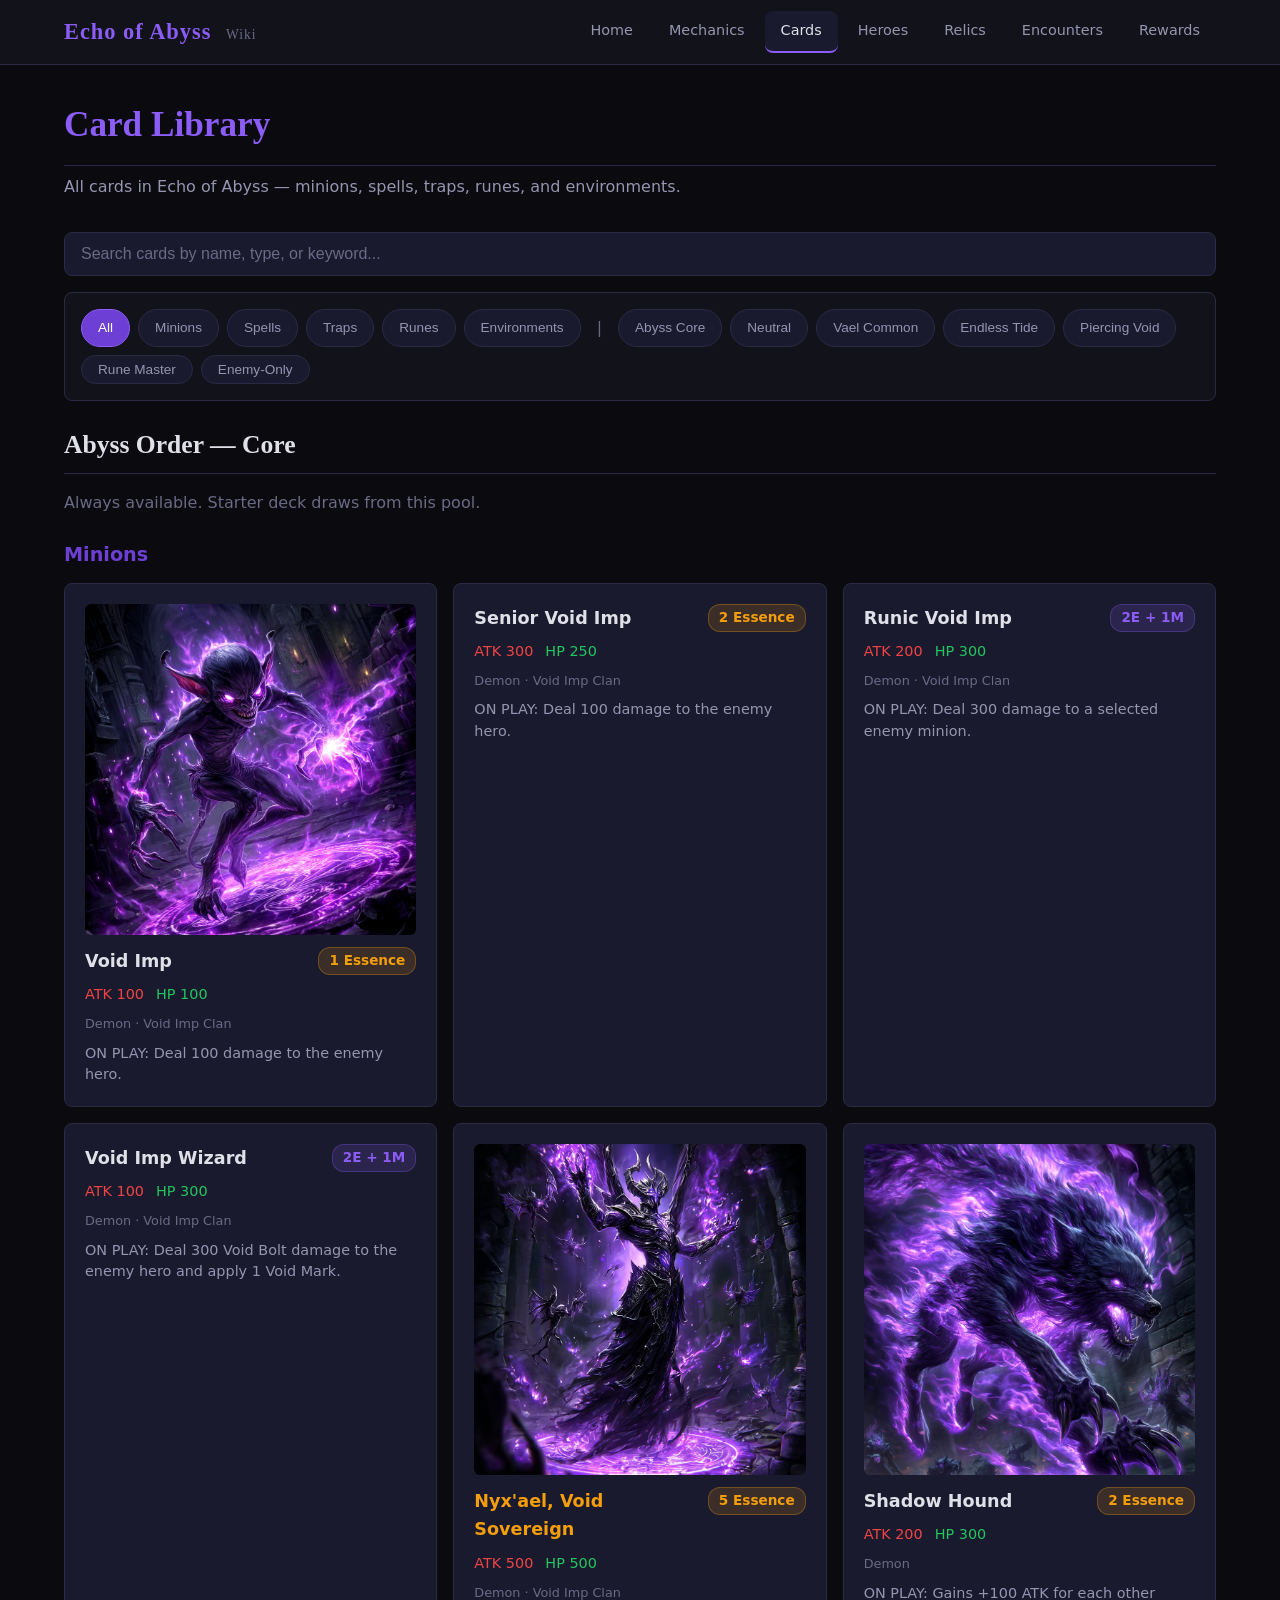
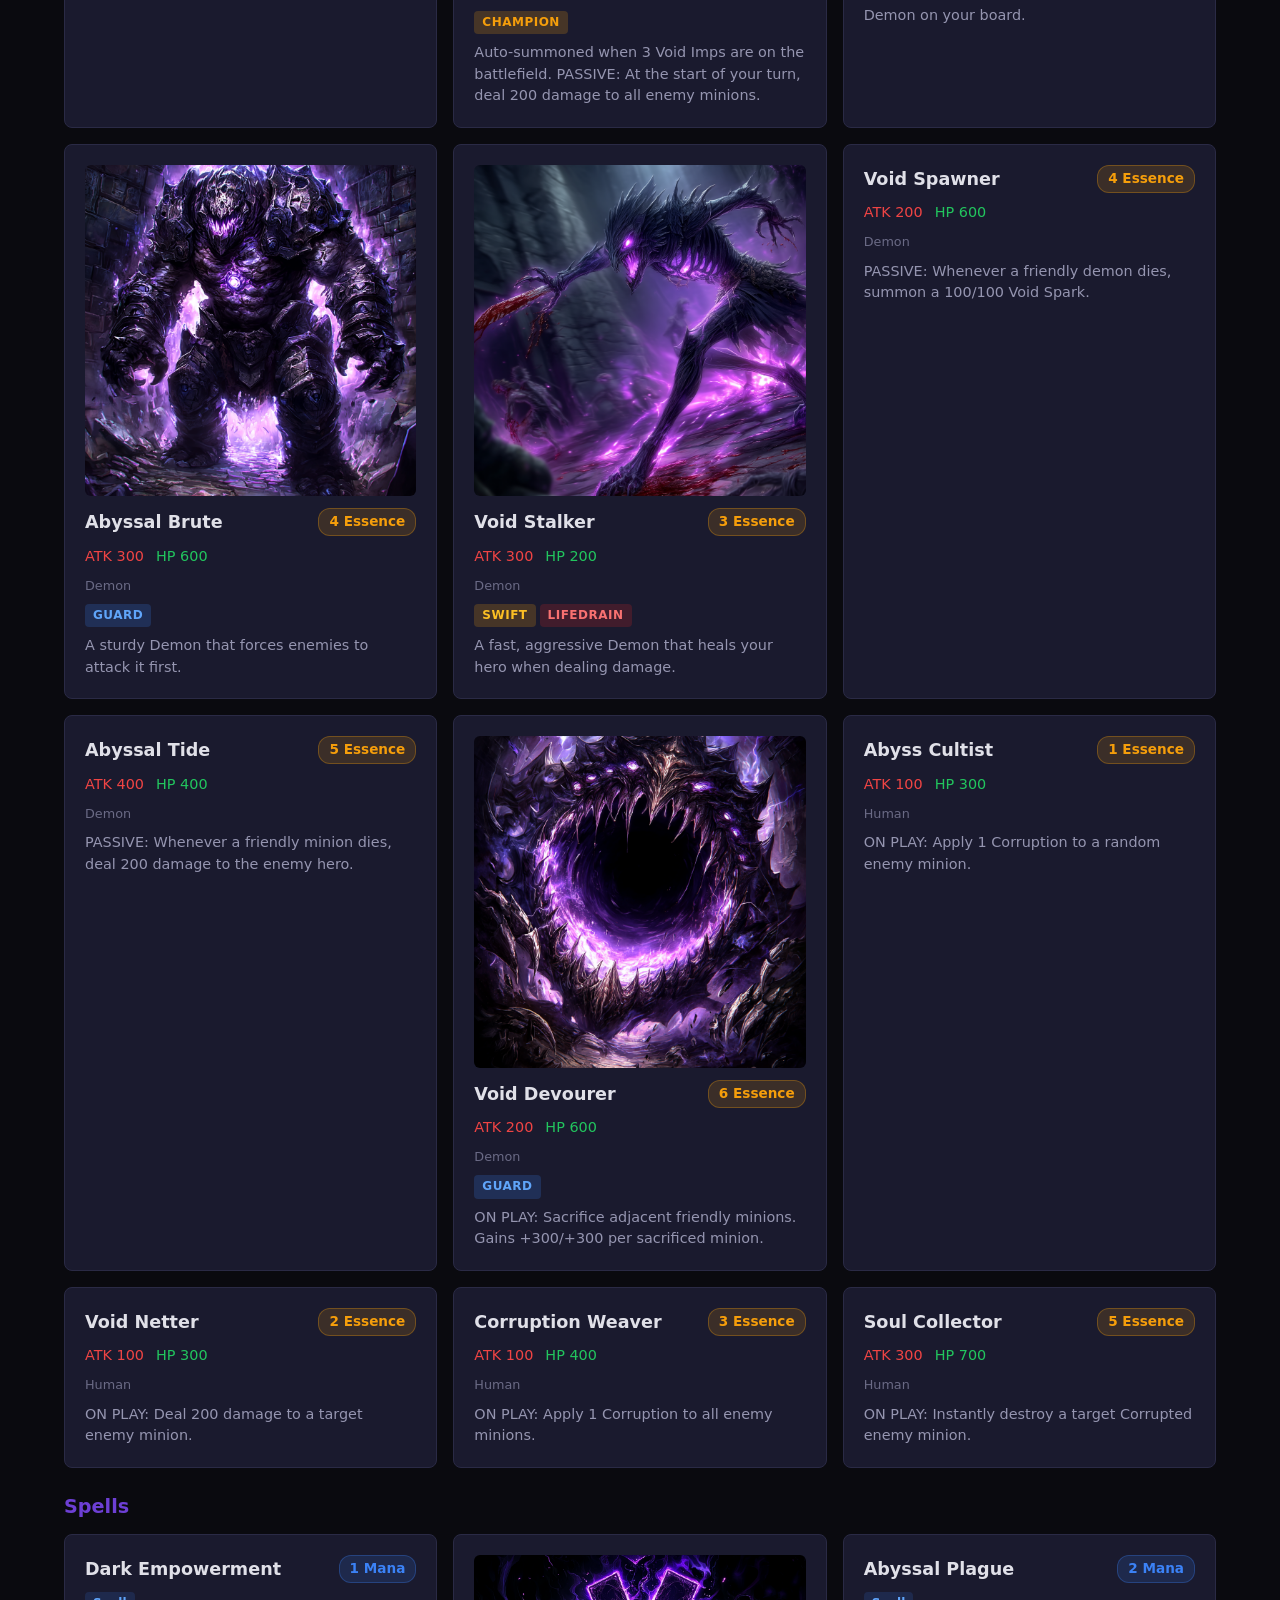
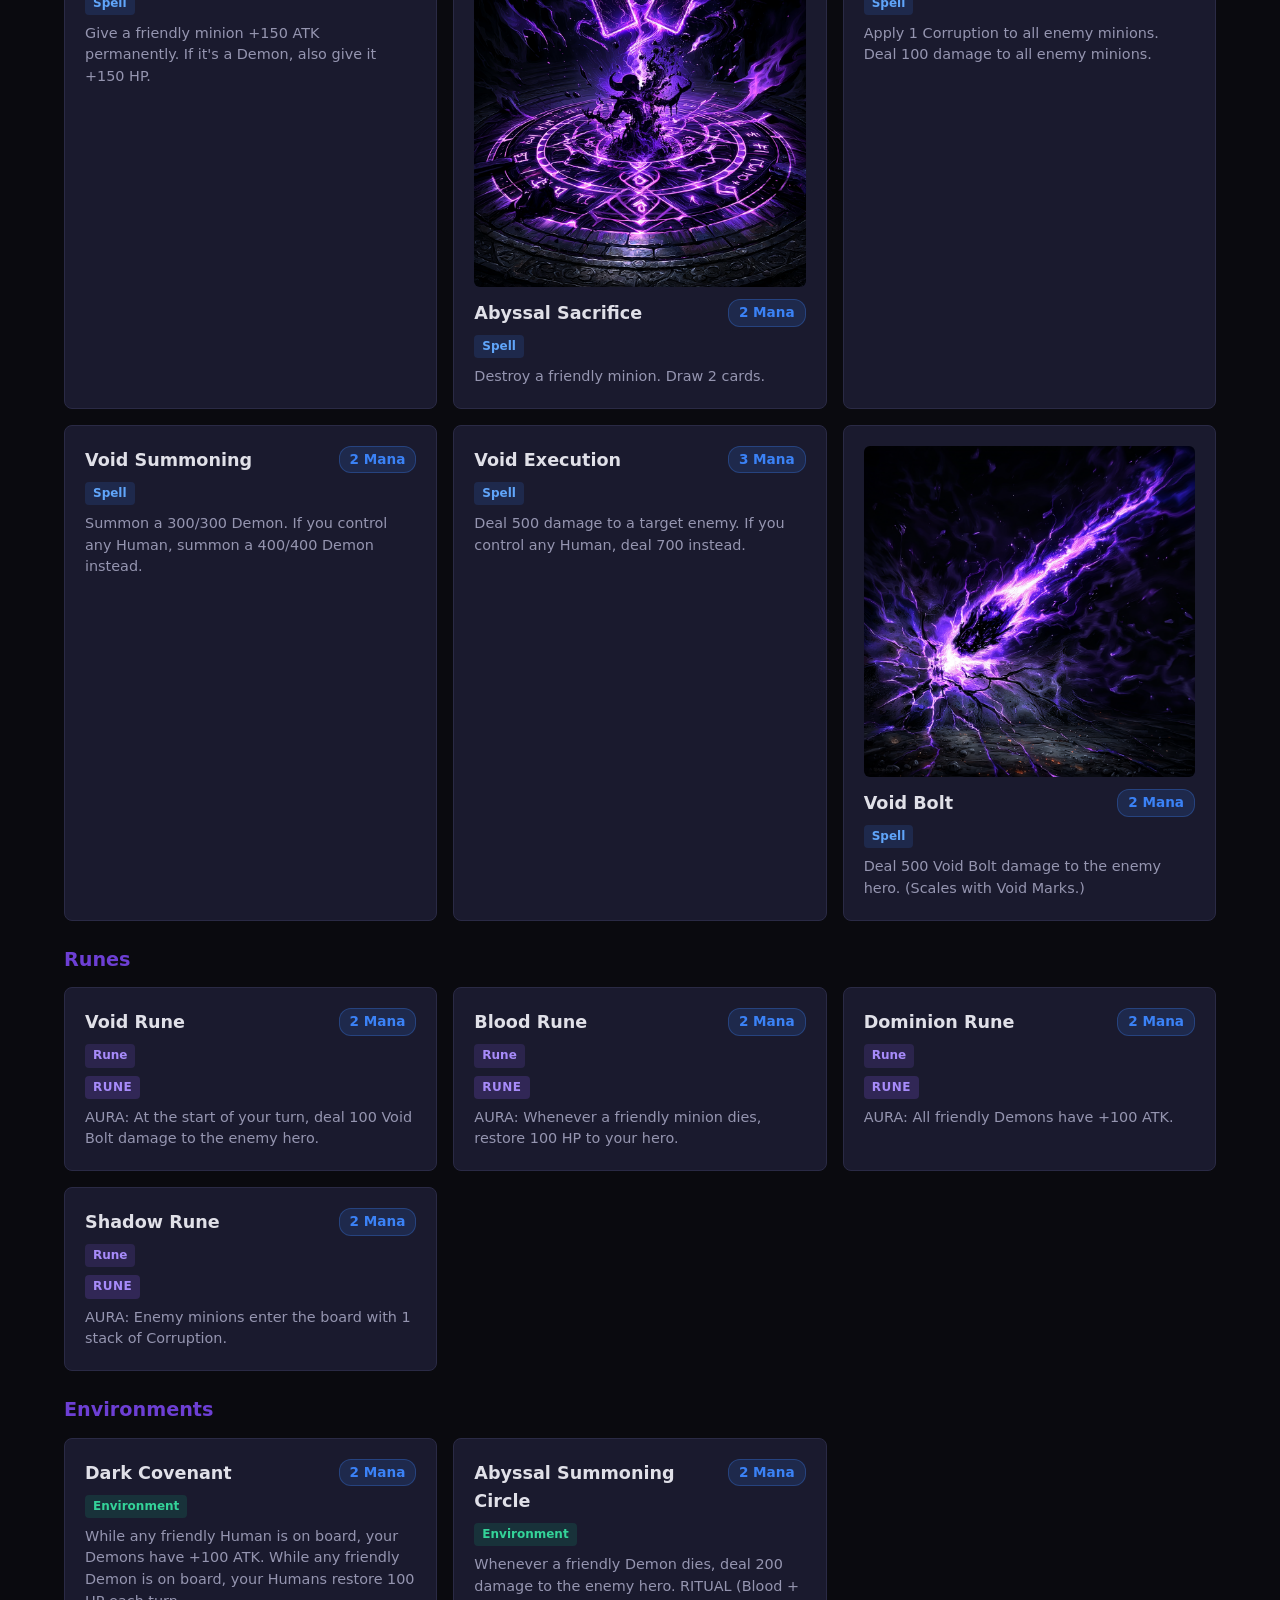
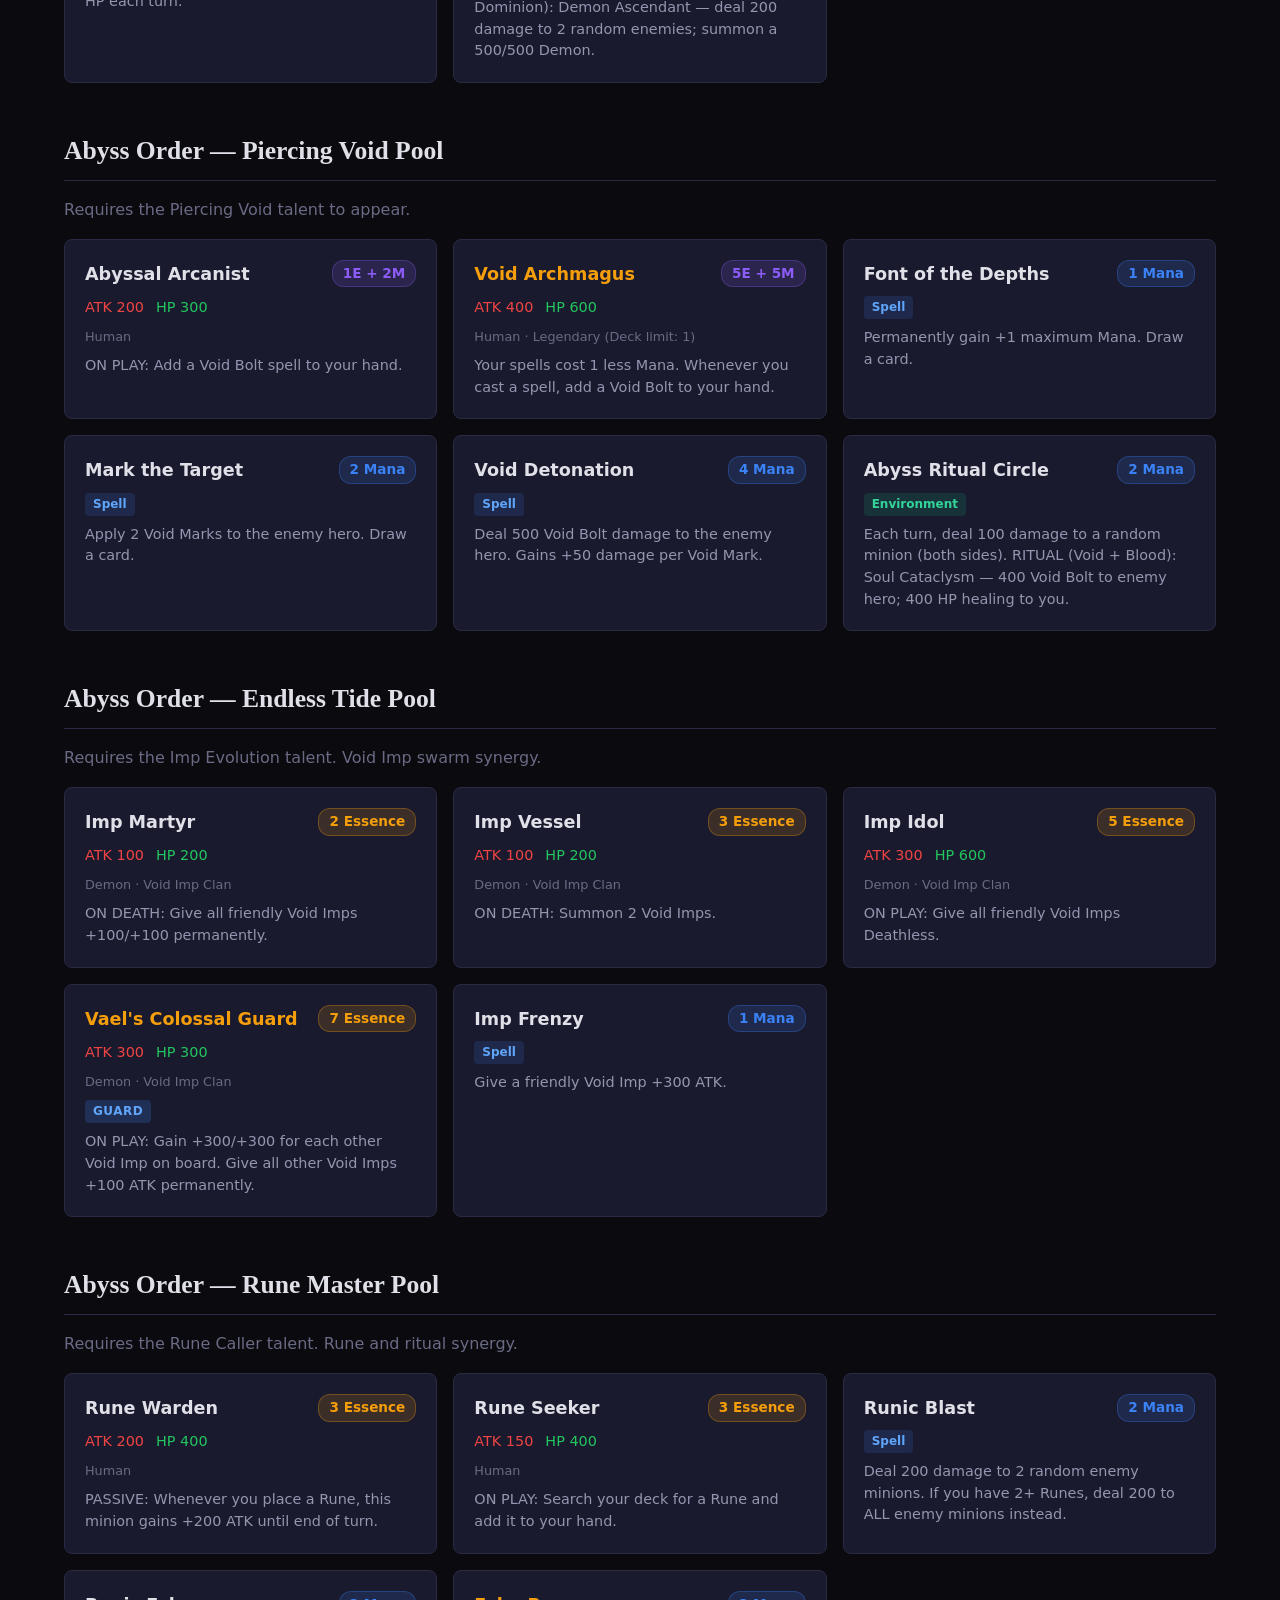
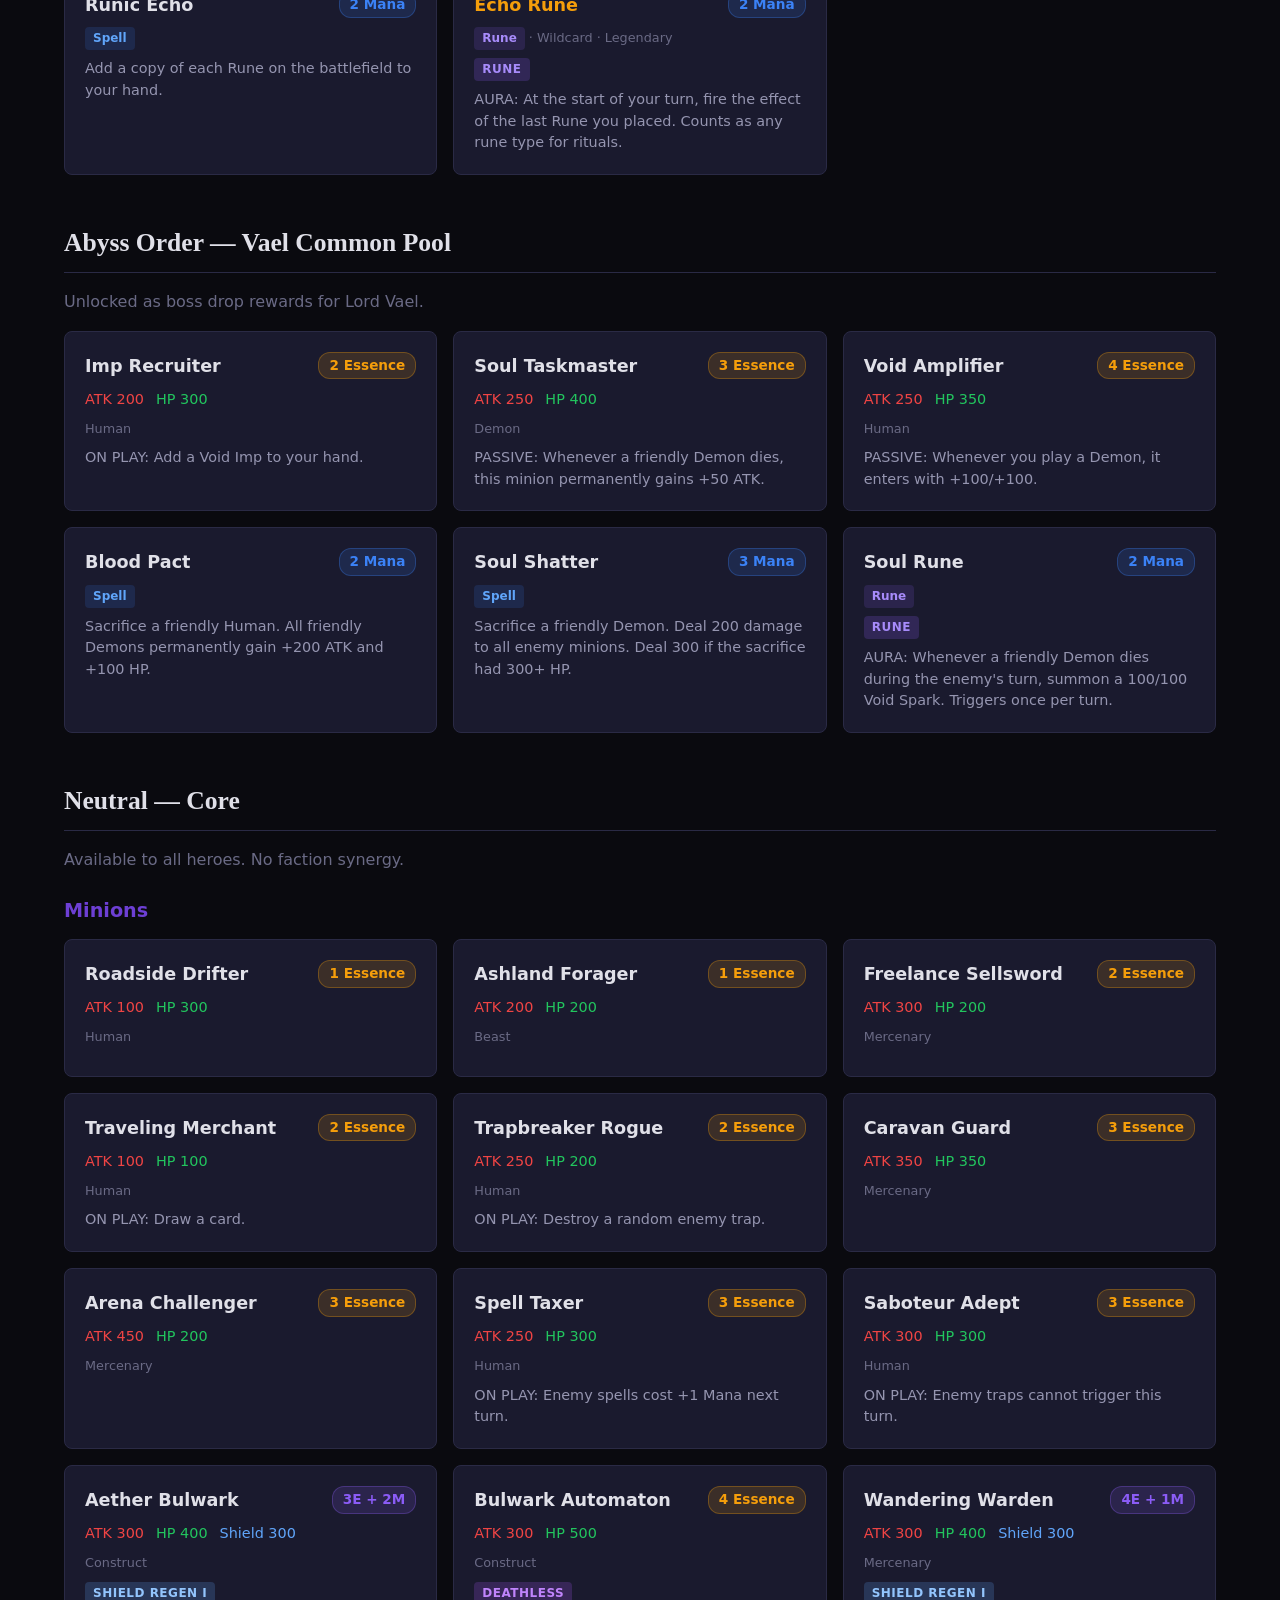
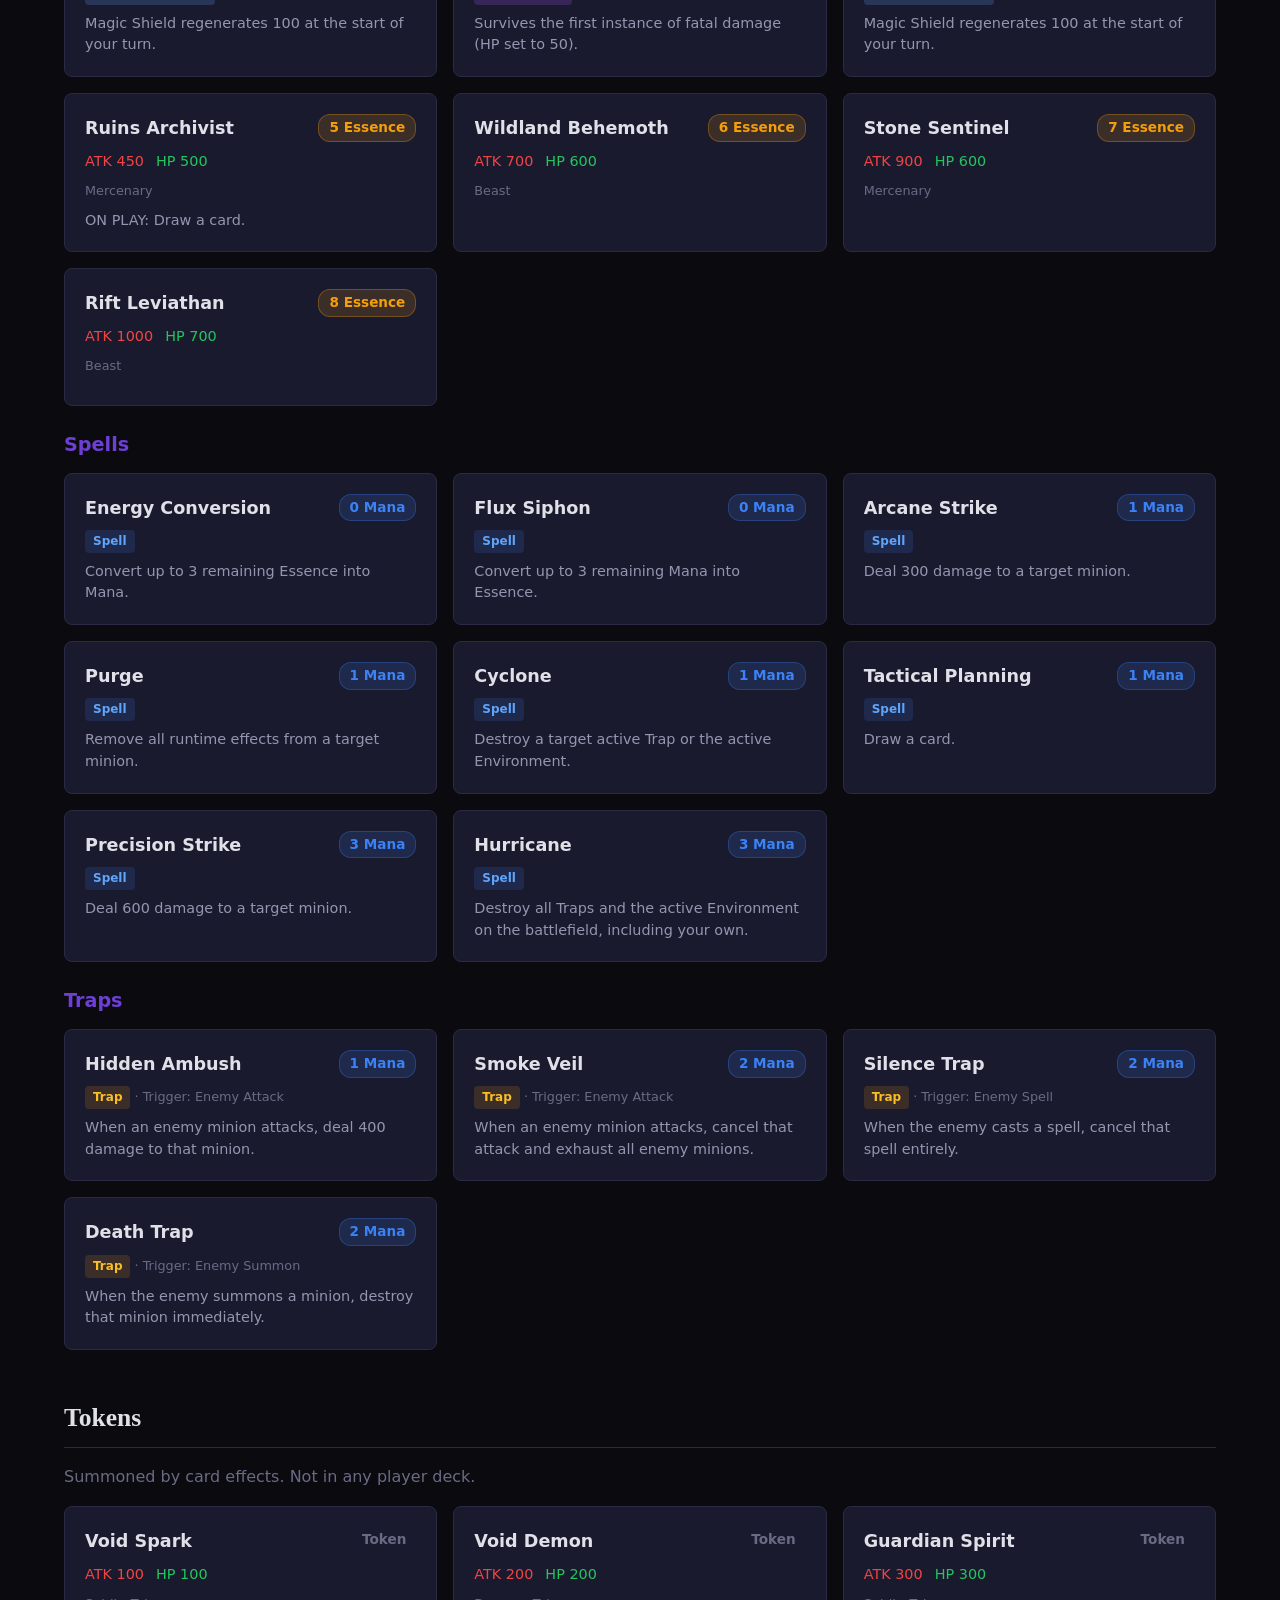
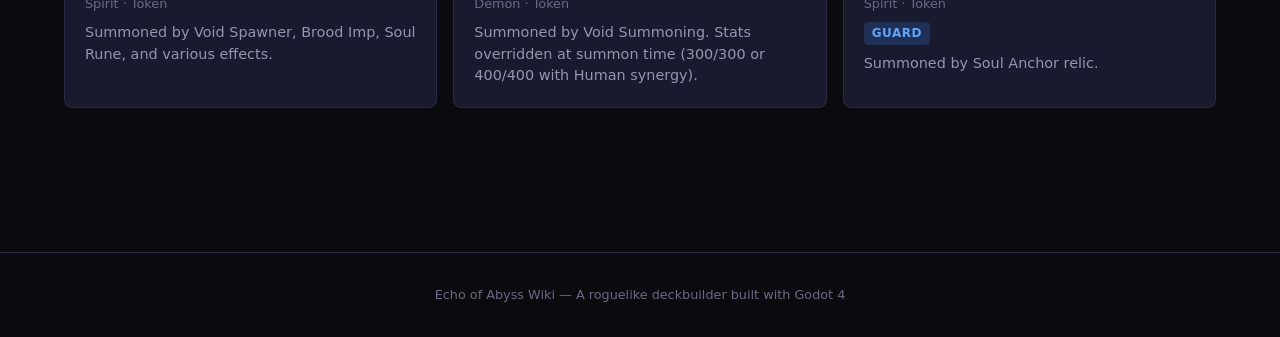
==== cards.html @ c1b44957 "Add Rewards & Shop page with card pools, act gating, void shards, shop services - Card pool system: " ====
<!DOCTYPE html>
<html lang="en">
<head>
  <meta charset="UTF-8">
  <meta name="viewport" content="width=device-width, initial-scale=1.0">
  <title>Card Library - Echo of Abyss Wiki</title>
  <link rel="stylesheet" href="style.css">
</head>
<body>

<header class="site-header">
  <div class="header-inner">
    <a href="index.html" class="site-logo">Echo of Abyss <span>Wiki</span></a>
    <button class="nav-toggle" onclick="document.querySelector('nav').classList.toggle('open')">&#9776;</button>
    <nav>
      <a href="index.html">Home</a>
      <a href="mechanics.html">Mechanics</a>
      <a href="cards.html" class="active">Cards</a>
      <a href="heroes.html">Heroes</a>
      <a href="relics.html">Relics</a>
      <a href="encounters.html">Encounters</a>
      <a href="rewards.html">Rewards</a>
    </nav>
  </div>
</header>

<div class="container">
  <h1 class="page-title">Card Library</h1>
  <p class="page-subtitle">All cards in Echo of Abyss &mdash; minions, spells, traps, runes, and environments.</p>

  <input type="text" class="search-box" id="cardSearch" placeholder="Search cards by name, type, or keyword...">

  <div class="filter-bar">
    <button class="filter-btn active" data-filter="all">All</button>
    <button class="filter-btn" data-filter="minion">Minions</button>
    <button class="filter-btn" data-filter="spell">Spells</button>
    <button class="filter-btn" data-filter="trap">Traps</button>
    <button class="filter-btn" data-filter="rune">Runes</button>
    <button class="filter-btn" data-filter="environment">Environments</button>
    <span style="color:var(--text-muted);padding:6px 8px">|</span>
    <button class="filter-btn" data-pool="abyss_core">Abyss Core</button>
    <button class="filter-btn" data-pool="neutral_core">Neutral</button>
    <button class="filter-btn" data-pool="vael_common">Vael Common</button>
    <button class="filter-btn" data-pool="vael_endless_tide">Endless Tide</button>
    <button class="filter-btn" data-pool="vael_piercing_void">Piercing Void</button>
    <button class="filter-btn" data-pool="vael_rune_master">Rune Master</button>
    <button class="filter-btn" data-pool="enemy">Enemy-Only</button>
  </div>

  <!-- ======================= ABYSS ORDER CORE ======================= -->
  <div class="section">
    <h2 class="section-title">Abyss Order &mdash; Core</h2>
    <p style="color:var(--text-muted);margin-bottom:16px">Always available. Starter deck draws from this pool.</p>

    <h3 class="section-subtitle">Minions</h3>
    <div class="card-grid">

      <div class="card" data-type="minion" data-pool="abyss_core" data-search="void imp demon 1">
        <div class="card-art"><img src="assets/art/minions/void_imp.png" alt="Void Imp" loading="lazy"></div>
        <div class="card-header">
          <span class="card-name">Void Imp</span>
          <span class="card-cost cost-essence">1 Essence</span>
        </div>
        <div class="card-stats">
          <span class="stat stat-atk">ATK 100</span>
          <span class="stat stat-hp">HP 100</span>
        </div>
        <div class="card-type">Demon &middot; Void Imp Clan</div>
        <div class="card-desc">ON PLAY: Deal 100 damage to the enemy hero.</div>
      </div>

      <div class="card" data-type="minion" data-pool="abyss_core" data-search="senior void imp demon 2">
        <div class="card-header">
          <span class="card-name">Senior Void Imp</span>
          <span class="card-cost cost-essence">2 Essence</span>
        </div>
        <div class="card-stats">
          <span class="stat stat-atk">ATK 300</span>
          <span class="stat stat-hp">HP 250</span>
        </div>
        <div class="card-type">Demon &middot; Void Imp Clan</div>
        <div class="card-desc">ON PLAY: Deal 100 damage to the enemy hero.</div>
      </div>

      <div class="card" data-type="minion" data-pool="abyss_core" data-search="runic void imp demon 2 1">
        <div class="card-header">
          <span class="card-name">Runic Void Imp</span>
          <span class="card-cost cost-dual">2E + 1M</span>
        </div>
        <div class="card-stats">
          <span class="stat stat-atk">ATK 200</span>
          <span class="stat stat-hp">HP 300</span>
        </div>
        <div class="card-type">Demon &middot; Void Imp Clan</div>
        <div class="card-desc">ON PLAY: Deal 300 damage to a selected enemy minion.</div>
      </div>

      <div class="card" data-type="minion" data-pool="abyss_core" data-search="void imp wizard demon 2 1">
        <div class="card-header">
          <span class="card-name">Void Imp Wizard</span>
          <span class="card-cost cost-dual">2E + 1M</span>
        </div>
        <div class="card-stats">
          <span class="stat stat-atk">ATK 100</span>
          <span class="stat stat-hp">HP 300</span>
        </div>
        <div class="card-type">Demon &middot; Void Imp Clan</div>
        <div class="card-desc">ON PLAY: Deal 300 Void Bolt damage to the enemy hero and apply 1 Void Mark.</div>
      </div>

      <div class="card" data-type="minion" data-pool="abyss_core" data-search="nyx'ael void sovereign champion demon 5">
        <div class="card-art"><img src="assets/art/minions/nyx_ael.png" alt="Nyx'ael, Void Sovereign" loading="lazy"></div>
        <div class="card-header">
          <span class="card-name champion">Nyx'ael, Void Sovereign</span>
          <span class="card-cost cost-essence">5 Essence</span>
        </div>
        <div class="card-stats">
          <span class="stat stat-atk">ATK 500</span>
          <span class="stat stat-hp">HP 500</span>
        </div>
        <div class="card-type">Demon &middot; Void Imp Clan</div>
        <div class="card-keywords">
          <span class="keyword-tag kw-champion">Champion</span>
        </div>
        <div class="card-desc">Auto-summoned when 3 Void Imps are on the battlefield. PASSIVE: At the start of your turn, deal 200 damage to all enemy minions.</div>
      </div>

      <div class="card" data-type="minion" data-pool="abyss_core" data-search="shadow hound demon 2">
        <div class="card-art"><img src="assets/art/minions/shadow_hound.png" alt="Shadow Hound" loading="lazy"></div>
        <div class="card-header">
          <span class="card-name">Shadow Hound</span>
          <span class="card-cost cost-essence">2 Essence</span>
        </div>
        <div class="card-stats">
          <span class="stat stat-atk">ATK 200</span>
          <span class="stat stat-hp">HP 300</span>
        </div>
        <div class="card-type">Demon</div>
        <div class="card-desc">ON PLAY: Gains +100 ATK for each other Demon on your board.</div>
      </div>

      <div class="card" data-type="minion" data-pool="abyss_core" data-search="abyssal brute demon guard 4">
        <div class="card-art"><img src="assets/art/minions/abyssal_brute.png" alt="Abyssal Brute" loading="lazy"></div>
        <div class="card-header">
          <span class="card-name">Abyssal Brute</span>
          <span class="card-cost cost-essence">4 Essence</span>
        </div>
        <div class="card-stats">
          <span class="stat stat-atk">ATK 300</span>
          <span class="stat stat-hp">HP 600</span>
        </div>
        <div class="card-type">Demon</div>
        <div class="card-keywords">
          <span class="keyword-tag kw-guard">Guard</span>
        </div>
        <div class="card-desc">A sturdy Demon that forces enemies to attack it first.</div>
      </div>

      <div class="card" data-type="minion" data-pool="abyss_core" data-search="void stalker demon swift lifedrain 3">
        <div class="card-art"><img src="assets/art/minions/void_stalker.png" alt="Void Stalker" loading="lazy"></div>
        <div class="card-header">
          <span class="card-name">Void Stalker</span>
          <span class="card-cost cost-essence">3 Essence</span>
        </div>
        <div class="card-stats">
          <span class="stat stat-atk">ATK 300</span>
          <span class="stat stat-hp">HP 200</span>
        </div>
        <div class="card-type">Demon</div>
        <div class="card-keywords">
          <span class="keyword-tag kw-swift">Swift</span>
          <span class="keyword-tag kw-lifedrain">Lifedrain</span>
        </div>
        <div class="card-desc">A fast, aggressive Demon that heals your hero when dealing damage.</div>
      </div>

      <div class="card" data-type="minion" data-pool="abyss_core" data-search="void spawner demon 4">
        <div class="card-header">
          <span class="card-name">Void Spawner</span>
          <span class="card-cost cost-essence">4 Essence</span>
        </div>
        <div class="card-stats">
          <span class="stat stat-atk">ATK 200</span>
          <span class="stat stat-hp">HP 600</span>
        </div>
        <div class="card-type">Demon</div>
        <div class="card-desc">PASSIVE: Whenever a friendly demon dies, summon a 100/100 Void Spark.</div>
      </div>

      <div class="card" data-type="minion" data-pool="abyss_core" data-search="abyssal tide demon 5">
        <div class="card-header">
          <span class="card-name">Abyssal Tide</span>
          <span class="card-cost cost-essence">5 Essence</span>
        </div>
        <div class="card-stats">
          <span class="stat stat-atk">ATK 400</span>
          <span class="stat stat-hp">HP 400</span>
        </div>
        <div class="card-type">Demon</div>
        <div class="card-desc">PASSIVE: Whenever a friendly minion dies, deal 200 damage to the enemy hero.</div>
      </div>

      <div class="card" data-type="minion" data-pool="abyss_core" data-search="void devourer demon guard 6">
        <div class="card-art"><img src="assets/art/minions/void_devourer.png" alt="Void Devourer" loading="lazy"></div>
        <div class="card-header">
          <span class="card-name">Void Devourer</span>
          <span class="card-cost cost-essence">6 Essence</span>
        </div>
        <div class="card-stats">
          <span class="stat stat-atk">ATK 200</span>
          <span class="stat stat-hp">HP 600</span>
        </div>
        <div class="card-type">Demon</div>
        <div class="card-keywords">
          <span class="keyword-tag kw-guard">Guard</span>
        </div>
        <div class="card-desc">ON PLAY: Sacrifice adjacent friendly minions. Gains +300/+300 per sacrificed minion.</div>
      </div>

      <div class="card" data-type="minion" data-pool="abyss_core" data-search="abyss cultist human corruption 1">
        <div class="card-header">
          <span class="card-name">Abyss Cultist</span>
          <span class="card-cost cost-essence">1 Essence</span>
        </div>
        <div class="card-stats">
          <span class="stat stat-atk">ATK 100</span>
          <span class="stat stat-hp">HP 300</span>
        </div>
        <div class="card-type">Human</div>
        <div class="card-desc">ON PLAY: Apply 1 Corruption to a random enemy minion.</div>
      </div>

      <div class="card" data-type="minion" data-pool="abyss_core" data-search="void netter human 2">
        <div class="card-header">
          <span class="card-name">Void Netter</span>
          <span class="card-cost cost-essence">2 Essence</span>
        </div>
        <div class="card-stats">
          <span class="stat stat-atk">ATK 100</span>
          <span class="stat stat-hp">HP 300</span>
        </div>
        <div class="card-type">Human</div>
        <div class="card-desc">ON PLAY: Deal 200 damage to a target enemy minion.</div>
      </div>

      <div class="card" data-type="minion" data-pool="abyss_core" data-search="corruption weaver human corruption 3">
        <div class="card-header">
          <span class="card-name">Corruption Weaver</span>
          <span class="card-cost cost-essence">3 Essence</span>
        </div>
        <div class="card-stats">
          <span class="stat stat-atk">ATK 100</span>
          <span class="stat stat-hp">HP 400</span>
        </div>
        <div class="card-type">Human</div>
        <div class="card-desc">ON PLAY: Apply 1 Corruption to all enemy minions.</div>
      </div>

      <div class="card" data-type="minion" data-pool="abyss_core" data-search="soul collector human 5">
        <div class="card-header">
          <span class="card-name">Soul Collector</span>
          <span class="card-cost cost-essence">5 Essence</span>
        </div>
        <div class="card-stats">
          <span class="stat stat-atk">ATK 300</span>
          <span class="stat stat-hp">HP 700</span>
        </div>
        <div class="card-type">Human</div>
        <div class="card-desc">ON PLAY: Instantly destroy a target Corrupted enemy minion.</div>
      </div>

    </div>

    <h3 class="section-subtitle">Spells</h3>
    <div class="card-grid">

      <div class="card" data-type="spell" data-pool="abyss_core" data-search="dark empowerment buff 1">
        <div class="card-header">
          <span class="card-name">Dark Empowerment</span>
          <span class="card-cost cost-mana">1 Mana</span>
        </div>
        <div class="card-type"><span class="badge badge-spell">Spell</span></div>
        <div class="card-desc">Give a friendly minion +150 ATK permanently. If it's a Demon, also give it +150 HP.</div>
      </div>

      <div class="card" data-type="spell" data-pool="abyss_core" data-search="abyssal sacrifice draw 2">
        <div class="card-art"><img src="assets/art/spells/abyssal_sacrifice.png" alt="Abyssal Sacrifice" loading="lazy"></div>
        <div class="card-header">
          <span class="card-name">Abyssal Sacrifice</span>
          <span class="card-cost cost-mana">2 Mana</span>
        </div>
        <div class="card-type"><span class="badge badge-spell">Spell</span></div>
        <div class="card-desc">Destroy a friendly minion. Draw 2 cards.</div>
      </div>

      <div class="card" data-type="spell" data-pool="abyss_core" data-search="abyssal plague corruption aoe 2">
        <div class="card-header">
          <span class="card-name">Abyssal Plague</span>
          <span class="card-cost cost-mana">2 Mana</span>
        </div>
        <div class="card-type"><span class="badge badge-spell">Spell</span></div>
        <div class="card-desc">Apply 1 Corruption to all enemy minions. Deal 100 damage to all enemy minions.</div>
      </div>

      <div class="card" data-type="spell" data-pool="abyss_core" data-search="void summoning summon demon 2">
        <div class="card-header">
          <span class="card-name">Void Summoning</span>
          <span class="card-cost cost-mana">2 Mana</span>
        </div>
        <div class="card-type"><span class="badge badge-spell">Spell</span></div>
        <div class="card-desc">Summon a 300/300 Demon. If you control any Human, summon a 400/400 Demon instead.</div>
      </div>

      <div class="card" data-type="spell" data-pool="abyss_core" data-search="void execution damage 3">
        <div class="card-header">
          <span class="card-name">Void Execution</span>
          <span class="card-cost cost-mana">3 Mana</span>
        </div>
        <div class="card-type"><span class="badge badge-spell">Spell</span></div>
        <div class="card-desc">Deal 500 damage to a target enemy. If you control any Human, deal 700 instead.</div>
      </div>

      <div class="card" data-type="spell" data-pool="abyss_core" data-search="void bolt damage hero 2">
        <div class="card-art"><img src="assets/art/spells/void_bolt.png" alt="Void Bolt" loading="lazy"></div>
        <div class="card-header">
          <span class="card-name">Void Bolt</span>
          <span class="card-cost cost-mana">2 Mana</span>
        </div>
        <div class="card-type"><span class="badge badge-spell">Spell</span></div>
        <div class="card-desc">Deal 500 Void Bolt damage to the enemy hero. (Scales with Void Marks.)</div>
      </div>

    </div>

    <h3 class="section-subtitle">Runes</h3>
    <div class="card-grid">

      <div class="card" data-type="rune" data-pool="abyss_core" data-search="void rune aura 2">
        <div class="card-header">
          <span class="card-name">Void Rune</span>
          <span class="card-cost cost-mana">2 Mana</span>
        </div>
        <div class="card-type"><span class="badge badge-rune">Rune</span></div>
        <div class="card-keywords"><span class="keyword-tag kw-rune">Rune</span></div>
        <div class="card-desc">AURA: At the start of your turn, deal 100 Void Bolt damage to the enemy hero.</div>
      </div>

      <div class="card" data-type="rune" data-pool="abyss_core" data-search="blood rune aura heal 2">
        <div class="card-header">
          <span class="card-name">Blood Rune</span>
          <span class="card-cost cost-mana">2 Mana</span>
        </div>
        <div class="card-type"><span class="badge badge-rune">Rune</span></div>
        <div class="card-keywords"><span class="keyword-tag kw-rune">Rune</span></div>
        <div class="card-desc">AURA: Whenever a friendly minion dies, restore 100 HP to your hero.</div>
      </div>

      <div class="card" data-type="rune" data-pool="abyss_core" data-search="dominion rune aura demon buff 2">
        <div class="card-header">
          <span class="card-name">Dominion Rune</span>
          <span class="card-cost cost-mana">2 Mana</span>
        </div>
        <div class="card-type"><span class="badge badge-rune">Rune</span></div>
        <div class="card-keywords"><span class="keyword-tag kw-rune">Rune</span></div>
        <div class="card-desc">AURA: All friendly Demons have +100 ATK.</div>
      </div>

      <div class="card" data-type="rune" data-pool="abyss_core" data-search="shadow rune aura corruption 2">
        <div class="card-header">
          <span class="card-name">Shadow Rune</span>
          <span class="card-cost cost-mana">2 Mana</span>
        </div>
        <div class="card-type"><span class="badge badge-rune">Rune</span></div>
        <div class="card-keywords"><span class="keyword-tag kw-rune">Rune</span></div>
        <div class="card-desc">AURA: Enemy minions enter the board with 1 stack of Corruption.</div>
      </div>

    </div>

    <h3 class="section-subtitle">Environments</h3>
    <div class="card-grid">

      <div class="card" data-type="environment" data-pool="abyss_core" data-search="dark covenant human demon synergy 2">
        <div class="card-header">
          <span class="card-name">Dark Covenant</span>
          <span class="card-cost cost-mana">2 Mana</span>
        </div>
        <div class="card-type"><span class="badge badge-environment">Environment</span></div>
        <div class="card-desc">While any friendly Human is on board, your Demons have +100 ATK. While any friendly Demon is on board, your Humans restore 100 HP each turn.</div>
      </div>

      <div class="card" data-type="environment" data-pool="abyss_core" data-search="abyssal summoning circle ritual 2">
        <div class="card-header">
          <span class="card-name">Abyssal Summoning Circle</span>
          <span class="card-cost cost-mana">2 Mana</span>
        </div>
        <div class="card-type"><span class="badge badge-environment">Environment</span></div>
        <div class="card-desc">Whenever a friendly Demon dies, deal 200 damage to the enemy hero. RITUAL (Blood + Dominion): Demon Ascendant &mdash; deal 200 damage to 2 random enemies; summon a 500/500 Demon.</div>
      </div>

    </div>
  </div>

  <!-- ======================= PIERCING VOID ======================= -->
  <div class="section">
    <h2 class="section-title">Abyss Order &mdash; Piercing Void Pool</h2>
    <p style="color:var(--text-muted);margin-bottom:16px">Requires the Piercing Void talent to appear.</p>

    <div class="card-grid">

      <div class="card" data-type="minion" data-pool="vael_piercing_void" data-search="abyssal arcanist human void bolt 1 2">
        <div class="card-header">
          <span class="card-name">Abyssal Arcanist</span>
          <span class="card-cost cost-dual">1E + 2M</span>
        </div>
        <div class="card-stats">
          <span class="stat stat-atk">ATK 200</span>
          <span class="stat stat-hp">HP 300</span>
        </div>
        <div class="card-type">Human</div>
        <div class="card-desc">ON PLAY: Add a Void Bolt spell to your hand.</div>
      </div>

      <div class="card" data-type="minion" data-pool="vael_piercing_void" data-search="void archmagus human legendary 5 5">
        <div class="card-header">
          <span class="card-name legendary">Void Archmagus</span>
          <span class="card-cost cost-dual">5E + 5M</span>
        </div>
        <div class="card-stats">
          <span class="stat stat-atk">ATK 400</span>
          <span class="stat stat-hp">HP 600</span>
        </div>
        <div class="card-type">Human &middot; Legendary (Deck limit: 1)</div>
        <div class="card-desc">Your spells cost 1 less Mana. Whenever you cast a spell, add a Void Bolt to your hand.</div>
      </div>

      <div class="card" data-type="spell" data-pool="vael_piercing_void" data-search="font of the depths mana grow draw 1">
        <div class="card-header">
          <span class="card-name">Font of the Depths</span>
          <span class="card-cost cost-mana">1 Mana</span>
        </div>
        <div class="card-type"><span class="badge badge-spell">Spell</span></div>
        <div class="card-desc">Permanently gain +1 maximum Mana. Draw a card.</div>
      </div>

      <div class="card" data-type="spell" data-pool="vael_piercing_void" data-search="mark the target void mark 2">
        <div class="card-header">
          <span class="card-name">Mark the Target</span>
          <span class="card-cost cost-mana">2 Mana</span>
        </div>
        <div class="card-type"><span class="badge badge-spell">Spell</span></div>
        <div class="card-desc">Apply 2 Void Marks to the enemy hero. Draw a card.</div>
      </div>

      <div class="card" data-type="spell" data-pool="vael_piercing_void" data-search="void detonation damage 4">
        <div class="card-header">
          <span class="card-name">Void Detonation</span>
          <span class="card-cost cost-mana">4 Mana</span>
        </div>
        <div class="card-type"><span class="badge badge-spell">Spell</span></div>
        <div class="card-desc">Deal 500 Void Bolt damage to the enemy hero. Gains +50 damage per Void Mark.</div>
      </div>

      <div class="card" data-type="environment" data-pool="vael_piercing_void" data-search="abyss ritual circle 2">
        <div class="card-header">
          <span class="card-name">Abyss Ritual Circle</span>
          <span class="card-cost cost-mana">2 Mana</span>
        </div>
        <div class="card-type"><span class="badge badge-environment">Environment</span></div>
        <div class="card-desc">Each turn, deal 100 damage to a random minion (both sides). RITUAL (Void + Blood): Soul Cataclysm &mdash; 400 Void Bolt to enemy hero; 400 HP healing to you.</div>
      </div>

    </div>
  </div>

  <!-- ======================= ENDLESS TIDE ======================= -->
  <div class="section">
    <h2 class="section-title">Abyss Order &mdash; Endless Tide Pool</h2>
    <p style="color:var(--text-muted);margin-bottom:16px">Requires the Imp Evolution talent. Void Imp swarm synergy.</p>

    <div class="card-grid">

      <div class="card" data-type="minion" data-pool="vael_endless_tide" data-search="imp martyr demon void imp death 2">
        <div class="card-header">
          <span class="card-name">Imp Martyr</span>
          <span class="card-cost cost-essence">2 Essence</span>
        </div>
        <div class="card-stats">
          <span class="stat stat-atk">ATK 100</span>
          <span class="stat stat-hp">HP 200</span>
        </div>
        <div class="card-type">Demon &middot; Void Imp Clan</div>
        <div class="card-desc">ON DEATH: Give all friendly Void Imps +100/+100 permanently.</div>
      </div>

      <div class="card" data-type="minion" data-pool="vael_endless_tide" data-search="imp vessel demon void imp summon 3">
        <div class="card-header">
          <span class="card-name">Imp Vessel</span>
          <span class="card-cost cost-essence">3 Essence</span>
        </div>
        <div class="card-stats">
          <span class="stat stat-atk">ATK 100</span>
          <span class="stat stat-hp">HP 200</span>
        </div>
        <div class="card-type">Demon &middot; Void Imp Clan</div>
        <div class="card-desc">ON DEATH: Summon 2 Void Imps.</div>
      </div>

      <div class="card" data-type="minion" data-pool="vael_endless_tide" data-search="imp idol demon deathless 5">
        <div class="card-header">
          <span class="card-name">Imp Idol</span>
          <span class="card-cost cost-essence">5 Essence</span>
        </div>
        <div class="card-stats">
          <span class="stat stat-atk">ATK 300</span>
          <span class="stat stat-hp">HP 600</span>
        </div>
        <div class="card-type">Demon &middot; Void Imp Clan</div>
        <div class="card-desc">ON PLAY: Give all friendly Void Imps Deathless.</div>
      </div>

      <div class="card" data-type="minion" data-pool="vael_endless_tide" data-search="vael's colossal guard demon guard 7">
        <div class="card-header">
          <span class="card-name champion">Vael's Colossal Guard</span>
          <span class="card-cost cost-essence">7 Essence</span>
        </div>
        <div class="card-stats">
          <span class="stat stat-atk">ATK 300</span>
          <span class="stat stat-hp">HP 300</span>
        </div>
        <div class="card-type">Demon &middot; Void Imp Clan</div>
        <div class="card-keywords">
          <span class="keyword-tag kw-guard">Guard</span>
        </div>
        <div class="card-desc">ON PLAY: Gain +300/+300 for each other Void Imp on board. Give all other Void Imps +100 ATK permanently.</div>
      </div>

      <div class="card" data-type="spell" data-pool="vael_endless_tide" data-search="imp frenzy buff 1">
        <div class="card-header">
          <span class="card-name">Imp Frenzy</span>
          <span class="card-cost cost-mana">1 Mana</span>
        </div>
        <div class="card-type"><span class="badge badge-spell">Spell</span></div>
        <div class="card-desc">Give a friendly Void Imp +300 ATK.</div>
      </div>

    </div>
  </div>

  <!-- ======================= RUNE MASTER ======================= -->
  <div class="section">
    <h2 class="section-title">Abyss Order &mdash; Rune Master Pool</h2>
    <p style="color:var(--text-muted);margin-bottom:16px">Requires the Rune Caller talent. Rune and ritual synergy.</p>

    <div class="card-grid">

      <div class="card" data-type="minion" data-pool="vael_rune_master" data-search="rune warden human 3">
        <div class="card-header">
          <span class="card-name">Rune Warden</span>
          <span class="card-cost cost-essence">3 Essence</span>
        </div>
        <div class="card-stats">
          <span class="stat stat-atk">ATK 200</span>
          <span class="stat stat-hp">HP 400</span>
        </div>
        <div class="card-type">Human</div>
        <div class="card-desc">PASSIVE: Whenever you place a Rune, this minion gains +200 ATK until end of turn.</div>
      </div>

      <div class="card" data-type="minion" data-pool="vael_rune_master" data-search="rune seeker human 3">
        <div class="card-header">
          <span class="card-name">Rune Seeker</span>
          <span class="card-cost cost-essence">3 Essence</span>
        </div>
        <div class="card-stats">
          <span class="stat stat-atk">ATK 150</span>
          <span class="stat stat-hp">HP 400</span>
        </div>
        <div class="card-type">Human</div>
        <div class="card-desc">ON PLAY: Search your deck for a Rune and add it to your hand.</div>
      </div>

      <div class="card" data-type="spell" data-pool="vael_rune_master" data-search="runic blast damage aoe 2">
        <div class="card-header">
          <span class="card-name">Runic Blast</span>
          <span class="card-cost cost-mana">2 Mana</span>
        </div>
        <div class="card-type"><span class="badge badge-spell">Spell</span></div>
        <div class="card-desc">Deal 200 damage to 2 random enemy minions. If you have 2+ Runes, deal 200 to ALL enemy minions instead.</div>
      </div>

      <div class="card" data-type="spell" data-pool="vael_rune_master" data-search="runic echo copy 2">
        <div class="card-header">
          <span class="card-name">Runic Echo</span>
          <span class="card-cost cost-mana">2 Mana</span>
        </div>
        <div class="card-type"><span class="badge badge-spell">Spell</span></div>
        <div class="card-desc">Add a copy of each Rune on the battlefield to your hand.</div>
      </div>

      <div class="card" data-type="rune" data-pool="vael_rune_master" data-search="echo rune wildcard legendary 2">
        <div class="card-header">
          <span class="card-name legendary">Echo Rune</span>
          <span class="card-cost cost-mana">2 Mana</span>
        </div>
        <div class="card-type"><span class="badge badge-rune">Rune</span> &middot; Wildcard &middot; Legendary</div>
        <div class="card-keywords"><span class="keyword-tag kw-rune">Rune</span></div>
        <div class="card-desc">AURA: At the start of your turn, fire the effect of the last Rune you placed. Counts as any rune type for rituals.</div>
      </div>

    </div>
  </div>

  <!-- ======================= VAEL COMMON ======================= -->
  <div class="section">
    <h2 class="section-title">Abyss Order &mdash; Vael Common Pool</h2>
    <p style="color:var(--text-muted);margin-bottom:16px">Unlocked as boss drop rewards for Lord Vael.</p>

    <div class="card-grid">

      <div class="card" data-type="minion" data-pool="vael_common" data-search="imp recruiter human void imp 2">
        <div class="card-header">
          <span class="card-name">Imp Recruiter</span>
          <span class="card-cost cost-essence">2 Essence</span>
        </div>
        <div class="card-stats">
          <span class="stat stat-atk">ATK 200</span>
          <span class="stat stat-hp">HP 300</span>
        </div>
        <div class="card-type">Human</div>
        <div class="card-desc">ON PLAY: Add a Void Imp to your hand.</div>
      </div>

      <div class="card" data-type="minion" data-pool="vael_common" data-search="soul taskmaster demon 3">
        <div class="card-header">
          <span class="card-name">Soul Taskmaster</span>
          <span class="card-cost cost-essence">3 Essence</span>
        </div>
        <div class="card-stats">
          <span class="stat stat-atk">ATK 250</span>
          <span class="stat stat-hp">HP 400</span>
        </div>
        <div class="card-type">Demon</div>
        <div class="card-desc">PASSIVE: Whenever a friendly Demon dies, this minion permanently gains +50 ATK.</div>
      </div>

      <div class="card" data-type="minion" data-pool="vael_common" data-search="void amplifier human demon buff 4">
        <div class="card-header">
          <span class="card-name">Void Amplifier</span>
          <span class="card-cost cost-essence">4 Essence</span>
        </div>
        <div class="card-stats">
          <span class="stat stat-atk">ATK 250</span>
          <span class="stat stat-hp">HP 350</span>
        </div>
        <div class="card-type">Human</div>
        <div class="card-desc">PASSIVE: Whenever you play a Demon, it enters with +100/+100.</div>
      </div>

      <div class="card" data-type="spell" data-pool="vael_common" data-search="blood pact sacrifice demon buff 2">
        <div class="card-header">
          <span class="card-name">Blood Pact</span>
          <span class="card-cost cost-mana">2 Mana</span>
        </div>
        <div class="card-type"><span class="badge badge-spell">Spell</span></div>
        <div class="card-desc">Sacrifice a friendly Human. All friendly Demons permanently gain +200 ATK and +100 HP.</div>
      </div>

      <div class="card" data-type="spell" data-pool="vael_common" data-search="soul shatter sacrifice aoe 3">
        <div class="card-header">
          <span class="card-name">Soul Shatter</span>
          <span class="card-cost cost-mana">3 Mana</span>
        </div>
        <div class="card-type"><span class="badge badge-spell">Spell</span></div>
        <div class="card-desc">Sacrifice a friendly Demon. Deal 200 damage to all enemy minions. Deal 300 if the sacrifice had 300+ HP.</div>
      </div>

      <div class="card" data-type="rune" data-pool="vael_common" data-search="soul rune demon death summon 2">
        <div class="card-header">
          <span class="card-name">Soul Rune</span>
          <span class="card-cost cost-mana">2 Mana</span>
        </div>
        <div class="card-type"><span class="badge badge-rune">Rune</span></div>
        <div class="card-keywords"><span class="keyword-tag kw-rune">Rune</span></div>
        <div class="card-desc">AURA: Whenever a friendly Demon dies during the enemy's turn, summon a 100/100 Void Spark. Triggers once per turn.</div>
      </div>

    </div>
  </div>

  <!-- ======================= NEUTRAL ======================= -->
  <div class="section">
    <h2 class="section-title">Neutral &mdash; Core</h2>
    <p style="color:var(--text-muted);margin-bottom:16px">Available to all heroes. No faction synergy.</p>

    <h3 class="section-subtitle">Minions</h3>
    <div class="card-grid">

      <div class="card" data-type="minion" data-pool="neutral_core" data-search="roadside drifter human 1">
        <div class="card-header">
          <span class="card-name">Roadside Drifter</span>
          <span class="card-cost cost-essence">1 Essence</span>
        </div>
        <div class="card-stats"><span class="stat stat-atk">ATK 100</span><span class="stat stat-hp">HP 300</span></div>
        <div class="card-type">Human</div>
      </div>

      <div class="card" data-type="minion" data-pool="neutral_core" data-search="ashland forager beast 1">
        <div class="card-header">
          <span class="card-name">Ashland Forager</span>
          <span class="card-cost cost-essence">1 Essence</span>
        </div>
        <div class="card-stats"><span class="stat stat-atk">ATK 200</span><span class="stat stat-hp">HP 200</span></div>
        <div class="card-type">Beast</div>
      </div>

      <div class="card" data-type="minion" data-pool="neutral_core" data-search="freelance sellsword mercenary 2">
        <div class="card-header">
          <span class="card-name">Freelance Sellsword</span>
          <span class="card-cost cost-essence">2 Essence</span>
        </div>
        <div class="card-stats"><span class="stat stat-atk">ATK 300</span><span class="stat stat-hp">HP 200</span></div>
        <div class="card-type">Mercenary</div>
      </div>

      <div class="card" data-type="minion" data-pool="neutral_core" data-search="traveling merchant human draw 2">
        <div class="card-header">
          <span class="card-name">Traveling Merchant</span>
          <span class="card-cost cost-essence">2 Essence</span>
        </div>
        <div class="card-stats"><span class="stat stat-atk">ATK 100</span><span class="stat stat-hp">HP 100</span></div>
        <div class="card-type">Human</div>
        <div class="card-desc">ON PLAY: Draw a card.</div>
      </div>

      <div class="card" data-type="minion" data-pool="neutral_core" data-search="trapbreaker rogue human 2">
        <div class="card-header">
          <span class="card-name">Trapbreaker Rogue</span>
          <span class="card-cost cost-essence">2 Essence</span>
        </div>
        <div class="card-stats"><span class="stat stat-atk">ATK 250</span><span class="stat stat-hp">HP 200</span></div>
        <div class="card-type">Human</div>
        <div class="card-desc">ON PLAY: Destroy a random enemy trap.</div>
      </div>

      <div class="card" data-type="minion" data-pool="neutral_core" data-search="caravan guard mercenary 3">
        <div class="card-header">
          <span class="card-name">Caravan Guard</span>
          <span class="card-cost cost-essence">3 Essence</span>
        </div>
        <div class="card-stats"><span class="stat stat-atk">ATK 350</span><span class="stat stat-hp">HP 350</span></div>
        <div class="card-type">Mercenary</div>
      </div>

      <div class="card" data-type="minion" data-pool="neutral_core" data-search="arena challenger mercenary 3">
        <div class="card-header">
          <span class="card-name">Arena Challenger</span>
          <span class="card-cost cost-essence">3 Essence</span>
        </div>
        <div class="card-stats"><span class="stat stat-atk">ATK 450</span><span class="stat stat-hp">HP 200</span></div>
        <div class="card-type">Mercenary</div>
      </div>

      <div class="card" data-type="minion" data-pool="neutral_core" data-search="spell taxer human 3">
        <div class="card-header">
          <span class="card-name">Spell Taxer</span>
          <span class="card-cost cost-essence">3 Essence</span>
        </div>
        <div class="card-stats"><span class="stat stat-atk">ATK 250</span><span class="stat stat-hp">HP 300</span></div>
        <div class="card-type">Human</div>
        <div class="card-desc">ON PLAY: Enemy spells cost +1 Mana next turn.</div>
      </div>

      <div class="card" data-type="minion" data-pool="neutral_core" data-search="saboteur adept human 3">
        <div class="card-header">
          <span class="card-name">Saboteur Adept</span>
          <span class="card-cost cost-essence">3 Essence</span>
        </div>
        <div class="card-stats"><span class="stat stat-atk">ATK 300</span><span class="stat stat-hp">HP 300</span></div>
        <div class="card-type">Human</div>
        <div class="card-desc">ON PLAY: Enemy traps cannot trigger this turn.</div>
      </div>

      <div class="card" data-type="minion" data-pool="neutral_core" data-search="aether bulwark construct shield 3 2">
        <div class="card-header">
          <span class="card-name">Aether Bulwark</span>
          <span class="card-cost cost-dual">3E + 2M</span>
        </div>
        <div class="card-stats"><span class="stat stat-atk">ATK 300</span><span class="stat stat-hp">HP 400</span><span class="stat stat-shield">Shield 300</span></div>
        <div class="card-type">Construct</div>
        <div class="card-keywords"><span class="keyword-tag kw-shield">Shield Regen I</span></div>
        <div class="card-desc">Magic Shield regenerates 100 at the start of your turn.</div>
      </div>

      <div class="card" data-type="minion" data-pool="neutral_core" data-search="bulwark automaton construct deathless 4">
        <div class="card-header">
          <span class="card-name">Bulwark Automaton</span>
          <span class="card-cost cost-essence">4 Essence</span>
        </div>
        <div class="card-stats"><span class="stat stat-atk">ATK 300</span><span class="stat stat-hp">HP 500</span></div>
        <div class="card-type">Construct</div>
        <div class="card-keywords"><span class="keyword-tag kw-deathless">Deathless</span></div>
        <div class="card-desc">Survives the first instance of fatal damage (HP set to 50).</div>
      </div>

      <div class="card" data-type="minion" data-pool="neutral_core" data-search="wandering warden mercenary shield 4 1">
        <div class="card-header">
          <span class="card-name">Wandering Warden</span>
          <span class="card-cost cost-dual">4E + 1M</span>
        </div>
        <div class="card-stats"><span class="stat stat-atk">ATK 300</span><span class="stat stat-hp">HP 400</span><span class="stat stat-shield">Shield 300</span></div>
        <div class="card-type">Mercenary</div>
        <div class="card-keywords"><span class="keyword-tag kw-shield">Shield Regen I</span></div>
        <div class="card-desc">Magic Shield regenerates 100 at the start of your turn.</div>
      </div>

      <div class="card" data-type="minion" data-pool="neutral_core" data-search="ruins archivist mercenary draw 5">
        <div class="card-header">
          <span class="card-name">Ruins Archivist</span>
          <span class="card-cost cost-essence">5 Essence</span>
        </div>
        <div class="card-stats"><span class="stat stat-atk">ATK 450</span><span class="stat stat-hp">HP 500</span></div>
        <div class="card-type">Mercenary</div>
        <div class="card-desc">ON PLAY: Draw a card.</div>
      </div>

      <div class="card" data-type="minion" data-pool="neutral_core" data-search="wildland behemoth beast 6">
        <div class="card-header">
          <span class="card-name">Wildland Behemoth</span>
          <span class="card-cost cost-essence">6 Essence</span>
        </div>
        <div class="card-stats"><span class="stat stat-atk">ATK 700</span><span class="stat stat-hp">HP 600</span></div>
        <div class="card-type">Beast</div>
      </div>

      <div class="card" data-type="minion" data-pool="neutral_core" data-search="stone sentinel mercenary 7">
        <div class="card-header">
          <span class="card-name">Stone Sentinel</span>
          <span class="card-cost cost-essence">7 Essence</span>
        </div>
        <div class="card-stats"><span class="stat stat-atk">ATK 900</span><span class="stat stat-hp">HP 600</span></div>
        <div class="card-type">Mercenary</div>
      </div>

      <div class="card" data-type="minion" data-pool="neutral_core" data-search="rift leviathan beast 8">
        <div class="card-header">
          <span class="card-name">Rift Leviathan</span>
          <span class="card-cost cost-essence">8 Essence</span>
        </div>
        <div class="card-stats"><span class="stat stat-atk">ATK 1000</span><span class="stat stat-hp">HP 700</span></div>
        <div class="card-type">Beast</div>
      </div>

    </div>

    <h3 class="section-subtitle">Spells</h3>
    <div class="card-grid">

      <div class="card" data-type="spell" data-pool="neutral_core" data-search="energy conversion resource 0">
        <div class="card-header">
          <span class="card-name">Energy Conversion</span>
          <span class="card-cost cost-mana">0 Mana</span>
        </div>
        <div class="card-type"><span class="badge badge-spell">Spell</span></div>
        <div class="card-desc">Convert up to 3 remaining Essence into Mana.</div>
      </div>

      <div class="card" data-type="spell" data-pool="neutral_core" data-search="flux siphon resource 0">
        <div class="card-header">
          <span class="card-name">Flux Siphon</span>
          <span class="card-cost cost-mana">0 Mana</span>
        </div>
        <div class="card-type"><span class="badge badge-spell">Spell</span></div>
        <div class="card-desc">Convert up to 3 remaining Mana into Essence.</div>
      </div>

      <div class="card" data-type="spell" data-pool="neutral_core" data-search="arcane strike damage 1">
        <div class="card-header">
          <span class="card-name">Arcane Strike</span>
          <span class="card-cost cost-mana">1 Mana</span>
        </div>
        <div class="card-type"><span class="badge badge-spell">Spell</span></div>
        <div class="card-desc">Deal 300 damage to a target minion.</div>
      </div>

      <div class="card" data-type="spell" data-pool="neutral_core" data-search="purge remove buffs debuffs 1">
        <div class="card-header">
          <span class="card-name">Purge</span>
          <span class="card-cost cost-mana">1 Mana</span>
        </div>
        <div class="card-type"><span class="badge badge-spell">Spell</span></div>
        <div class="card-desc">Remove all runtime effects from a target minion.</div>
      </div>

      <div class="card" data-type="spell" data-pool="neutral_core" data-search="cyclone destroy trap environment 1">
        <div class="card-header">
          <span class="card-name">Cyclone</span>
          <span class="card-cost cost-mana">1 Mana</span>
        </div>
        <div class="card-type"><span class="badge badge-spell">Spell</span></div>
        <div class="card-desc">Destroy a target active Trap or the active Environment.</div>
      </div>

      <div class="card" data-type="spell" data-pool="neutral_core" data-search="tactical planning draw 1">
        <div class="card-header">
          <span class="card-name">Tactical Planning</span>
          <span class="card-cost cost-mana">1 Mana</span>
        </div>
        <div class="card-type"><span class="badge badge-spell">Spell</span></div>
        <div class="card-desc">Draw a card.</div>
      </div>

      <div class="card" data-type="spell" data-pool="neutral_core" data-search="precision strike damage 3">
        <div class="card-header">
          <span class="card-name">Precision Strike</span>
          <span class="card-cost cost-mana">3 Mana</span>
        </div>
        <div class="card-type"><span class="badge badge-spell">Spell</span></div>
        <div class="card-desc">Deal 600 damage to a target minion.</div>
      </div>

      <div class="card" data-type="spell" data-pool="neutral_core" data-search="hurricane destroy all traps environment 3">
        <div class="card-header">
          <span class="card-name">Hurricane</span>
          <span class="card-cost cost-mana">3 Mana</span>
        </div>
        <div class="card-type"><span class="badge badge-spell">Spell</span></div>
        <div class="card-desc">Destroy all Traps and the active Environment on the battlefield, including your own.</div>
      </div>

    </div>

    <h3 class="section-subtitle">Traps</h3>
    <div class="card-grid">

      <div class="card" data-type="trap" data-pool="neutral_core" data-search="hidden ambush damage attack 1">
        <div class="card-header">
          <span class="card-name">Hidden Ambush</span>
          <span class="card-cost cost-mana">1 Mana</span>
        </div>
        <div class="card-type"><span class="badge badge-trap">Trap</span> &middot; Trigger: Enemy Attack</div>
        <div class="card-desc">When an enemy minion attacks, deal 400 damage to that minion.</div>
      </div>

      <div class="card" data-type="trap" data-pool="neutral_core" data-search="smoke veil cancel exhaust attack 2">
        <div class="card-header">
          <span class="card-name">Smoke Veil</span>
          <span class="card-cost cost-mana">2 Mana</span>
        </div>
        <div class="card-type"><span class="badge badge-trap">Trap</span> &middot; Trigger: Enemy Attack</div>
        <div class="card-desc">When an enemy minion attacks, cancel that attack and exhaust all enemy minions.</div>
      </div>

      <div class="card" data-type="trap" data-pool="neutral_core" data-search="silence trap cancel spell 2">
        <div class="card-header">
          <span class="card-name">Silence Trap</span>
          <span class="card-cost cost-mana">2 Mana</span>
        </div>
        <div class="card-type"><span class="badge badge-trap">Trap</span> &middot; Trigger: Enemy Spell</div>
        <div class="card-desc">When the enemy casts a spell, cancel that spell entirely.</div>
      </div>

      <div class="card" data-type="trap" data-pool="neutral_core" data-search="death trap destroy summon 2">
        <div class="card-header">
          <span class="card-name">Death Trap</span>
          <span class="card-cost cost-mana">2 Mana</span>
        </div>
        <div class="card-type"><span class="badge badge-trap">Trap</span> &middot; Trigger: Enemy Summon</div>
        <div class="card-desc">When the enemy summons a minion, destroy that minion immediately.</div>
      </div>

    </div>
  </div>

  <!-- ======================= TOKENS ======================= -->
  <div class="section">
    <h2 class="section-title">Tokens</h2>
    <p style="color:var(--text-muted);margin-bottom:16px">Summoned by card effects. Not in any player deck.</p>

    <div class="card-grid">
      <div class="card" data-type="minion" data-pool="token" data-search="void spark spirit token 0">
        <div class="card-header">
          <span class="card-name">Void Spark</span>
          <span class="card-cost" style="color:var(--text-muted)">Token</span>
        </div>
        <div class="card-stats"><span class="stat stat-atk">ATK 100</span><span class="stat stat-hp">HP 100</span></div>
        <div class="card-type">Spirit &middot; Token</div>
        <div class="card-desc">Summoned by Void Spawner, Brood Imp, Soul Rune, and various effects.</div>
      </div>

      <div class="card" data-type="minion" data-pool="token" data-search="void demon demon token 0">
        <div class="card-header">
          <span class="card-name">Void Demon</span>
          <span class="card-cost" style="color:var(--text-muted)">Token</span>
        </div>
        <div class="card-stats"><span class="stat stat-atk">ATK 200</span><span class="stat stat-hp">HP 200</span></div>
        <div class="card-type">Demon &middot; Token</div>
        <div class="card-desc">Summoned by Void Summoning. Stats overridden at summon time (300/300 or 400/400 with Human synergy).</div>
      </div>

      <div class="card" data-type="minion" data-pool="token" data-search="guardian spirit guard token 0">
        <div class="card-header">
          <span class="card-name">Guardian Spirit</span>
          <span class="card-cost" style="color:var(--text-muted)">Token</span>
        </div>
        <div class="card-stats"><span class="stat stat-atk">ATK 300</span><span class="stat stat-hp">HP 300</span></div>
        <div class="card-type">Spirit &middot; Token</div>
        <div class="card-keywords"><span class="keyword-tag kw-guard">Guard</span></div>
        <div class="card-desc">Summoned by Soul Anchor relic.</div>
      </div>
    </div>
  </div>

</div>

<footer class="site-footer">
  Echo of Abyss Wiki &mdash; A roguelike deckbuilder built with Godot 4
</footer>

<script>
// Search
document.getElementById('cardSearch').addEventListener('input', function() {
  const q = this.value.toLowerCase();
  document.querySelectorAll('.card').forEach(c => {
    const text = (c.textContent + ' ' + (c.dataset.search || '')).toLowerCase();
    c.style.display = text.includes(q) ? '' : 'none';
  });
});

// Type filter
document.querySelectorAll('.filter-btn[data-filter]').forEach(btn => {
  btn.addEventListener('click', function() {
    document.querySelectorAll('.filter-btn[data-filter]').forEach(b => b.classList.remove('active'));
    this.classList.add('active');
    const f = this.dataset.filter;
    document.querySelectorAll('.card').forEach(c => {
      c.style.display = (f === 'all' || c.dataset.type === f) ? '' : 'none';
    });
  });
});

// Pool filter
document.querySelectorAll('.filter-btn[data-pool]').forEach(btn => {
  btn.addEventListener('click', function() {
    const isActive = this.classList.contains('active');
    document.querySelectorAll('.filter-btn[data-pool]').forEach(b => b.classList.remove('active'));
    if (isActive) {
      document.querySelectorAll('.card').forEach(c => c.style.display = '');
      document.querySelectorAll('.filter-btn[data-filter]').forEach(b => b.classList.remove('active'));
      document.querySelector('.filter-btn[data-filter="all"]').classList.add('active');
    } else {
      this.classList.add('active');
      const p = this.dataset.pool;
      document.querySelectorAll('.card').forEach(c => {
        if (p === 'enemy') {
          c.style.display = ['feral_imp_clan','abyss_cultist_clan','void_rift'].includes(c.dataset.pool) ? '' : 'none';
        } else {
          c.style.display = c.dataset.pool === p ? '' : 'none';
        }
      });
    }
  });
});
</script>

</body>
</html>
---- style.css ----
/* ============================================
   Echo of Abyss Wiki — Dark Theme
   ============================================ */

:root {
  --bg-primary: #0a0a0f;
  --bg-secondary: #12121a;
  --bg-card: #1a1a2e;
  --bg-hover: #222240;
  --border: #2a2a45;
  --text-primary: #e0e0e8;
  --text-secondary: #9595b0;
  --text-muted: #6a6a85;
  --accent-void: #8b5cf6;
  --accent-void-dim: #6d3fd4;
  --accent-blood: #dc2626;
  --accent-gold: #f59e0b;
  --accent-blue: #3b82f6;
  --accent-green: #10b981;
  --accent-essence: #f59e0b;
  --accent-mana: #3b82f6;
  --accent-corruption: #a855f7;
  --font-body: 'Segoe UI', system-ui, -apple-system, sans-serif;
  --font-heading: 'Georgia', 'Times New Roman', serif;
  --max-width: 1200px;
  --radius: 8px;
}

* { margin: 0; padding: 0; box-sizing: border-box; }

body {
  background: var(--bg-primary);
  color: var(--text-primary);
  font-family: var(--font-body);
  font-size: 16px;
  line-height: 1.6;
  min-height: 100vh;
}

a { color: var(--accent-void); text-decoration: none; transition: color 0.2s; }
a:hover { color: #a78bfa; }

/* ---------- Header / Nav ---------- */
.site-header {
  background: var(--bg-secondary);
  border-bottom: 1px solid var(--border);
  position: sticky;
  top: 0;
  z-index: 100;
}
.header-inner {
  max-width: var(--max-width);
  margin: 0 auto;
  padding: 0 24px;
  display: flex;
  align-items: center;
  justify-content: space-between;
  height: 64px;
}
.site-logo {
  font-family: var(--font-heading);
  font-size: 1.4rem;
  color: var(--accent-void);
  font-weight: bold;
  letter-spacing: 1px;
}
.site-logo span { color: var(--text-muted); font-weight: normal; font-size: 0.85rem; margin-left: 8px; }
nav { display: flex; gap: 4px; }
nav a {
  padding: 8px 16px;
  border-radius: var(--radius);
  color: var(--text-secondary);
  font-size: 0.9rem;
  transition: all 0.2s;
}
nav a:hover, nav a.active {
  background: var(--bg-card);
  color: var(--text-primary);
}
nav a.active { border-bottom: 2px solid var(--accent-void); }

/* Mobile nav */
.nav-toggle { display: none; background: none; border: none; color: var(--text-primary); font-size: 1.5rem; cursor: pointer; }

@media (max-width: 768px) {
  .nav-toggle { display: block; }
  nav {
    display: none;
    position: absolute;
    top: 64px;
    left: 0;
    right: 0;
    background: var(--bg-secondary);
    border-bottom: 1px solid var(--border);
    flex-direction: column;
    padding: 8px;
  }
  nav.open { display: flex; }
  nav a { padding: 12px 16px; }
}

/* ---------- Layout ---------- */
.container {
  max-width: var(--max-width);
  margin: 0 auto;
  padding: 32px 24px;
}

/* ---------- Hero Banner ---------- */
.hero-banner {
  text-align: center;
  padding: 64px 24px;
  background: linear-gradient(180deg, var(--bg-secondary) 0%, var(--bg-primary) 100%);
  border-bottom: 1px solid var(--border);
}
.hero-banner h1 {
  font-family: var(--font-heading);
  font-size: 3rem;
  color: var(--accent-void);
  margin-bottom: 12px;
  text-shadow: 0 0 40px rgba(139, 92, 246, 0.3);
}
.hero-banner .subtitle {
  font-size: 1.2rem;
  color: var(--text-secondary);
  max-width: 600px;
  margin: 0 auto;
}

/* ---------- Page Title ---------- */
.page-title {
  font-family: var(--font-heading);
  font-size: 2.2rem;
  color: var(--accent-void);
  margin-bottom: 8px;
  padding-bottom: 12px;
  border-bottom: 1px solid var(--border);
}
.page-subtitle {
  color: var(--text-secondary);
  margin-bottom: 32px;
}

/* ---------- Section ---------- */
.section { margin-bottom: 48px; }
.section-title {
  font-family: var(--font-heading);
  font-size: 1.6rem;
  color: var(--text-primary);
  margin-bottom: 16px;
  padding-bottom: 8px;
  border-bottom: 1px solid var(--border);
}
.section-subtitle {
  font-size: 1.2rem;
  color: var(--accent-void-dim);
  margin-bottom: 12px;
  margin-top: 24px;
}

/* ---------- Card Grid ---------- */
.card-grid {
  display: grid;
  grid-template-columns: repeat(auto-fill, minmax(320px, 1fr));
  gap: 16px;
}

/* ---------- Card Component ---------- */
.card {
  background: var(--bg-card);
  border: 1px solid var(--border);
  border-radius: var(--radius);
  padding: 20px;
  transition: all 0.2s;
  display: flex;
  flex-direction: column;
}
.card-art {
  width: 100%;
  aspect-ratio: 1 / 1;
  border-radius: 6px;
  overflow: hidden;
  margin-bottom: 12px;
  background: var(--bg-primary);
}
.card-art img {
  width: 100%;
  height: 100%;
  object-fit: cover;
  display: block;
}
.card:hover {
  border-color: var(--accent-void-dim);
  background: var(--bg-hover);
  transform: translateY(-1px);
}
.card-header {
  display: flex;
  justify-content: space-between;
  align-items: flex-start;
  margin-bottom: 8px;
}
.card-name {
  font-size: 1.1rem;
  font-weight: 600;
  color: var(--text-primary);
}
.card-name.champion { color: var(--accent-gold); }
.card-name.legendary { color: var(--accent-gold); }
.card-cost {
  font-size: 0.85rem;
  font-weight: 600;
  padding: 2px 10px;
  border-radius: 12px;
  white-space: nowrap;
}
.cost-essence { background: rgba(245, 158, 11, 0.15); color: var(--accent-essence); border: 1px solid rgba(245, 158, 11, 0.3); }
.cost-mana { background: rgba(59, 130, 246, 0.15); color: var(--accent-mana); border: 1px solid rgba(59, 130, 246, 0.3); }
.cost-dual { background: rgba(139, 92, 246, 0.15); color: var(--accent-void); border: 1px solid rgba(139, 92, 246, 0.3); }

.card-stats {
  display: flex;
  gap: 12px;
  margin-bottom: 8px;
  font-size: 0.9rem;
}
.stat { display: flex; align-items: center; gap: 4px; }
.stat-atk { color: #ef4444; }
.stat-hp { color: #22c55e; }
.stat-shield { color: #60a5fa; }

.card-type {
  font-size: 0.8rem;
  color: var(--text-muted);
  margin-bottom: 8px;
}

.card-keywords {
  display: flex;
  flex-wrap: wrap;
  gap: 4px;
  margin-bottom: 8px;
}
.keyword-tag {
  font-size: 0.75rem;
  padding: 2px 8px;
  border-radius: 4px;
  font-weight: 600;
  text-transform: uppercase;
  letter-spacing: 0.5px;
}
.kw-guard { background: rgba(59, 130, 246, 0.2); color: #60a5fa; }
.kw-swift { background: rgba(245, 158, 11, 0.2); color: #fbbf24; }
.kw-lifedrain { background: rgba(220, 38, 38, 0.2); color: #f87171; }
.kw-champion { background: rgba(245, 158, 11, 0.2); color: #f59e0b; }
.kw-deathless { background: rgba(168, 85, 247, 0.2); color: #c084fc; }
.kw-shield { background: rgba(96, 165, 250, 0.2); color: #93c5fd; }
.kw-rune { background: rgba(139, 92, 246, 0.2); color: #a78bfa; }
.kw-corruption { background: rgba(168, 85, 247, 0.2); color: #c084fc; }

.card-desc {
  font-size: 0.9rem;
  color: var(--text-secondary);
  line-height: 1.5;
}

/* ---------- Tables ---------- */
.data-table {
  width: 100%;
  border-collapse: collapse;
  margin-bottom: 24px;
  font-size: 0.9rem;
}
.data-table th {
  text-align: left;
  padding: 12px 16px;
  background: var(--bg-card);
  color: var(--text-secondary);
  font-weight: 600;
  border-bottom: 2px solid var(--border);
  font-size: 0.8rem;
  text-transform: uppercase;
  letter-spacing: 0.5px;
}
.data-table td {
  padding: 12px 16px;
  border-bottom: 1px solid var(--border);
  vertical-align: top;
}
.data-table tr:hover td { background: var(--bg-card); }
.data-table .col-name { font-weight: 600; color: var(--text-primary); min-width: 150px; }

/* ---------- Info Boxes ---------- */
.info-box {
  background: var(--bg-card);
  border: 1px solid var(--border);
  border-radius: var(--radius);
  padding: 20px;
  margin-bottom: 16px;
}
.info-box h3 {
  font-size: 1.1rem;
  color: var(--text-primary);
  margin-bottom: 8px;
}
.info-box p, .info-box li {
  color: var(--text-secondary);
  font-size: 0.9rem;
}
.info-box ul { padding-left: 20px; }
.info-box li { margin-bottom: 4px; }

/* ---------- Tags / Badges ---------- */
.badge {
  display: inline-block;
  font-size: 0.75rem;
  padding: 2px 8px;
  border-radius: 4px;
  font-weight: 600;
}
.badge-minion { background: rgba(34, 197, 94, 0.15); color: #4ade80; }
.badge-spell { background: rgba(59, 130, 246, 0.15); color: #60a5fa; }
.badge-trap { background: rgba(245, 158, 11, 0.15); color: #fbbf24; }
.badge-rune { background: rgba(139, 92, 246, 0.15); color: #a78bfa; }
.badge-environment { background: rgba(16, 185, 129, 0.15); color: #34d399; }
.badge-token { background: rgba(107, 114, 128, 0.15); color: #9ca3af; }
.badge-act1 { background: rgba(34, 197, 94, 0.15); color: #4ade80; }
.badge-act2 { background: rgba(59, 130, 246, 0.15); color: #60a5fa; }
.badge-act3 { background: rgba(168, 85, 247, 0.15); color: #c084fc; }
.badge-boss { background: rgba(220, 38, 38, 0.2); color: #f87171; font-weight: 700; }

/* ---------- Encounter ---------- */
.encounter-card {
  background: var(--bg-card);
  border: 1px solid var(--border);
  border-radius: var(--radius);
  padding: 24px;
  margin-bottom: 16px;
}
.encounter-card.boss { border-color: var(--accent-blood); border-width: 2px; }
.encounter-header {
  display: flex;
  justify-content: space-between;
  align-items: flex-start;
  margin-bottom: 12px;
}
.encounter-name { font-size: 1.3rem; font-weight: 700; }
.encounter-hp { color: #22c55e; font-weight: 600; }
.encounter-story {
  font-style: italic;
  color: var(--text-muted);
  margin-bottom: 16px;
  border-left: 3px solid var(--accent-void-dim);
  padding-left: 16px;
}

/* ---------- Talent Tree ---------- */
.talent-branch {
  background: var(--bg-card);
  border: 1px solid var(--border);
  border-radius: var(--radius);
  padding: 24px;
  margin-bottom: 24px;
}
.talent-branch-name {
  font-family: var(--font-heading);
  font-size: 1.3rem;
  color: var(--accent-void);
  margin-bottom: 4px;
}
.talent-branch-desc {
  color: var(--text-muted);
  font-size: 0.9rem;
  margin-bottom: 16px;
}
.talent-node {
  background: var(--bg-primary);
  border: 1px solid var(--border);
  border-radius: var(--radius);
  padding: 16px;
  margin-bottom: 8px;
  position: relative;
  padding-left: 52px;
}
.talent-node::before {
  content: attr(data-tier);
  position: absolute;
  left: 16px;
  top: 16px;
  width: 24px;
  height: 24px;
  display: flex;
  align-items: center;
  justify-content: center;
  background: var(--accent-void-dim);
  color: white;
  border-radius: 50%;
  font-size: 0.75rem;
  font-weight: 700;
}
.talent-node.capstone { border-color: var(--accent-gold); }
.talent-node.capstone::before { background: var(--accent-gold); color: #000; }
.talent-name { font-weight: 600; color: var(--text-primary); }
.talent-desc { font-size: 0.9rem; color: var(--text-secondary); }

/* ---------- Relic List ---------- */
.relic-card {
  background: var(--bg-card);
  border: 1px solid var(--border);
  border-radius: var(--radius);
  padding: 20px;
  margin-bottom: 12px;
  display: flex;
  gap: 16px;
  align-items: flex-start;
}
.relic-info { flex: 1; }
.relic-name { font-weight: 600; font-size: 1.05rem; color: var(--text-primary); }
.relic-meta { font-size: 0.8rem; color: var(--text-muted); margin-bottom: 6px; }
.relic-desc { font-size: 0.9rem; color: var(--text-secondary); }

/* ---------- Filter Bar ---------- */
.filter-bar {
  display: flex;
  flex-wrap: wrap;
  gap: 8px;
  margin-bottom: 24px;
  padding: 16px;
  background: var(--bg-secondary);
  border-radius: var(--radius);
  border: 1px solid var(--border);
}
.filter-btn {
  padding: 6px 16px;
  border: 1px solid var(--border);
  border-radius: 20px;
  background: var(--bg-card);
  color: var(--text-secondary);
  font-size: 0.85rem;
  cursor: pointer;
  transition: all 0.2s;
}
.filter-btn:hover { border-color: var(--accent-void-dim); color: var(--text-primary); }
.filter-btn.active { background: var(--accent-void-dim); color: white; border-color: var(--accent-void); }

/* ---------- Search ---------- */
.search-box {
  width: 100%;
  padding: 12px 16px;
  background: var(--bg-card);
  border: 1px solid var(--border);
  border-radius: var(--radius);
  color: var(--text-primary);
  font-size: 1rem;
  margin-bottom: 16px;
  outline: none;
  transition: border-color 0.2s;
}
.search-box::placeholder { color: var(--text-muted); }
.search-box:focus { border-color: var(--accent-void); }

/* ---------- Homepage Grid ---------- */
.home-grid {
  display: grid;
  grid-template-columns: repeat(auto-fill, minmax(280px, 1fr));
  gap: 16px;
  margin-top: 32px;
}
.home-link {
  background: var(--bg-card);
  border: 1px solid var(--border);
  border-radius: var(--radius);
  padding: 24px;
  text-align: center;
  transition: all 0.2s;
}
.home-link:hover {
  border-color: var(--accent-void);
  transform: translateY(-2px);
  box-shadow: 0 4px 24px rgba(139, 92, 246, 0.15);
}
.home-link h3 { font-size: 1.2rem; margin-bottom: 8px; color: var(--accent-void); }
.home-link p { font-size: 0.9rem; color: var(--text-secondary); }

/* ---------- Footer ---------- */
.site-footer {
  text-align: center;
  padding: 32px;
  color: var(--text-muted);
  font-size: 0.8rem;
  border-top: 1px solid var(--border);
  margin-top: 64px;
}

/* ---------- Scrollbar ---------- */
::-webkit-scrollbar { width: 8px; }
::-webkit-scrollbar-track { background: var(--bg-primary); }
::-webkit-scrollbar-thumb { background: var(--border); border-radius: 4px; }
::-webkit-scrollbar-thumb:hover { background: var(--accent-void-dim); }

/* ---------- Responsive ---------- */
@media (max-width: 768px) {
  .hero-banner h1 { font-size: 2rem; }
  .card-grid { grid-template-columns: 1fr; }
  .container { padding: 16px; }
  .data-table { font-size: 0.8rem; }
  .data-table th, .data-table td { padding: 8px; }
}
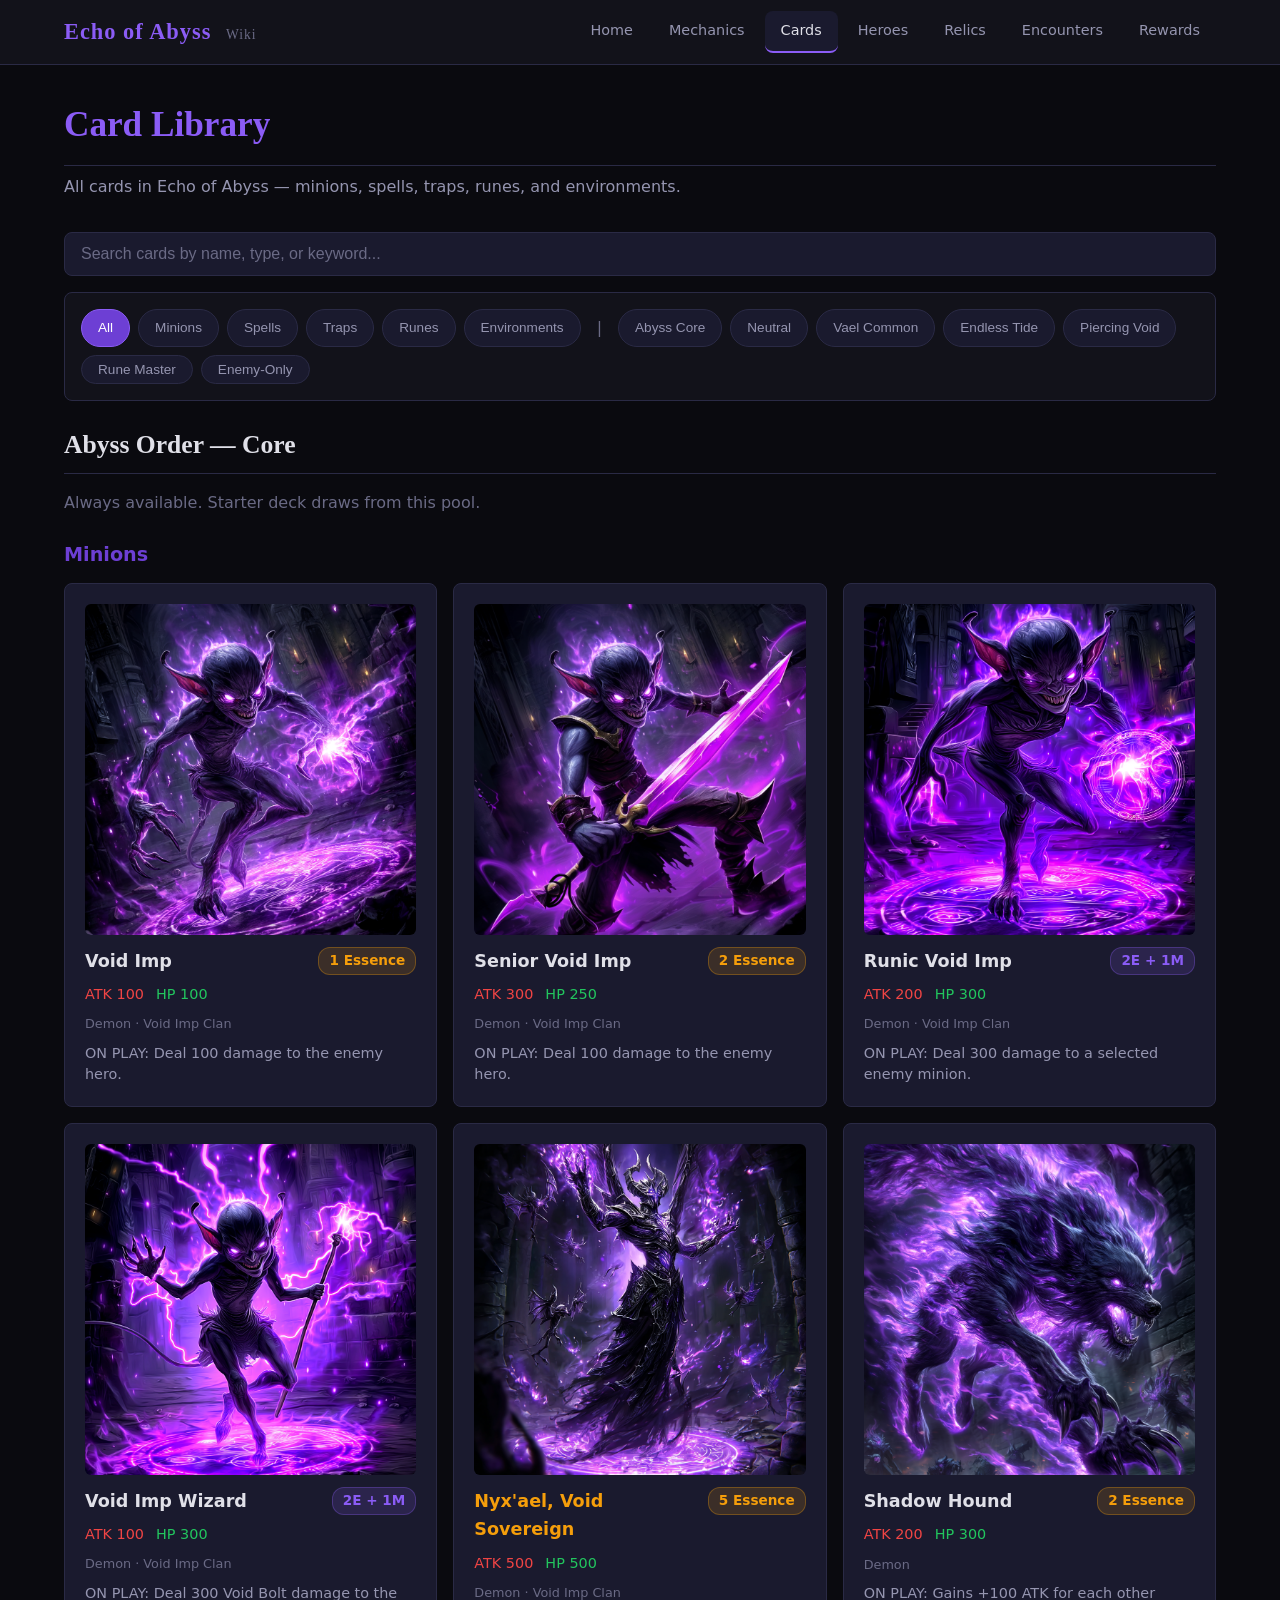
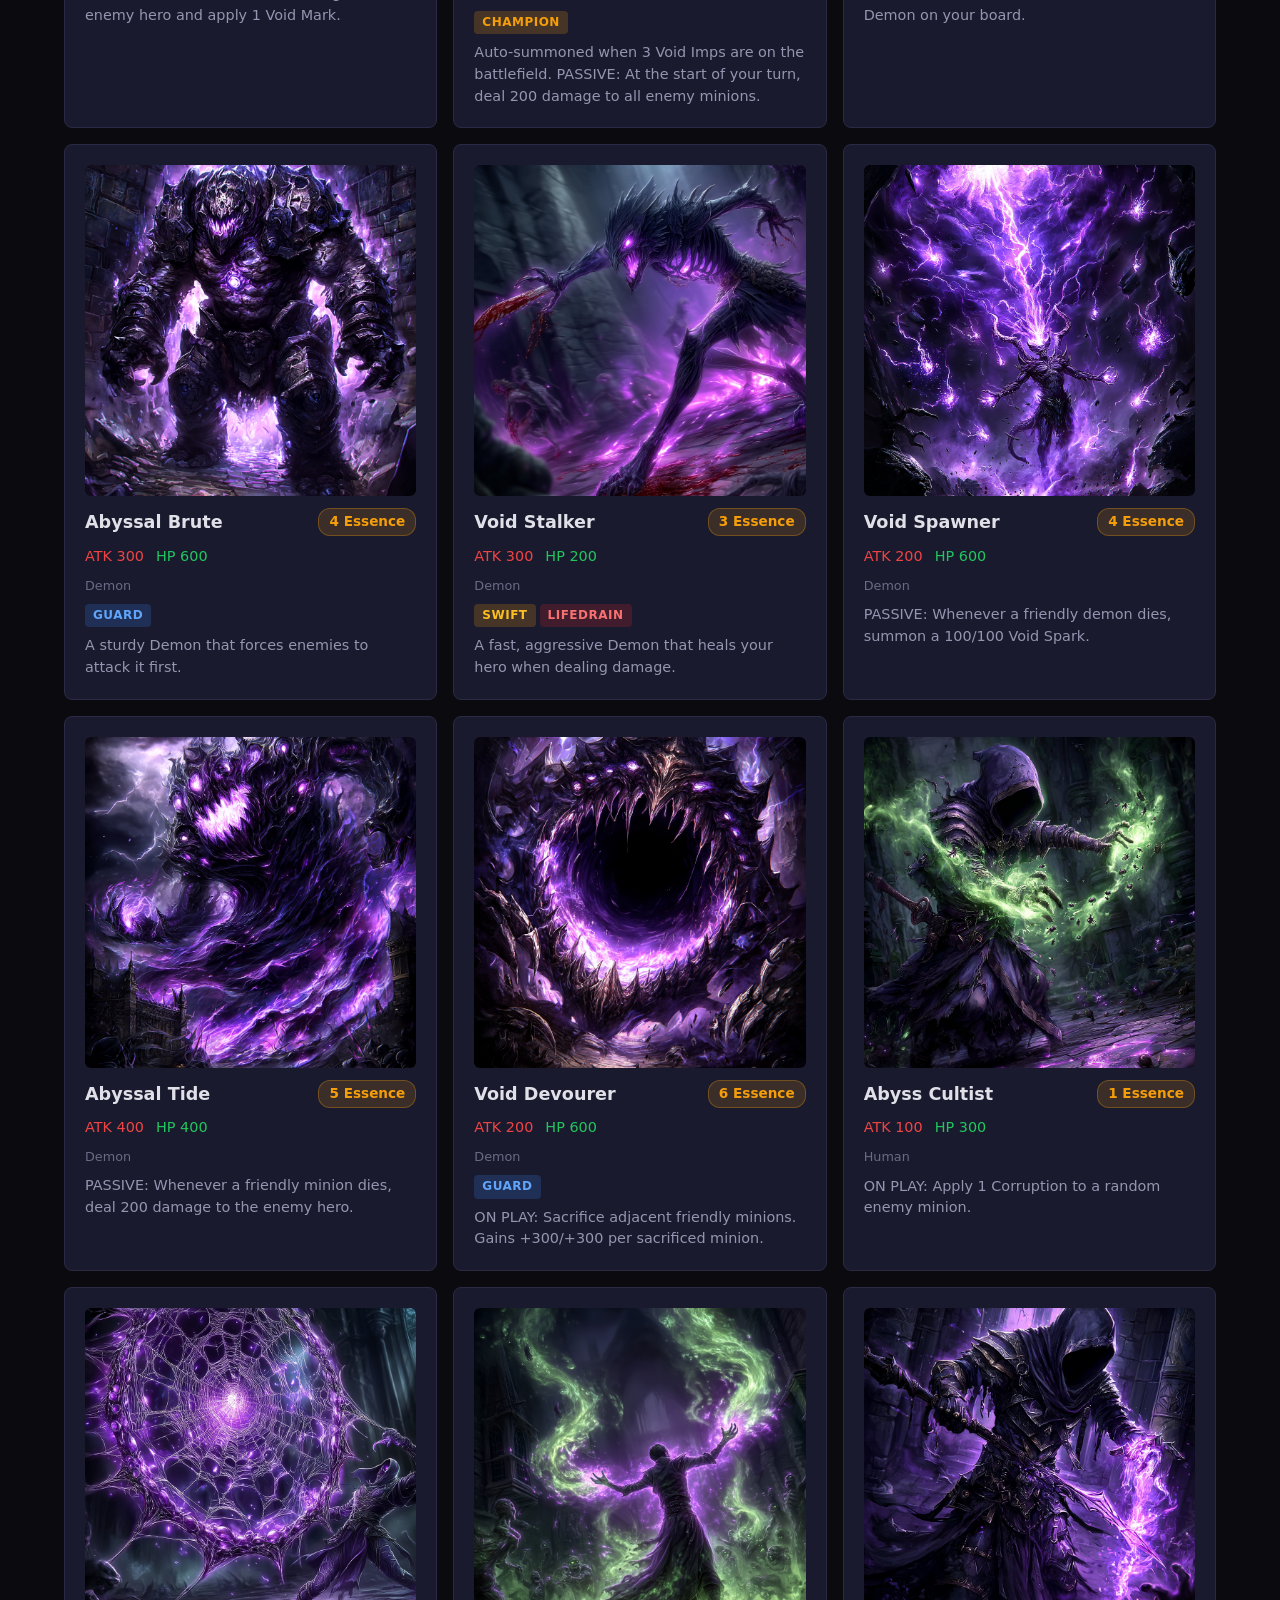
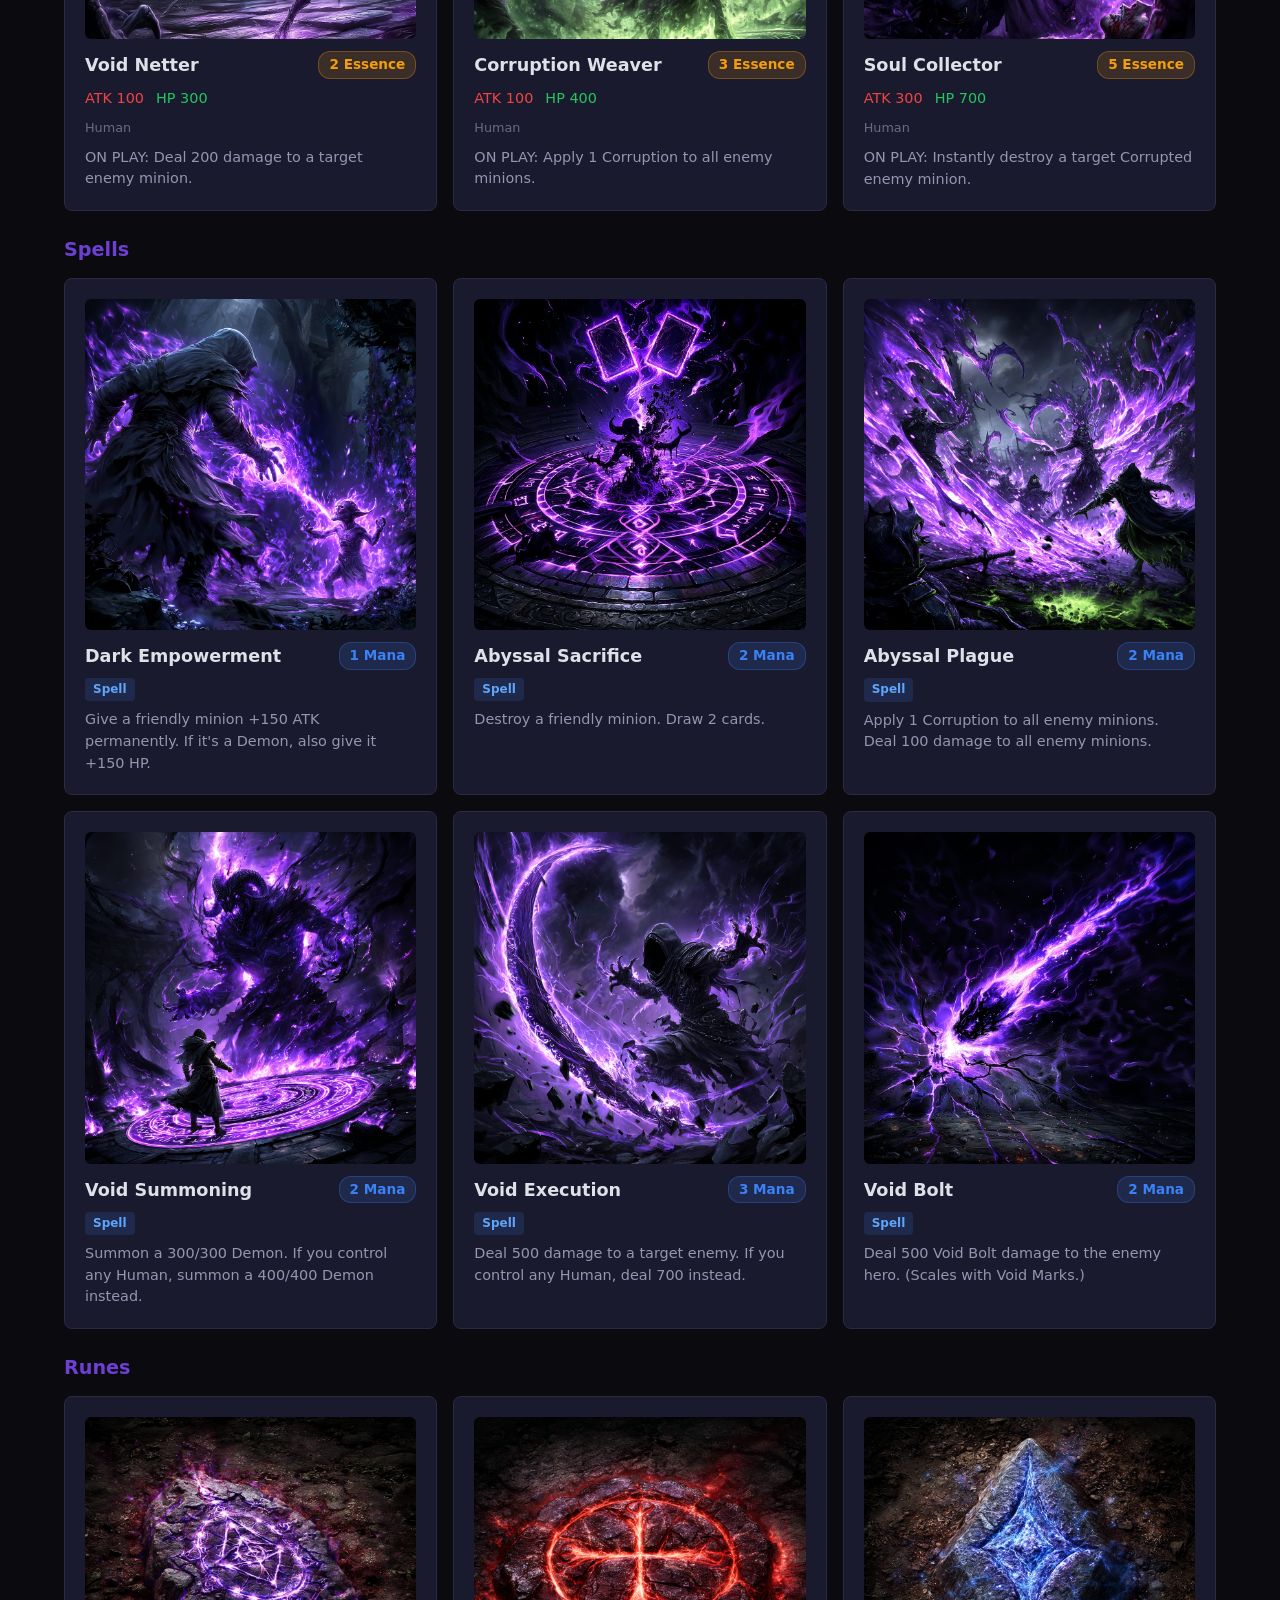
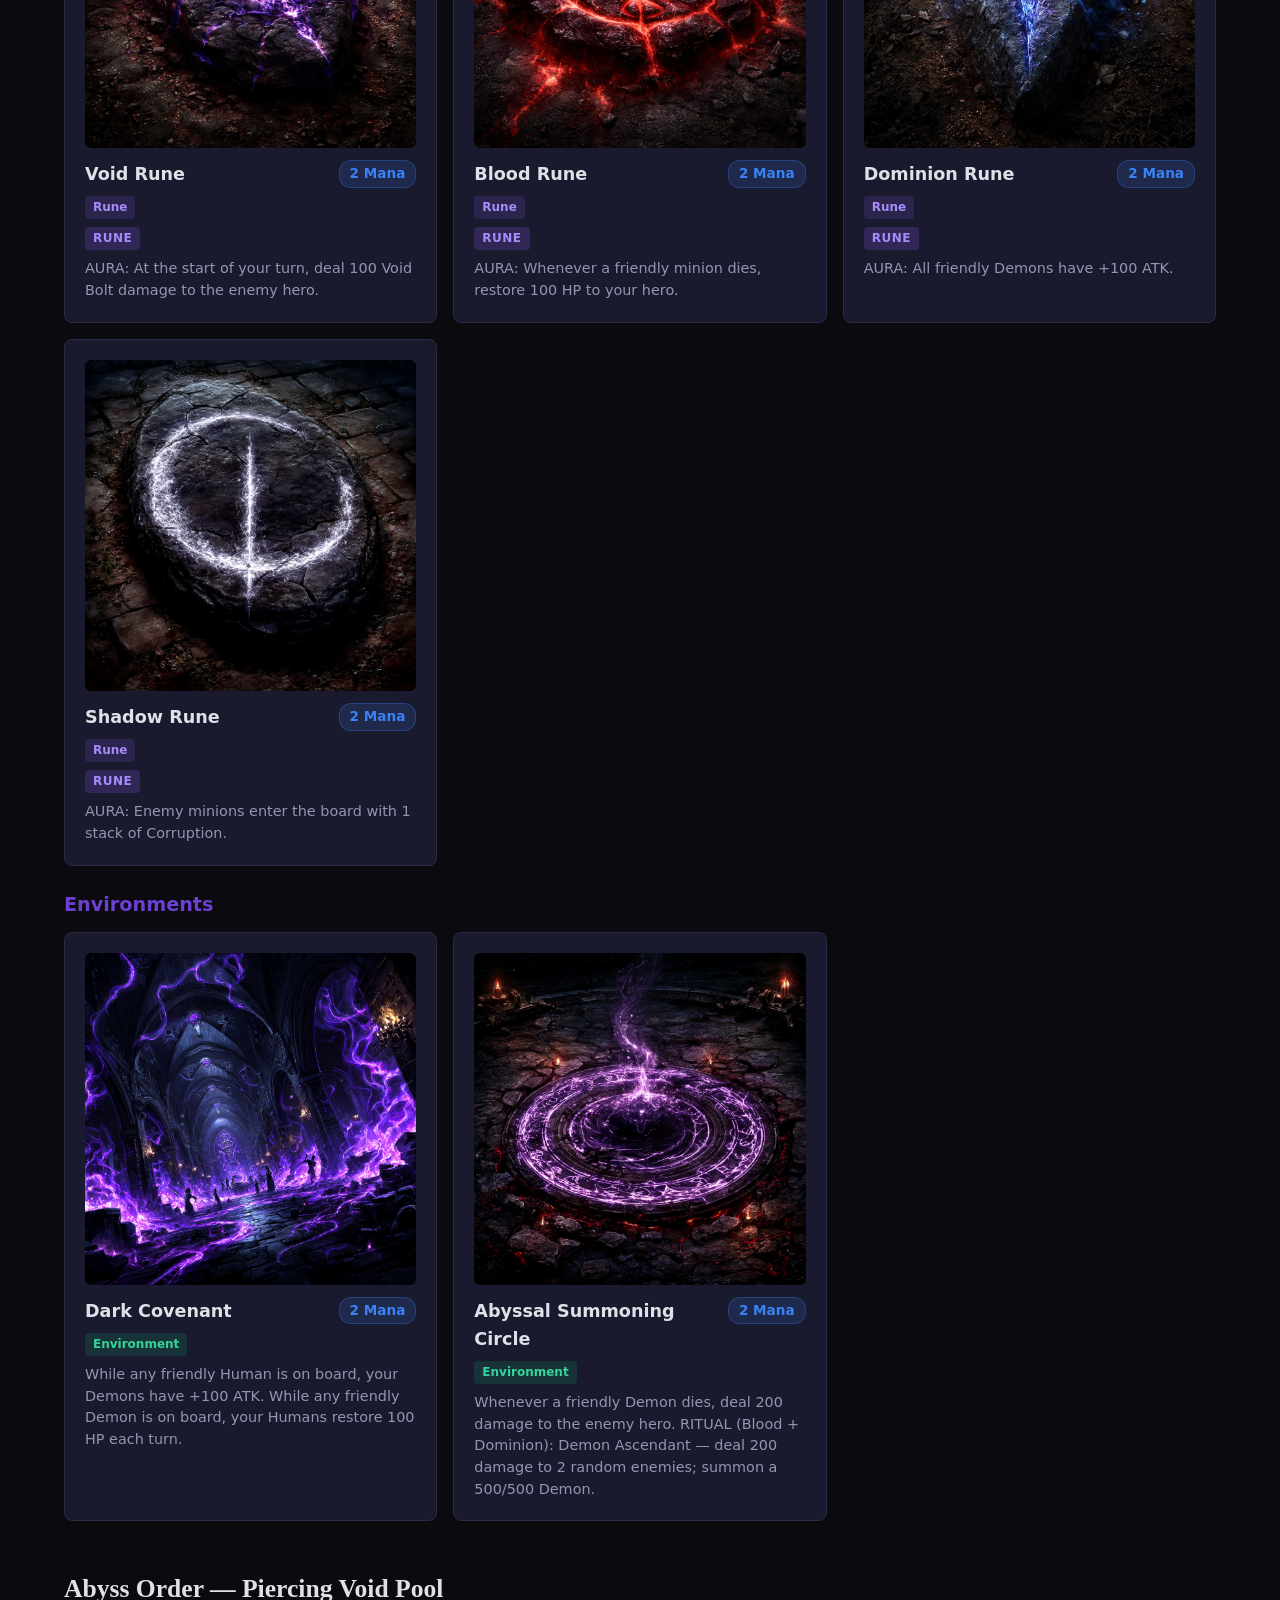
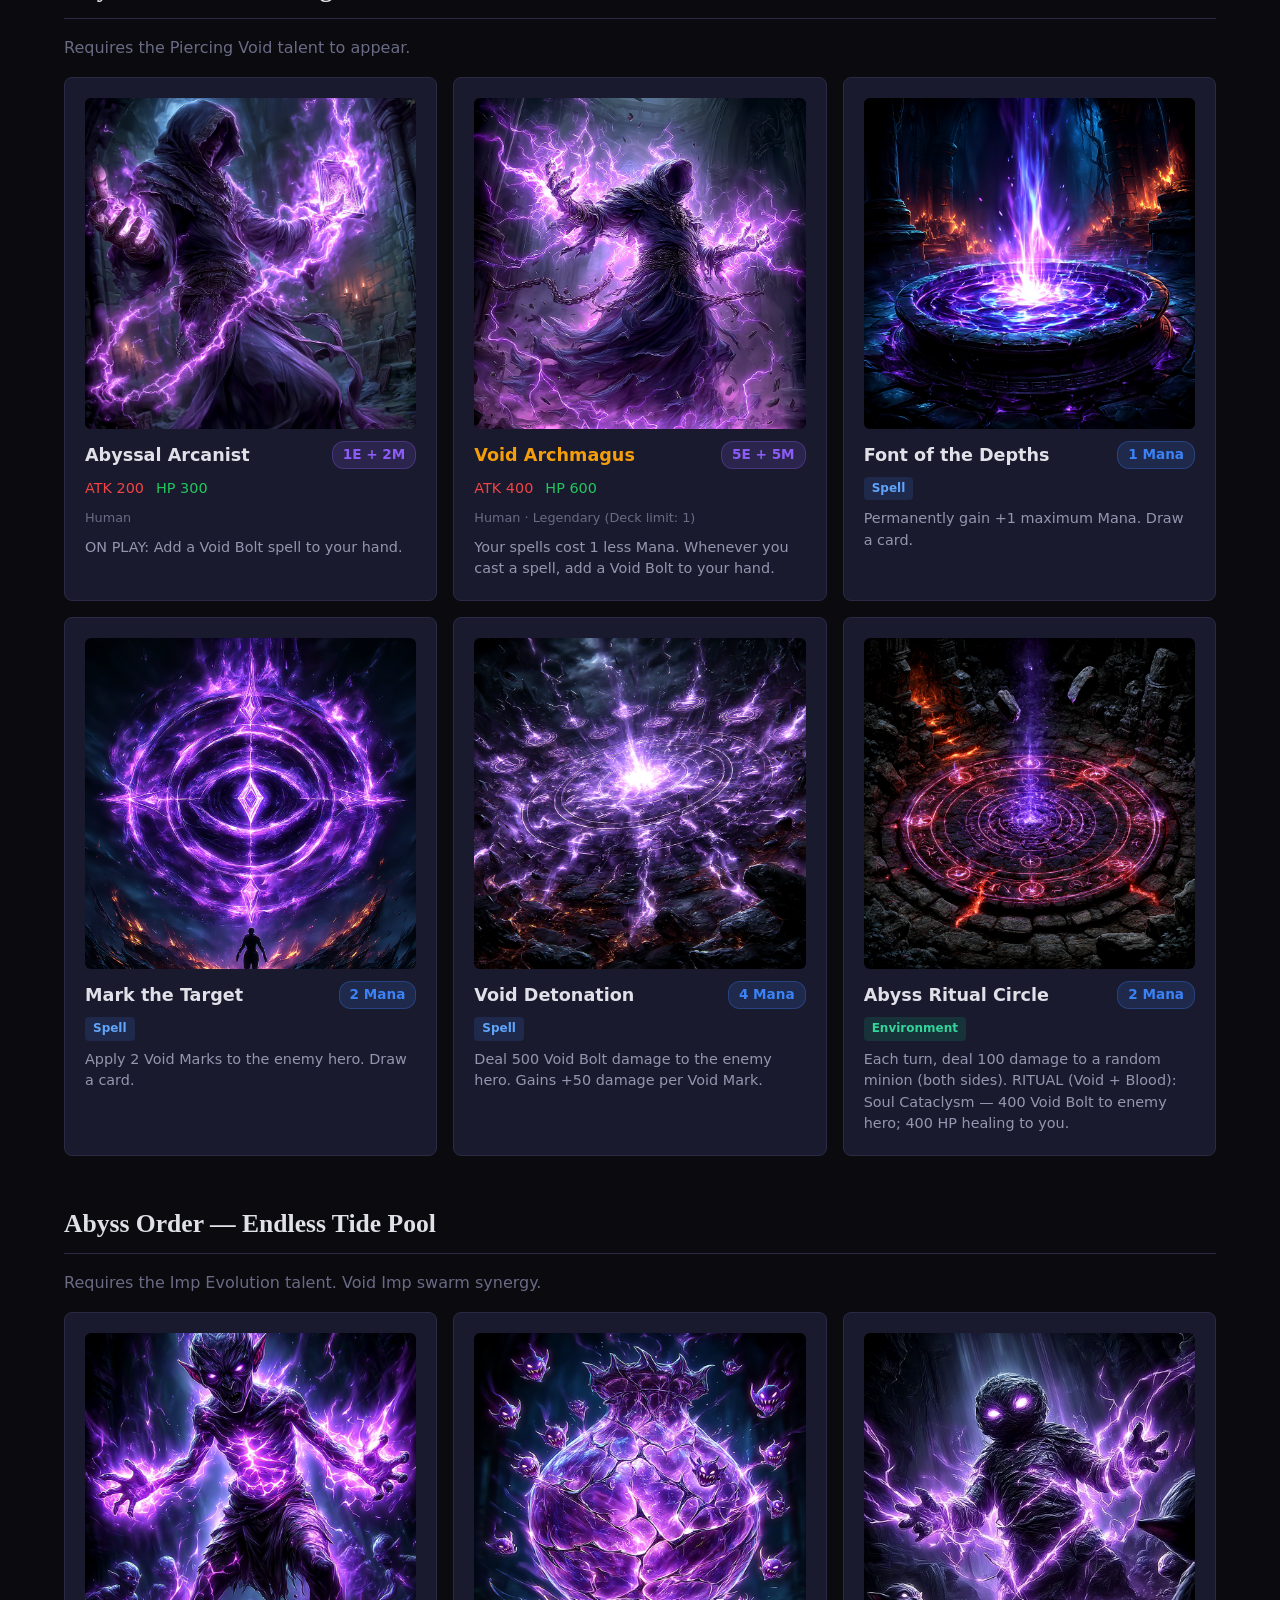
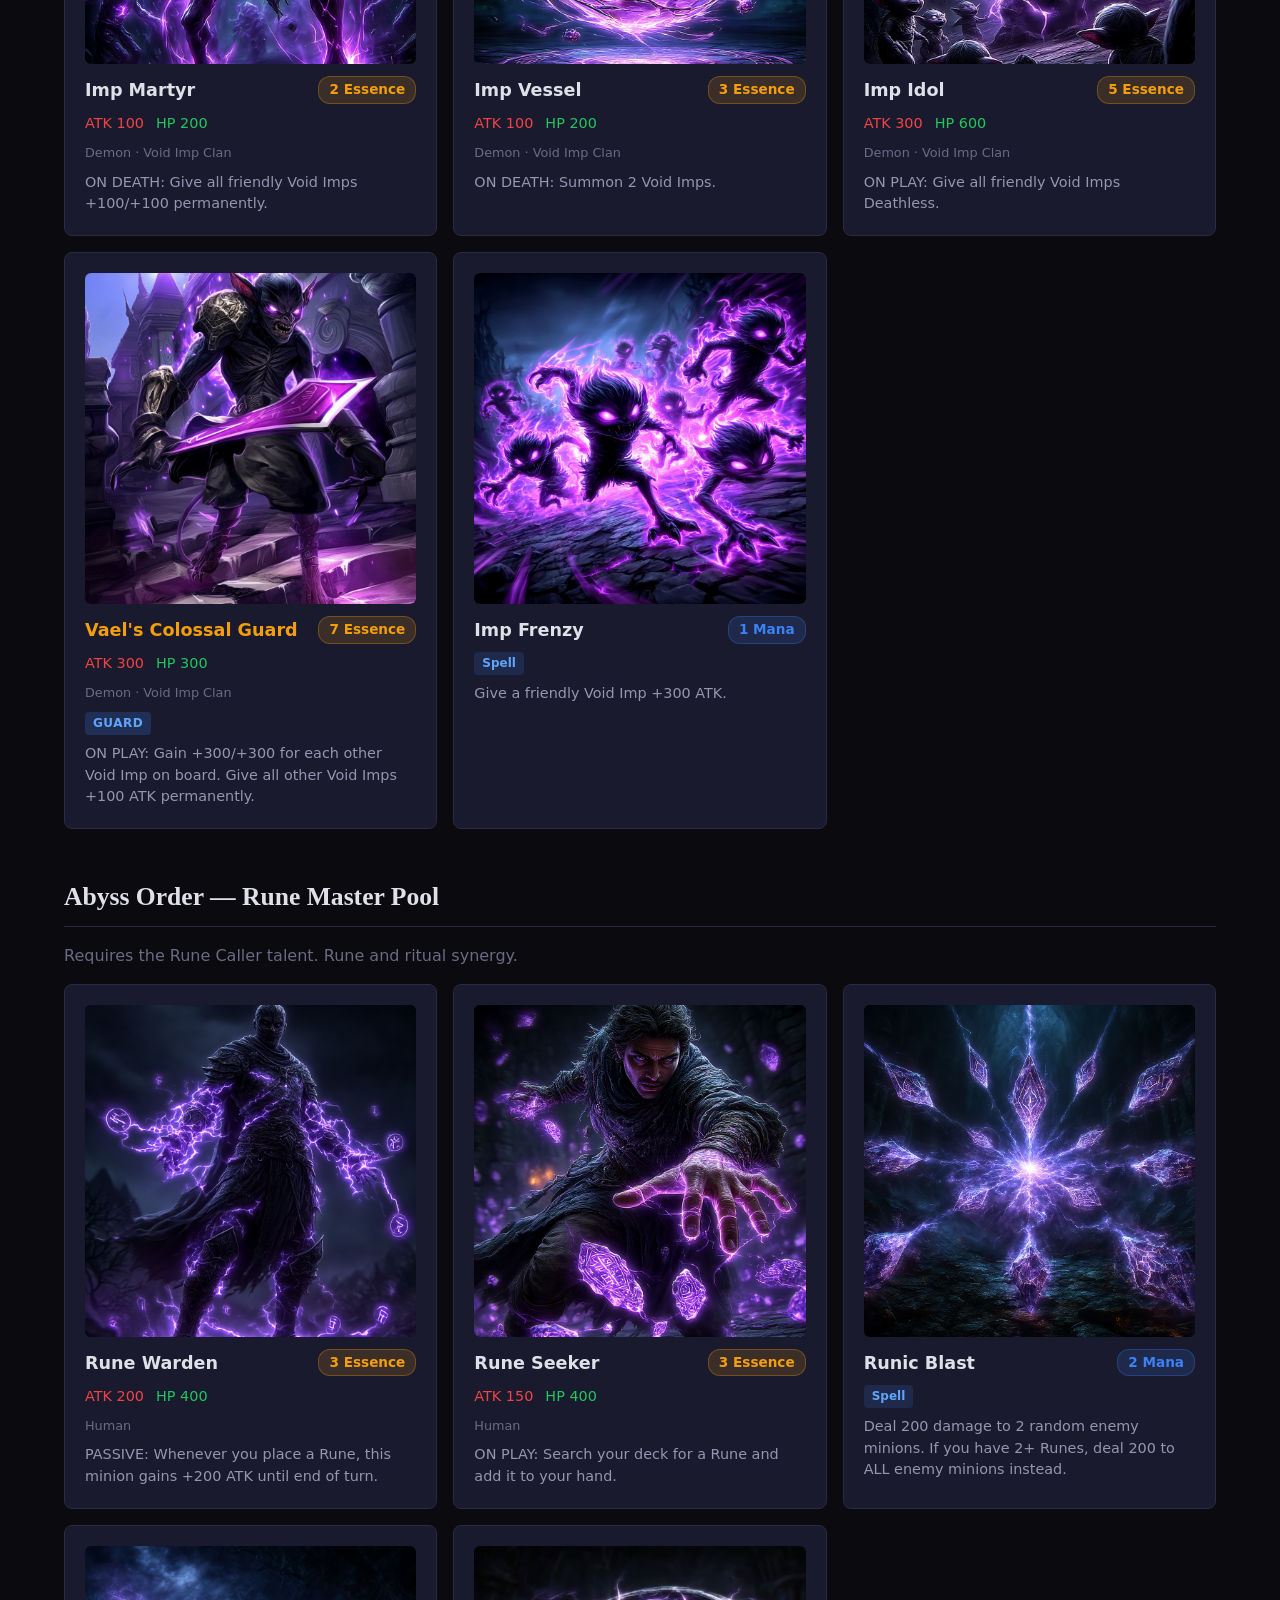
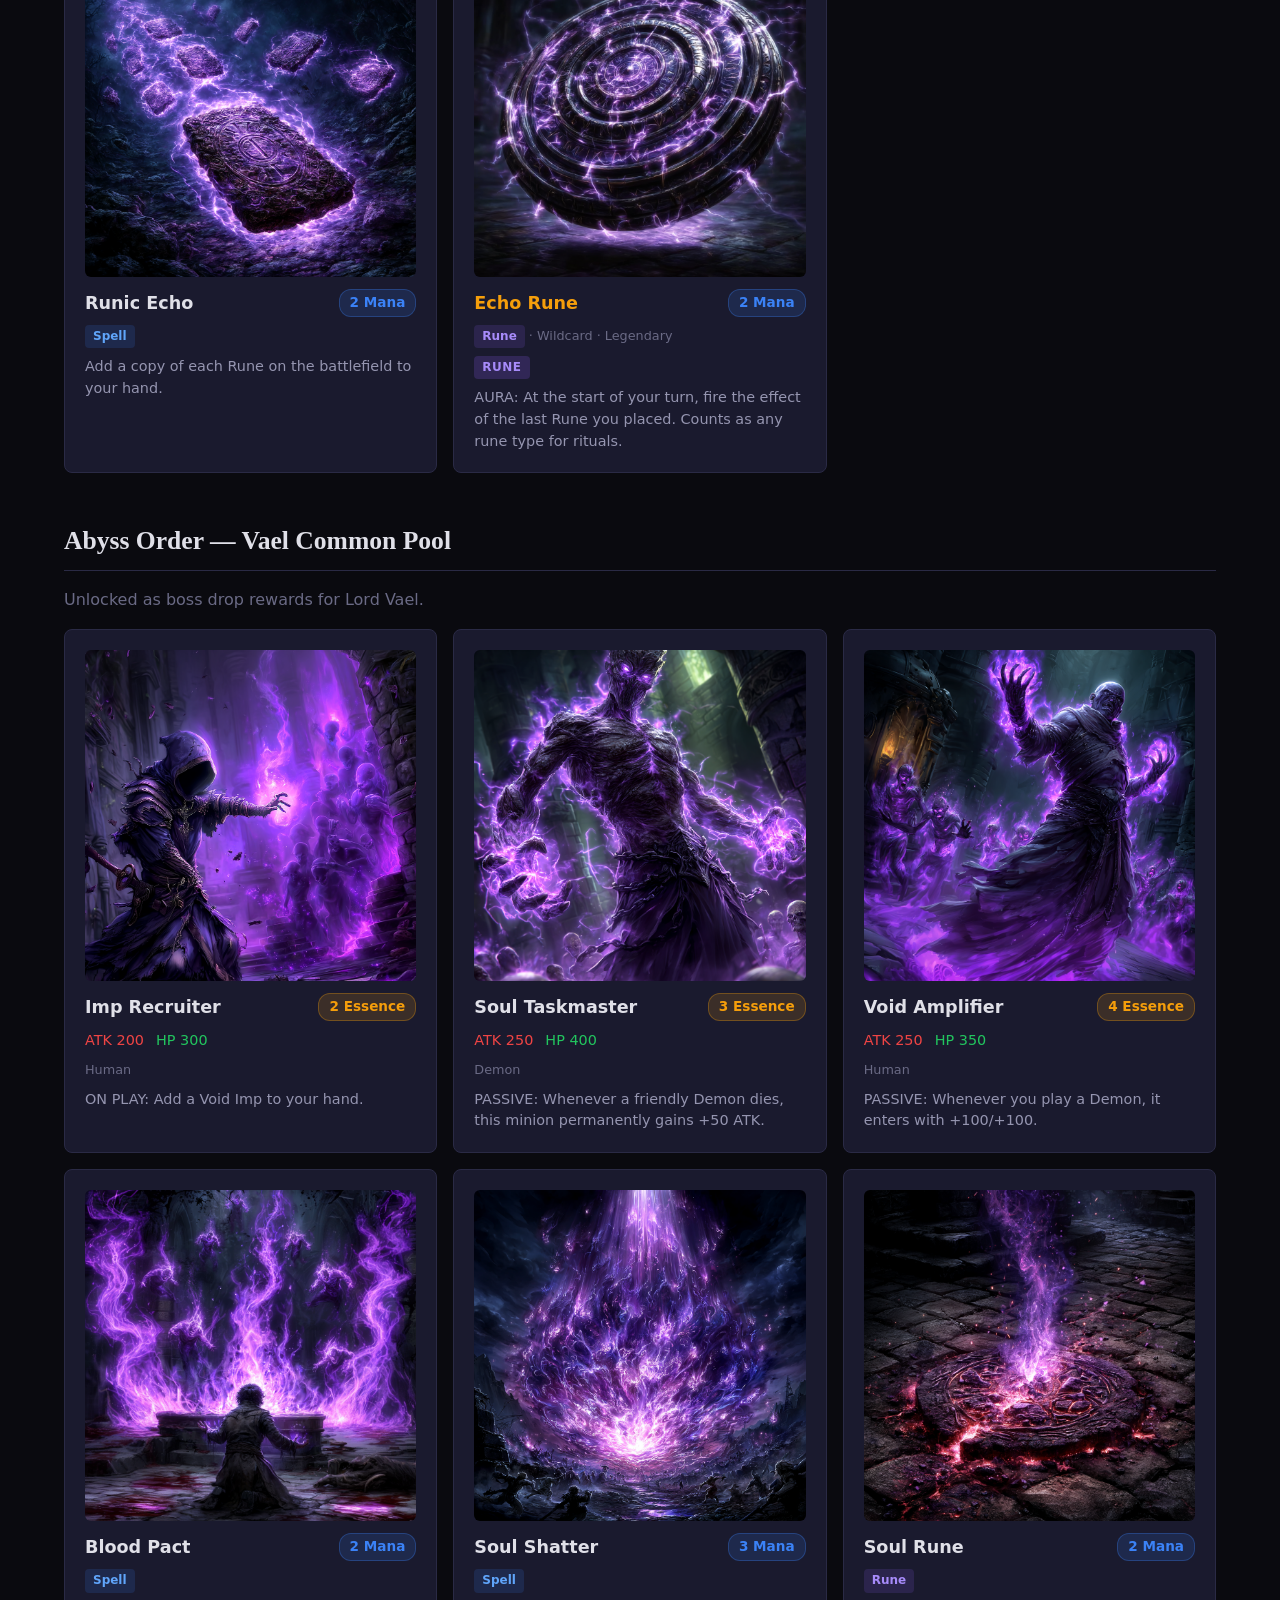
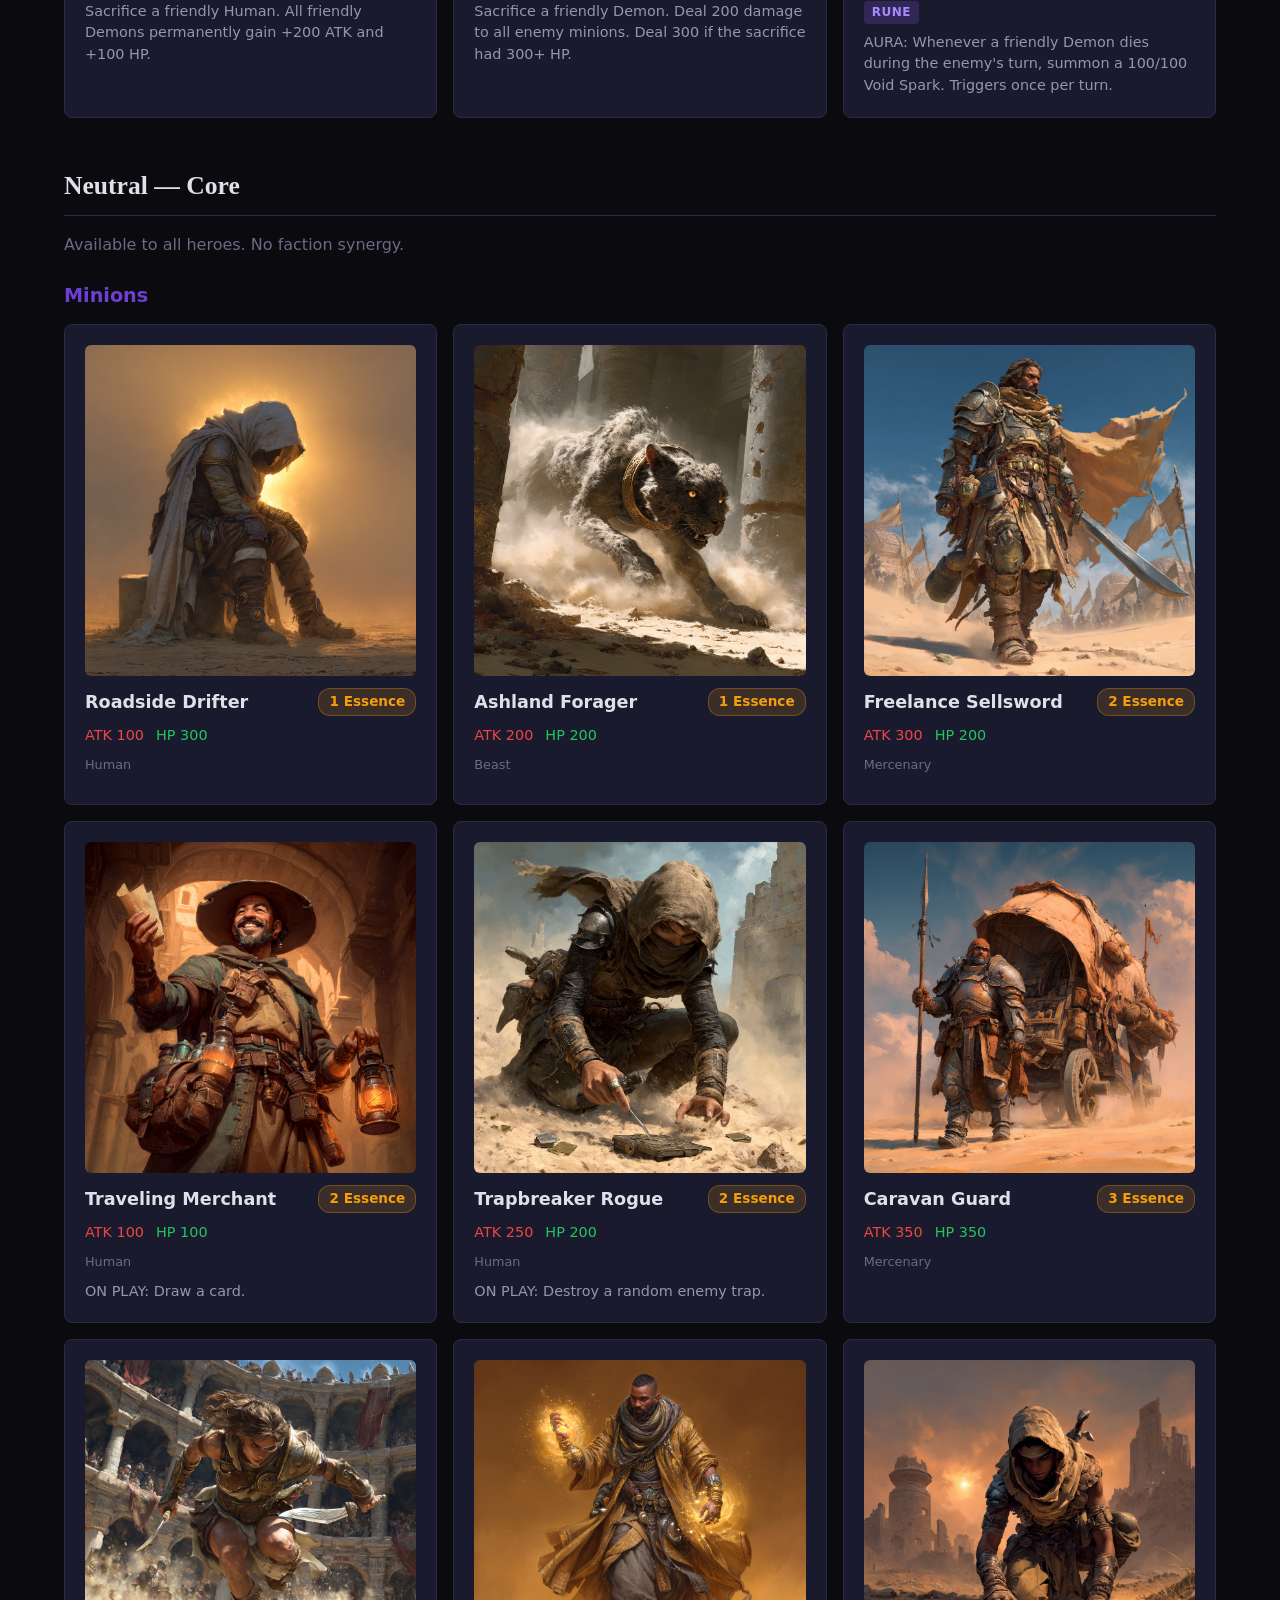
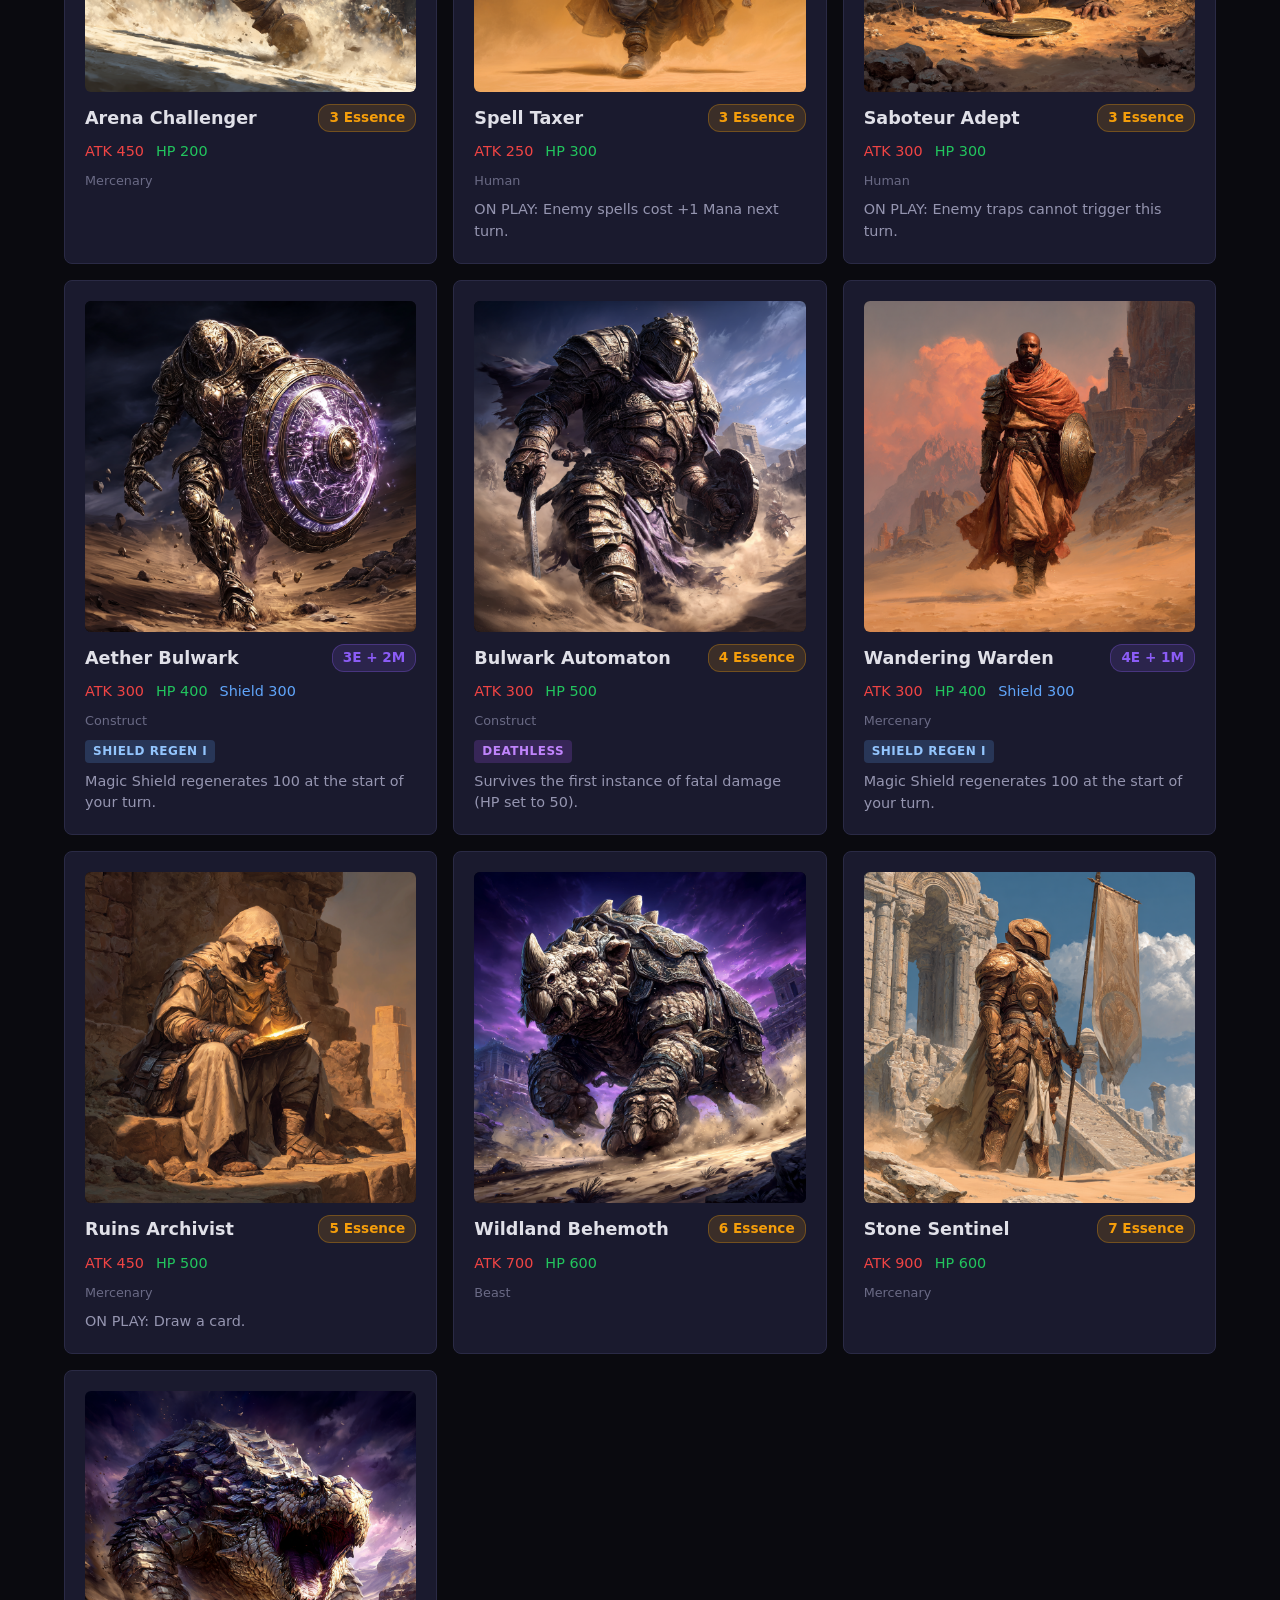
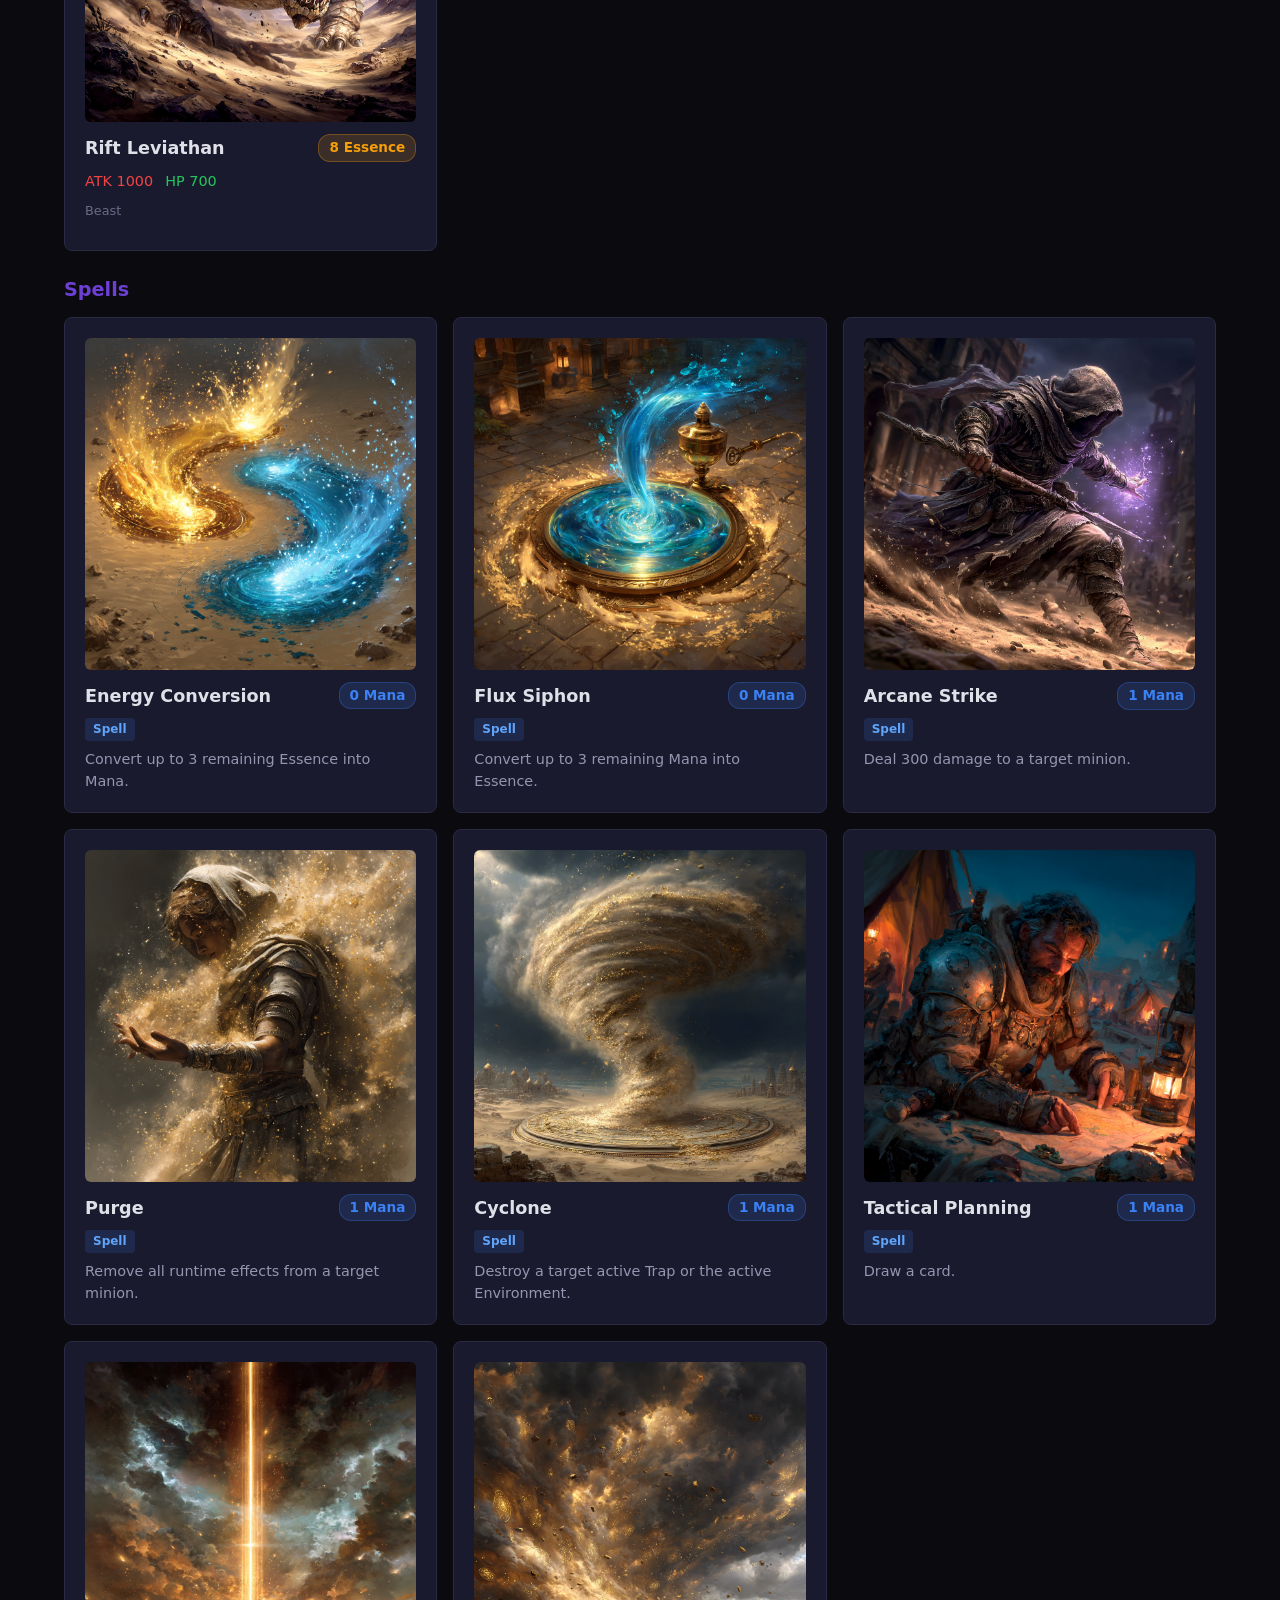
==== commit eb2de1b0: "Add card art to all 79 cards in the library 84 art files across minions, spells, traps, and environm" ====
--- a/cards.html
+++ b/cards.html
@@ -70,6 +70,7 @@
       </div>
 
       <div class="card" data-type="minion" data-pool="abyss_core" data-search="senior void imp demon 2">
+        <div class="card-art"><img src="assets/art/minions/senior_void_imp.png" alt="Senior Void Imp" loading="lazy"></div>
         <div class="card-header">
           <span class="card-name">Senior Void Imp</span>
           <span class="card-cost cost-essence">2 Essence</span>
@@ -83,6 +84,7 @@
       </div>
 
       <div class="card" data-type="minion" data-pool="abyss_core" data-search="runic void imp demon 2 1">
+        <div class="card-art"><img src="assets/art/minions/runic_void_imp.png" alt="Runic Void Imp" loading="lazy"></div>
         <div class="card-header">
           <span class="card-name">Runic Void Imp</span>
           <span class="card-cost cost-dual">2E + 1M</span>
@@ -96,6 +98,7 @@
       </div>
 
       <div class="card" data-type="minion" data-pool="abyss_core" data-search="void imp wizard demon 2 1">
+        <div class="card-art"><img src="assets/art/minions/void_imp_wizard.png" alt="Void Imp Wizard" loading="lazy"></div>
         <div class="card-header">
           <span class="card-name">Void Imp Wizard</span>
           <span class="card-cost cost-dual">2E + 1M</span>
@@ -175,6 +178,7 @@
       </div>
 
       <div class="card" data-type="minion" data-pool="abyss_core" data-search="void spawner demon 4">
+        <div class="card-art"><img src="assets/art/minions/void_spawner.png" alt="Void Spawner" loading="lazy"></div>
         <div class="card-header">
           <span class="card-name">Void Spawner</span>
           <span class="card-cost cost-essence">4 Essence</span>
@@ -188,6 +192,7 @@
       </div>
 
       <div class="card" data-type="minion" data-pool="abyss_core" data-search="abyssal tide demon 5">
+        <div class="card-art"><img src="assets/art/minions/abyssal_tide.png" alt="Abyssal Tide" loading="lazy"></div>
         <div class="card-header">
           <span class="card-name">Abyssal Tide</span>
           <span class="card-cost cost-essence">5 Essence</span>
@@ -218,6 +223,7 @@
       </div>
 
       <div class="card" data-type="minion" data-pool="abyss_core" data-search="abyss cultist human corruption 1">
+        <div class="card-art"><img src="assets/art/minions/abyss_cultist.png" alt="Abyss Cultist" loading="lazy"></div>
         <div class="card-header">
           <span class="card-name">Abyss Cultist</span>
           <span class="card-cost cost-essence">1 Essence</span>
@@ -231,6 +237,7 @@
       </div>
 
       <div class="card" data-type="minion" data-pool="abyss_core" data-search="void netter human 2">
+        <div class="card-art"><img src="assets/art/minions/void_netter.png" alt="Void Netter" loading="lazy"></div>
         <div class="card-header">
           <span class="card-name">Void Netter</span>
           <span class="card-cost cost-essence">2 Essence</span>
@@ -244,6 +251,7 @@
       </div>
 
       <div class="card" data-type="minion" data-pool="abyss_core" data-search="corruption weaver human corruption 3">
+        <div class="card-art"><img src="assets/art/minions/corruption_weaver.png" alt="Corruption Weaver" loading="lazy"></div>
         <div class="card-header">
           <span class="card-name">Corruption Weaver</span>
           <span class="card-cost cost-essence">3 Essence</span>
@@ -257,6 +265,7 @@
       </div>
 
       <div class="card" data-type="minion" data-pool="abyss_core" data-search="soul collector human 5">
+        <div class="card-art"><img src="assets/art/minions/soul_collector.png" alt="Soul Collector" loading="lazy"></div>
         <div class="card-header">
           <span class="card-name">Soul Collector</span>
           <span class="card-cost cost-essence">5 Essence</span>
@@ -275,6 +284,7 @@
     <div class="card-grid">
 
       <div class="card" data-type="spell" data-pool="abyss_core" data-search="dark empowerment buff 1">
+        <div class="card-art"><img src="assets/art/spells/dark_empowerment.png" alt="Dark Empowerment" loading="lazy"></div>
         <div class="card-header">
           <span class="card-name">Dark Empowerment</span>
           <span class="card-cost cost-mana">1 Mana</span>
@@ -294,6 +304,7 @@
       </div>
 
       <div class="card" data-type="spell" data-pool="abyss_core" data-search="abyssal plague corruption aoe 2">
+        <div class="card-art"><img src="assets/art/spells/abyssal_plague.png" alt="Abyssal Plague" loading="lazy"></div>
         <div class="card-header">
           <span class="card-name">Abyssal Plague</span>
           <span class="card-cost cost-mana">2 Mana</span>
@@ -303,6 +314,7 @@
       </div>
 
       <div class="card" data-type="spell" data-pool="abyss_core" data-search="void summoning summon demon 2">
+        <div class="card-art"><img src="assets/art/spells/void_summoning.png" alt="Void Summoning" loading="lazy"></div>
         <div class="card-header">
           <span class="card-name">Void Summoning</span>
           <span class="card-cost cost-mana">2 Mana</span>
@@ -312,6 +324,7 @@
       </div>
 
       <div class="card" data-type="spell" data-pool="abyss_core" data-search="void execution damage 3">
+        <div class="card-art"><img src="assets/art/spells/void_execution.png" alt="Void Execution" loading="lazy"></div>
         <div class="card-header">
           <span class="card-name">Void Execution</span>
           <span class="card-cost cost-mana">3 Mana</span>
@@ -336,6 +349,7 @@
     <div class="card-grid">
 
       <div class="card" data-type="rune" data-pool="abyss_core" data-search="void rune aura 2">
+        <div class="card-art"><img src="assets/art/traps/void_rune.png" alt="Void Rune" loading="lazy"></div>
         <div class="card-header">
           <span class="card-name">Void Rune</span>
           <span class="card-cost cost-mana">2 Mana</span>
@@ -346,6 +360,7 @@
       </div>
 
       <div class="card" data-type="rune" data-pool="abyss_core" data-search="blood rune aura heal 2">
+        <div class="card-art"><img src="assets/art/traps/blood_rune.png" alt="Blood Rune" loading="lazy"></div>
         <div class="card-header">
           <span class="card-name">Blood Rune</span>
           <span class="card-cost cost-mana">2 Mana</span>
@@ -356,6 +371,7 @@
       </div>
 
       <div class="card" data-type="rune" data-pool="abyss_core" data-search="dominion rune aura demon buff 2">
+        <div class="card-art"><img src="assets/art/traps/dominion_rune.png" alt="Dominion Rune" loading="lazy"></div>
         <div class="card-header">
           <span class="card-name">Dominion Rune</span>
           <span class="card-cost cost-mana">2 Mana</span>
@@ -366,6 +382,7 @@
       </div>
 
       <div class="card" data-type="rune" data-pool="abyss_core" data-search="shadow rune aura corruption 2">
+        <div class="card-art"><img src="assets/art/traps/shadow_rune.png" alt="Shadow Rune" loading="lazy"></div>
         <div class="card-header">
           <span class="card-name">Shadow Rune</span>
           <span class="card-cost cost-mana">2 Mana</span>
@@ -381,6 +398,7 @@
     <div class="card-grid">
 
       <div class="card" data-type="environment" data-pool="abyss_core" data-search="dark covenant human demon synergy 2">
+        <div class="card-art"><img src="assets/art/environments/dark_convenant.png" alt="Dark Covenant" loading="lazy"></div>
         <div class="card-header">
           <span class="card-name">Dark Covenant</span>
           <span class="card-cost cost-mana">2 Mana</span>
@@ -390,6 +408,7 @@
       </div>
 
       <div class="card" data-type="environment" data-pool="abyss_core" data-search="abyssal summoning circle ritual 2">
+        <div class="card-art"><img src="assets/art/environments/abyssal_summoning_circle.png" alt="Abyssal Summoning Circle" loading="lazy"></div>
         <div class="card-header">
           <span class="card-name">Abyssal Summoning Circle</span>
           <span class="card-cost cost-mana">2 Mana</span>
@@ -409,6 +428,7 @@
     <div class="card-grid">
 
       <div class="card" data-type="minion" data-pool="vael_piercing_void" data-search="abyssal arcanist human void bolt 1 2">
+        <div class="card-art"><img src="assets/art/minions/abyssal_arcanist.png" alt="Abyssal Arcanist" loading="lazy"></div>
         <div class="card-header">
           <span class="card-name">Abyssal Arcanist</span>
           <span class="card-cost cost-dual">1E + 2M</span>
@@ -422,6 +442,7 @@
       </div>
 
       <div class="card" data-type="minion" data-pool="vael_piercing_void" data-search="void archmagus human legendary 5 5">
+        <div class="card-art"><img src="assets/art/minions/void_archmagus.png" alt="Void Archmagus" loading="lazy"></div>
         <div class="card-header">
           <span class="card-name legendary">Void Archmagus</span>
           <span class="card-cost cost-dual">5E + 5M</span>
@@ -435,6 +456,7 @@
       </div>
 
       <div class="card" data-type="spell" data-pool="vael_piercing_void" data-search="font of the depths mana grow draw 1">
+        <div class="card-art"><img src="assets/art/spells/font_of_the_depths.png" alt="Font of the Depths" loading="lazy"></div>
         <div class="card-header">
           <span class="card-name">Font of the Depths</span>
           <span class="card-cost cost-mana">1 Mana</span>
@@ -444,6 +466,7 @@
       </div>
 
       <div class="card" data-type="spell" data-pool="vael_piercing_void" data-search="mark the target void mark 2">
+        <div class="card-art"><img src="assets/art/spells/mark_the_target.png" alt="Mark the Target" loading="lazy"></div>
         <div class="card-header">
           <span class="card-name">Mark the Target</span>
           <span class="card-cost cost-mana">2 Mana</span>
@@ -453,6 +476,7 @@
       </div>
 
       <div class="card" data-type="spell" data-pool="vael_piercing_void" data-search="void detonation damage 4">
+        <div class="card-art"><img src="assets/art/spells/void_detonation.png" alt="Void Detonation" loading="lazy"></div>
         <div class="card-header">
           <span class="card-name">Void Detonation</span>
           <span class="card-cost cost-mana">4 Mana</span>
@@ -462,6 +486,7 @@
       </div>
 
       <div class="card" data-type="environment" data-pool="vael_piercing_void" data-search="abyss ritual circle 2">
+        <div class="card-art"><img src="assets/art/environments/abyss_ritual_circle.png" alt="Abyss Ritual Circle" loading="lazy"></div>
         <div class="card-header">
           <span class="card-name">Abyss Ritual Circle</span>
           <span class="card-cost cost-mana">2 Mana</span>
@@ -481,6 +506,7 @@
     <div class="card-grid">
 
       <div class="card" data-type="minion" data-pool="vael_endless_tide" data-search="imp martyr demon void imp death 2">
+        <div class="card-art"><img src="assets/art/minions/imp_martyr.png" alt="Imp Martyr" loading="lazy"></div>
         <div class="card-header">
           <span class="card-name">Imp Martyr</span>
           <span class="card-cost cost-essence">2 Essence</span>
@@ -494,6 +520,7 @@
       </div>
 
       <div class="card" data-type="minion" data-pool="vael_endless_tide" data-search="imp vessel demon void imp summon 3">
+        <div class="card-art"><img src="assets/art/minions/imp_vessel.png" alt="Imp Vessel" loading="lazy"></div>
         <div class="card-header">
           <span class="card-name">Imp Vessel</span>
           <span class="card-cost cost-essence">3 Essence</span>
@@ -507,6 +534,7 @@
       </div>
 
       <div class="card" data-type="minion" data-pool="vael_endless_tide" data-search="imp idol demon deathless 5">
+        <div class="card-art"><img src="assets/art/minions/imp_idol.png" alt="Imp Idol" loading="lazy"></div>
         <div class="card-header">
           <span class="card-name">Imp Idol</span>
           <span class="card-cost cost-essence">5 Essence</span>
@@ -520,6 +548,7 @@
       </div>
 
       <div class="card" data-type="minion" data-pool="vael_endless_tide" data-search="vael's colossal guard demon guard 7">
+        <div class="card-art"><img src="assets/art/minions/vaels_colossal_guard.png" alt="Vael's Colossal Guard" loading="lazy"></div>
         <div class="card-header">
           <span class="card-name champion">Vael's Colossal Guard</span>
           <span class="card-cost cost-essence">7 Essence</span>
@@ -536,6 +565,7 @@
       </div>
 
       <div class="card" data-type="spell" data-pool="vael_endless_tide" data-search="imp frenzy buff 1">
+        <div class="card-art"><img src="assets/art/spells/imp_frenzy.png" alt="Imp Frenzy" loading="lazy"></div>
         <div class="card-header">
           <span class="card-name">Imp Frenzy</span>
           <span class="card-cost cost-mana">1 Mana</span>
@@ -555,6 +585,7 @@
     <div class="card-grid">
 
       <div class="card" data-type="minion" data-pool="vael_rune_master" data-search="rune warden human 3">
+        <div class="card-art"><img src="assets/art/minions/rune_warden.png" alt="Rune Warden" loading="lazy"></div>
         <div class="card-header">
           <span class="card-name">Rune Warden</span>
           <span class="card-cost cost-essence">3 Essence</span>
@@ -568,6 +599,7 @@
       </div>
 
       <div class="card" data-type="minion" data-pool="vael_rune_master" data-search="rune seeker human 3">
+        <div class="card-art"><img src="assets/art/minions/rune_seeker.png" alt="Rune Seeker" loading="lazy"></div>
         <div class="card-header">
           <span class="card-name">Rune Seeker</span>
           <span class="card-cost cost-essence">3 Essence</span>
@@ -581,6 +613,7 @@
       </div>
 
       <div class="card" data-type="spell" data-pool="vael_rune_master" data-search="runic blast damage aoe 2">
+        <div class="card-art"><img src="assets/art/spells/runic_blast.png" alt="Runic Blast" loading="lazy"></div>
         <div class="card-header">
           <span class="card-name">Runic Blast</span>
           <span class="card-cost cost-mana">2 Mana</span>
@@ -590,6 +623,7 @@
       </div>
 
       <div class="card" data-type="spell" data-pool="vael_rune_master" data-search="runic echo copy 2">
+        <div class="card-art"><img src="assets/art/spells/runic_echo.png" alt="Runic Echo" loading="lazy"></div>
         <div class="card-header">
           <span class="card-name">Runic Echo</span>
           <span class="card-cost cost-mana">2 Mana</span>
@@ -599,6 +633,7 @@
       </div>
 
       <div class="card" data-type="rune" data-pool="vael_rune_master" data-search="echo rune wildcard legendary 2">
+        <div class="card-art"><img src="assets/art/traps/echo_rune.png" alt="Echo Rune" loading="lazy"></div>
         <div class="card-header">
           <span class="card-name legendary">Echo Rune</span>
           <span class="card-cost cost-mana">2 Mana</span>
@@ -619,6 +654,7 @@
     <div class="card-grid">
 
       <div class="card" data-type="minion" data-pool="vael_common" data-search="imp recruiter human void imp 2">
+        <div class="card-art"><img src="assets/art/minions/imp_recruiter.png" alt="Imp Recruiter" loading="lazy"></div>
         <div class="card-header">
           <span class="card-name">Imp Recruiter</span>
           <span class="card-cost cost-essence">2 Essence</span>
@@ -632,6 +668,7 @@
       </div>
 
       <div class="card" data-type="minion" data-pool="vael_common" data-search="soul taskmaster demon 3">
+        <div class="card-art"><img src="assets/art/minions/soul_taskmaster.png" alt="Soul Taskmaster" loading="lazy"></div>
         <div class="card-header">
           <span class="card-name">Soul Taskmaster</span>
           <span class="card-cost cost-essence">3 Essence</span>
@@ -645,6 +682,7 @@
       </div>
 
       <div class="card" data-type="minion" data-pool="vael_common" data-search="void amplifier human demon buff 4">
+        <div class="card-art"><img src="assets/art/minions/void_amplifier.png" alt="Void Amplifier" loading="lazy"></div>
         <div class="card-header">
           <span class="card-name">Void Amplifier</span>
           <span class="card-cost cost-essence">4 Essence</span>
@@ -658,6 +696,7 @@
       </div>
 
       <div class="card" data-type="spell" data-pool="vael_common" data-search="blood pact sacrifice demon buff 2">
+        <div class="card-art"><img src="assets/art/spells/blood_pact.png" alt="Blood Pact" loading="lazy"></div>
         <div class="card-header">
           <span class="card-name">Blood Pact</span>
           <span class="card-cost cost-mana">2 Mana</span>
@@ -667,6 +706,7 @@
       </div>
 
       <div class="card" data-type="spell" data-pool="vael_common" data-search="soul shatter sacrifice aoe 3">
+        <div class="card-art"><img src="assets/art/spells/soul_shatter.png" alt="Soul Shatter" loading="lazy"></div>
         <div class="card-header">
           <span class="card-name">Soul Shatter</span>
           <span class="card-cost cost-mana">3 Mana</span>
@@ -676,6 +716,7 @@
       </div>
 
       <div class="card" data-type="rune" data-pool="vael_common" data-search="soul rune demon death summon 2">
+        <div class="card-art"><img src="assets/art/traps/soul_rune.png" alt="Soul Rune" loading="lazy"></div>
         <div class="card-header">
           <span class="card-name">Soul Rune</span>
           <span class="card-cost cost-mana">2 Mana</span>
@@ -697,6 +738,7 @@
     <div class="card-grid">
 
       <div class="card" data-type="minion" data-pool="neutral_core" data-search="roadside drifter human 1">
+        <div class="card-art"><img src="assets/art/minions/roadside_drifter.png" alt="Roadside Drifter" loading="lazy"></div>
         <div class="card-header">
           <span class="card-name">Roadside Drifter</span>
           <span class="card-cost cost-essence">1 Essence</span>
@@ -706,6 +748,7 @@
       </div>
 
       <div class="card" data-type="minion" data-pool="neutral_core" data-search="ashland forager beast 1">
+        <div class="card-art"><img src="assets/art/minions/ashland_forager.png" alt="Ashland Forager" loading="lazy"></div>
         <div class="card-header">
           <span class="card-name">Ashland Forager</span>
           <span class="card-cost cost-essence">1 Essence</span>
@@ -715,6 +758,7 @@
       </div>
 
       <div class="card" data-type="minion" data-pool="neutral_core" data-search="freelance sellsword mercenary 2">
+        <div class="card-art"><img src="assets/art/minions/freelance_sellsword.png" alt="Freelance Sellsword" loading="lazy"></div>
         <div class="card-header">
           <span class="card-name">Freelance Sellsword</span>
           <span class="card-cost cost-essence">2 Essence</span>
@@ -724,6 +768,7 @@
       </div>
 
       <div class="card" data-type="minion" data-pool="neutral_core" data-search="traveling merchant human draw 2">
+        <div class="card-art"><img src="assets/art/minions/traveling_merchant.png" alt="Traveling Merchant" loading="lazy"></div>
         <div class="card-header">
           <span class="card-name">Traveling Merchant</span>
           <span class="card-cost cost-essence">2 Essence</span>
@@ -734,6 +779,7 @@
       </div>
 
       <div class="card" data-type="minion" data-pool="neutral_core" data-search="trapbreaker rogue human 2">
+        <div class="card-art"><img src="assets/art/minions/trapbreaker_rogue.png" alt="Trapbreaker Rogue" loading="lazy"></div>
         <div class="card-header">
           <span class="card-name">Trapbreaker Rogue</span>
           <span class="card-cost cost-essence">2 Essence</span>
@@ -744,6 +790,7 @@
       </div>
 
       <div class="card" data-type="minion" data-pool="neutral_core" data-search="caravan guard mercenary 3">
+        <div class="card-art"><img src="assets/art/minions/caravan_guard.png" alt="Caravan Guard" loading="lazy"></div>
         <div class="card-header">
           <span class="card-name">Caravan Guard</span>
           <span class="card-cost cost-essence">3 Essence</span>
@@ -753,6 +800,7 @@
       </div>
 
       <div class="card" data-type="minion" data-pool="neutral_core" data-search="arena challenger mercenary 3">
+        <div class="card-art"><img src="assets/art/minions/arena_challenger.png" alt="Arena Challenger" loading="lazy"></div>
         <div class="card-header">
           <span class="card-name">Arena Challenger</span>
           <span class="card-cost cost-essence">3 Essence</span>
@@ -762,6 +810,7 @@
       </div>
 
       <div class="card" data-type="minion" data-pool="neutral_core" data-search="spell taxer human 3">
+        <div class="card-art"><img src="assets/art/minions/spell_taxer.png" alt="Spell Taxer" loading="lazy"></div>
         <div class="card-header">
           <span class="card-name">Spell Taxer</span>
           <span class="card-cost cost-essence">3 Essence</span>
@@ -772,6 +821,7 @@
       </div>
 
       <div class="card" data-type="minion" data-pool="neutral_core" data-search="saboteur adept human 3">
+        <div class="card-art"><img src="assets/art/minions/sabateur_adept.png" alt="Saboteur Adept" loading="lazy"></div>
         <div class="card-header">
           <span class="card-name">Saboteur Adept</span>
           <span class="card-cost cost-essence">3 Essence</span>
@@ -782,6 +832,7 @@
       </div>
 
       <div class="card" data-type="minion" data-pool="neutral_core" data-search="aether bulwark construct shield 3 2">
+        <div class="card-art"><img src="assets/art/minions/aether_bulwark.png" alt="Aether Bulwark" loading="lazy"></div>
         <div class="card-header">
           <span class="card-name">Aether Bulwark</span>
           <span class="card-cost cost-dual">3E + 2M</span>
@@ -793,6 +844,7 @@
       </div>
 
       <div class="card" data-type="minion" data-pool="neutral_core" data-search="bulwark automaton construct deathless 4">
+        <div class="card-art"><img src="assets/art/minions/bulwark_automaton.png" alt="Bulwark Automaton" loading="lazy"></div>
         <div class="card-header">
           <span class="card-name">Bulwark Automaton</span>
           <span class="card-cost cost-essence">4 Essence</span>
@@ -804,6 +856,7 @@
       </div>
 
       <div class="card" data-type="minion" data-pool="neutral_core" data-search="wandering warden mercenary shield 4 1">
+        <div class="card-art"><img src="assets/art/minions/wandering_warden.png" alt="Wandering Warden" loading="lazy"></div>
         <div class="card-header">
           <span class="card-name">Wandering Warden</span>
           <span class="card-cost cost-dual">4E + 1M</span>
@@ -815,6 +868,7 @@
       </div>
 
       <div class="card" data-type="minion" data-pool="neutral_core" data-search="ruins archivist mercenary draw 5">
+        <div class="card-art"><img src="assets/art/minions/ruins_archivist.png" alt="Ruins Archivist" loading="lazy"></div>
         <div class="card-header">
           <span class="card-name">Ruins Archivist</span>
           <span class="card-cost cost-essence">5 Essence</span>
@@ -825,6 +879,7 @@
       </div>
 
       <div class="card" data-type="minion" data-pool="neutral_core" data-search="wildland behemoth beast 6">
+        <div class="card-art"><img src="assets/art/minions/wildland_behemoth.png" alt="Wildland Behemoth" loading="lazy"></div>
         <div class="card-header">
           <span class="card-name">Wildland Behemoth</span>
           <span class="card-cost cost-essence">6 Essence</span>
@@ -834,6 +889,7 @@
       </div>
 
       <div class="card" data-type="minion" data-pool="neutral_core" data-search="stone sentinel mercenary 7">
+        <div class="card-art"><img src="assets/art/minions/stone_sentinel.png" alt="Stone Sentinel" loading="lazy"></div>
         <div class="card-header">
           <span class="card-name">Stone Sentinel</span>
           <span class="card-cost cost-essence">7 Essence</span>
@@ -843,6 +899,7 @@
       </div>
 
       <div class="card" data-type="minion" data-pool="neutral_core" data-search="rift leviathan beast 8">
+        <div class="card-art"><img src="assets/art/minions/rift_leviathan.png" alt="Rift Leviathan" loading="lazy"></div>
         <div class="card-header">
           <span class="card-name">Rift Leviathan</span>
           <span class="card-cost cost-essence">8 Essence</span>
@@ -857,6 +914,7 @@
     <div class="card-grid">
 
       <div class="card" data-type="spell" data-pool="neutral_core" data-search="energy conversion resource 0">
+        <div class="card-art"><img src="assets/art/spells/energy_conversion.png" alt="Energy Conversion" loading="lazy"></div>
         <div class="card-header">
           <span class="card-name">Energy Conversion</span>
           <span class="card-cost cost-mana">0 Mana</span>
@@ -866,6 +924,7 @@
       </div>
 
       <div class="card" data-type="spell" data-pool="neutral_core" data-search="flux siphon resource 0">
+        <div class="card-art"><img src="assets/art/spells/flux_siphon.png" alt="Flux Siphon" loading="lazy"></div>
         <div class="card-header">
           <span class="card-name">Flux Siphon</span>
           <span class="card-cost cost-mana">0 Mana</span>
@@ -875,6 +934,7 @@
       </div>
 
       <div class="card" data-type="spell" data-pool="neutral_core" data-search="arcane strike damage 1">
+        <div class="card-art"><img src="assets/art/spells/arcane_strike.png" alt="Arcane Strike" loading="lazy"></div>
         <div class="card-header">
           <span class="card-name">Arcane Strike</span>
           <span class="card-cost cost-mana">1 Mana</span>
@@ -884,6 +944,7 @@
       </div>
 
       <div class="card" data-type="spell" data-pool="neutral_core" data-search="purge remove buffs debuffs 1">
+        <div class="card-art"><img src="assets/art/spells/purge.png" alt="Purge" loading="lazy"></div>
         <div class="card-header">
           <span class="card-name">Purge</span>
           <span class="card-cost cost-mana">1 Mana</span>
@@ -893,6 +954,7 @@
       </div>
 
       <div class="card" data-type="spell" data-pool="neutral_core" data-search="cyclone destroy trap environment 1">
+        <div class="card-art"><img src="assets/art/spells/cyclone.png" alt="Cyclone" loading="lazy"></div>
         <div class="card-header">
           <span class="card-name">Cyclone</span>
           <span class="card-cost cost-mana">1 Mana</span>
@@ -902,6 +964,7 @@
       </div>
 
       <div class="card" data-type="spell" data-pool="neutral_core" data-search="tactical planning draw 1">
+        <div class="card-art"><img src="assets/art/spells/tactical_planning.png" alt="Tactical Planning" loading="lazy"></div>
         <div class="card-header">
           <span class="card-name">Tactical Planning</span>
           <span class="card-cost cost-mana">1 Mana</span>
@@ -911,6 +974,7 @@
       </div>
 
       <div class="card" data-type="spell" data-pool="neutral_core" data-search="precision strike damage 3">
+        <div class="card-art"><img src="assets/art/spells/precision_strike.png" alt="Precision Strike" loading="lazy"></div>
         <div class="card-header">
           <span class="card-name">Precision Strike</span>
           <span class="card-cost cost-mana">3 Mana</span>
@@ -920,6 +984,7 @@
       </div>
 
       <div class="card" data-type="spell" data-pool="neutral_core" data-search="hurricane destroy all traps environment 3">
+        <div class="card-art"><img src="assets/art/spells/hurricane.png" alt="Hurricane" loading="lazy"></div>
         <div class="card-header">
           <span class="card-name">Hurricane</span>
           <span class="card-cost cost-mana">3 Mana</span>
@@ -934,6 +999,7 @@
     <div class="card-grid">
 
       <div class="card" data-type="trap" data-pool="neutral_core" data-search="hidden ambush damage attack 1">
+        <div class="card-art"><img src="assets/art/traps/hidden_ambush.png" alt="Hidden Ambush" loading="lazy"></div>
         <div class="card-header">
           <span class="card-name">Hidden Ambush</span>
           <span class="card-cost cost-mana">1 Mana</span>
@@ -943,6 +1009,7 @@
       </div>
 
       <div class="card" data-type="trap" data-pool="neutral_core" data-search="smoke veil cancel exhaust attack 2">
+        <div class="card-art"><img src="assets/art/traps/smoke_veil.png" alt="Smoke Veil" loading="lazy"></div>
         <div class="card-header">
           <span class="card-name">Smoke Veil</span>
           <span class="card-cost cost-mana">2 Mana</span>
@@ -952,6 +1019,7 @@
       </div>
 
       <div class="card" data-type="trap" data-pool="neutral_core" data-search="silence trap cancel spell 2">
+        <div class="card-art"><img src="assets/art/traps/silence_trap.png" alt="Silence Trap" loading="lazy"></div>
         <div class="card-header">
           <span class="card-name">Silence Trap</span>
           <span class="card-cost cost-mana">2 Mana</span>
@@ -961,6 +1029,7 @@
       </div>
 
       <div class="card" data-type="trap" data-pool="neutral_core" data-search="death trap destroy summon 2">
+        <div class="card-art"><img src="assets/art/traps/death_trap.png" alt="Death Trap" loading="lazy"></div>
         <div class="card-header">
           <span class="card-name">Death Trap</span>
           <span class="card-cost cost-mana">2 Mana</span>
@@ -979,6 +1048,7 @@
 
     <div class="card-grid">
       <div class="card" data-type="minion" data-pool="token" data-search="void spark spirit token 0">
+        <div class="card-art"><img src="assets/art/minions/void_spark.png" alt="Void Spark" loading="lazy"></div>
         <div class="card-header">
           <span class="card-name">Void Spark</span>
           <span class="card-cost" style="color:var(--text-muted)">Token</span>
@@ -989,6 +1059,7 @@
       </div>
 
       <div class="card" data-type="minion" data-pool="token" data-search="void demon demon token 0">
+        <div class="card-art"><img src="assets/art/minions/void_demon.png" alt="Void Demon" loading="lazy"></div>
         <div class="card-header">
           <span class="card-name">Void Demon</span>
           <span class="card-cost" style="color:var(--text-muted)">Token</span>
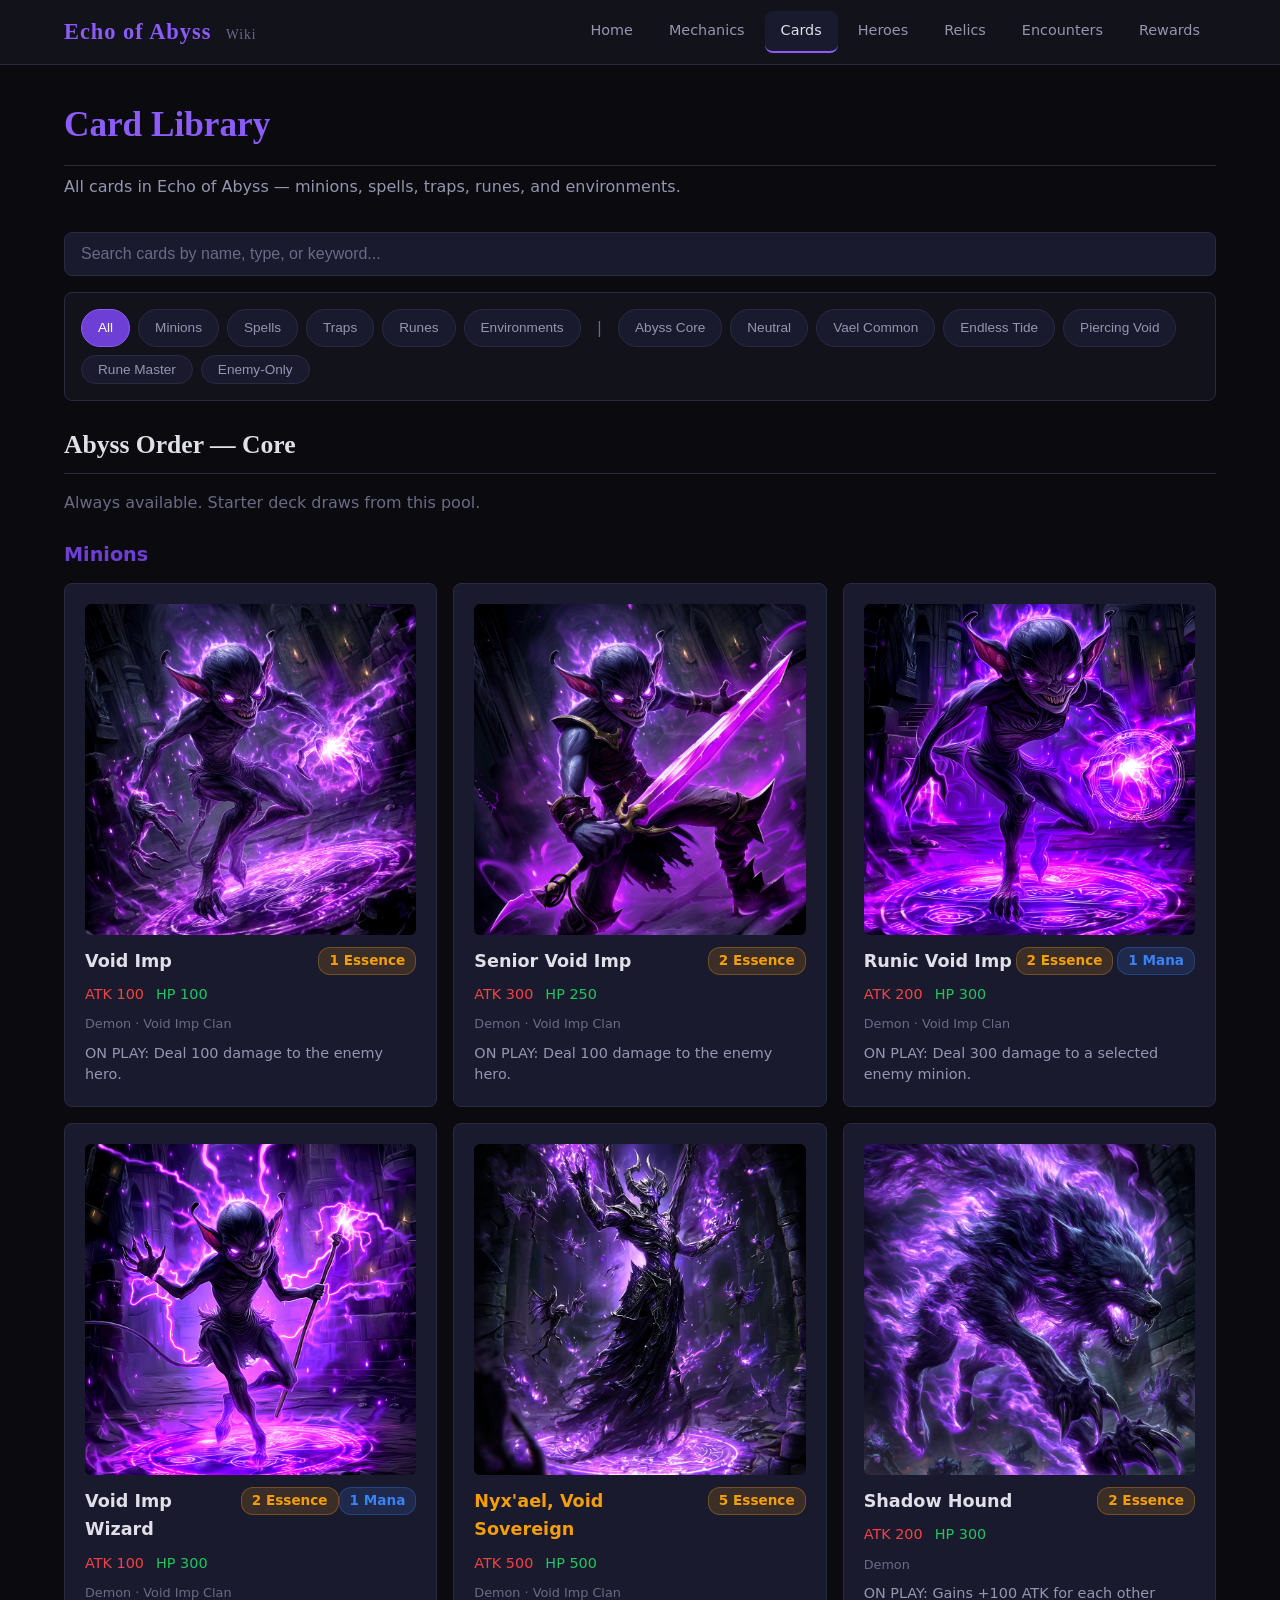
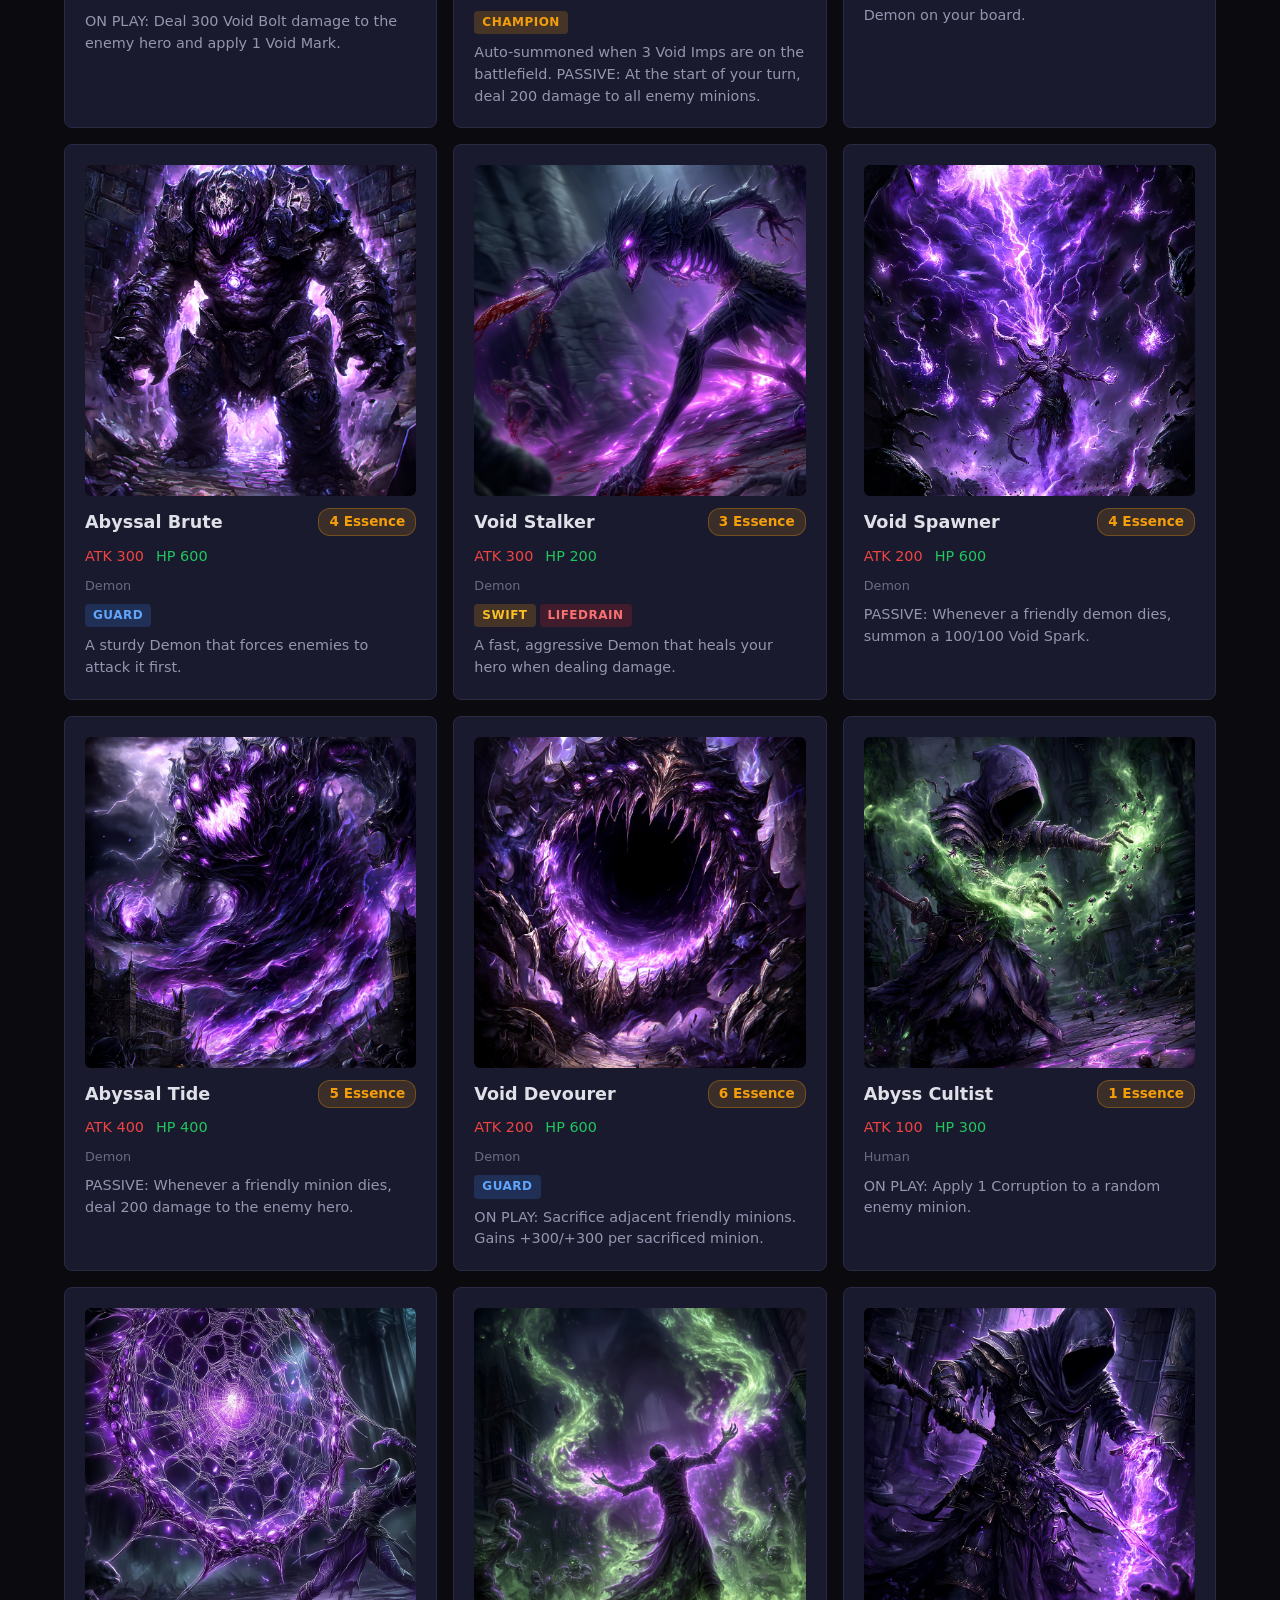
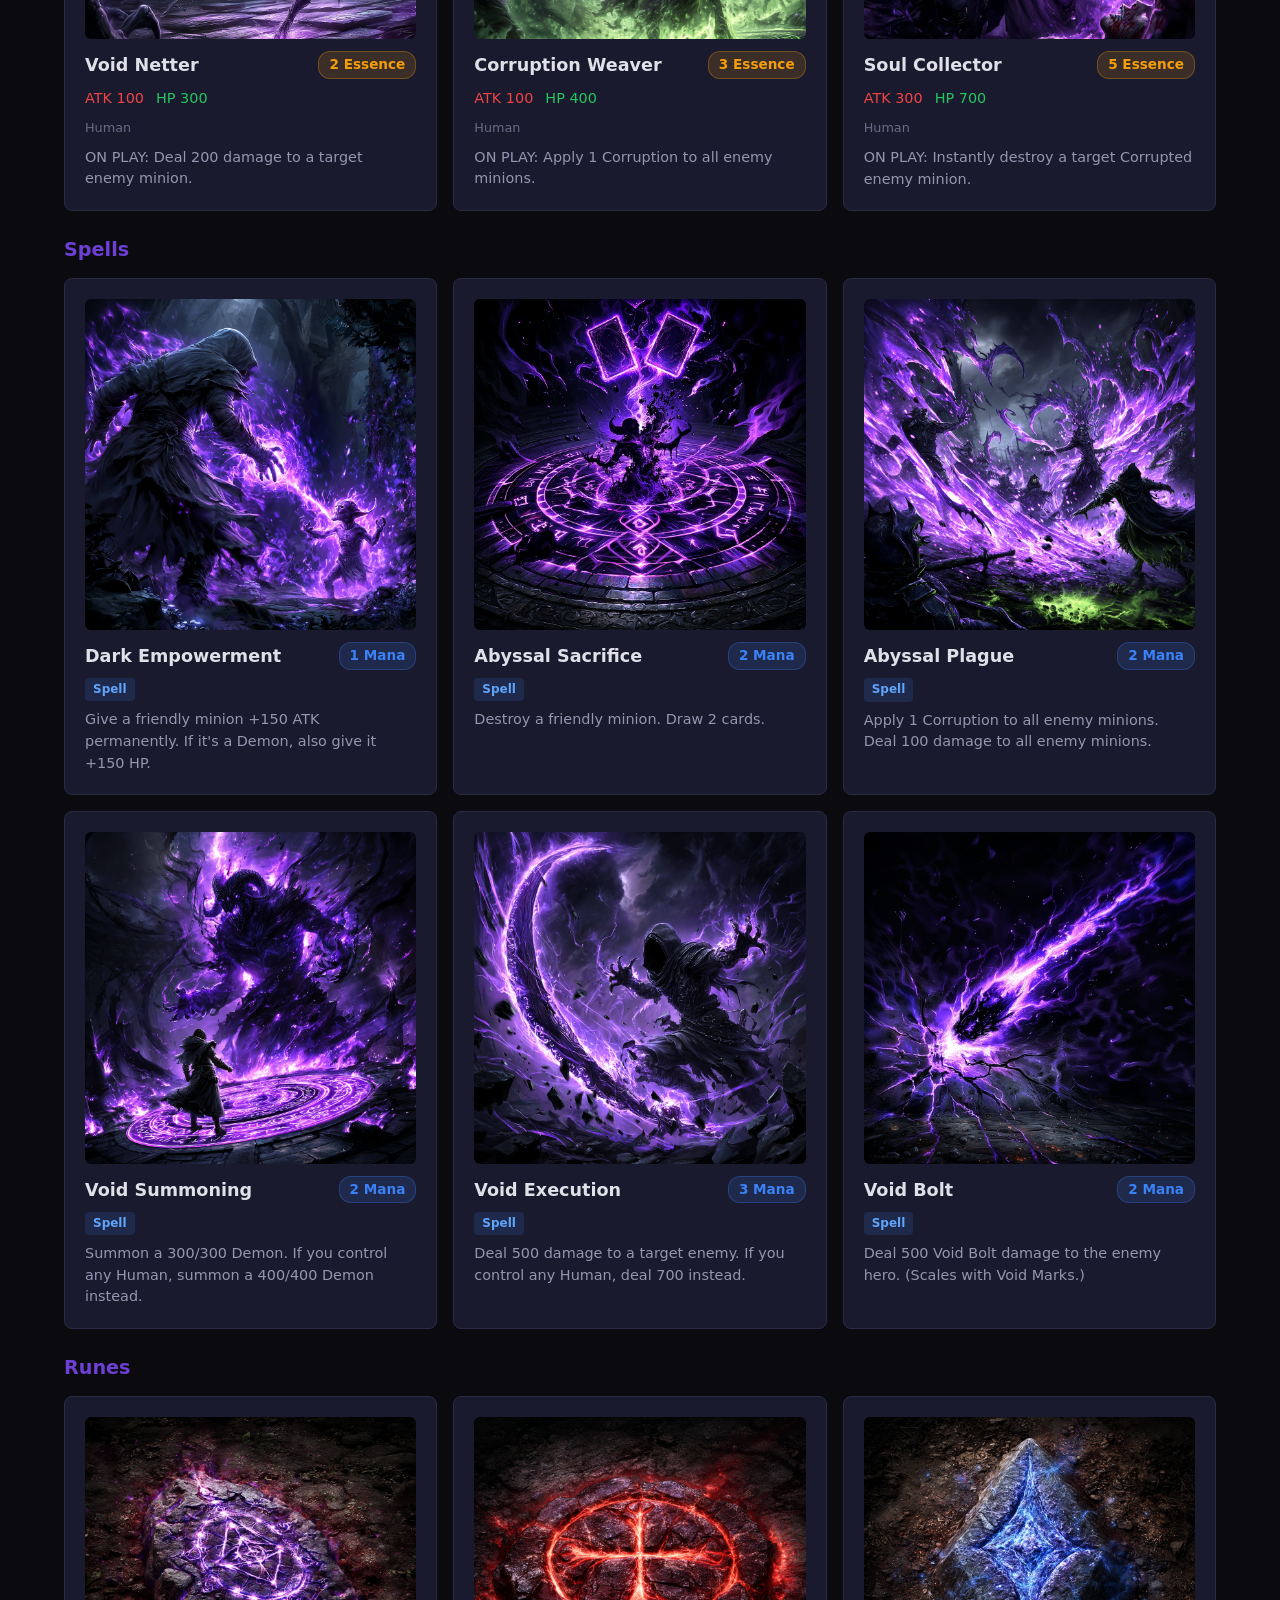
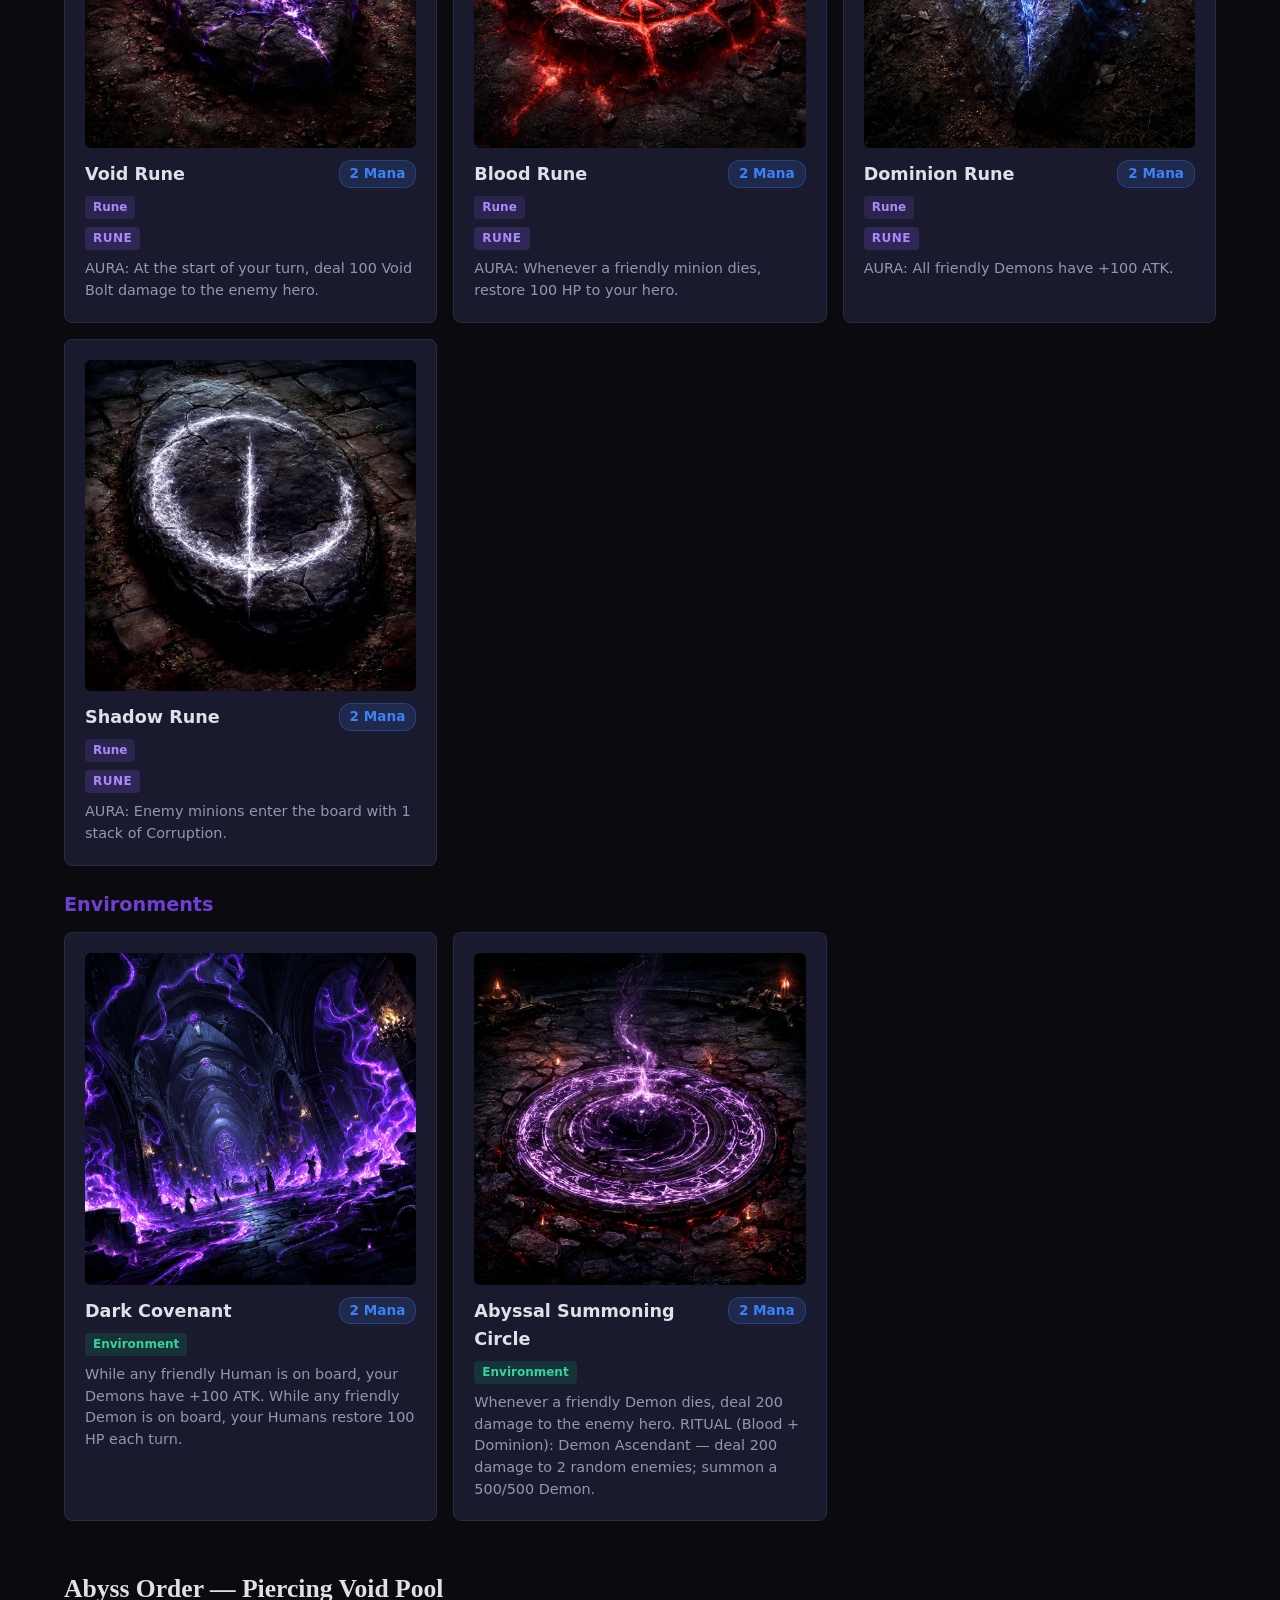
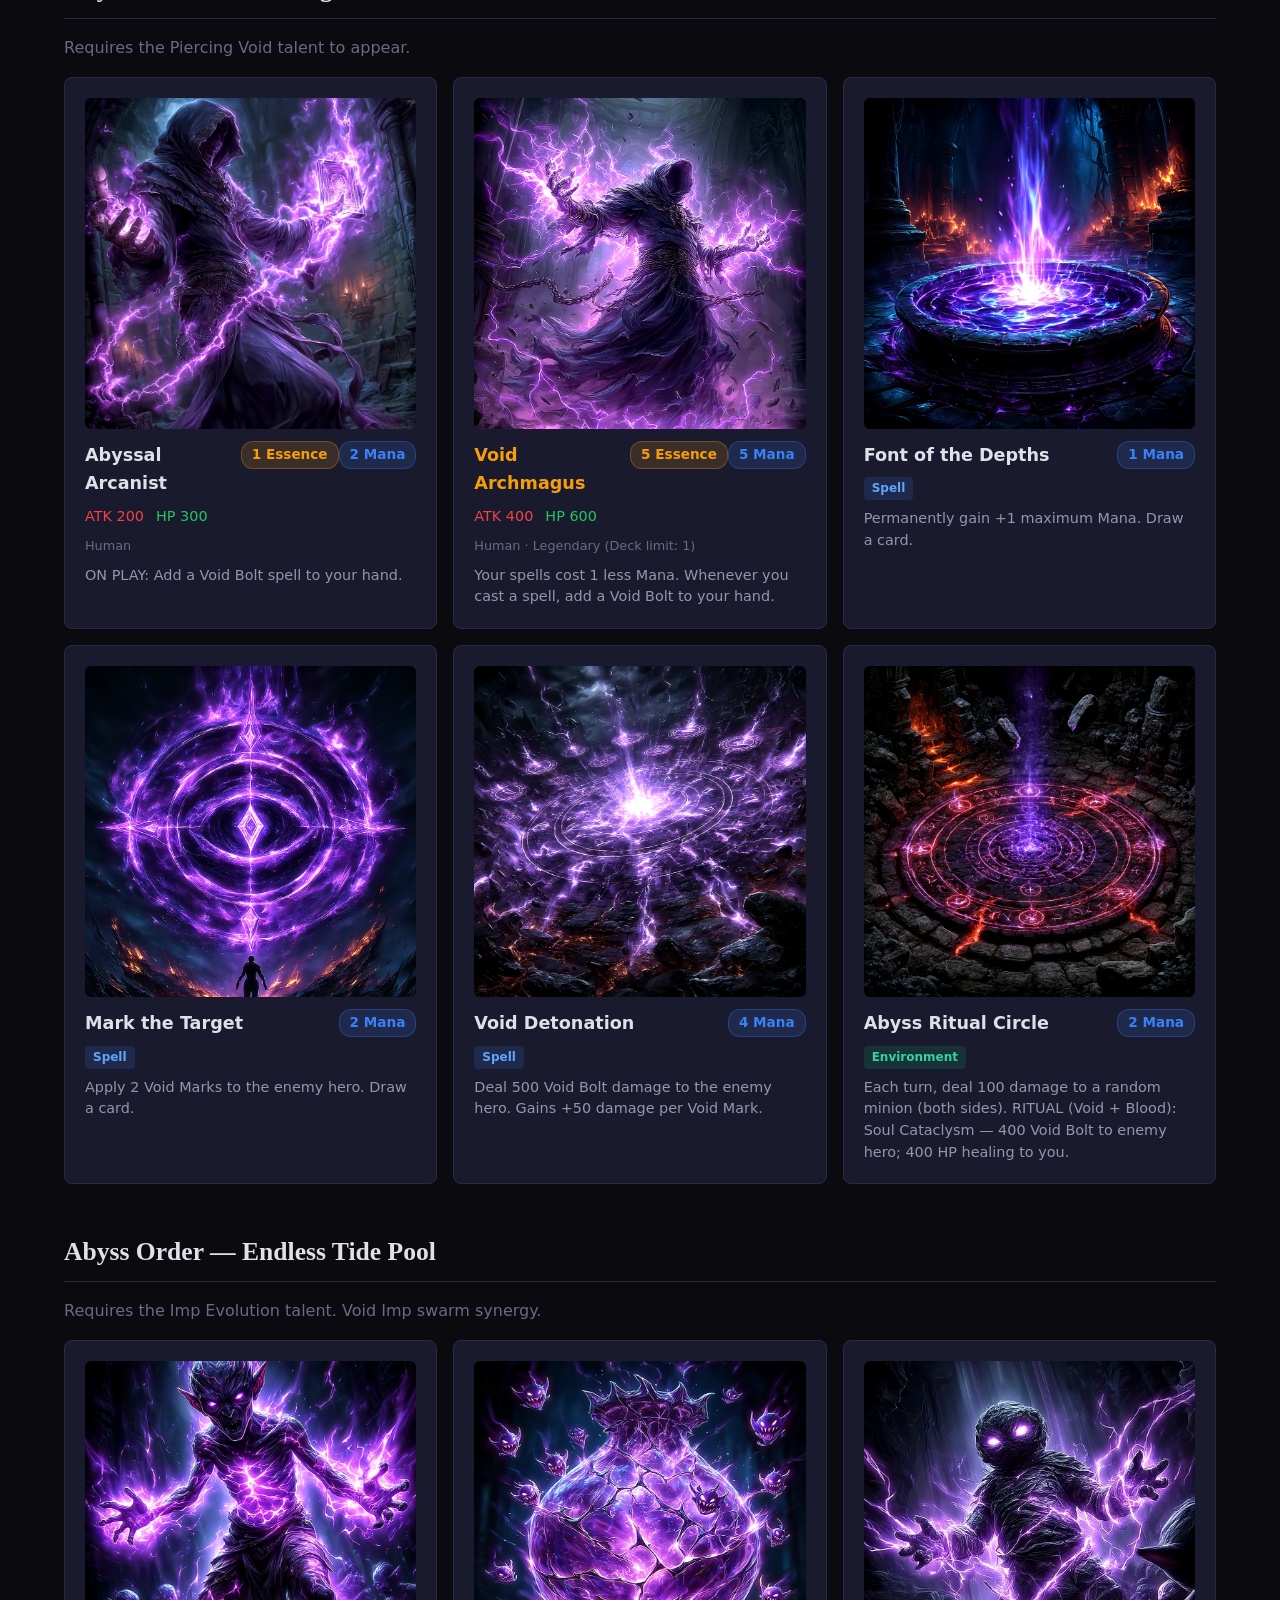
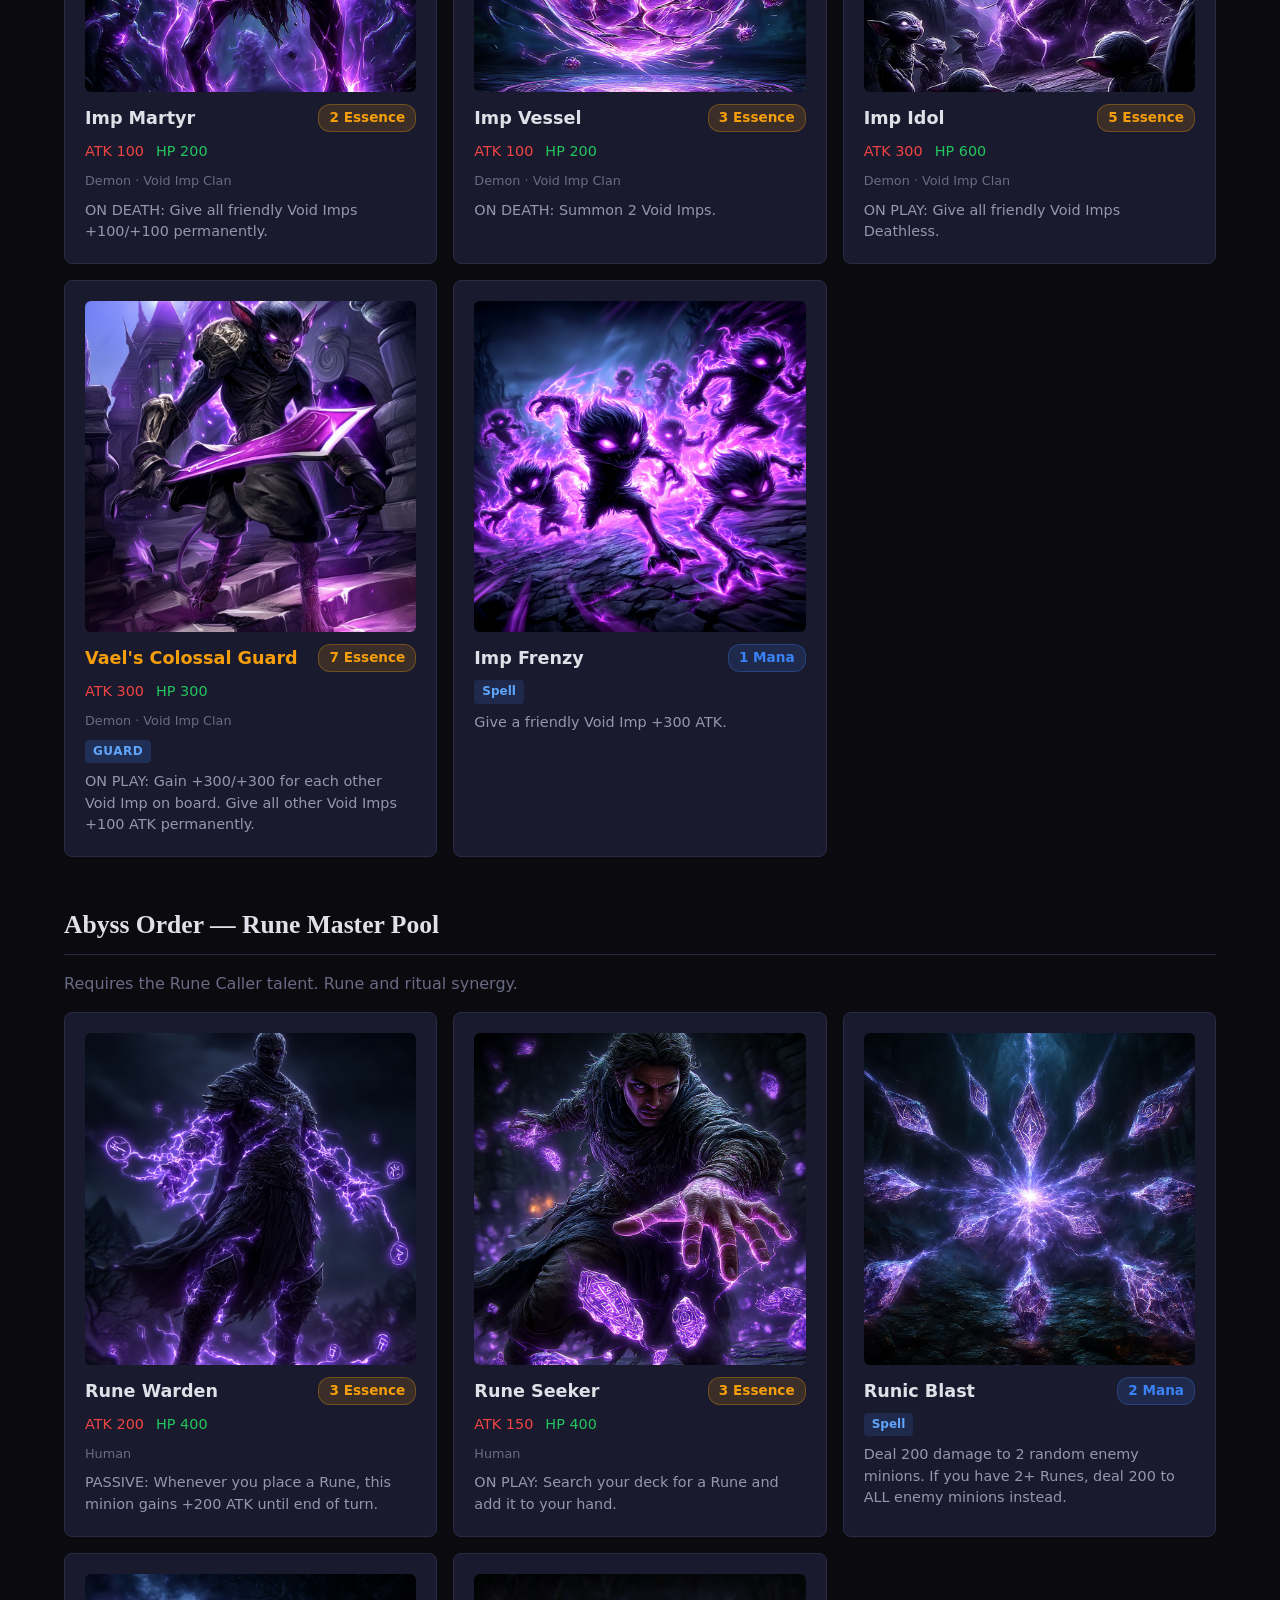
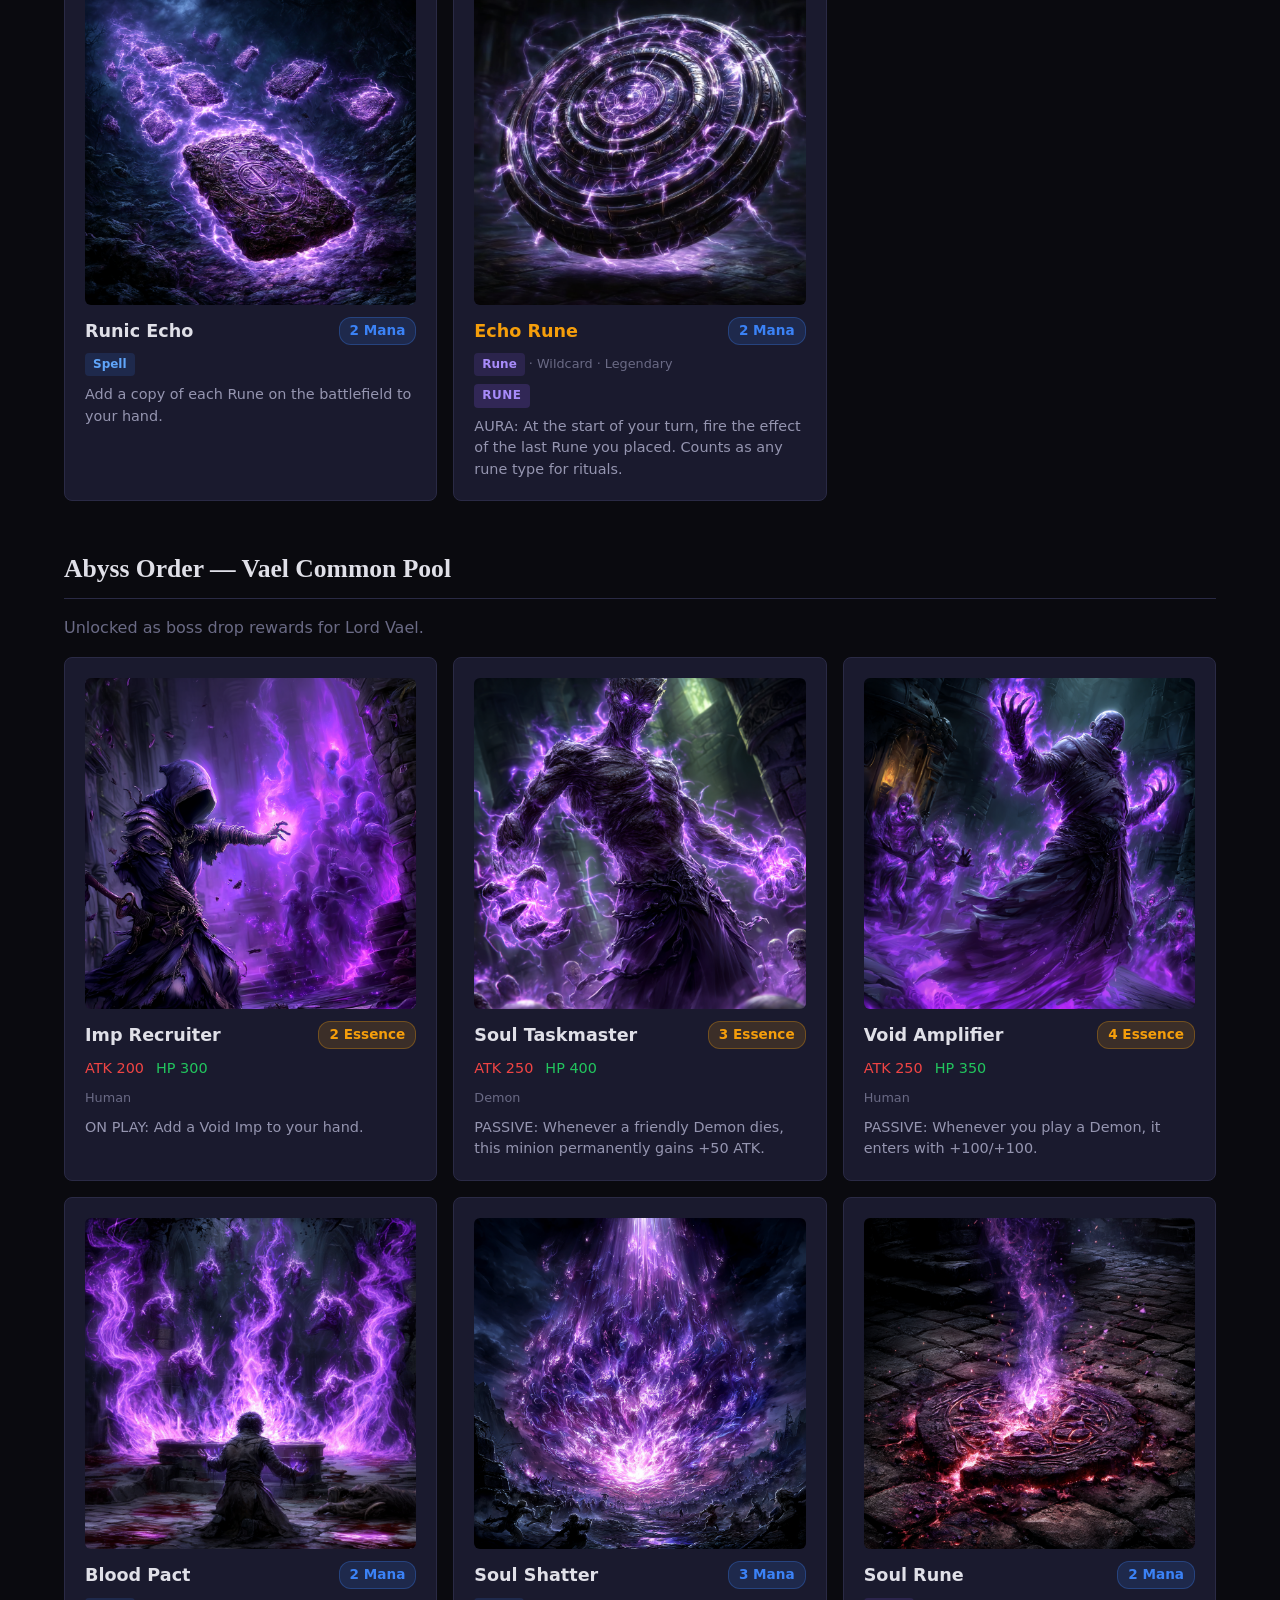
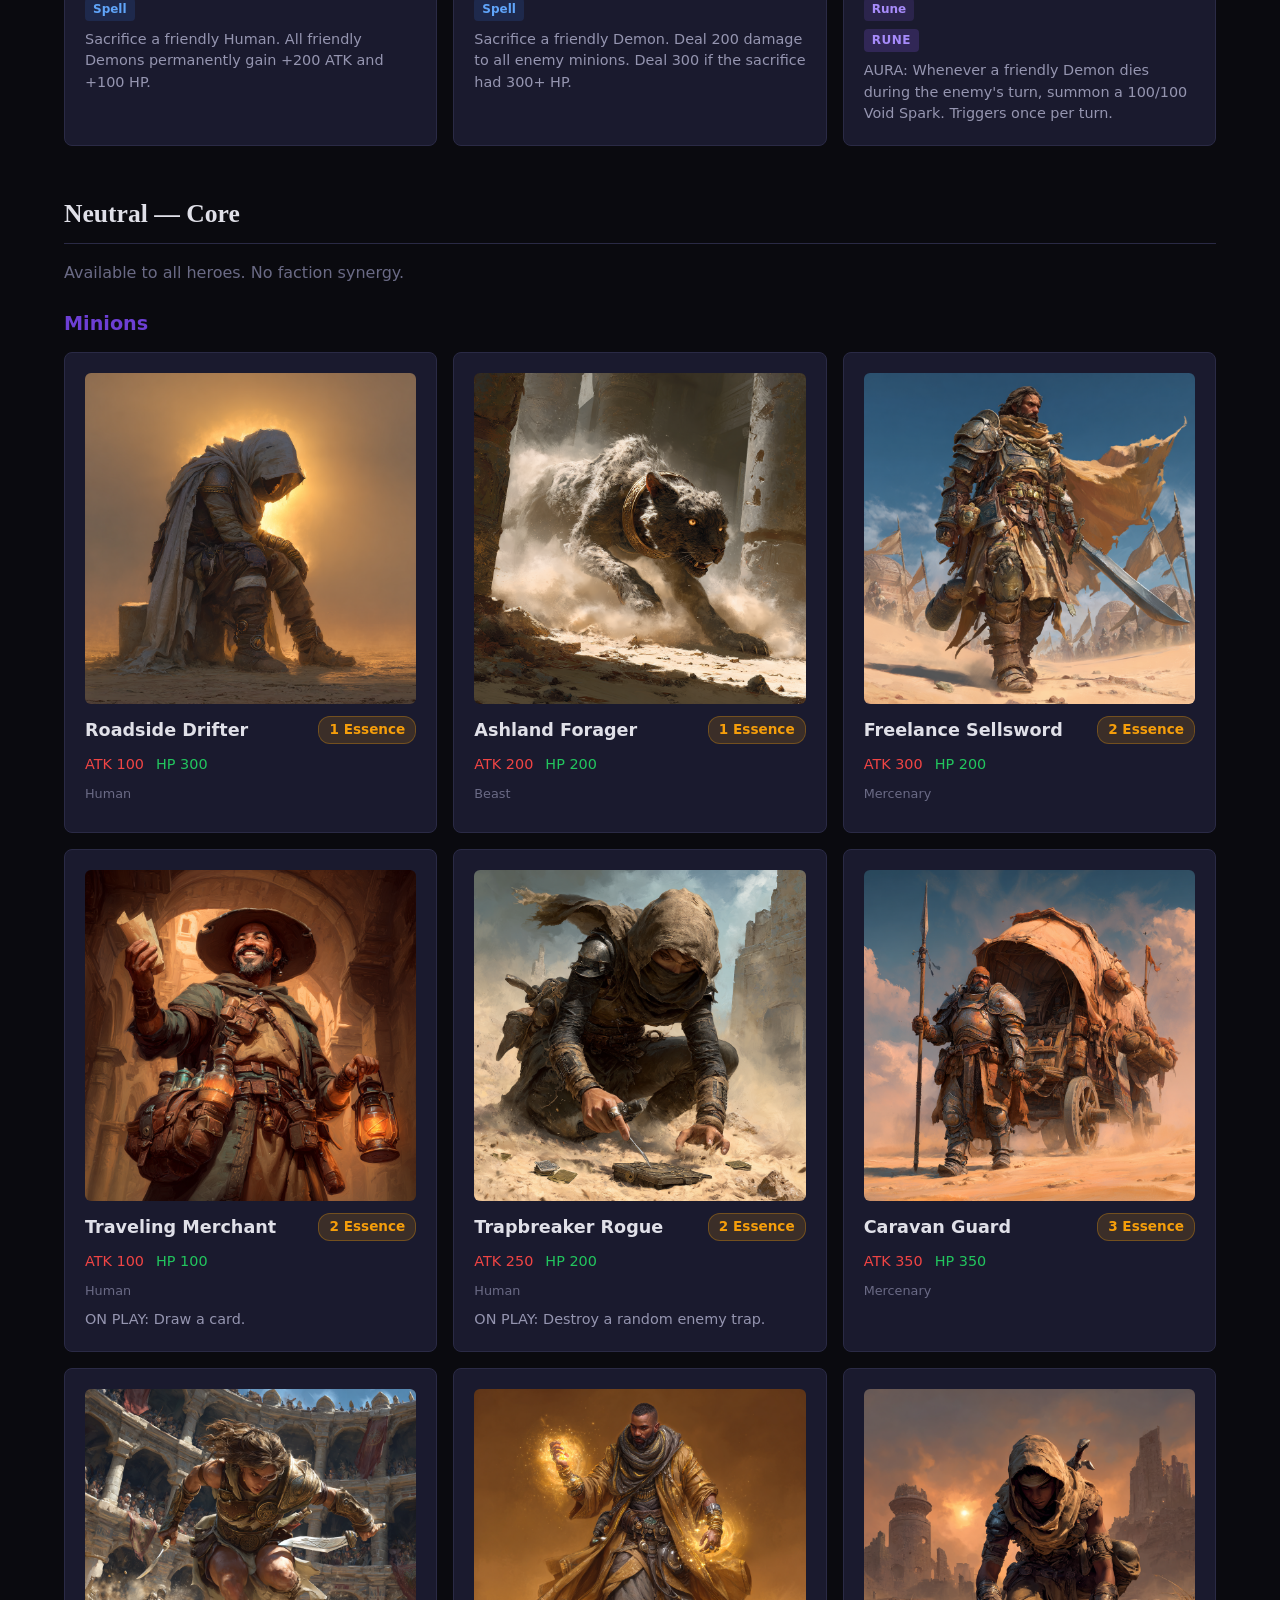
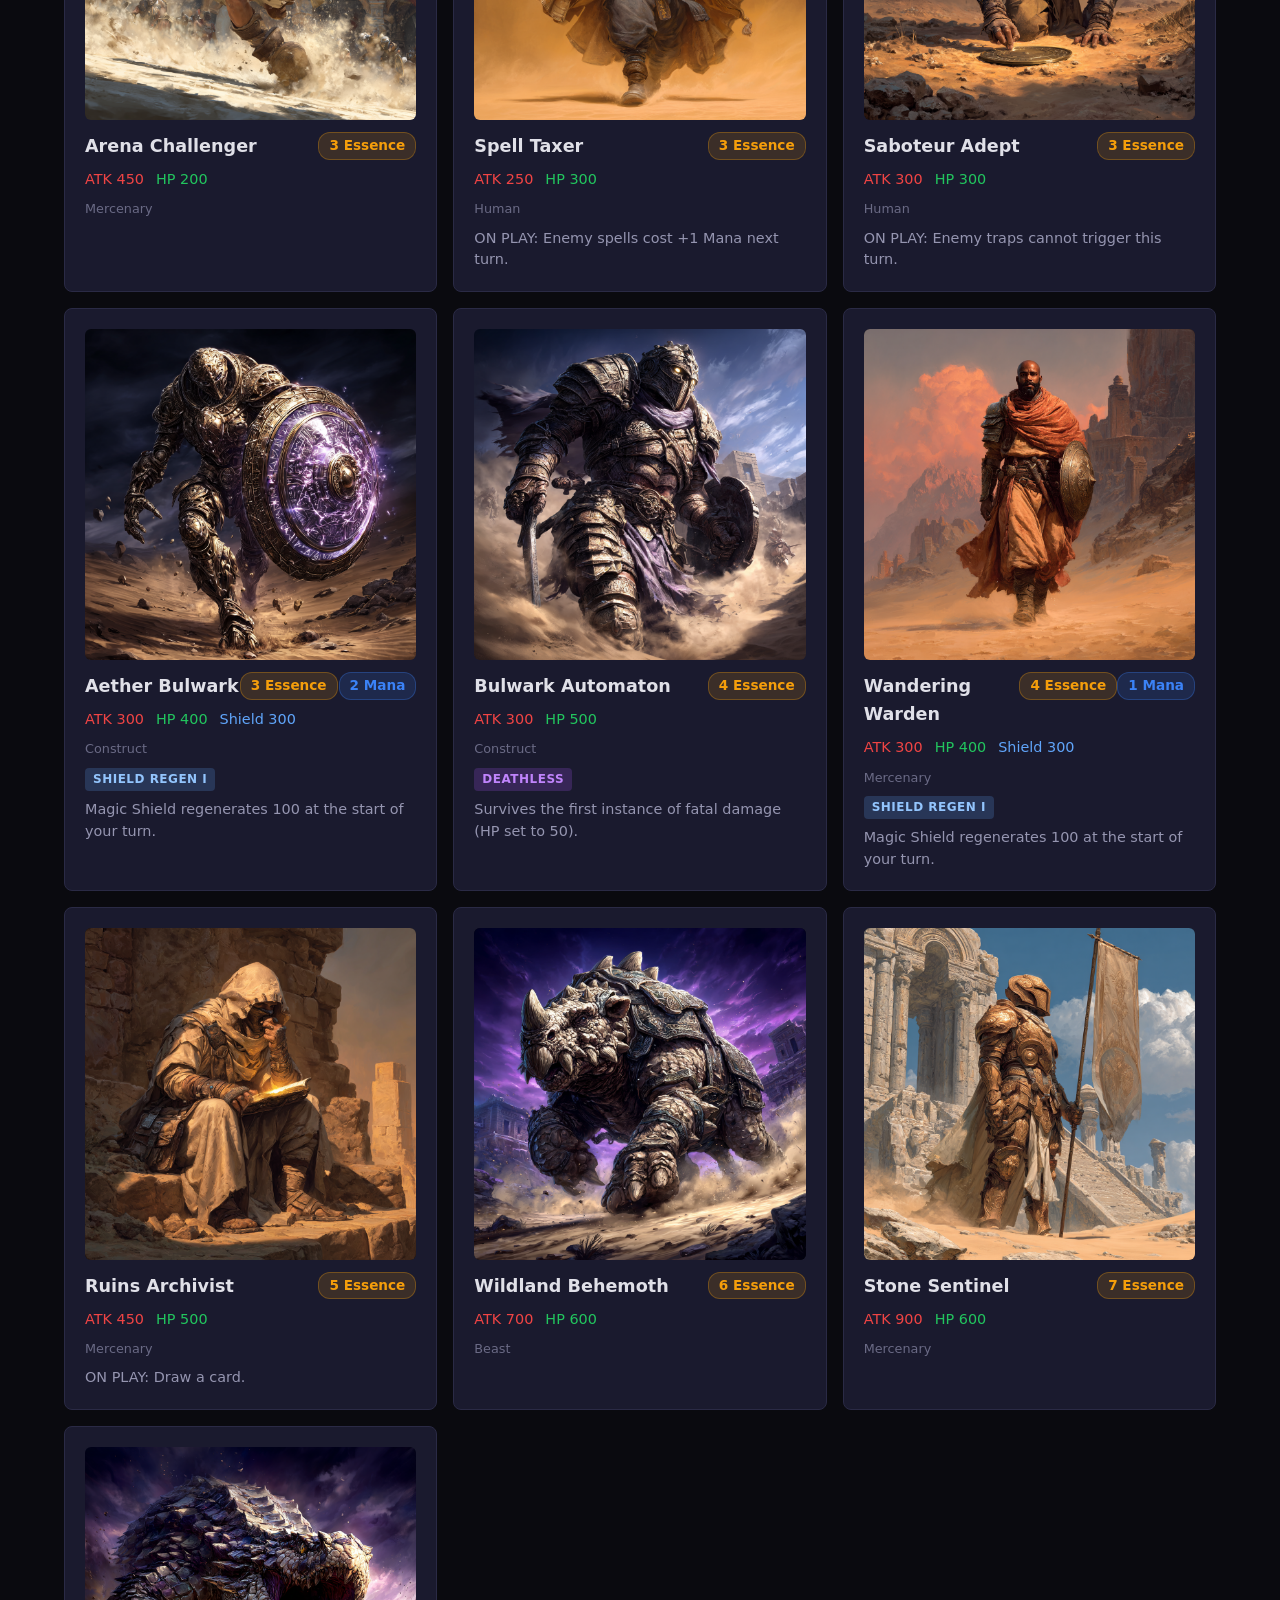
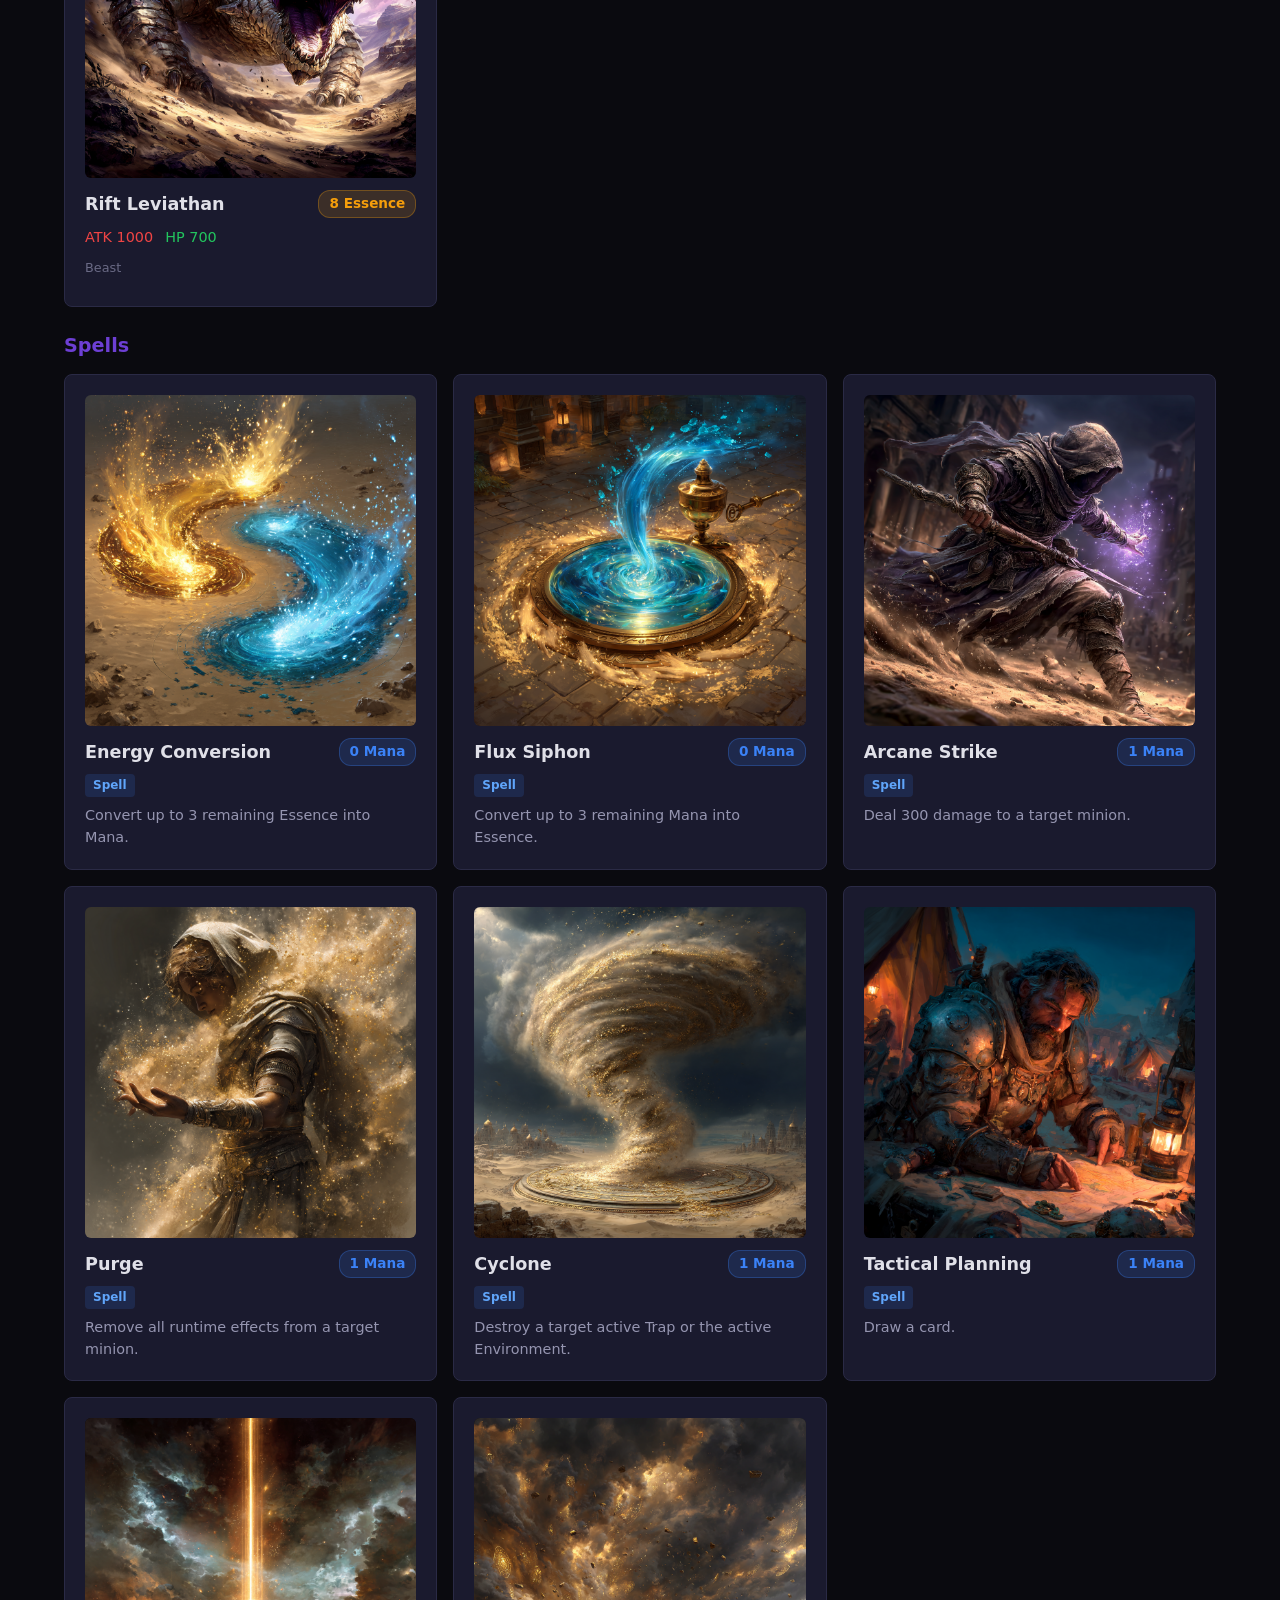
==== commit 3f99e000: "Split dual-cost tags into separate Essence and Mana badges Runic Void Imp, Void Imp Wizard, Abyssal " ====
--- a/cards.html
+++ b/cards.html
@@ -87,7 +87,8 @@
         <div class="card-art"><img src="assets/art/minions/runic_void_imp.png" alt="Runic Void Imp" loading="lazy"></div>
         <div class="card-header">
           <span class="card-name">Runic Void Imp</span>
-          <span class="card-cost cost-dual">2E + 1M</span>
+          <span class="card-cost cost-essence">2 Essence</span>
+          <span class="card-cost cost-mana">1 Mana</span>
         </div>
         <div class="card-stats">
           <span class="stat stat-atk">ATK 200</span>
@@ -101,7 +102,8 @@
         <div class="card-art"><img src="assets/art/minions/void_imp_wizard.png" alt="Void Imp Wizard" loading="lazy"></div>
         <div class="card-header">
           <span class="card-name">Void Imp Wizard</span>
-          <span class="card-cost cost-dual">2E + 1M</span>
+          <span class="card-cost cost-essence">2 Essence</span>
+          <span class="card-cost cost-mana">1 Mana</span>
         </div>
         <div class="card-stats">
           <span class="stat stat-atk">ATK 100</span>
@@ -431,7 +433,8 @@
         <div class="card-art"><img src="assets/art/minions/abyssal_arcanist.png" alt="Abyssal Arcanist" loading="lazy"></div>
         <div class="card-header">
           <span class="card-name">Abyssal Arcanist</span>
-          <span class="card-cost cost-dual">1E + 2M</span>
+          <span class="card-cost cost-essence">1 Essence</span>
+          <span class="card-cost cost-mana">2 Mana</span>
         </div>
         <div class="card-stats">
           <span class="stat stat-atk">ATK 200</span>
@@ -445,7 +448,8 @@
         <div class="card-art"><img src="assets/art/minions/void_archmagus.png" alt="Void Archmagus" loading="lazy"></div>
         <div class="card-header">
           <span class="card-name legendary">Void Archmagus</span>
-          <span class="card-cost cost-dual">5E + 5M</span>
+          <span class="card-cost cost-essence">5 Essence</span>
+          <span class="card-cost cost-mana">5 Mana</span>
         </div>
         <div class="card-stats">
           <span class="stat stat-atk">ATK 400</span>
@@ -835,7 +839,8 @@
         <div class="card-art"><img src="assets/art/minions/aether_bulwark.png" alt="Aether Bulwark" loading="lazy"></div>
         <div class="card-header">
           <span class="card-name">Aether Bulwark</span>
-          <span class="card-cost cost-dual">3E + 2M</span>
+          <span class="card-cost cost-essence">3 Essence</span>
+          <span class="card-cost cost-mana">2 Mana</span>
         </div>
         <div class="card-stats"><span class="stat stat-atk">ATK 300</span><span class="stat stat-hp">HP 400</span><span class="stat stat-shield">Shield 300</span></div>
         <div class="card-type">Construct</div>
@@ -859,7 +864,8 @@
         <div class="card-art"><img src="assets/art/minions/wandering_warden.png" alt="Wandering Warden" loading="lazy"></div>
         <div class="card-header">
           <span class="card-name">Wandering Warden</span>
-          <span class="card-cost cost-dual">4E + 1M</span>
+          <span class="card-cost cost-essence">4 Essence</span>
+          <span class="card-cost cost-mana">1 Mana</span>
         </div>
         <div class="card-stats"><span class="stat stat-atk">ATK 300</span><span class="stat stat-hp">HP 400</span><span class="stat stat-shield">Shield 300</span></div>
         <div class="card-type">Mercenary</div>
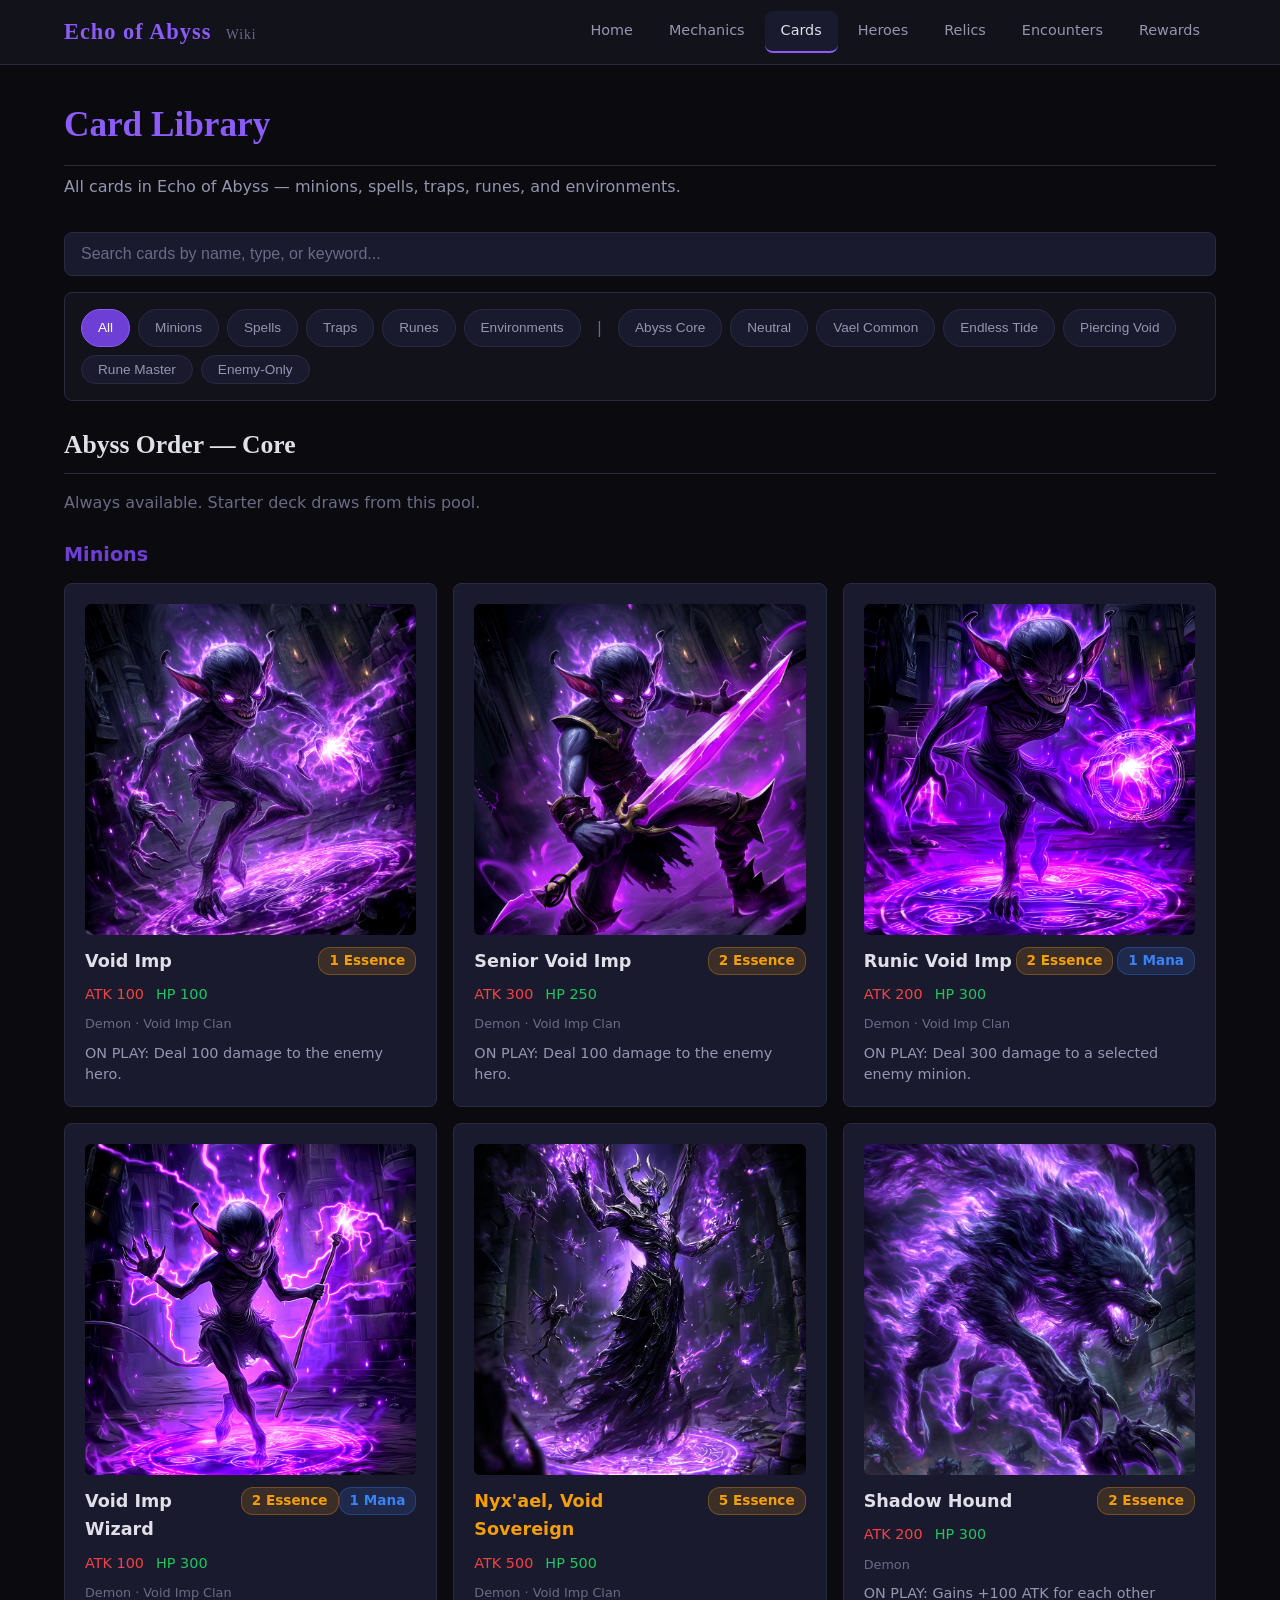
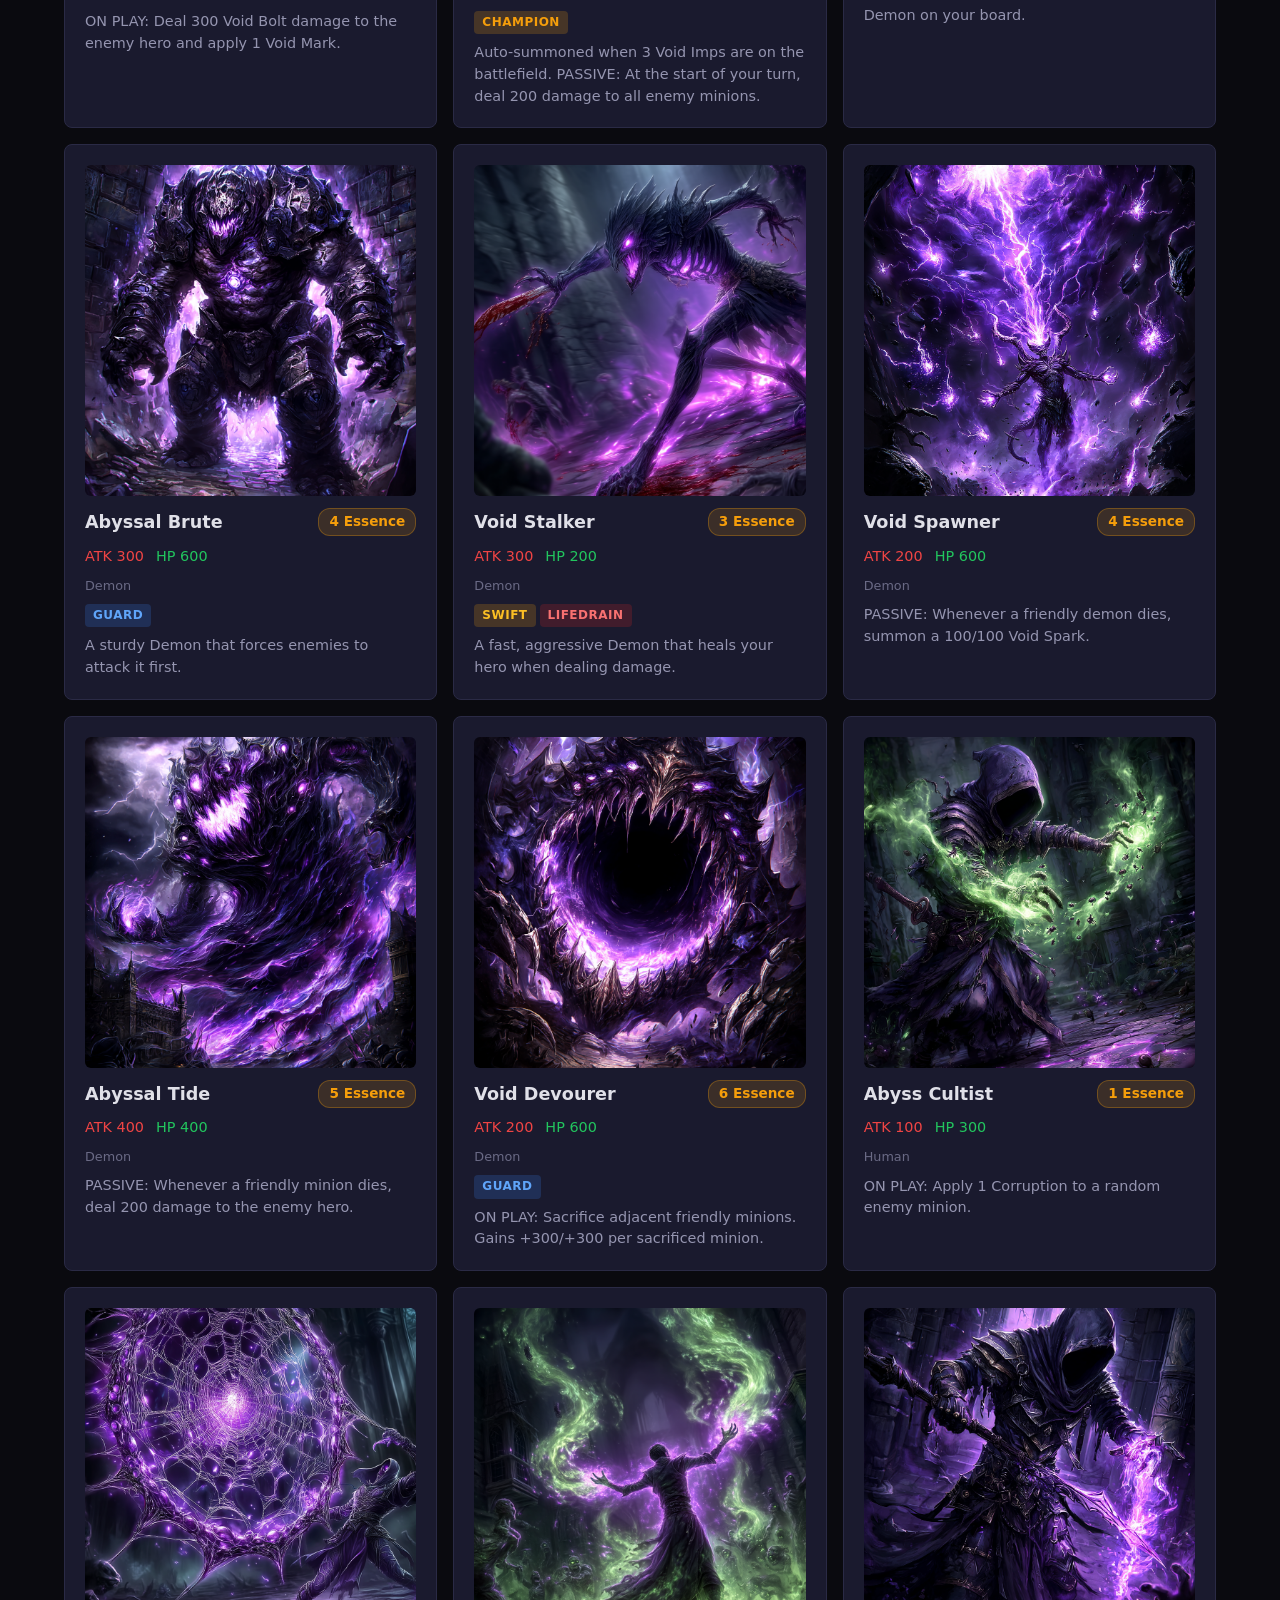
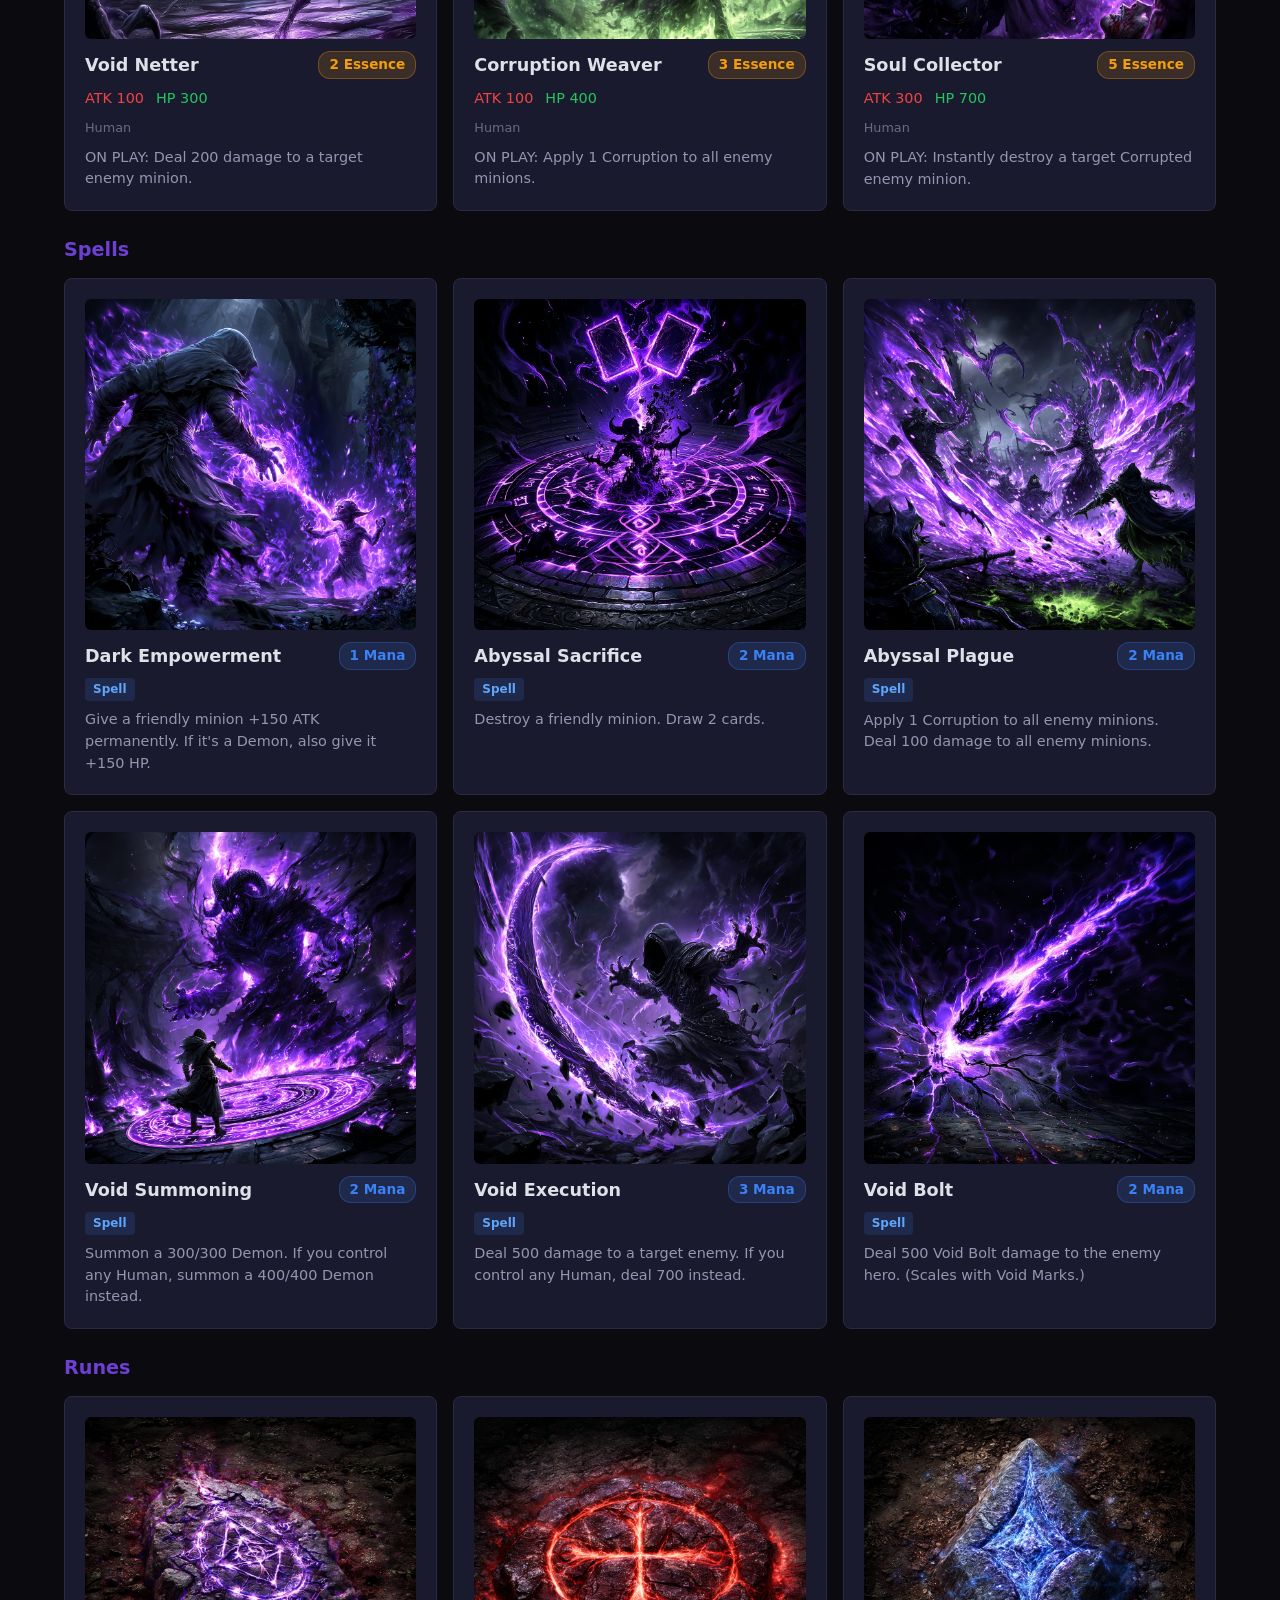
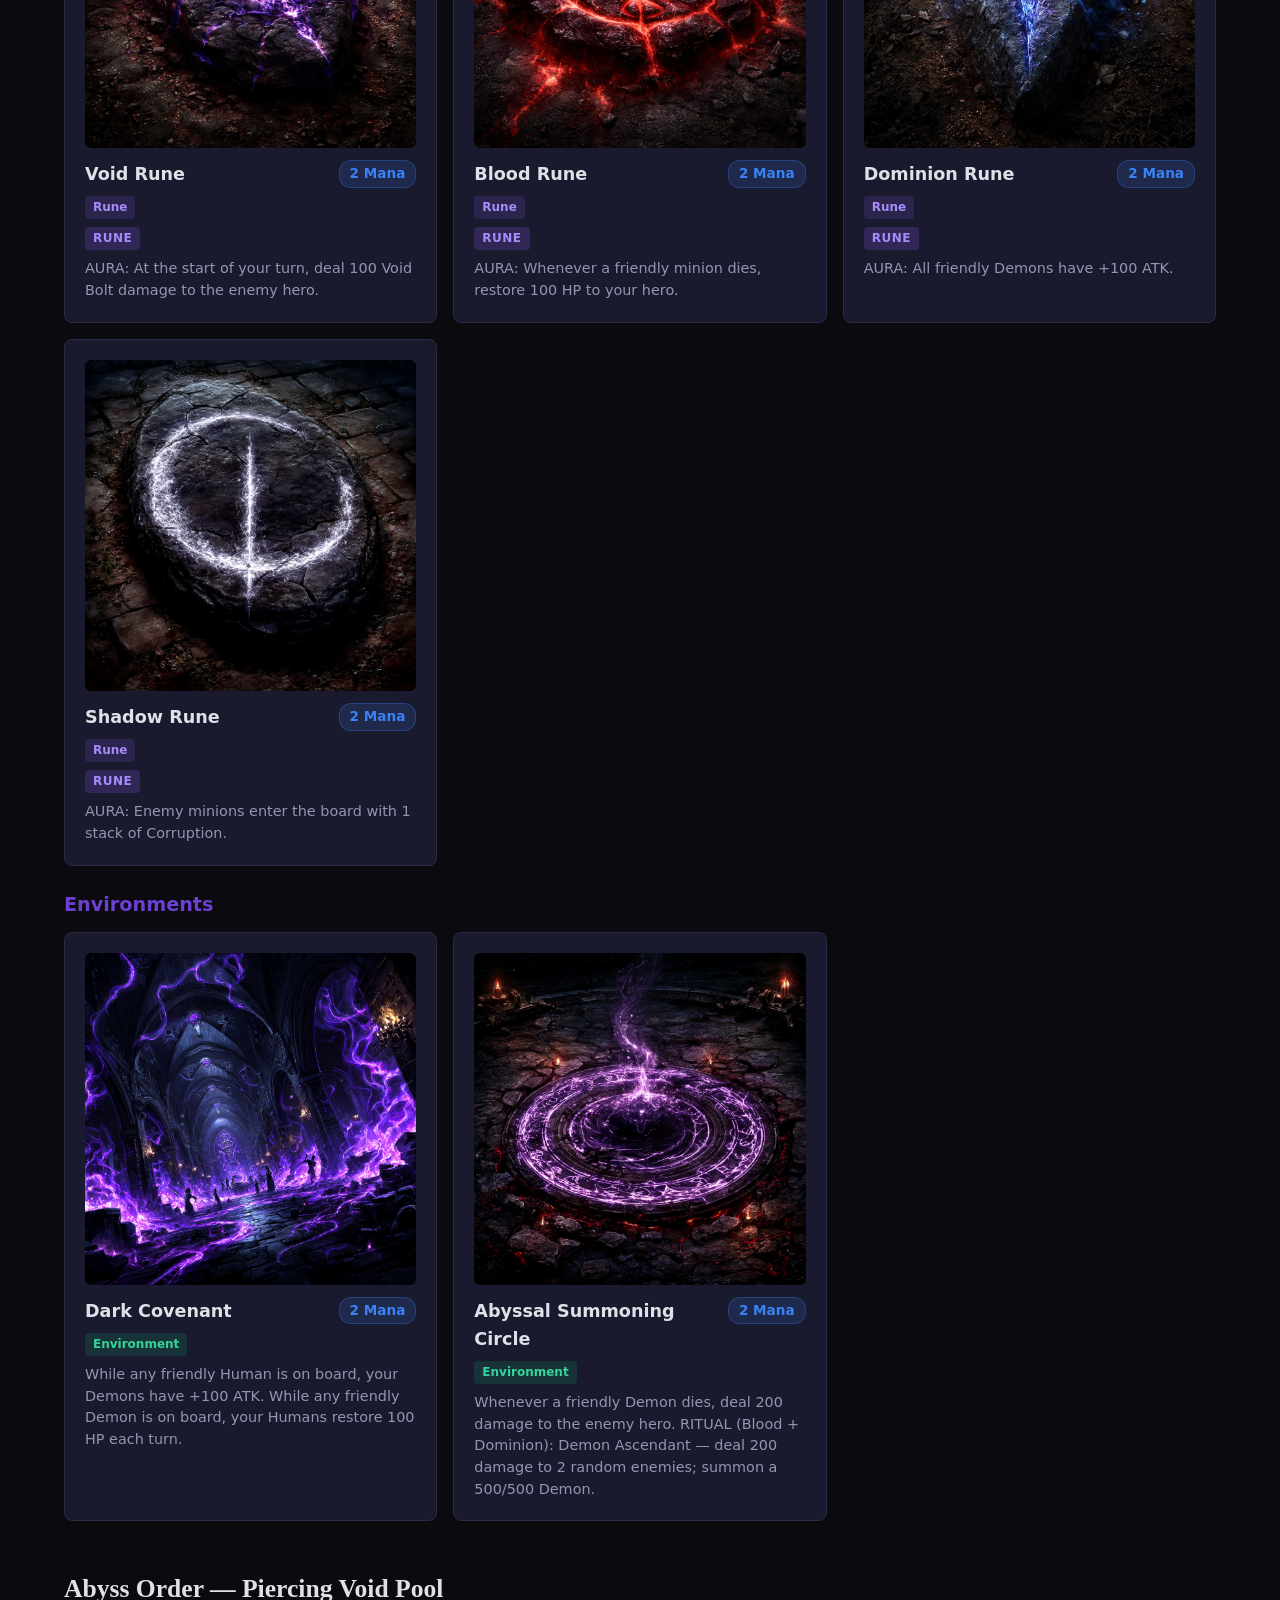
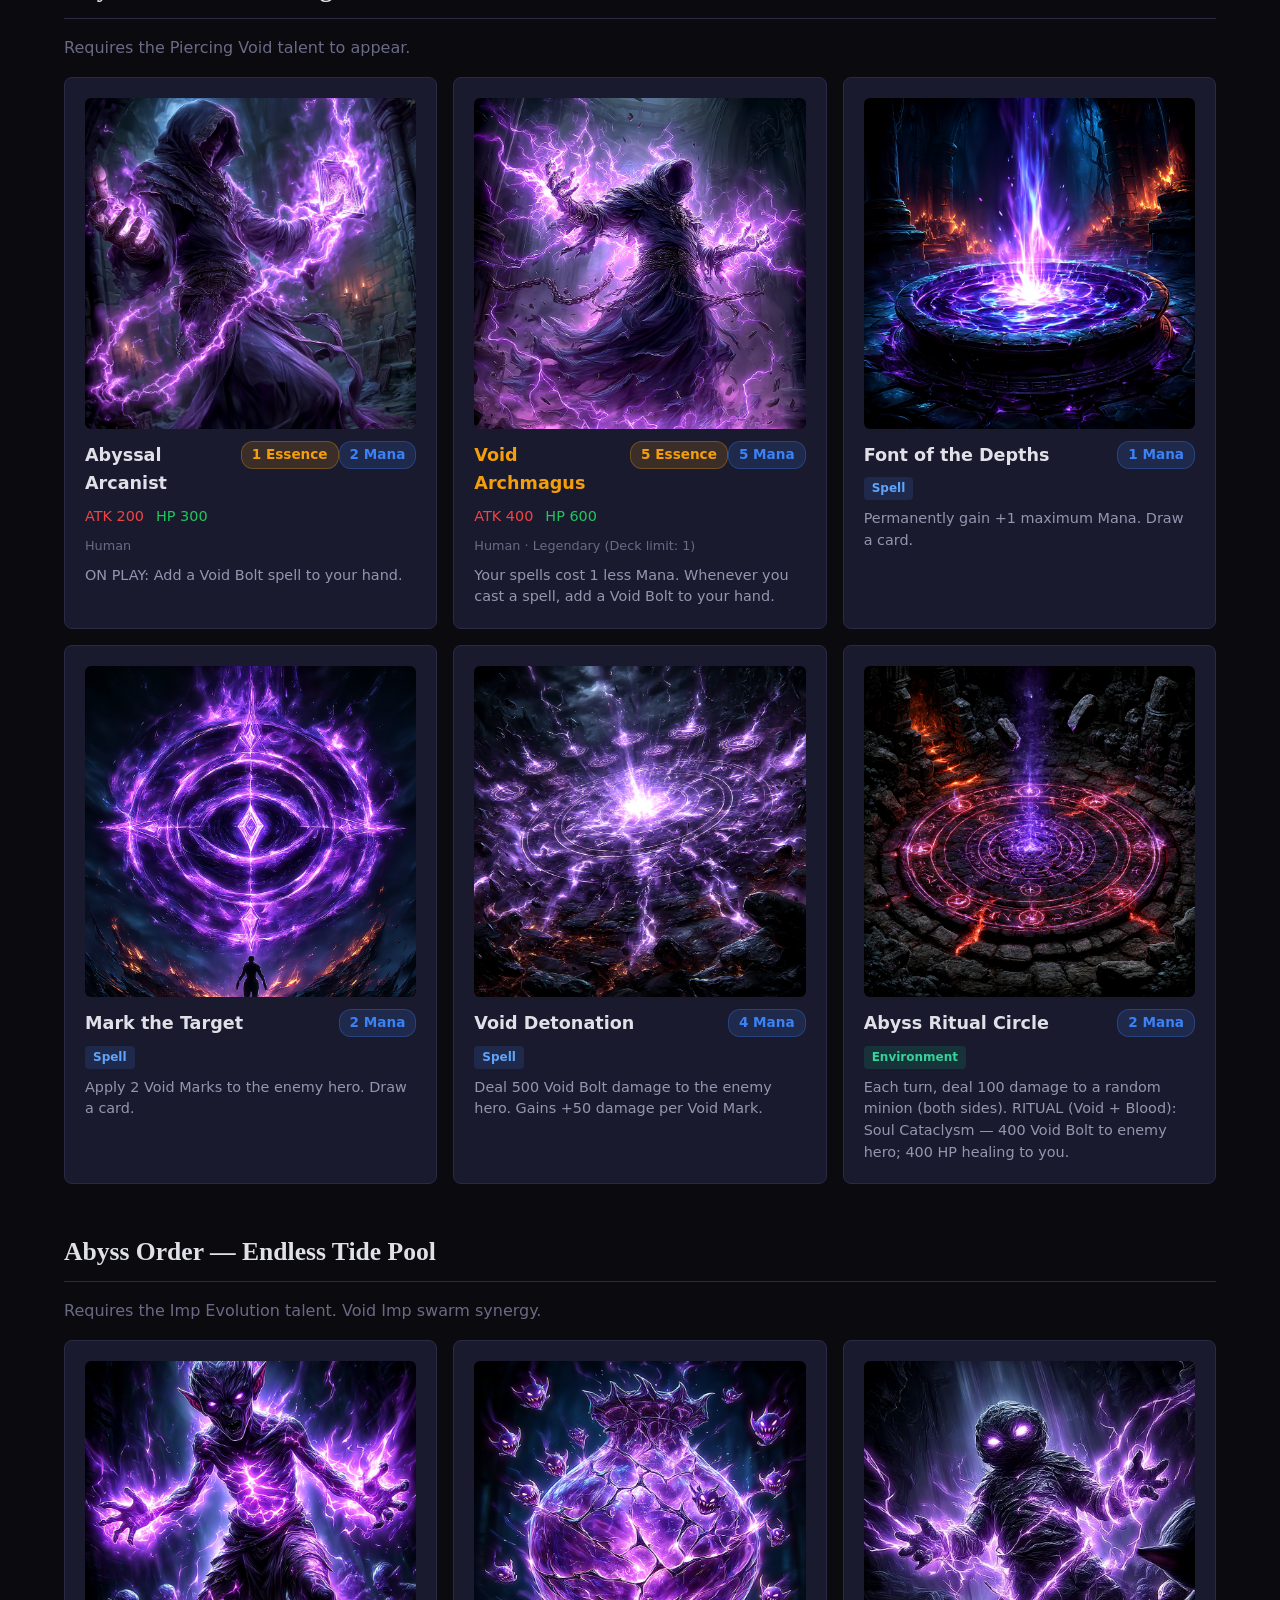
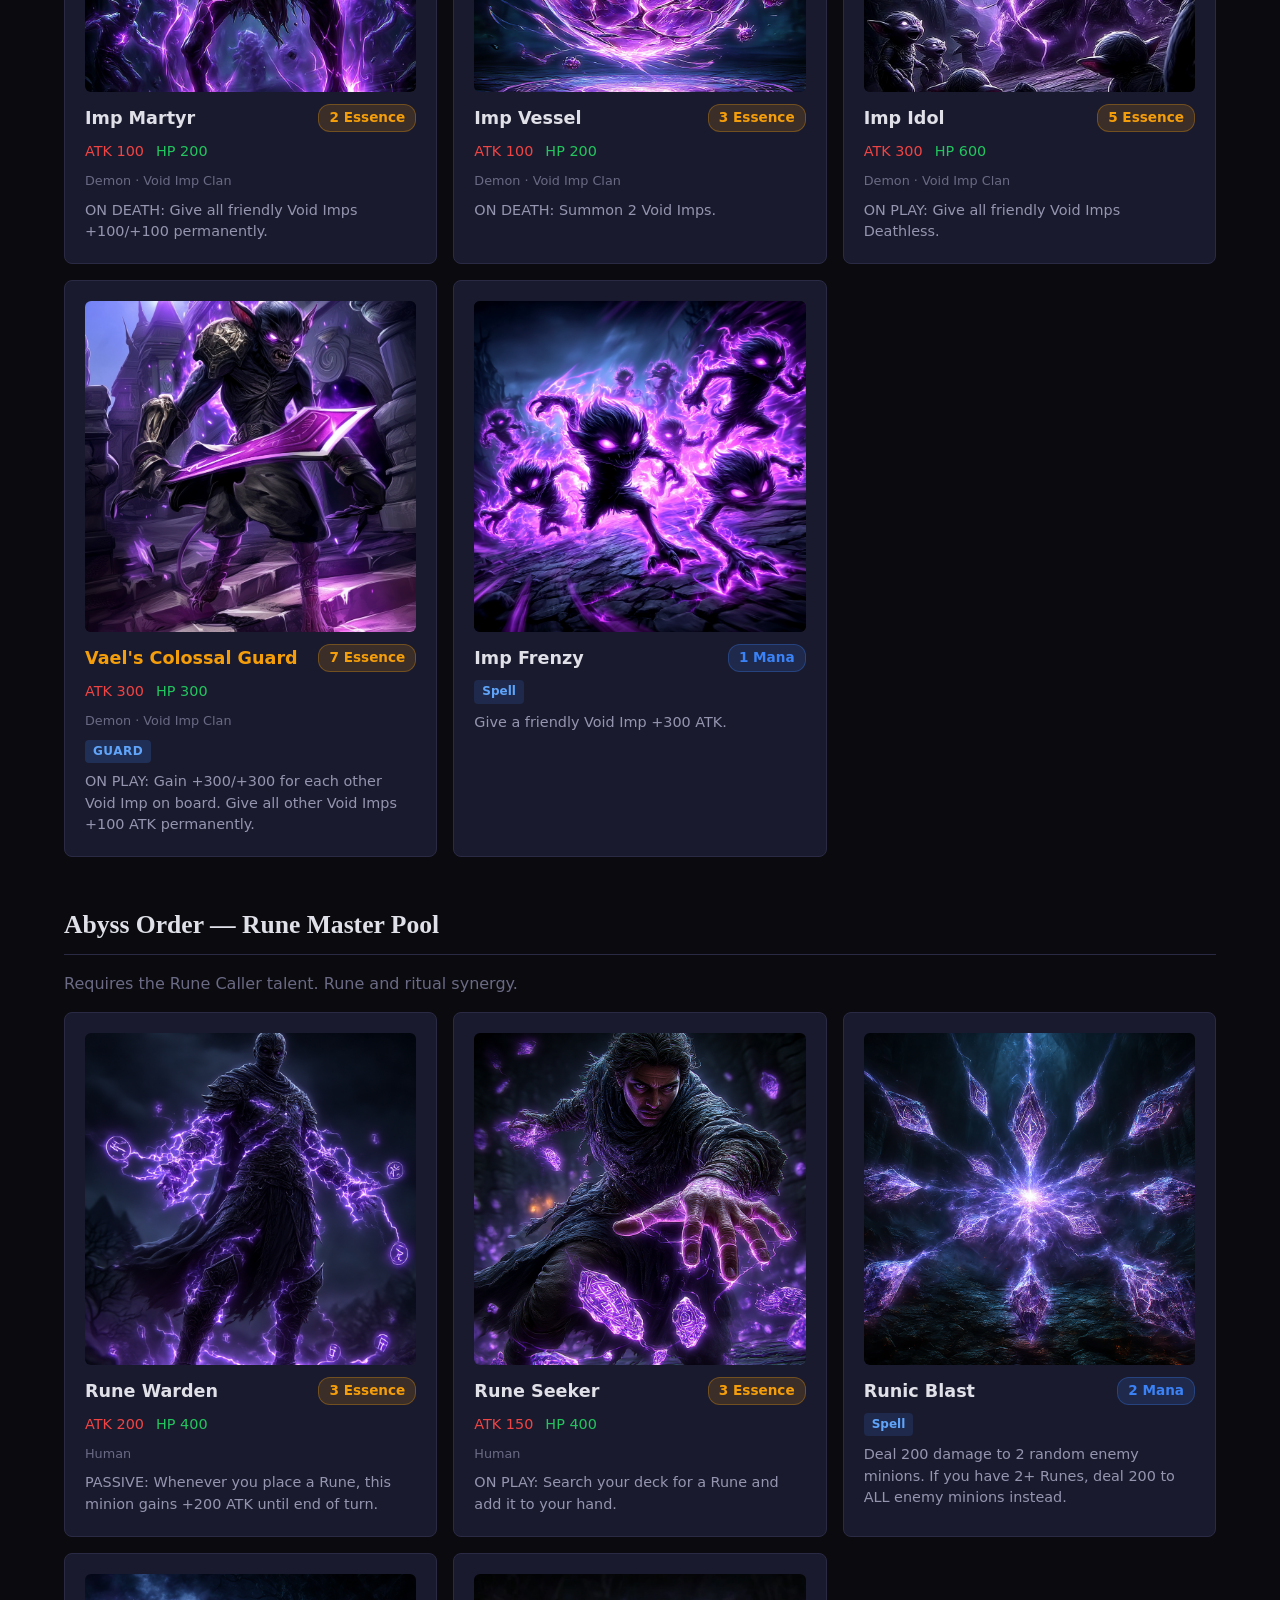
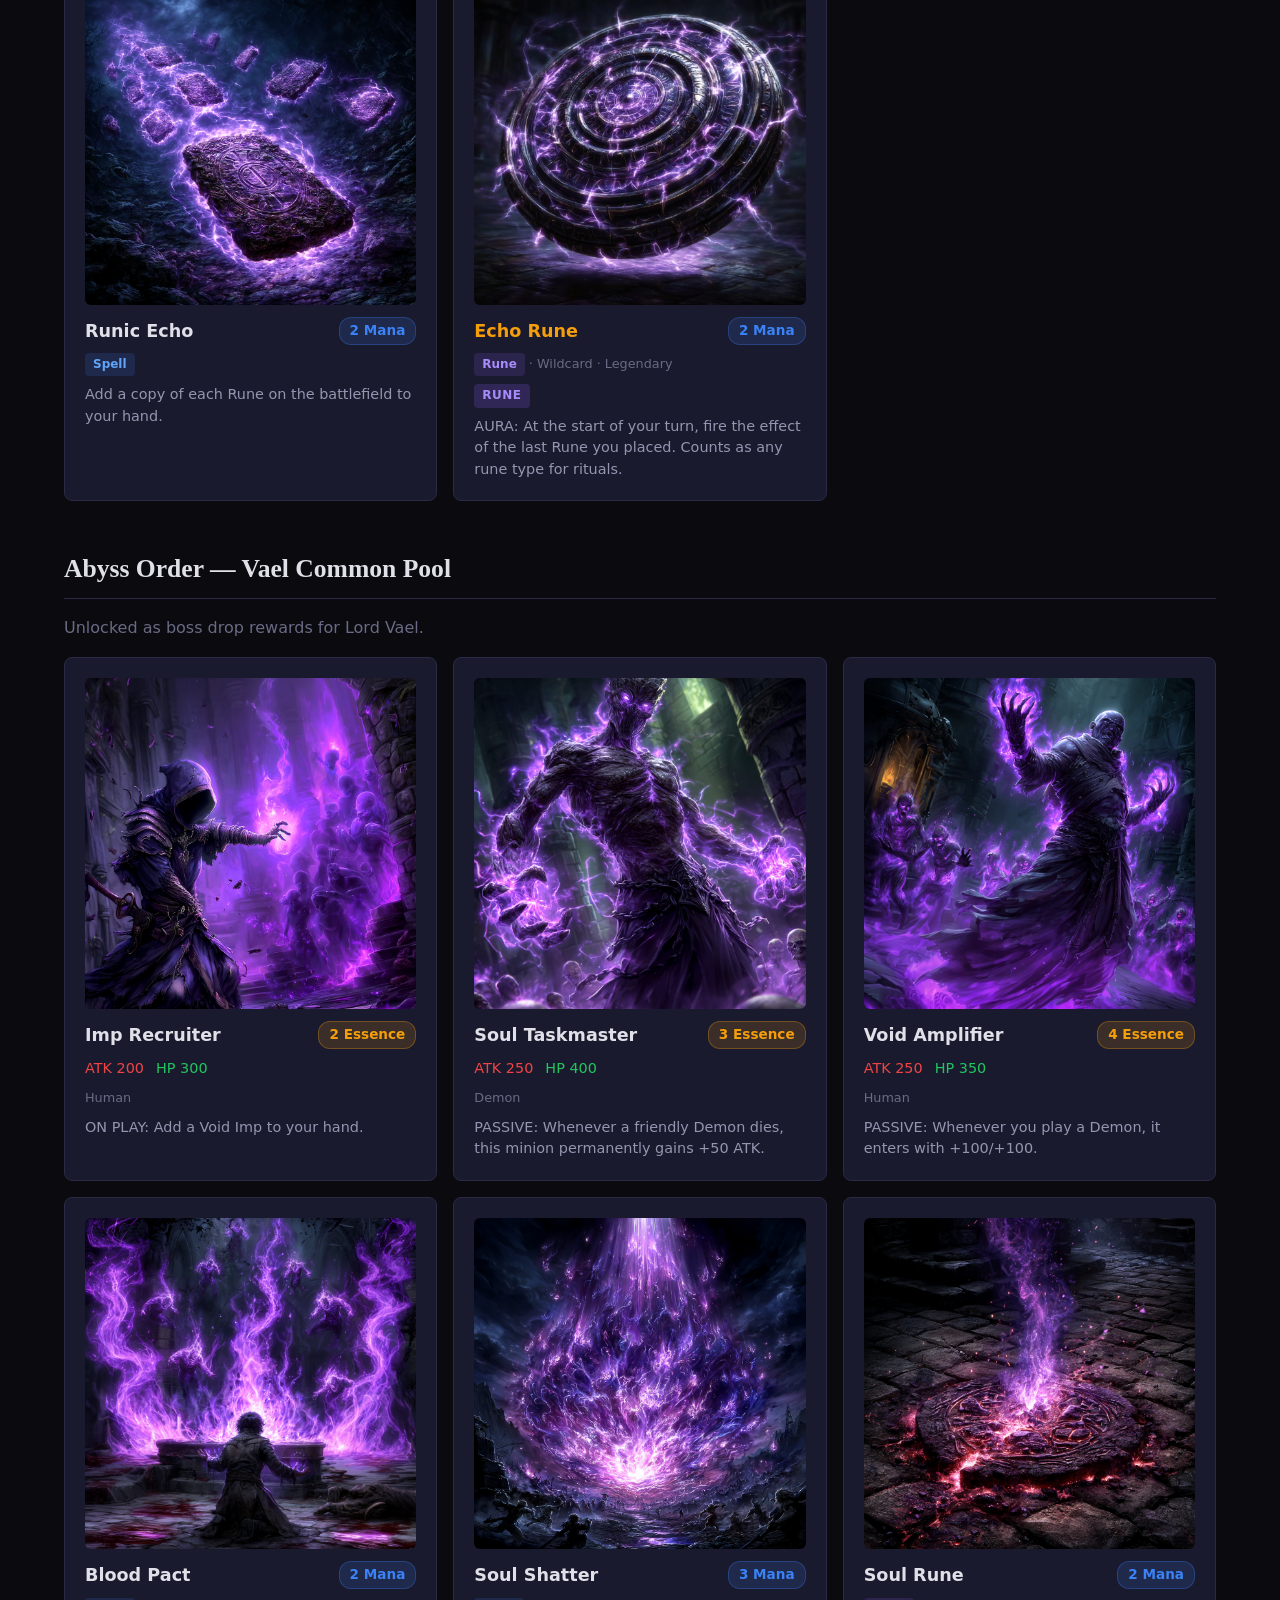
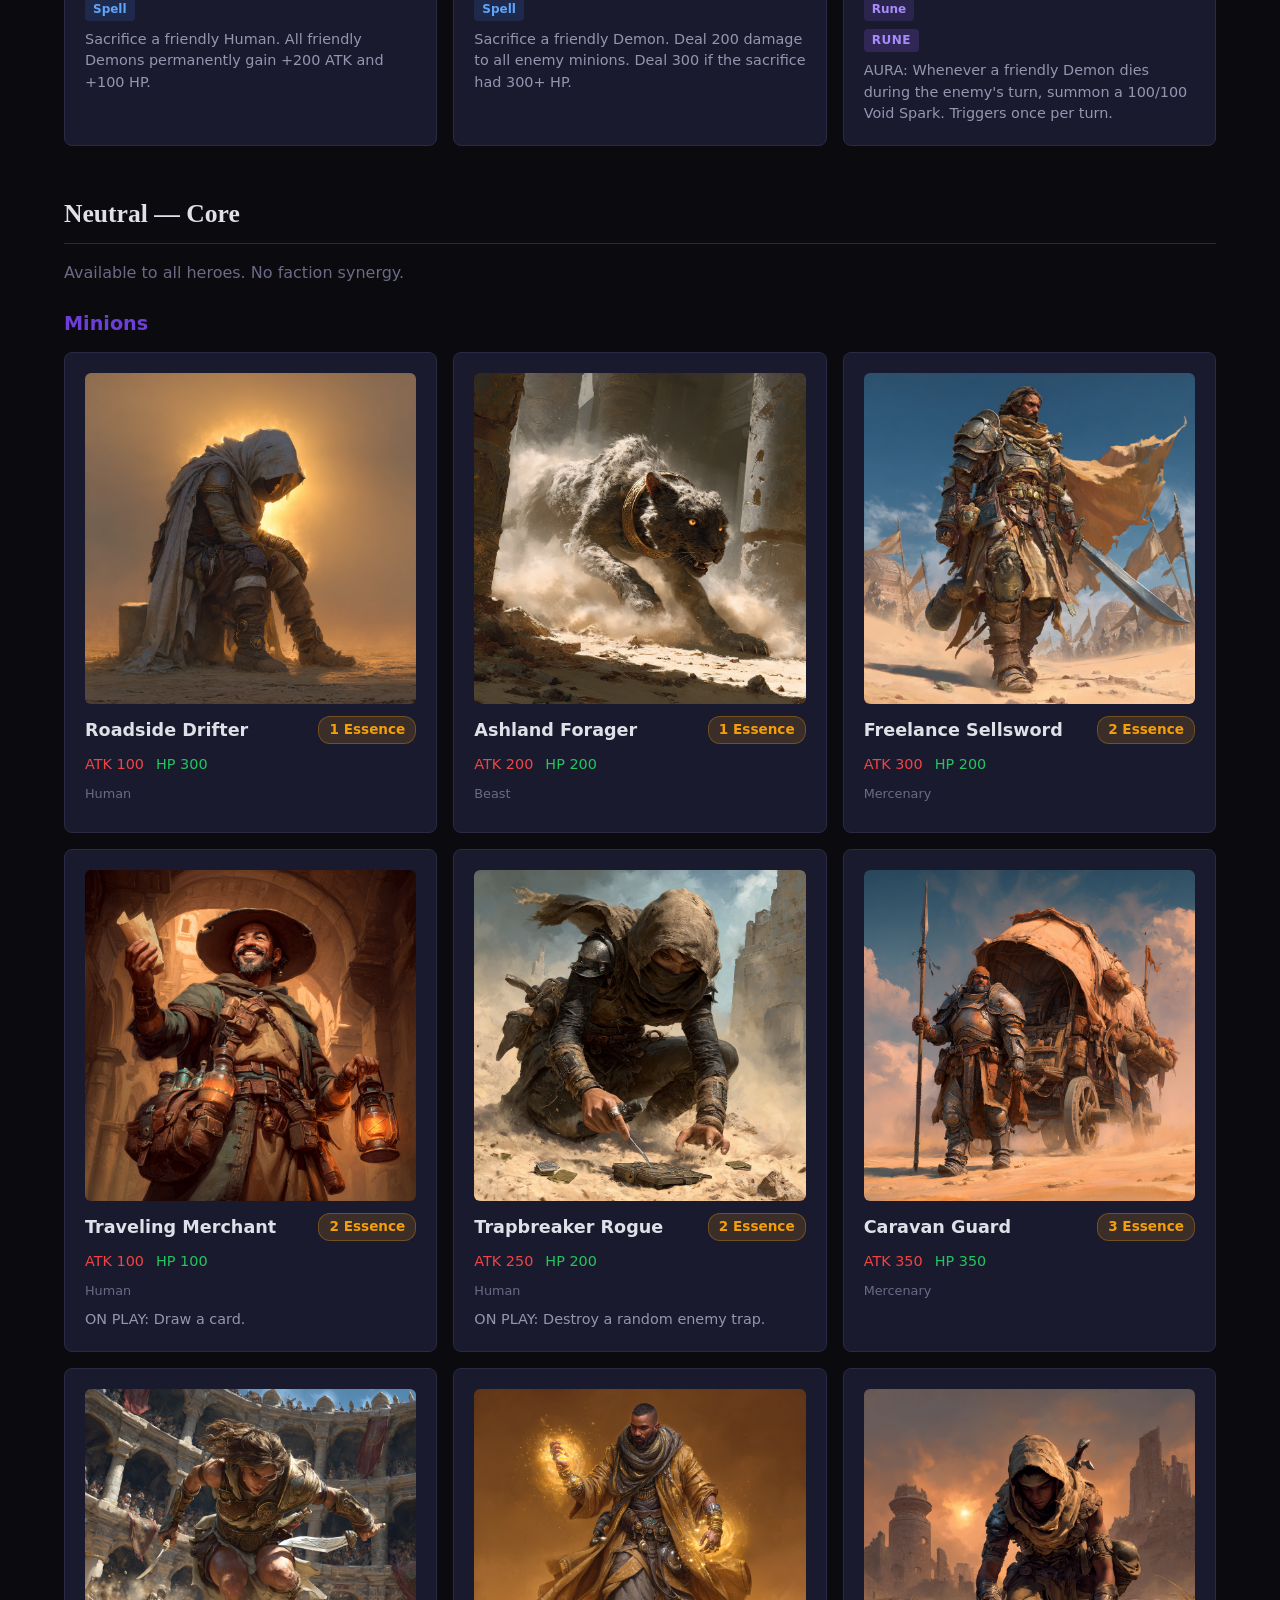
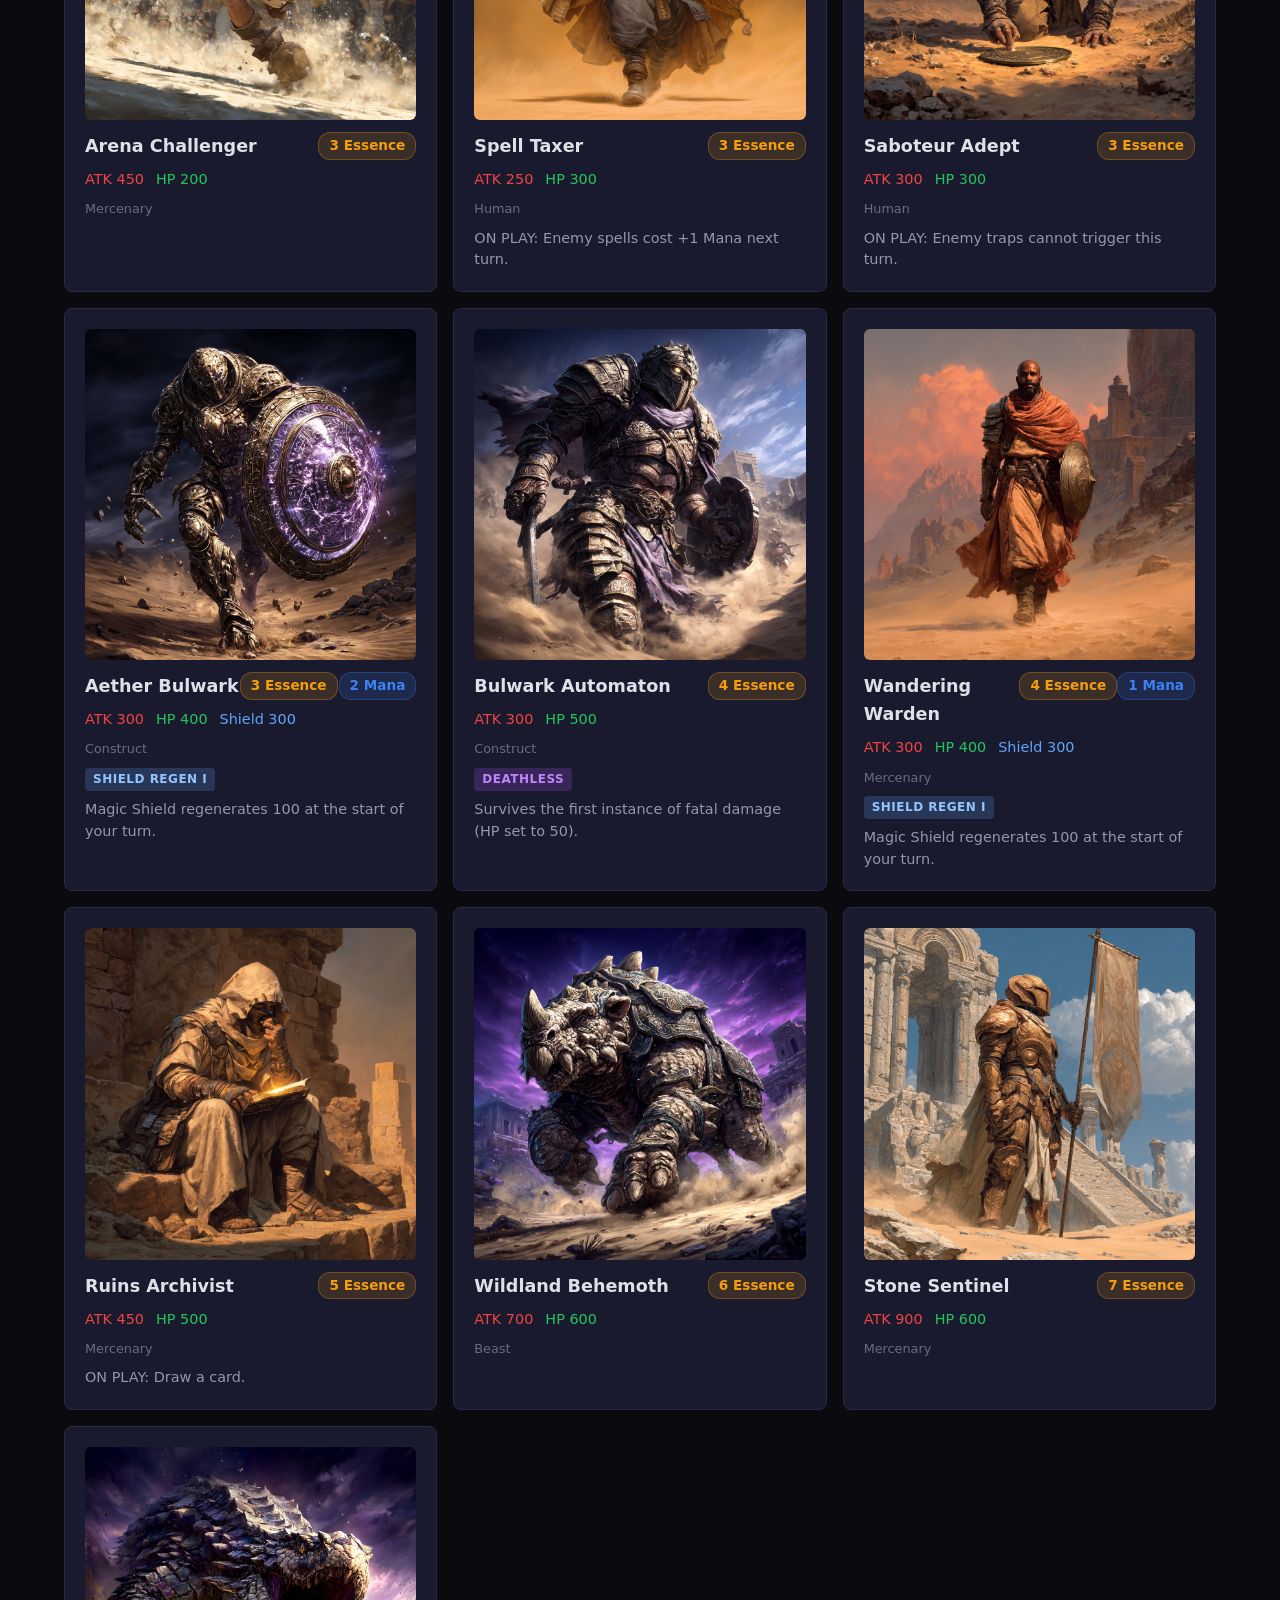
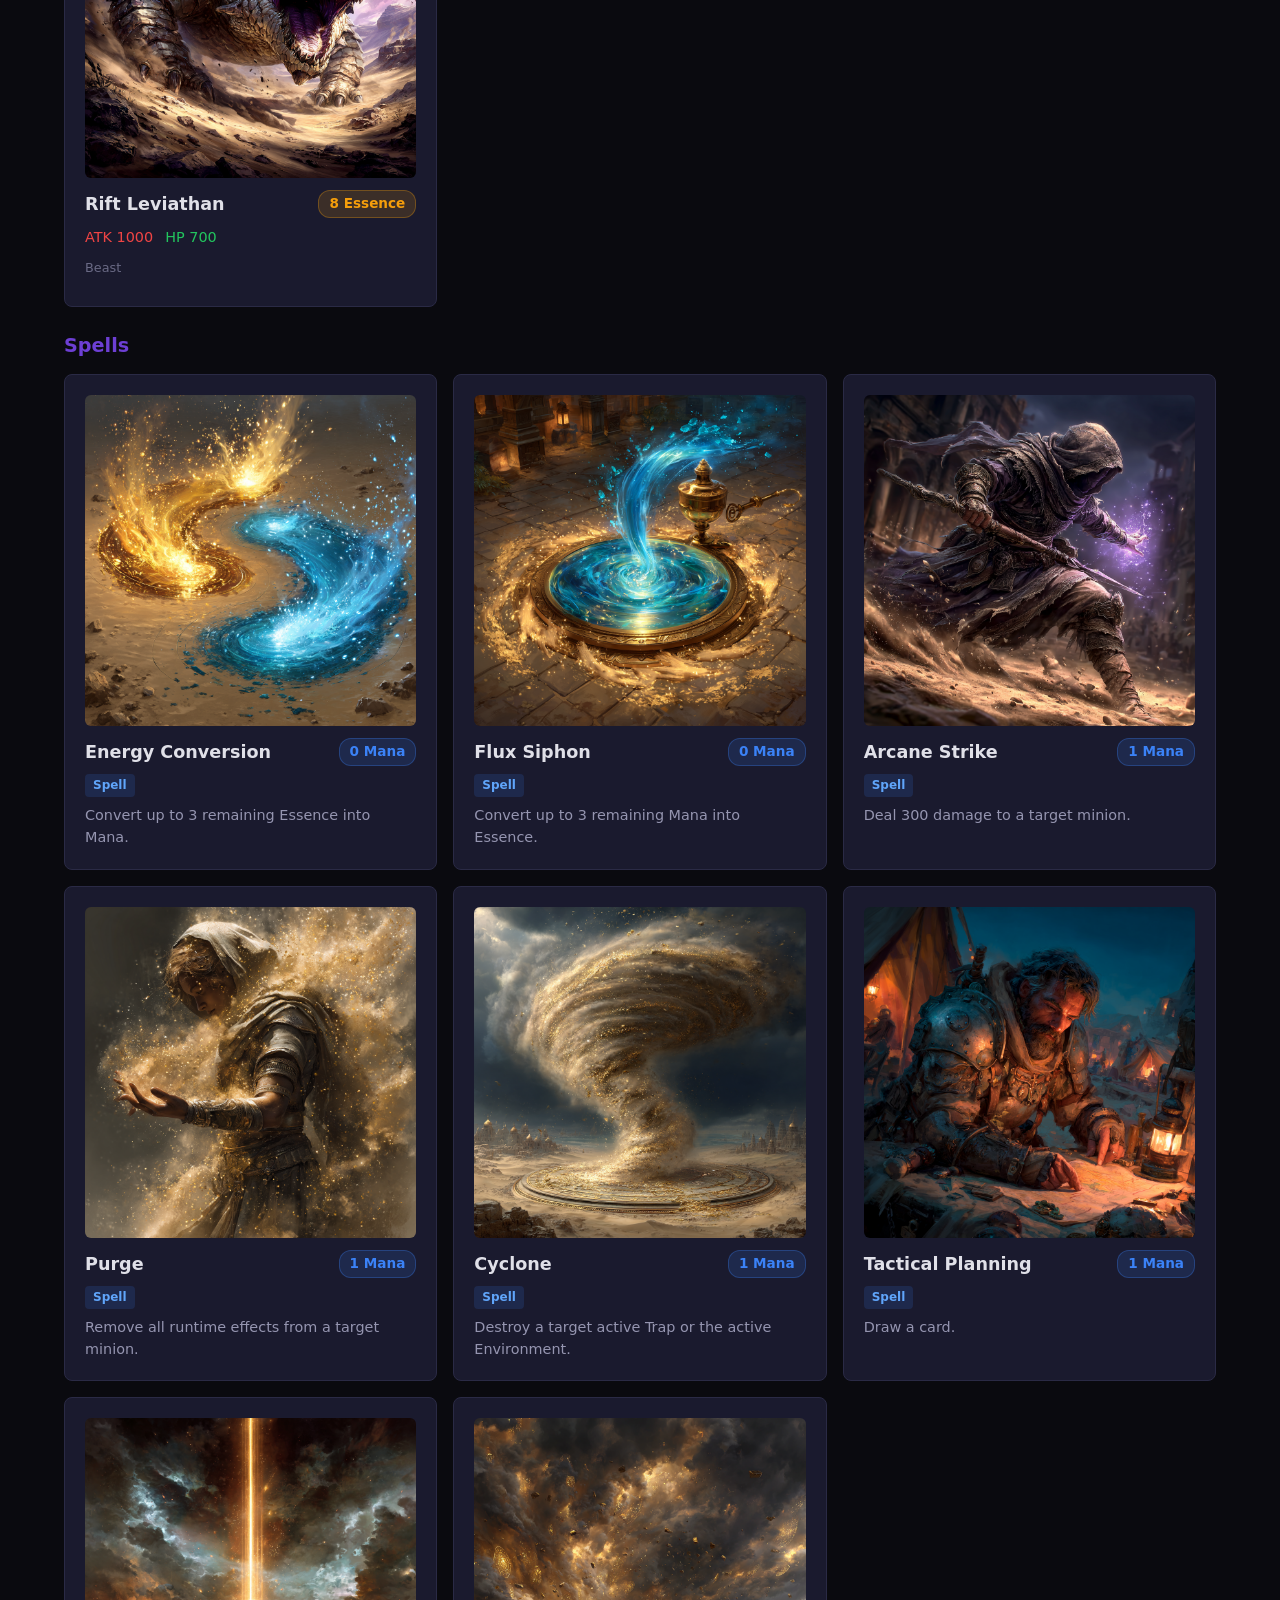
==== commit e21d9e8d: "Add all enemy-only cards: Feral Imp Clan, Abyss Cultist, Void Rift - 7 Feral Imp minions + 4 spells " ====
--- a/cards.html
+++ b/cards.html
@@ -1085,6 +1085,250 @@
         <div class="card-keywords"><span class="keyword-tag kw-guard">Guard</span></div>
         <div class="card-desc">Summoned by Soul Anchor relic.</div>
       </div>
+    </div>
+  </div>
+
+  <!-- ======================= FERAL IMP CLAN (ACT 1 ENEMY) ======================= -->
+  <div class="section">
+    <h2 class="section-title">Feral Imp Clan &mdash; Act 1 Enemy</h2>
+    <p style="color:var(--text-muted);margin-bottom:16px">Enemy-only pool. Used by Act 1 Imp Lair encounters.</p>
+
+    <h3 class="section-subtitle">Minions</h3>
+    <div class="card-grid">
+
+      <div class="card" data-type="minion" data-pool="feral_imp_clan" data-search="rabid imp demon swift feral 1">
+        <div class="card-art"><img src="assets/art/minions/rabid_imp.png" alt="Rabid Imp" loading="lazy"></div>
+        <div class="card-header">
+          <span class="card-name">Rabid Imp</span>
+          <span class="card-cost cost-essence">1 Essence</span>
+        </div>
+        <div class="card-stats"><span class="stat stat-atk">ATK 200</span><span class="stat stat-hp">HP 100</span></div>
+        <div class="card-type">Demon &middot; Feral Imp Clan</div>
+        <div class="card-keywords"><span class="keyword-tag kw-swift">Swift</span></div>
+      </div>
+
+      <div class="card" data-type="minion" data-pool="feral_imp_clan" data-search="brood imp demon feral death summon 2">
+        <div class="card-art"><img src="assets/art/minions/brood_imp.png" alt="Brood Imp" loading="lazy"></div>
+        <div class="card-header">
+          <span class="card-name">Brood Imp</span>
+          <span class="card-cost cost-essence">2 Essence</span>
+        </div>
+        <div class="card-stats"><span class="stat stat-atk">ATK 100</span><span class="stat stat-hp">HP 300</span></div>
+        <div class="card-type">Demon &middot; Feral Imp Clan</div>
+        <div class="card-desc">ON DEATH: Summon two 100/100 Void Sparks.</div>
+      </div>
+
+      <div class="card" data-type="minion" data-pool="feral_imp_clan" data-search="imp brawler demon feral 2">
+        <div class="card-art"><img src="assets/art/minions/imp_brawler.png" alt="Imp Brawler" loading="lazy"></div>
+        <div class="card-header">
+          <span class="card-name">Imp Brawler</span>
+          <span class="card-cost cost-essence">2 Essence</span>
+        </div>
+        <div class="card-stats"><span class="stat stat-atk">ATK 300</span><span class="stat stat-hp">HP 250</span></div>
+        <div class="card-type">Demon &middot; Feral Imp Clan</div>
+      </div>
+
+      <div class="card" data-type="minion" data-pool="feral_imp_clan" data-search="void-touched imp demon feral death aoe 2">
+        <div class="card-art"><img src="assets/art/minions/void_touched_imp.png" alt="Void-Touched Imp" loading="lazy"></div>
+        <div class="card-header">
+          <span class="card-name">Void-Touched Imp</span>
+          <span class="card-cost cost-essence">2 Essence</span>
+        </div>
+        <div class="card-stats"><span class="stat stat-atk">ATK 200</span><span class="stat stat-hp">HP 300</span></div>
+        <div class="card-type">Demon &middot; Feral Imp Clan</div>
+        <div class="card-desc">ON DEATH: Deal 100 damage to all enemy minions.</div>
+      </div>
+
+      <div class="card" data-type="minion" data-pool="feral_imp_clan" data-search="frenzied imp demon feral 3">
+        <div class="card-art"><img src="assets/art/minions/frienzied_imp.png" alt="Frenzied Imp" loading="lazy"></div>
+        <div class="card-header">
+          <span class="card-name">Frenzied Imp</span>
+          <span class="card-cost cost-essence">3 Essence</span>
+        </div>
+        <div class="card-stats"><span class="stat stat-atk">ATK 300</span><span class="stat stat-hp">HP 300</span></div>
+        <div class="card-type">Demon &middot; Feral Imp Clan</div>
+        <div class="card-desc">ON PLAY: Deal 100 damage to a random enemy minion, plus 100 more for each other Feral Imp on your board.</div>
+      </div>
+
+      <div class="card" data-type="minion" data-pool="feral_imp_clan" data-search="matriarch's broodling demon feral guard death 4">
+        <div class="card-art"><img src="assets/art/minions/matriarchs_broodling.png" alt="Matriarch's Broodling" loading="lazy"></div>
+        <div class="card-header">
+          <span class="card-name">Matriarch's Broodling</span>
+          <span class="card-cost cost-essence">4 Essence</span>
+        </div>
+        <div class="card-stats"><span class="stat stat-atk">ATK 200</span><span class="stat stat-hp">HP 500</span></div>
+        <div class="card-type">Demon &middot; Feral Imp Clan</div>
+        <div class="card-keywords"><span class="keyword-tag kw-guard">Guard</span></div>
+        <div class="card-desc">ON DEATH: Summon a Brood Imp.</div>
+      </div>
+
+      <div class="card" data-type="minion" data-pool="feral_imp_clan" data-search="rogue imp elder demon feral aura 4">
+        <div class="card-art"><img src="assets/art/minions/rogue_imp_elder.png" alt="Rogue Imp Elder" loading="lazy"></div>
+        <div class="card-header">
+          <span class="card-name">Rogue Imp Elder</span>
+          <span class="card-cost cost-essence">4 Essence</span>
+        </div>
+        <div class="card-stats"><span class="stat stat-atk">ATK 300</span><span class="stat stat-hp">HP 500</span></div>
+        <div class="card-type">Demon &middot; Feral Imp Clan</div>
+        <div class="card-desc">PASSIVE (aura): All friendly Feral Imp minions have +100 ATK.</div>
+      </div>
+
+    </div>
+
+    <h3 class="section-subtitle">Spells</h3>
+    <div class="card-grid">
+
+      <div class="card" data-type="spell" data-pool="feral_imp_clan" data-search="feral surge buff 1">
+        <div class="card-art"><img src="assets/art/spells/feral_surge.png" alt="Feral Surge" loading="lazy"></div>
+        <div class="card-header">
+          <span class="card-name">Feral Surge</span>
+          <span class="card-cost cost-mana">1 Mana</span>
+        </div>
+        <div class="card-type"><span class="badge badge-spell">Spell</span></div>
+        <div class="card-desc">Give a friendly Feral Imp +300 ATK this turn.</div>
+      </div>
+
+      <div class="card" data-type="spell" data-pool="feral_imp_clan" data-search="void screech hero damage 1">
+        <div class="card-art"><img src="assets/art/spells/void_screech.png" alt="Void Screech" loading="lazy"></div>
+        <div class="card-header">
+          <span class="card-name">Void Screech</span>
+          <span class="card-cost cost-mana">1 Mana</span>
+        </div>
+        <div class="card-type"><span class="badge badge-spell">Spell</span></div>
+        <div class="card-desc">Deal 250 damage to the enemy hero. If you have 3+ Feral Imps on board, deal 350 instead.</div>
+      </div>
+
+      <div class="card" data-type="spell" data-pool="feral_imp_clan" data-search="brood call summon 2">
+        <div class="card-art"><img src="assets/art/spells/brood_call.png" alt="Brood Call" loading="lazy"></div>
+        <div class="card-header">
+          <span class="card-name">Brood Call</span>
+          <span class="card-cost cost-mana">2 Mana</span>
+        </div>
+        <div class="card-type"><span class="badge badge-spell">Spell</span></div>
+        <div class="card-desc">Summon a random Feral Imp minion.</div>
+      </div>
+
+      <div class="card" data-type="spell" data-pool="feral_imp_clan" data-search="pack frenzy buff swift 3">
+        <div class="card-art"><img src="assets/art/spells/pack_frenzy.png" alt="Pack Frenzy" loading="lazy"></div>
+        <div class="card-header">
+          <span class="card-name">Pack Frenzy</span>
+          <span class="card-cost cost-mana">3 Mana</span>
+        </div>
+        <div class="card-type"><span class="badge badge-spell">Spell</span></div>
+        <div class="card-desc">All friendly Feral Imp minions gain +250 ATK and Swift this turn.</div>
+      </div>
+
+    </div>
+  </div>
+
+  <!-- ======================= ABYSS CULTIST CLAN (ACT 2 ENEMY) ======================= -->
+  <div class="section">
+    <h2 class="section-title">Abyss Cultist Clan &mdash; Act 2 Enemy</h2>
+    <p style="color:var(--text-muted);margin-bottom:16px">Enemy-only pool. Used by Act 2 Abyss Dungeon encounters.</p>
+
+    <div class="card-grid">
+
+      <div class="card" data-type="minion" data-pool="abyss_cultist_clan" data-search="cult fanatic human 2">
+        <div class="card-art"><img src="assets/art/minions/cult_fanatic.png" alt="Cult Fanatic" loading="lazy"></div>
+        <div class="card-header">
+          <span class="card-name">Cult Fanatic</span>
+          <span class="card-cost cost-essence">2 Essence</span>
+        </div>
+        <div class="card-stats"><span class="stat stat-atk">ATK 300</span><span class="stat stat-hp">HP 300</span></div>
+        <div class="card-type">Human</div>
+      </div>
+
+      <div class="card" data-type="spell" data-pool="abyss_cultist_clan" data-search="dark command buff human 1">
+        <div class="card-art"><img src="assets/art/spells/dark_command.png" alt="Dark Command" loading="lazy"></div>
+        <div class="card-header">
+          <span class="card-name">Dark Command</span>
+          <span class="card-cost cost-mana">1 Mana</span>
+        </div>
+        <div class="card-type"><span class="badge badge-spell">Spell</span></div>
+        <div class="card-desc">Grant +100 ATK and +100 HP to all friendly Human minions.</div>
+      </div>
+
+    </div>
+  </div>
+
+  <!-- ======================= VOID RIFT (ACT 3 ENEMY) ======================= -->
+  <div class="section">
+    <h2 class="section-title">Void Rift &mdash; Act 3 Enemy</h2>
+    <p style="color:var(--text-muted);margin-bottom:16px">Enemy-only pool. Uses dual cost (normal + Void Spark cost).</p>
+
+    <h3 class="section-subtitle">Minions</h3>
+    <div class="card-grid">
+
+      <div class="card" data-type="minion" data-pool="void_rift" data-search="phase stalker spirit swift 2">
+        <div class="card-header">
+          <span class="card-name">Phase Stalker</span>
+          <span class="card-cost cost-essence">2 Essence</span>
+          <span class="card-cost" style="background:rgba(168,85,247,0.15);color:#c084fc;border:1px solid rgba(168,85,247,0.3)">+1 Spark</span>
+        </div>
+        <div class="card-stats"><span class="stat stat-atk">ATK 400</span><span class="stat stat-hp">HP 300</span></div>
+        <div class="card-type">Spirit</div>
+        <div class="card-keywords"><span class="keyword-tag kw-swift">Swift</span></div>
+        <div class="card-desc">Consume 1 Void Spark.</div>
+      </div>
+
+      <div class="card" data-type="minion" data-pool="void_rift" data-search="void behemoth spirit guard 3">
+        <div class="card-header">
+          <span class="card-name">Void Behemoth</span>
+          <span class="card-cost cost-essence">3 Essence</span>
+          <span class="card-cost" style="background:rgba(168,85,247,0.15);color:#c084fc;border:1px solid rgba(168,85,247,0.3)">+2 Sparks</span>
+        </div>
+        <div class="card-stats"><span class="stat stat-atk">ATK 400</span><span class="stat stat-hp">HP 600</span></div>
+        <div class="card-type">Spirit</div>
+        <div class="card-keywords"><span class="keyword-tag kw-guard">Guard</span></div>
+        <div class="card-desc">Consume 2 Void Sparks.</div>
+      </div>
+
+      <div class="card" data-type="minion" data-pool="void_rift" data-search="void rift lord spirit mana drain 4">
+        <div class="card-header">
+          <span class="card-name">Void Rift Lord</span>
+          <span class="card-cost cost-essence">4 Essence</span>
+          <span class="card-cost" style="background:rgba(168,85,247,0.15);color:#c084fc;border:1px solid rgba(168,85,247,0.3)">+3 Sparks</span>
+        </div>
+        <div class="card-stats"><span class="stat stat-atk">ATK 400</span><span class="stat stat-hp">HP 600</span></div>
+        <div class="card-type">Spirit</div>
+        <div class="card-desc">ON PLAY: Set enemy Mana to 0 next turn.</div>
+      </div>
+
+    </div>
+
+    <h3 class="section-subtitle">Spells</h3>
+    <div class="card-grid">
+
+      <div class="card" data-type="spell" data-pool="void_rift" data-search="void pulse draw 1">
+        <div class="card-header">
+          <span class="card-name">Void Pulse</span>
+          <span class="card-cost cost-mana">1 Mana</span>
+          <span class="card-cost" style="background:rgba(168,85,247,0.15);color:#c084fc;border:1px solid rgba(168,85,247,0.3)">+1 Spark</span>
+        </div>
+        <div class="card-type"><span class="badge badge-spell">Spell</span></div>
+        <div class="card-desc">Consume 1 Void Spark. Draw 3 cards.</div>
+      </div>
+
+      <div class="card" data-type="spell" data-pool="void_rift" data-search="rift collapse aoe damage 2">
+        <div class="card-header">
+          <span class="card-name">Rift Collapse</span>
+          <span class="card-cost cost-mana">2 Mana</span>
+          <span class="card-cost" style="background:rgba(168,85,247,0.15);color:#c084fc;border:1px solid rgba(168,85,247,0.3)">+1 Spark</span>
+        </div>
+        <div class="card-type"><span class="badge badge-spell">Spell</span></div>
+        <div class="card-desc">Consume 1 Void Spark. Deal 200 damage to all enemy minions.</div>
+      </div>
+
+      <div class="card" data-type="spell" data-pool="void_rift" data-search="dimensional breach summon spark 1">
+        <div class="card-header">
+          <span class="card-name">Dimensional Breach</span>
+          <span class="card-cost cost-mana">1 Mana</span>
+          <span class="card-cost" style="background:rgba(168,85,247,0.15);color:#c084fc;border:1px solid rgba(168,85,247,0.3)">+2 Sparks</span>
+        </div>
+        <div class="card-type"><span class="badge badge-spell">Spell</span></div>
+        <div class="card-desc">Consume 2 Void Sparks. Summon 3 Void Sparks.</div>
+      </div>
+
     </div>
   </div>
 
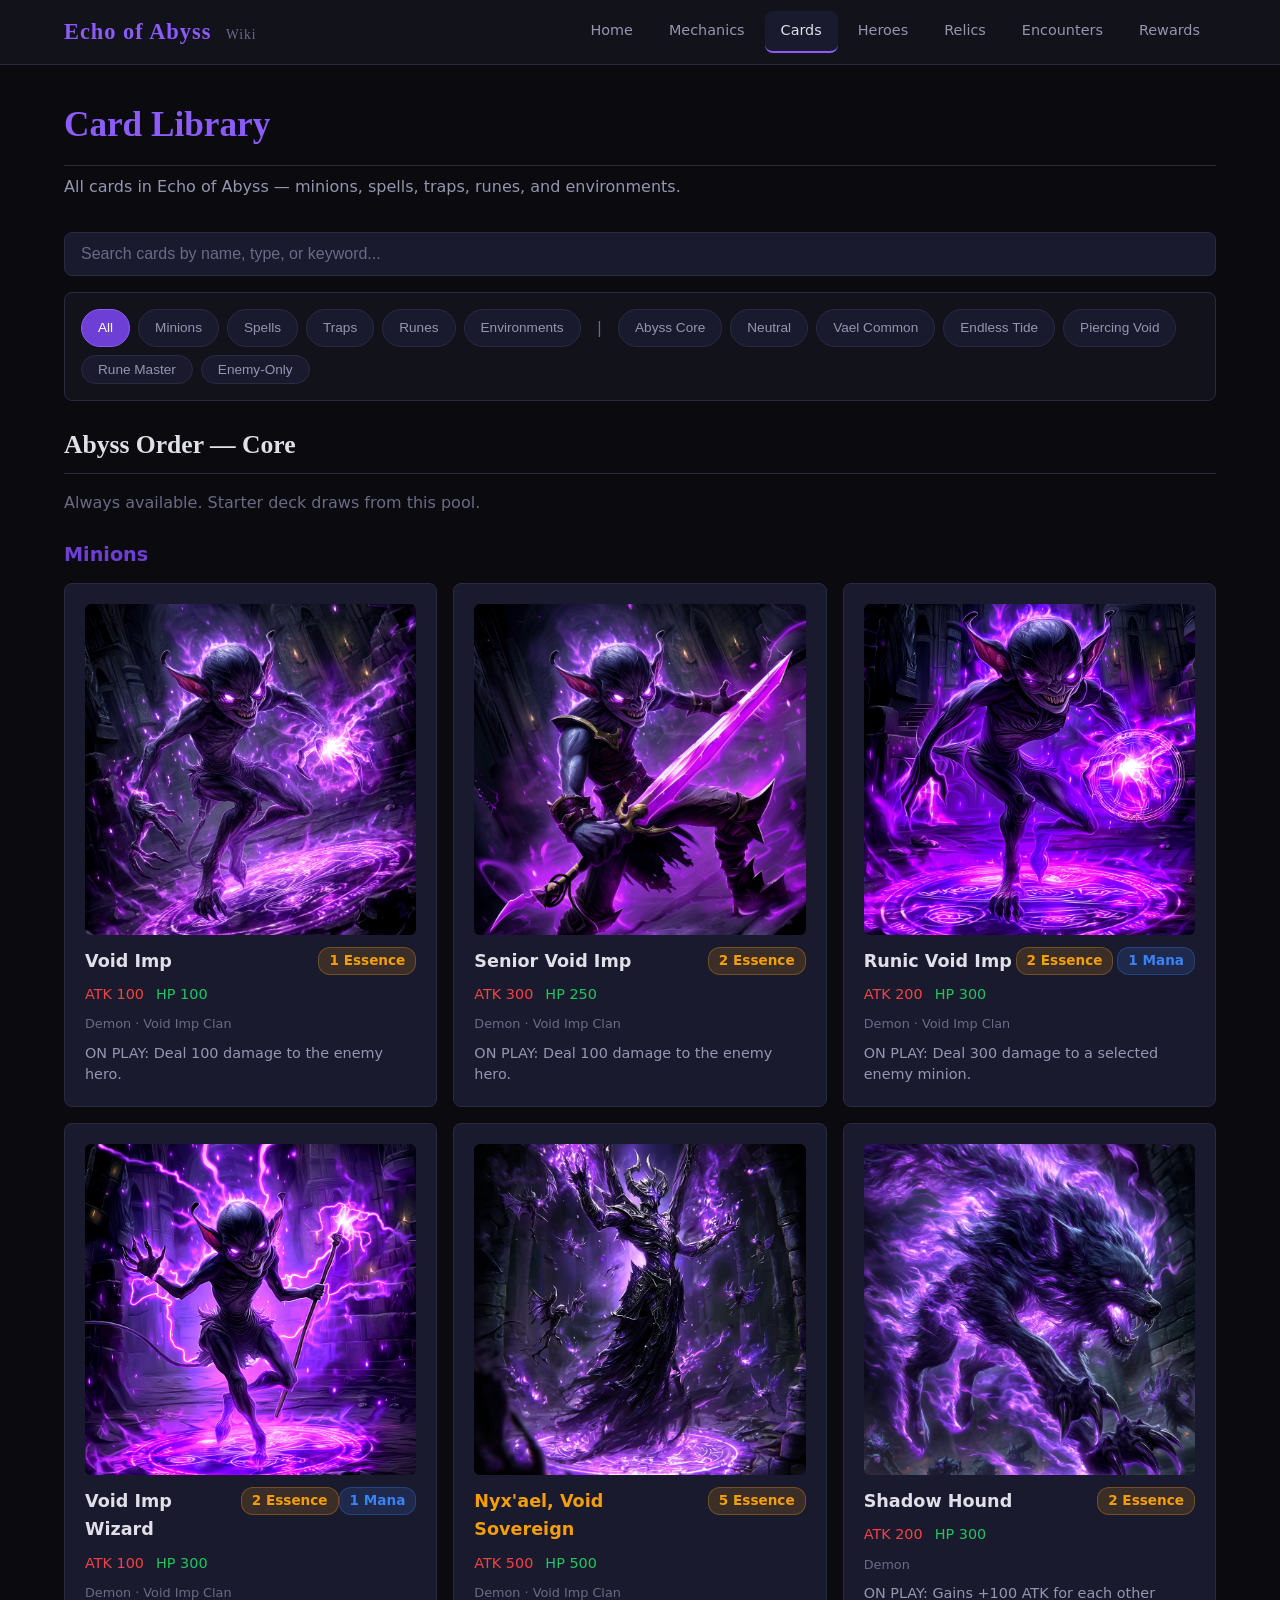
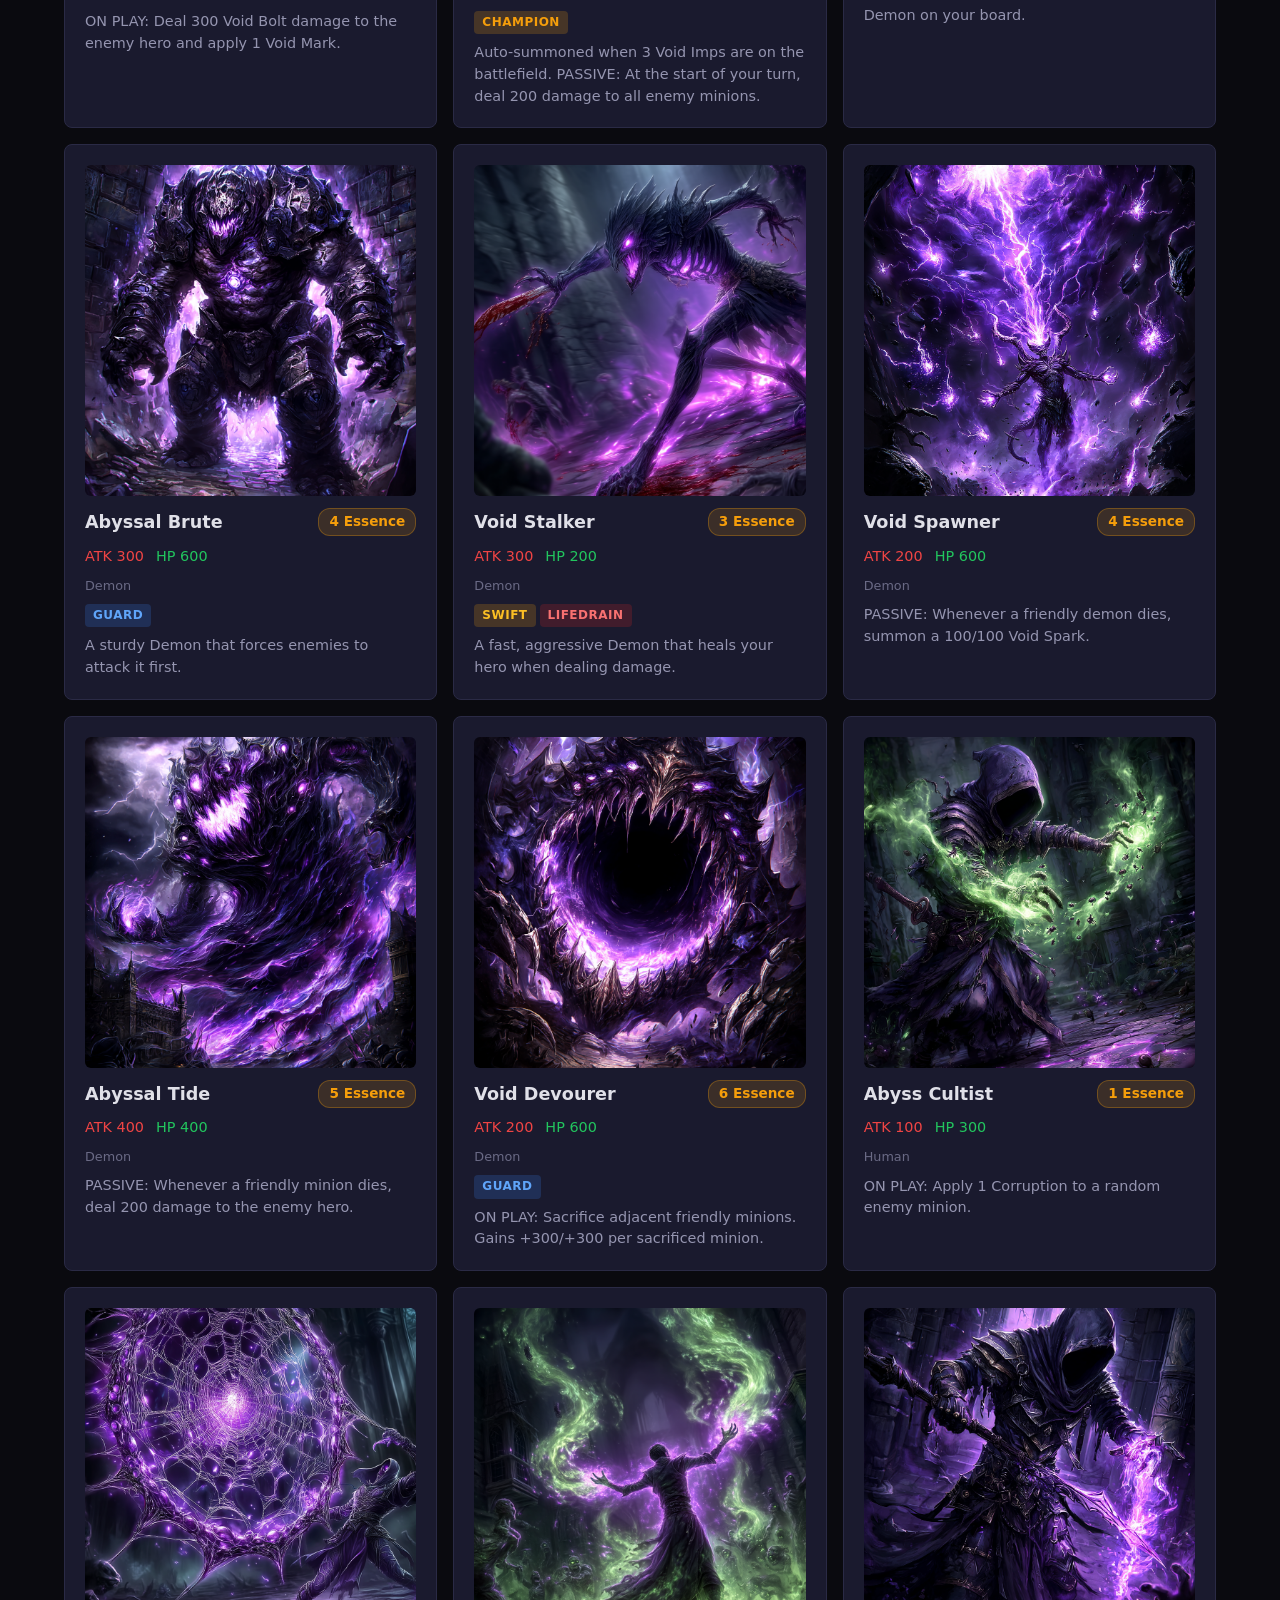
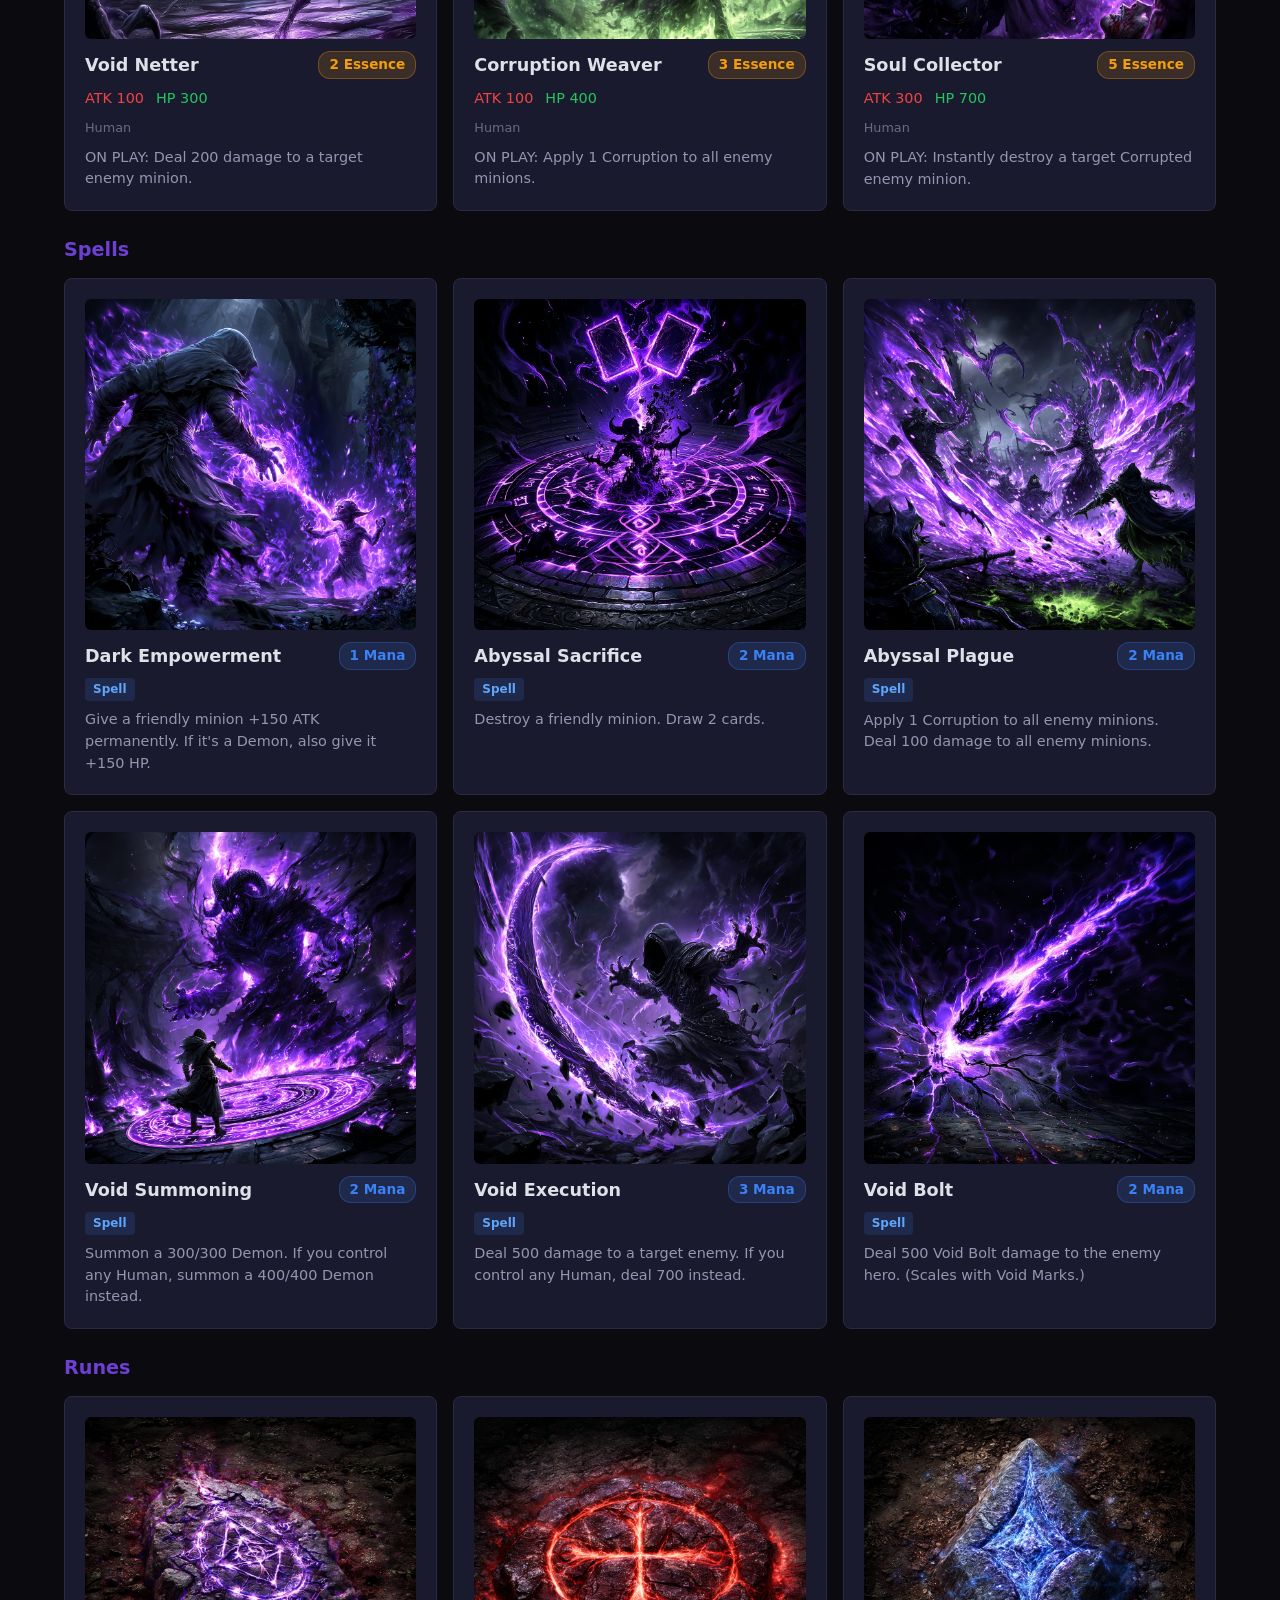
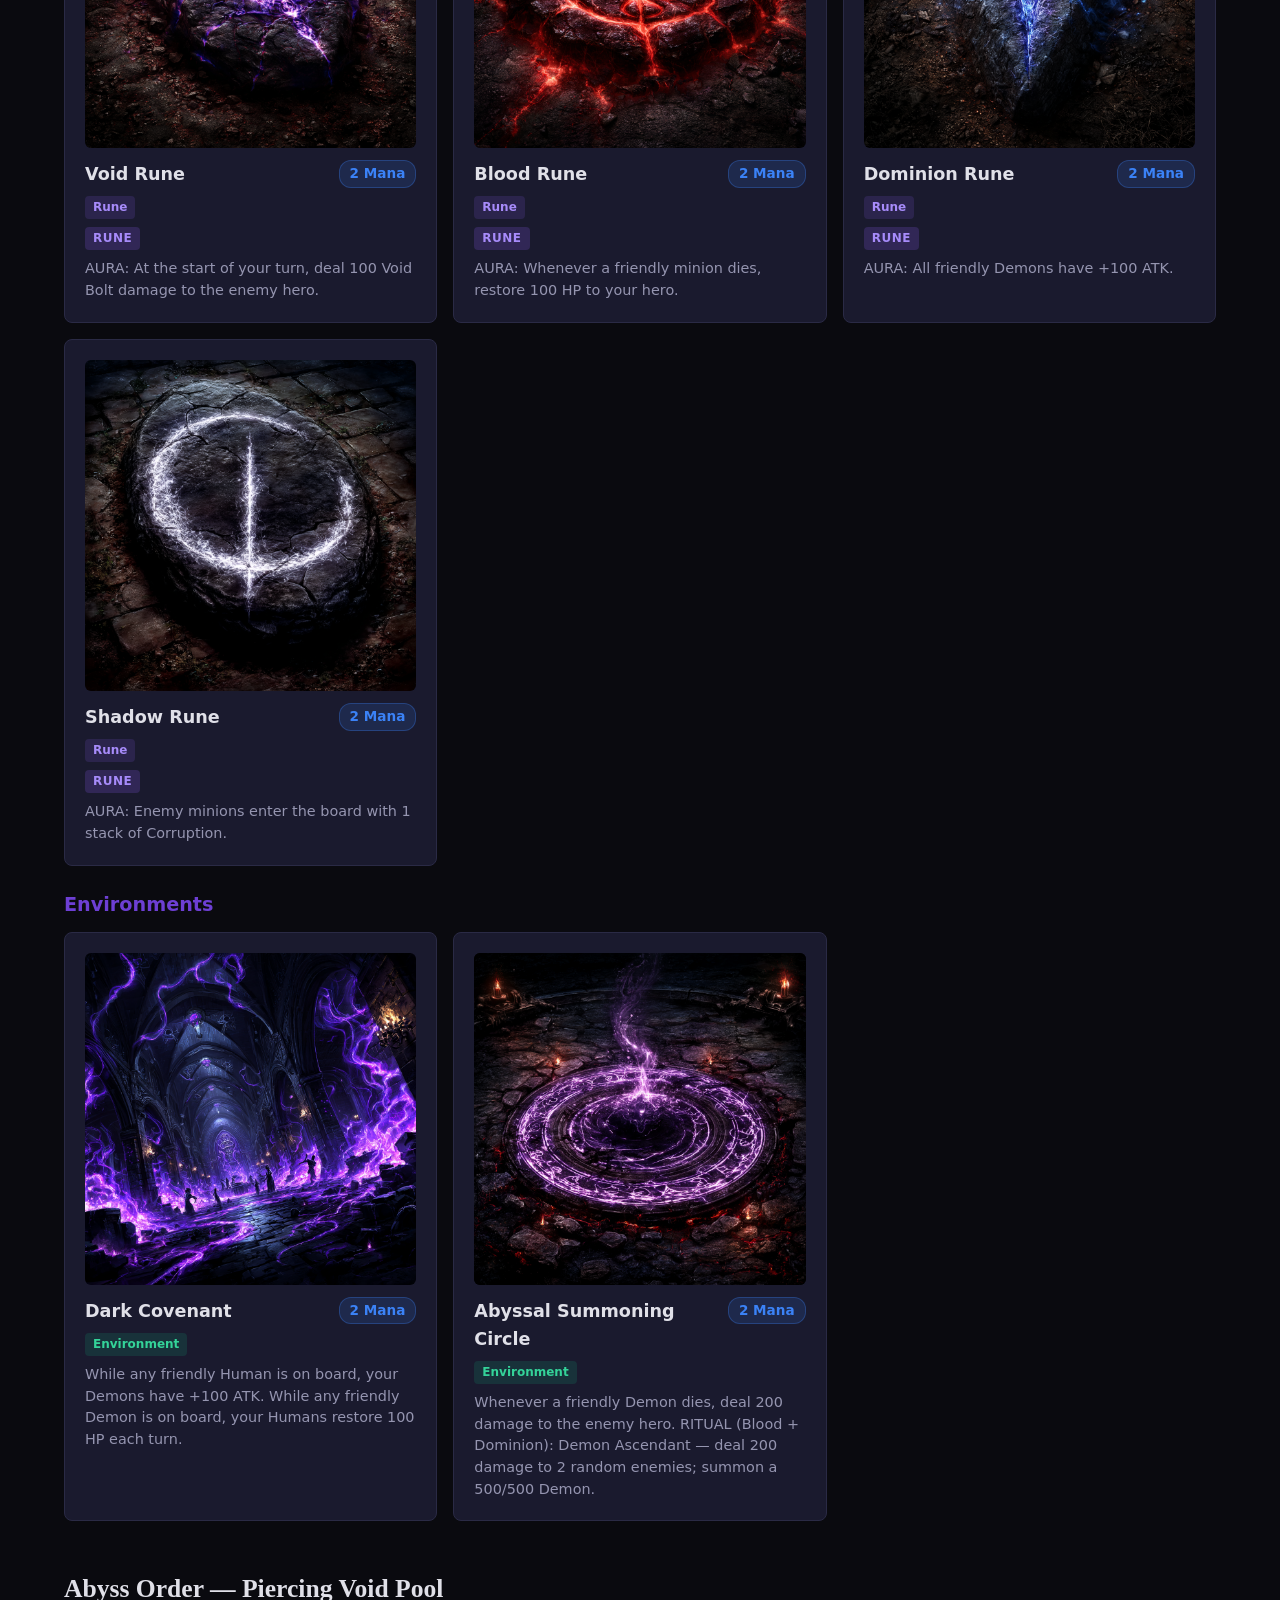
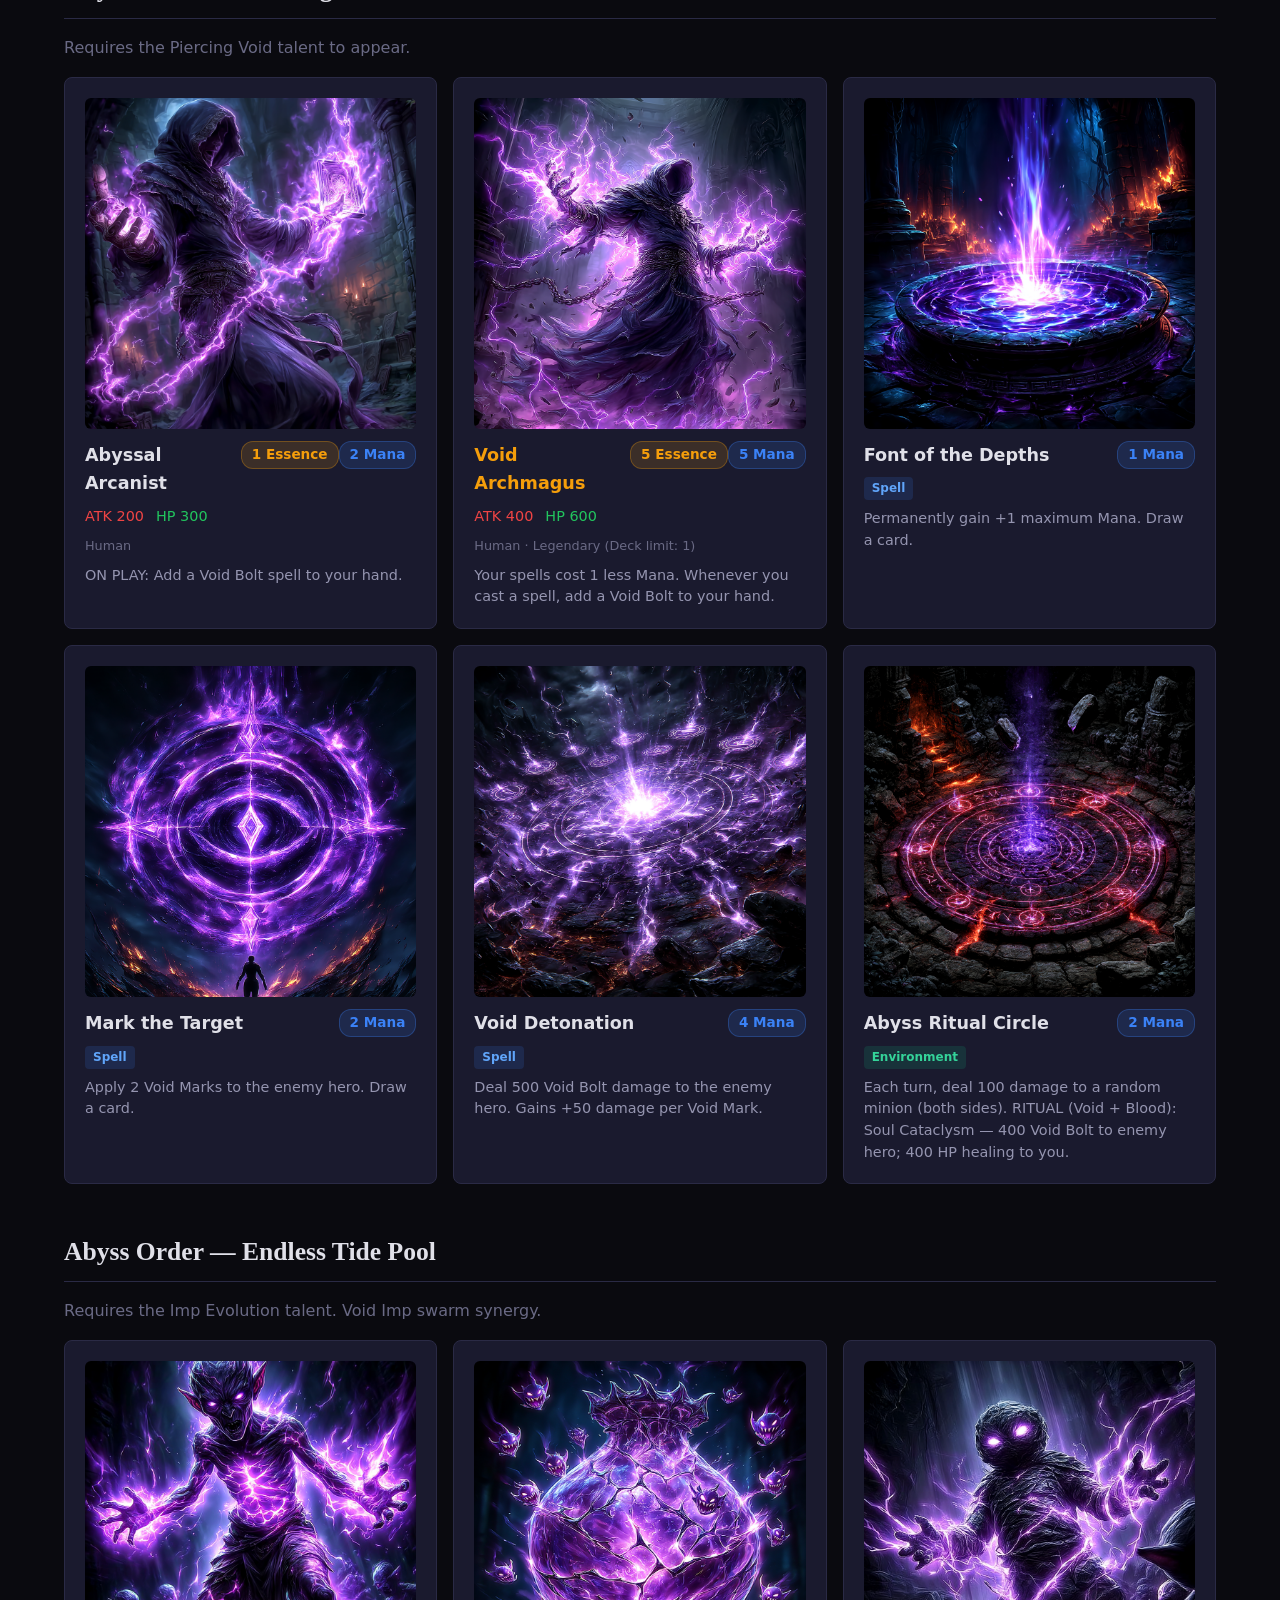
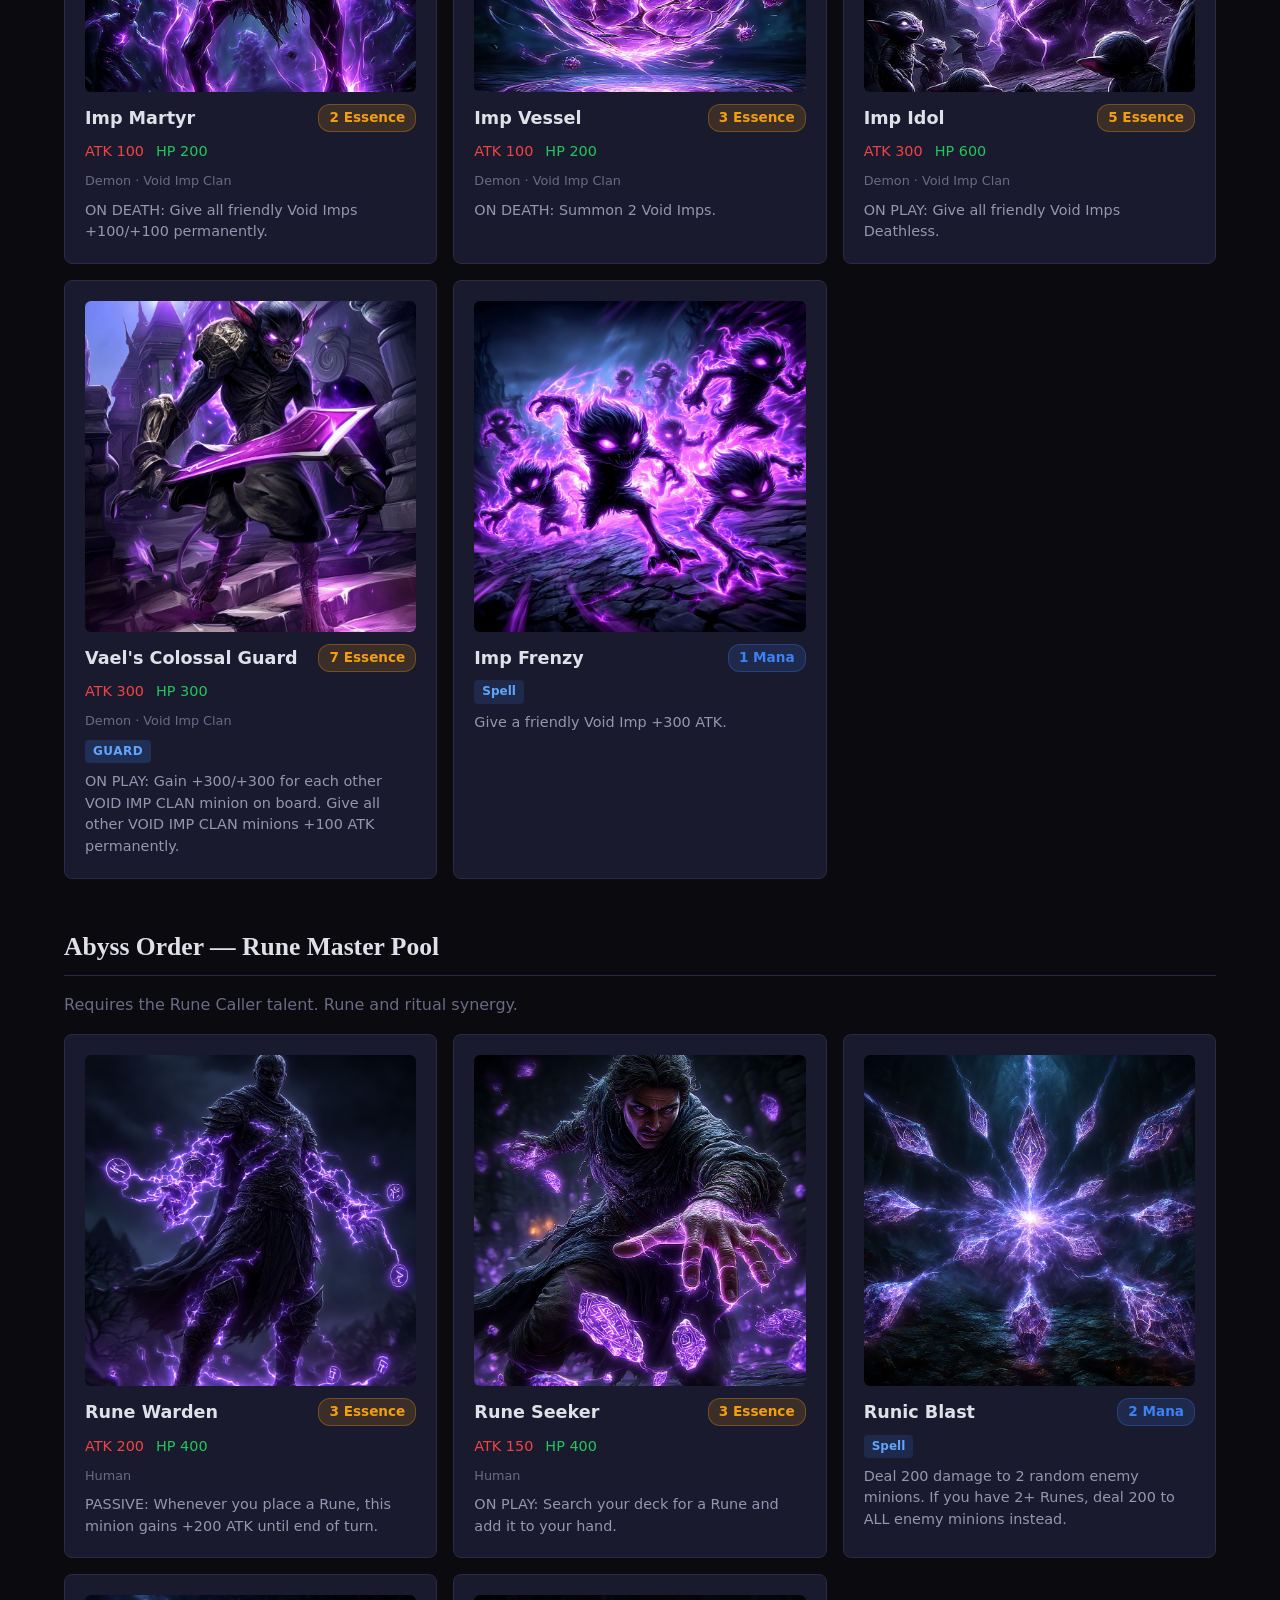
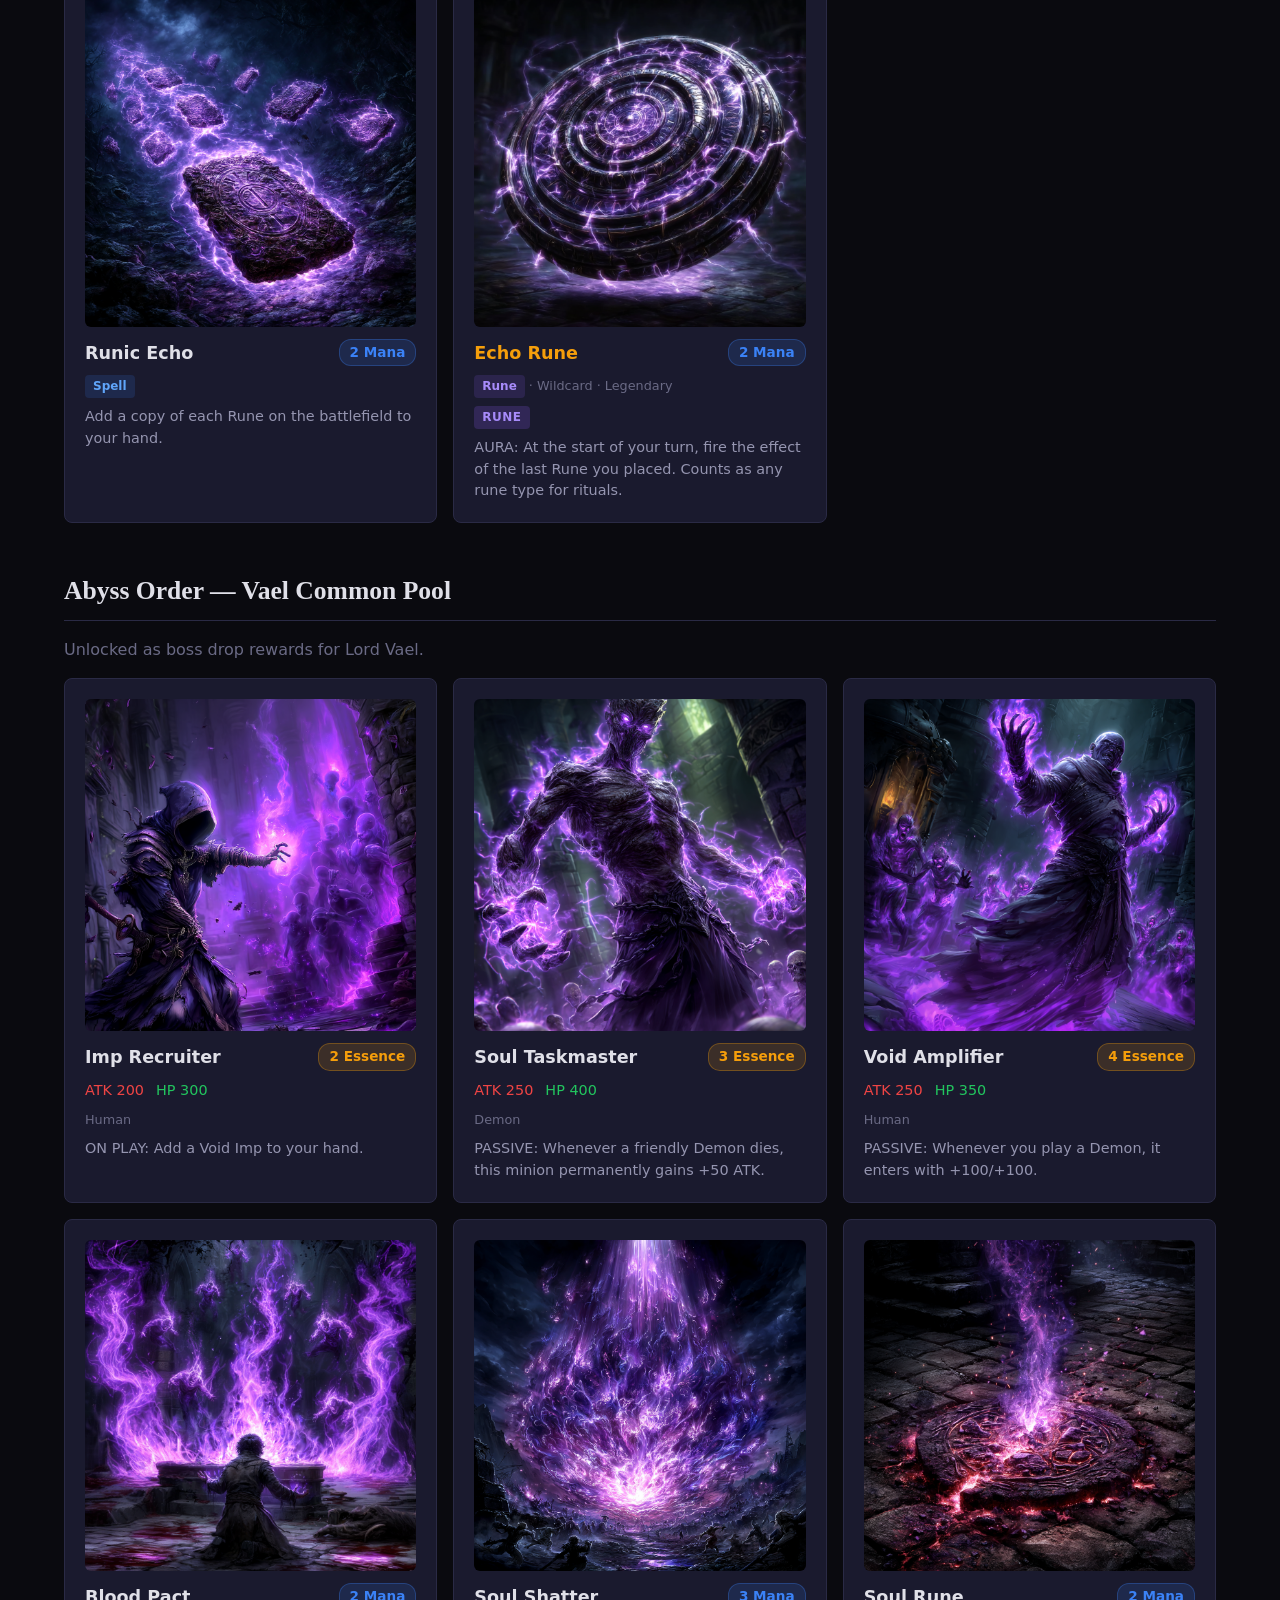
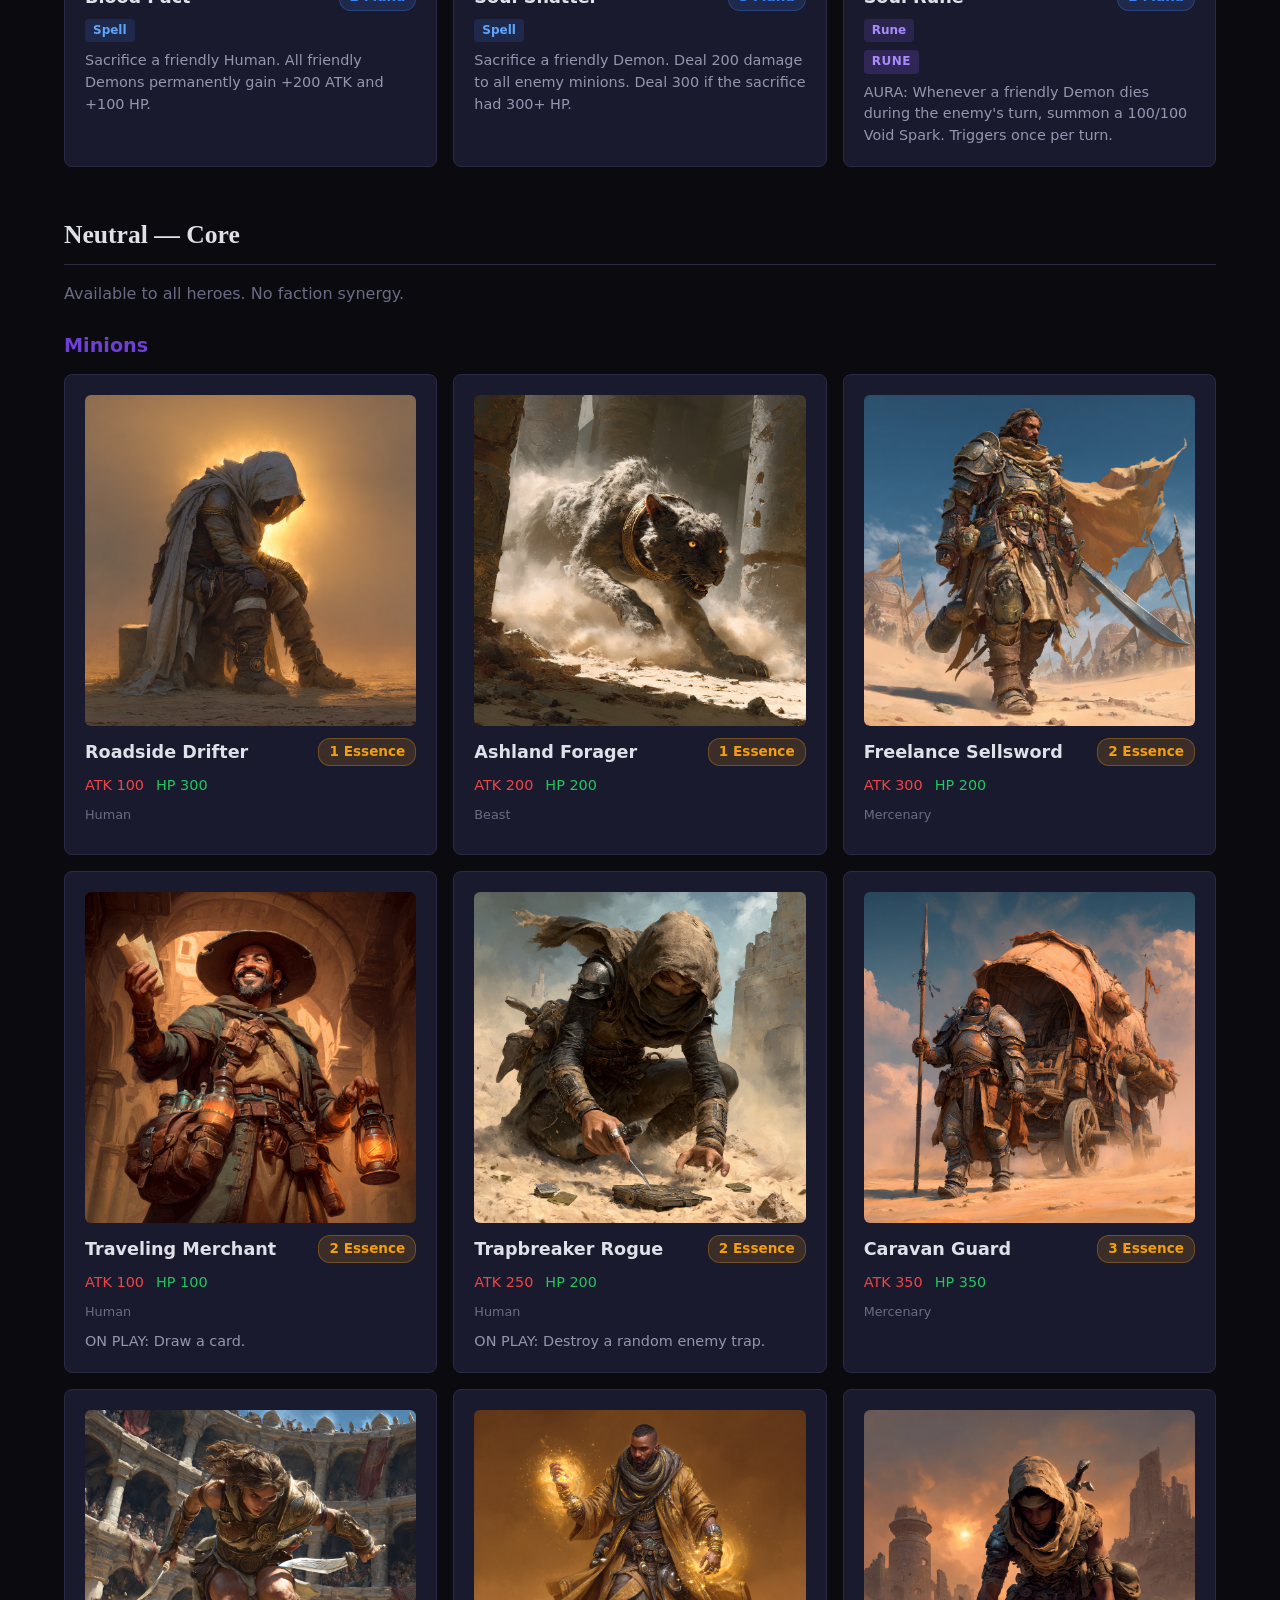
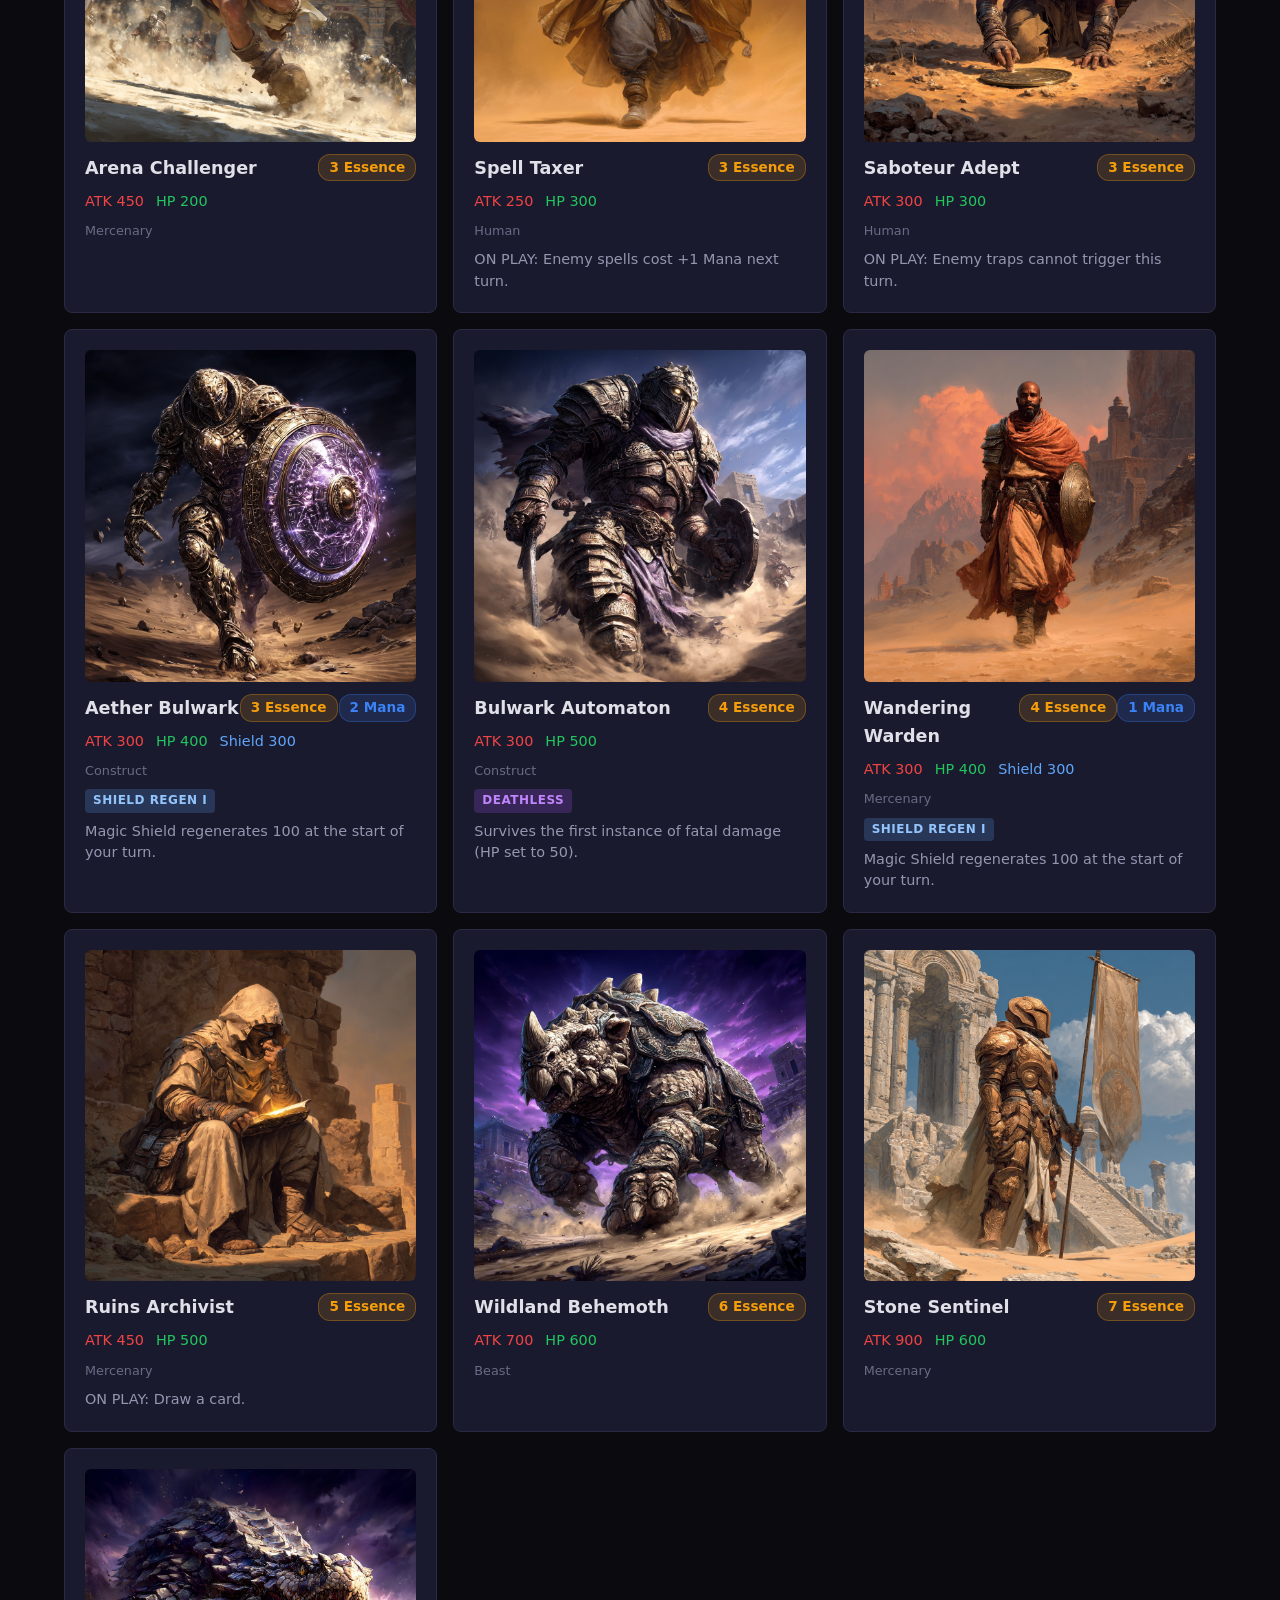
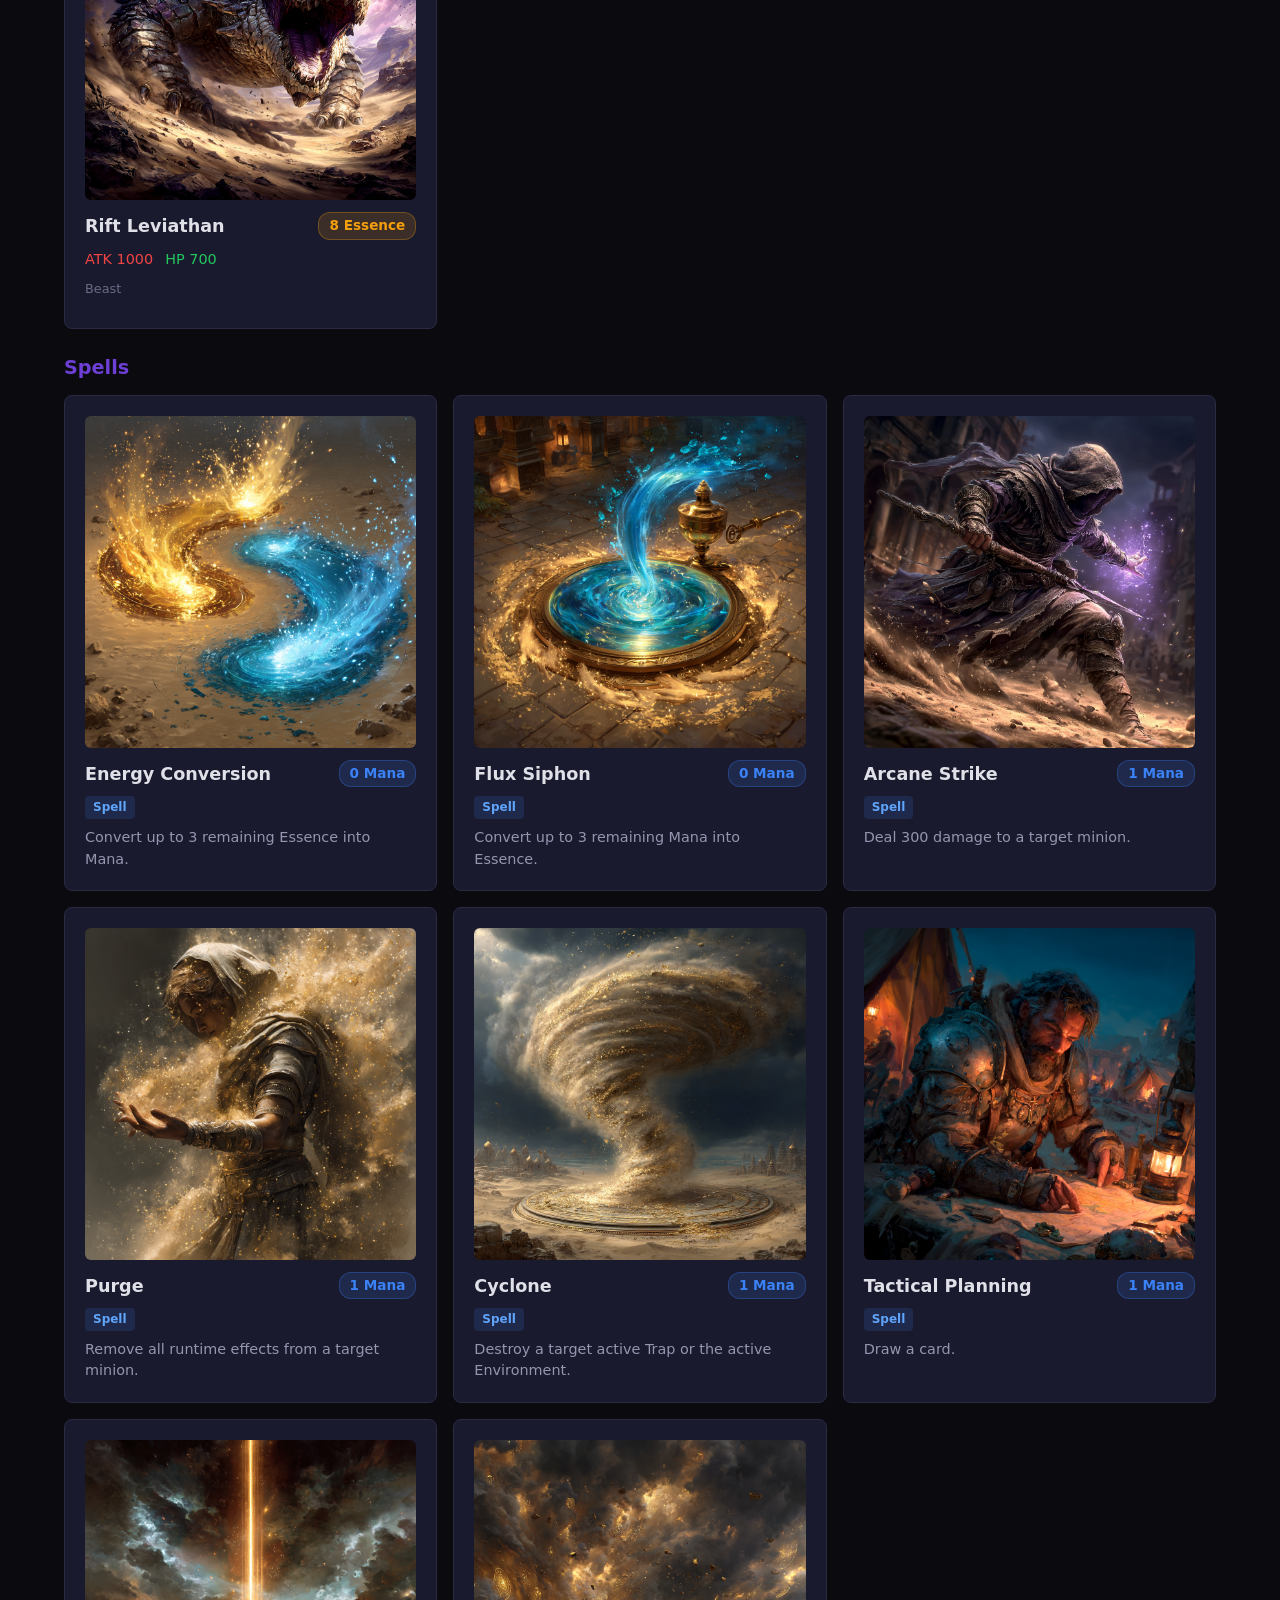
==== commit 8a39bf36: "Sync wiki with codebase: fix relics, talents, and card data Relics: Dark Mirror charges/cooldown/des" ====
--- a/cards.html
+++ b/cards.html
@@ -554,7 +554,7 @@
       <div class="card" data-type="minion" data-pool="vael_endless_tide" data-search="vael's colossal guard demon guard 7">
         <div class="card-art"><img src="assets/art/minions/vaels_colossal_guard.png" alt="Vael's Colossal Guard" loading="lazy"></div>
         <div class="card-header">
-          <span class="card-name champion">Vael's Colossal Guard</span>
+          <span class="card-name">Vael's Colossal Guard</span>
           <span class="card-cost cost-essence">7 Essence</span>
         </div>
         <div class="card-stats">
@@ -565,7 +565,7 @@
         <div class="card-keywords">
           <span class="keyword-tag kw-guard">Guard</span>
         </div>
-        <div class="card-desc">ON PLAY: Gain +300/+300 for each other Void Imp on board. Give all other Void Imps +100 ATK permanently.</div>
+        <div class="card-desc">ON PLAY: Gain +300/+300 for each other VOID IMP CLAN minion on board. Give all other VOID IMP CLAN minions +100 ATK permanently.</div>
       </div>
 
       <div class="card" data-type="spell" data-pool="vael_endless_tide" data-search="imp frenzy buff 1">
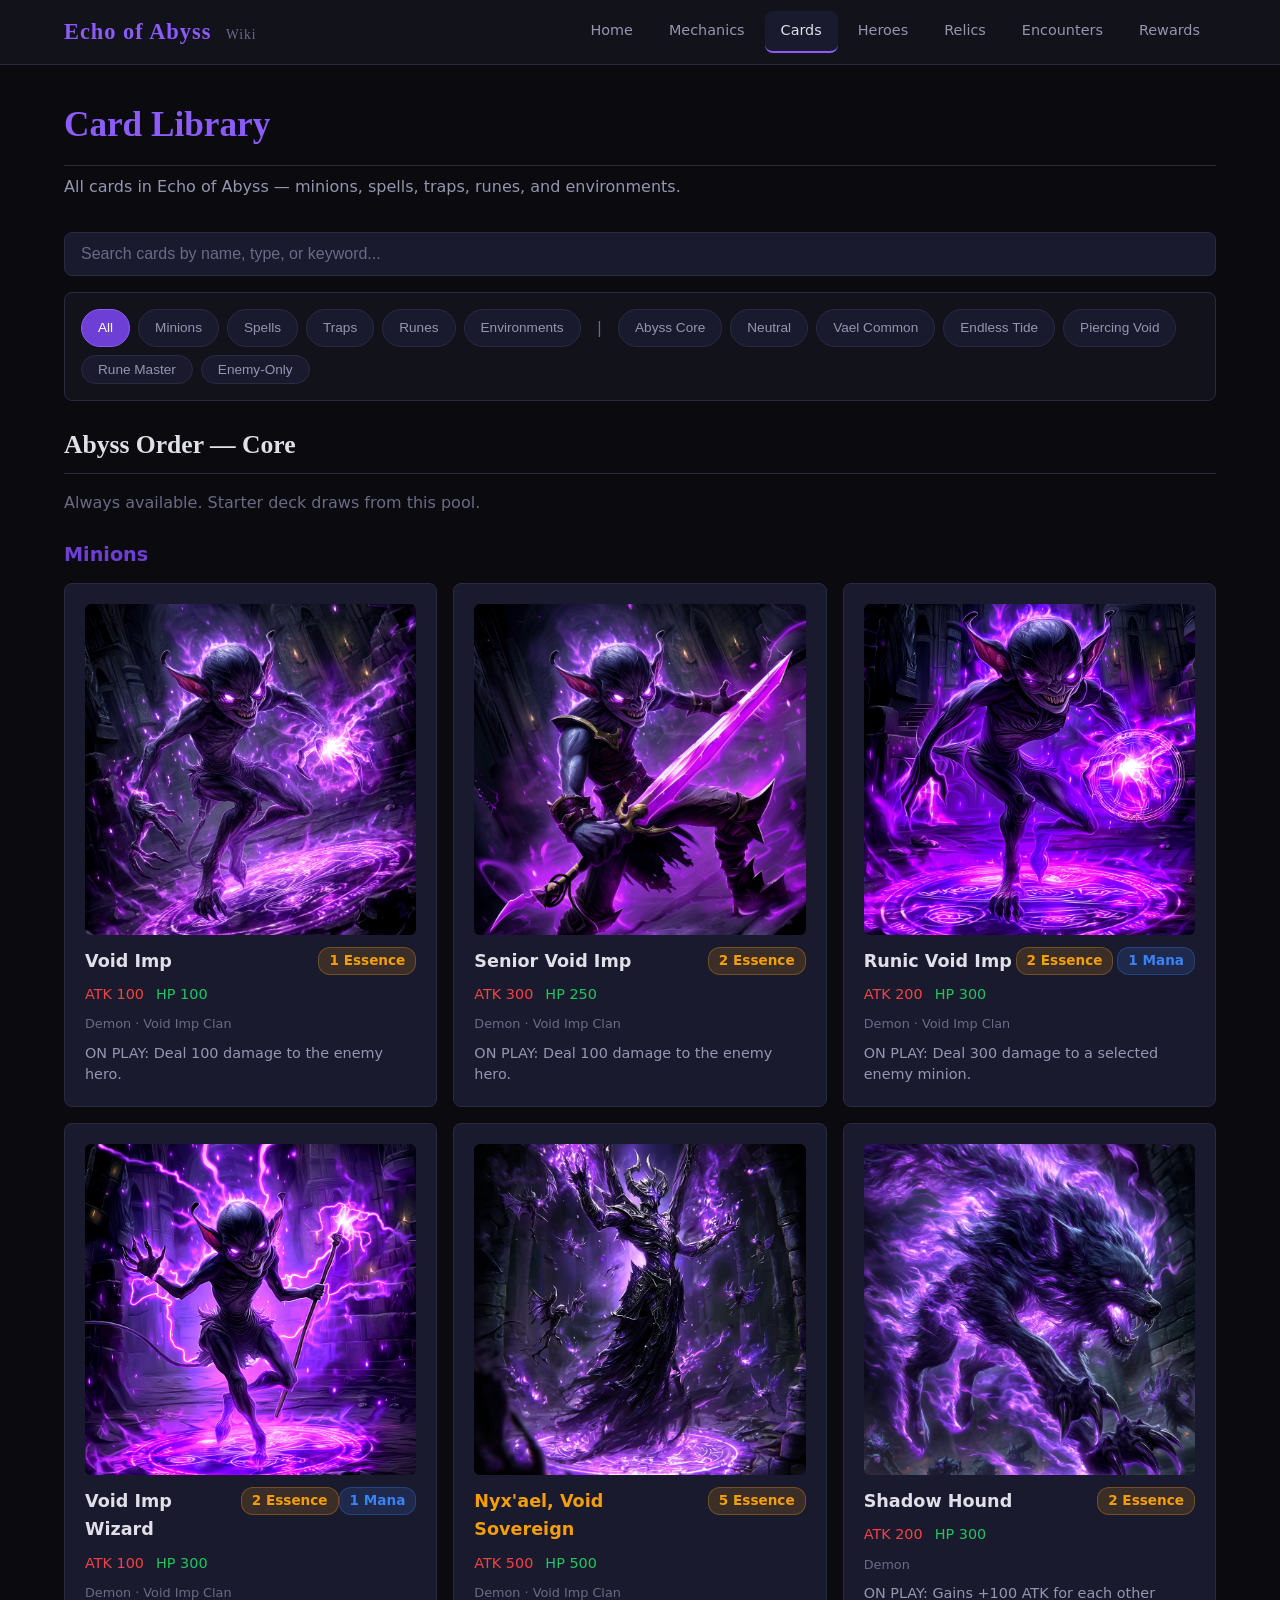
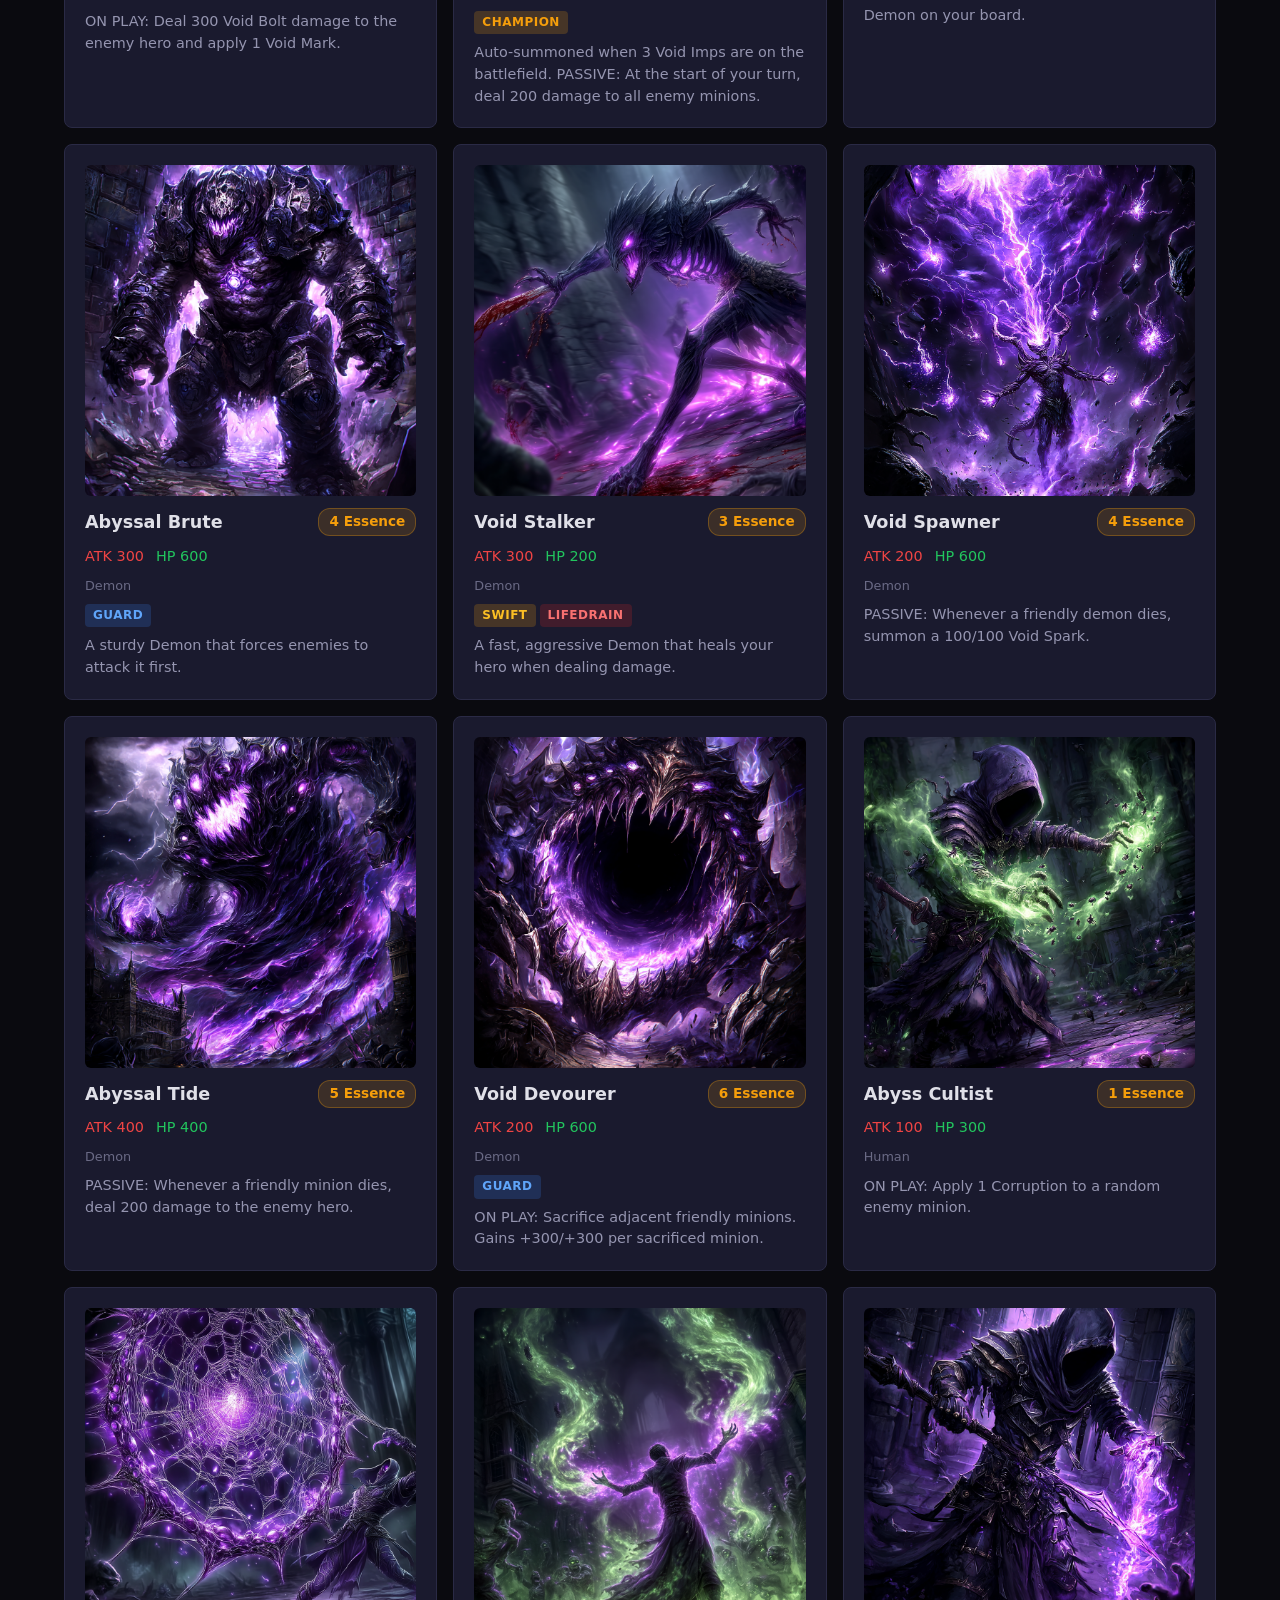
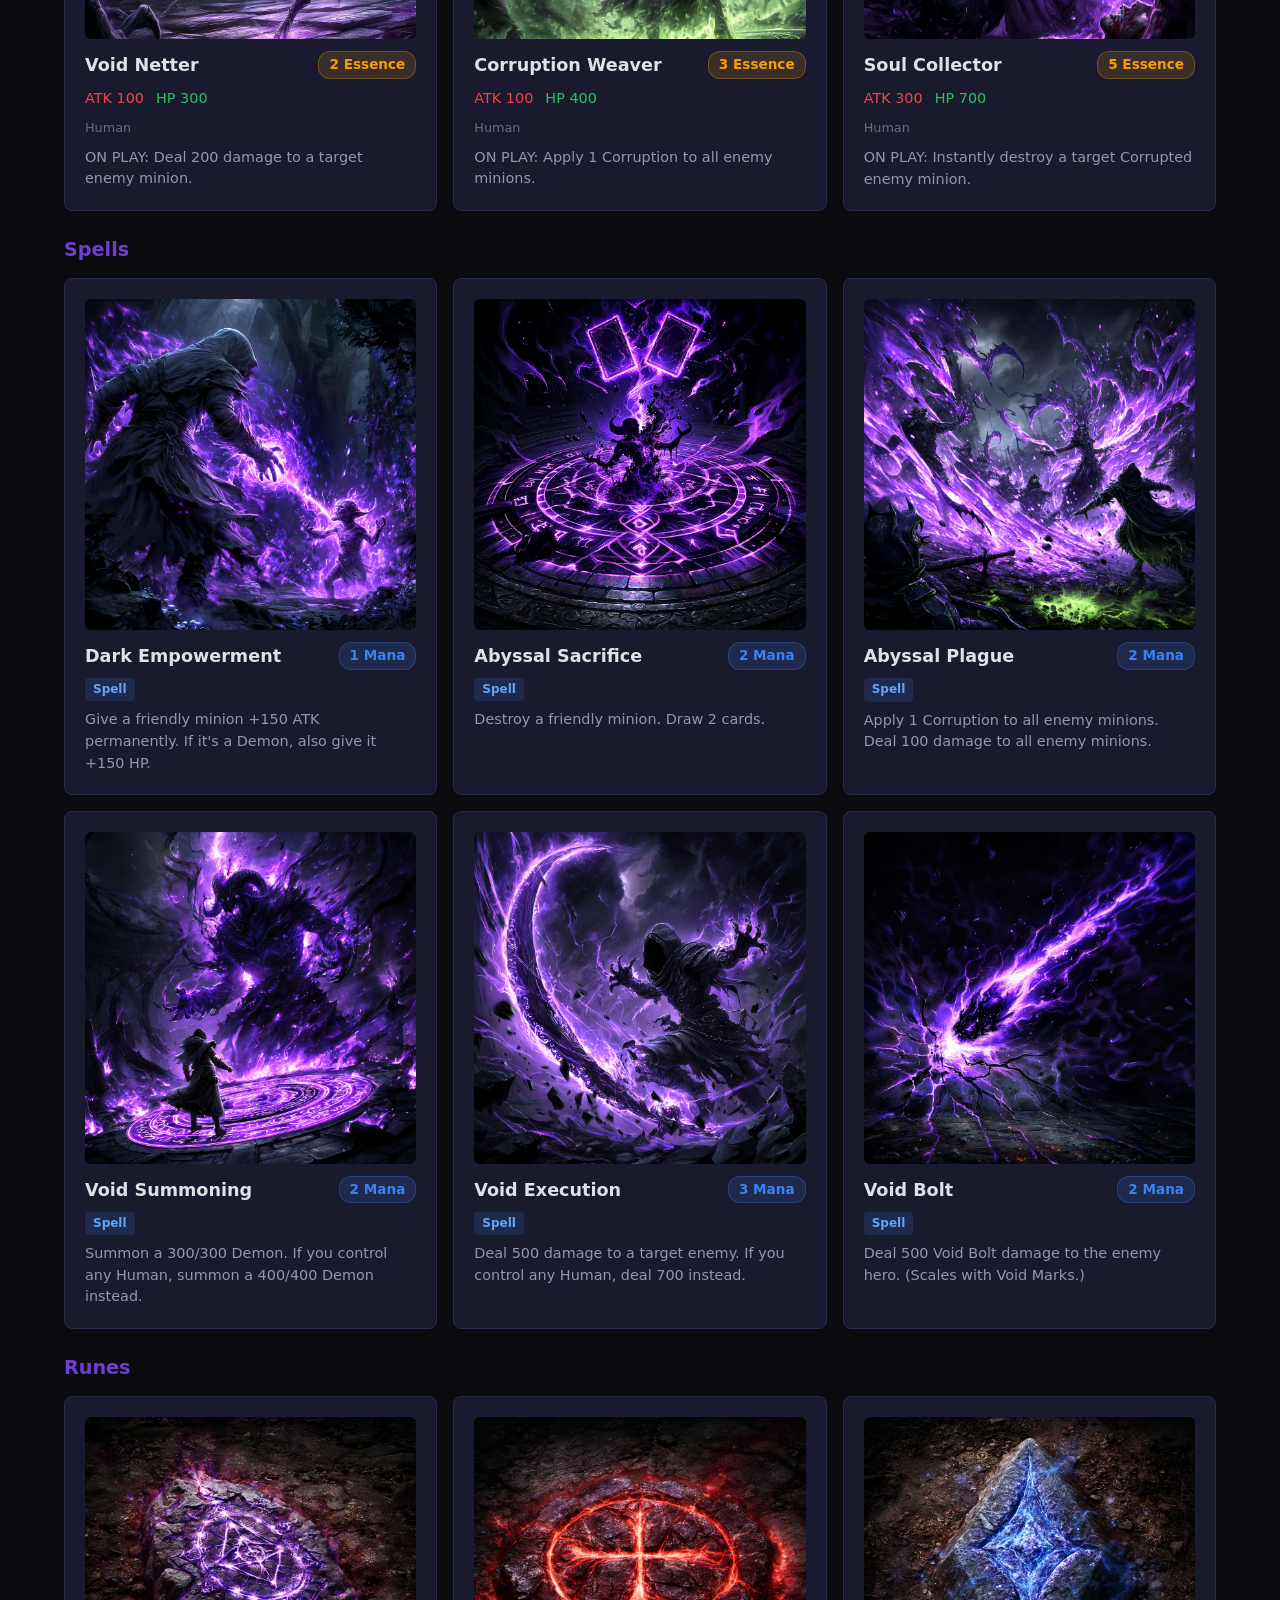
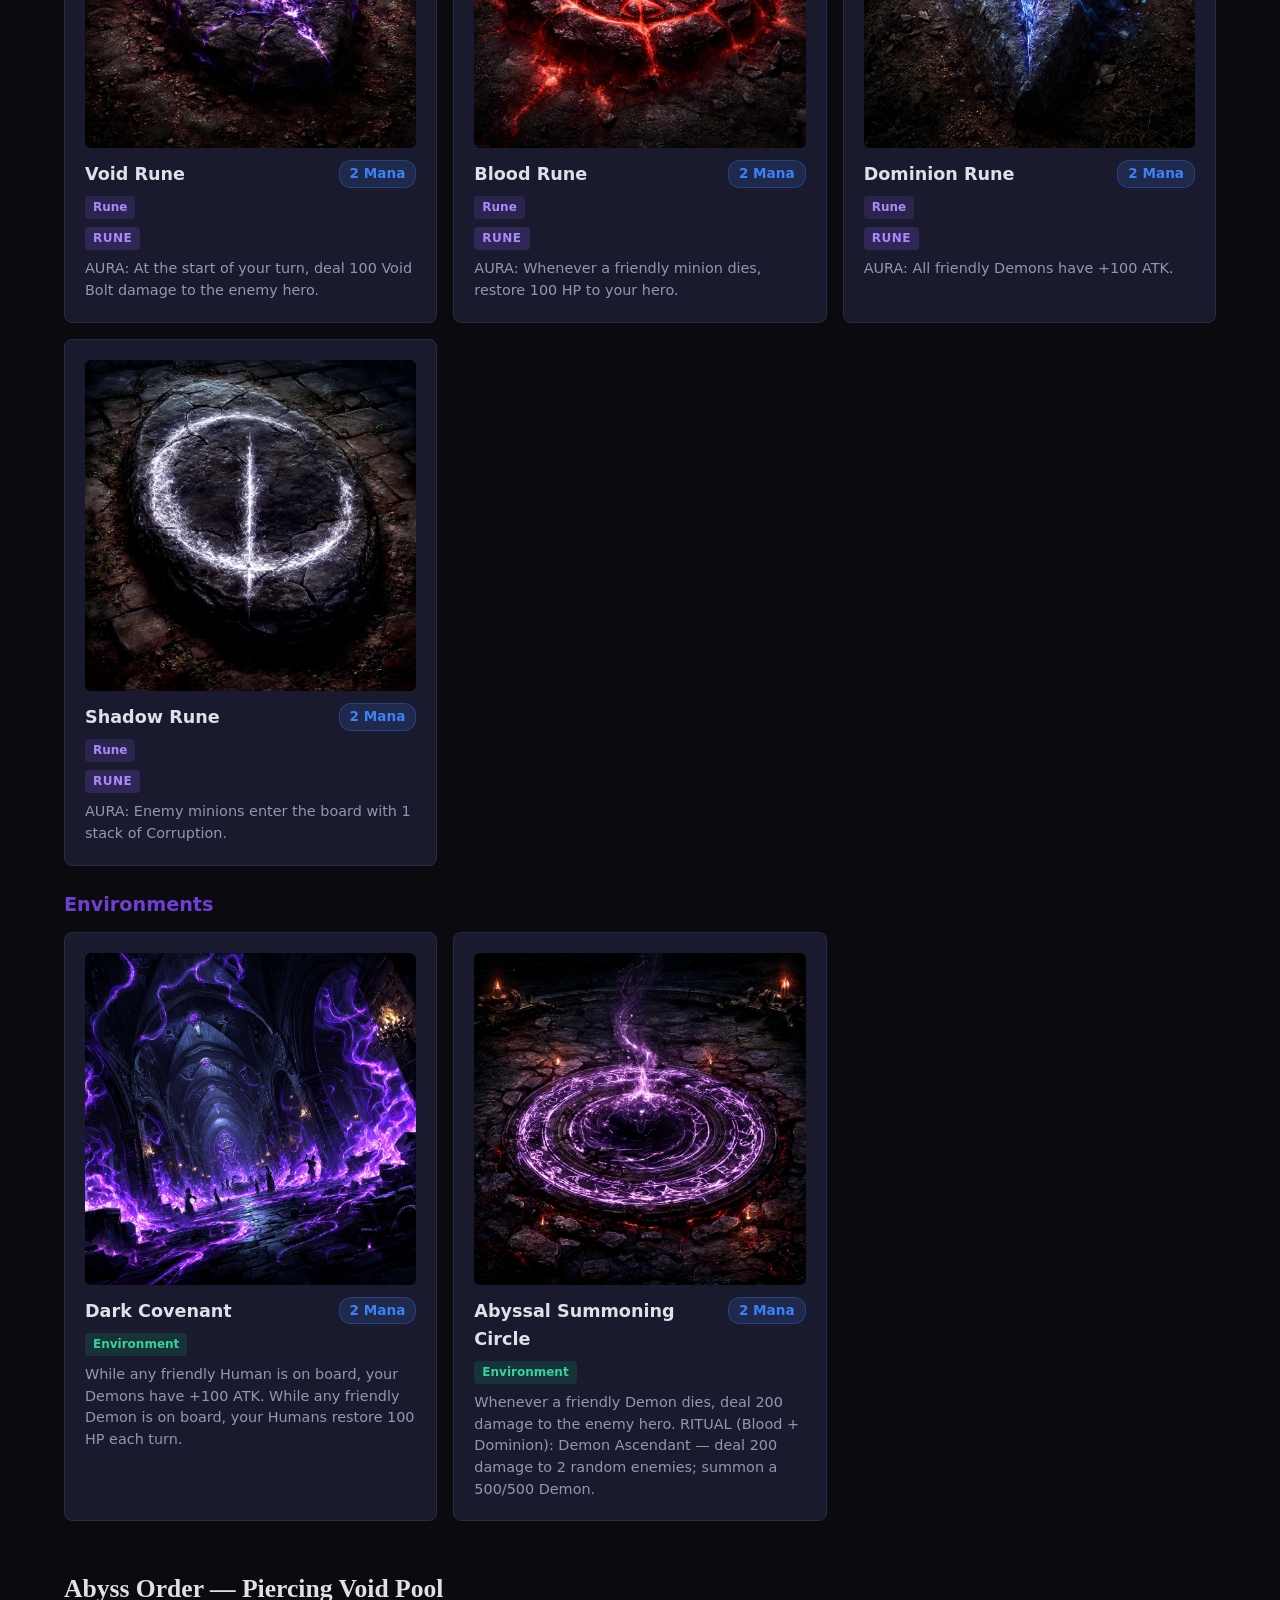
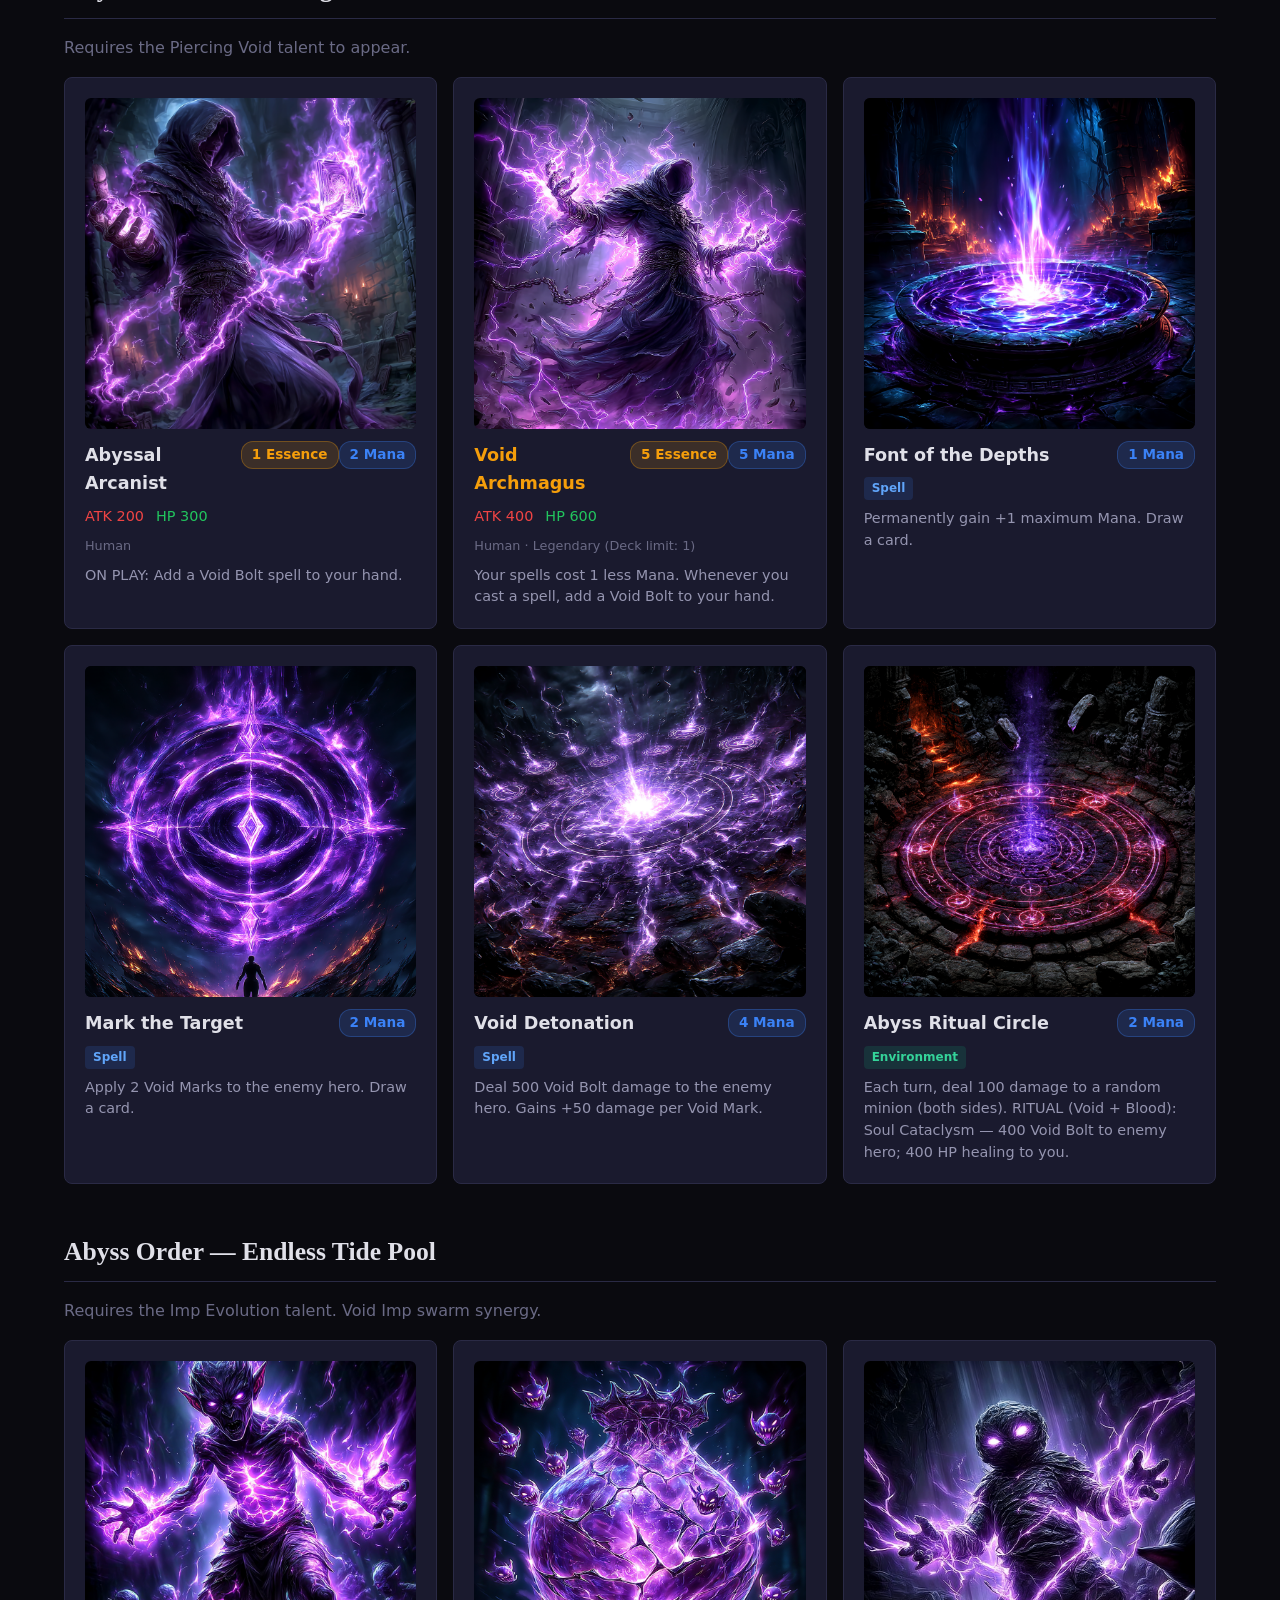
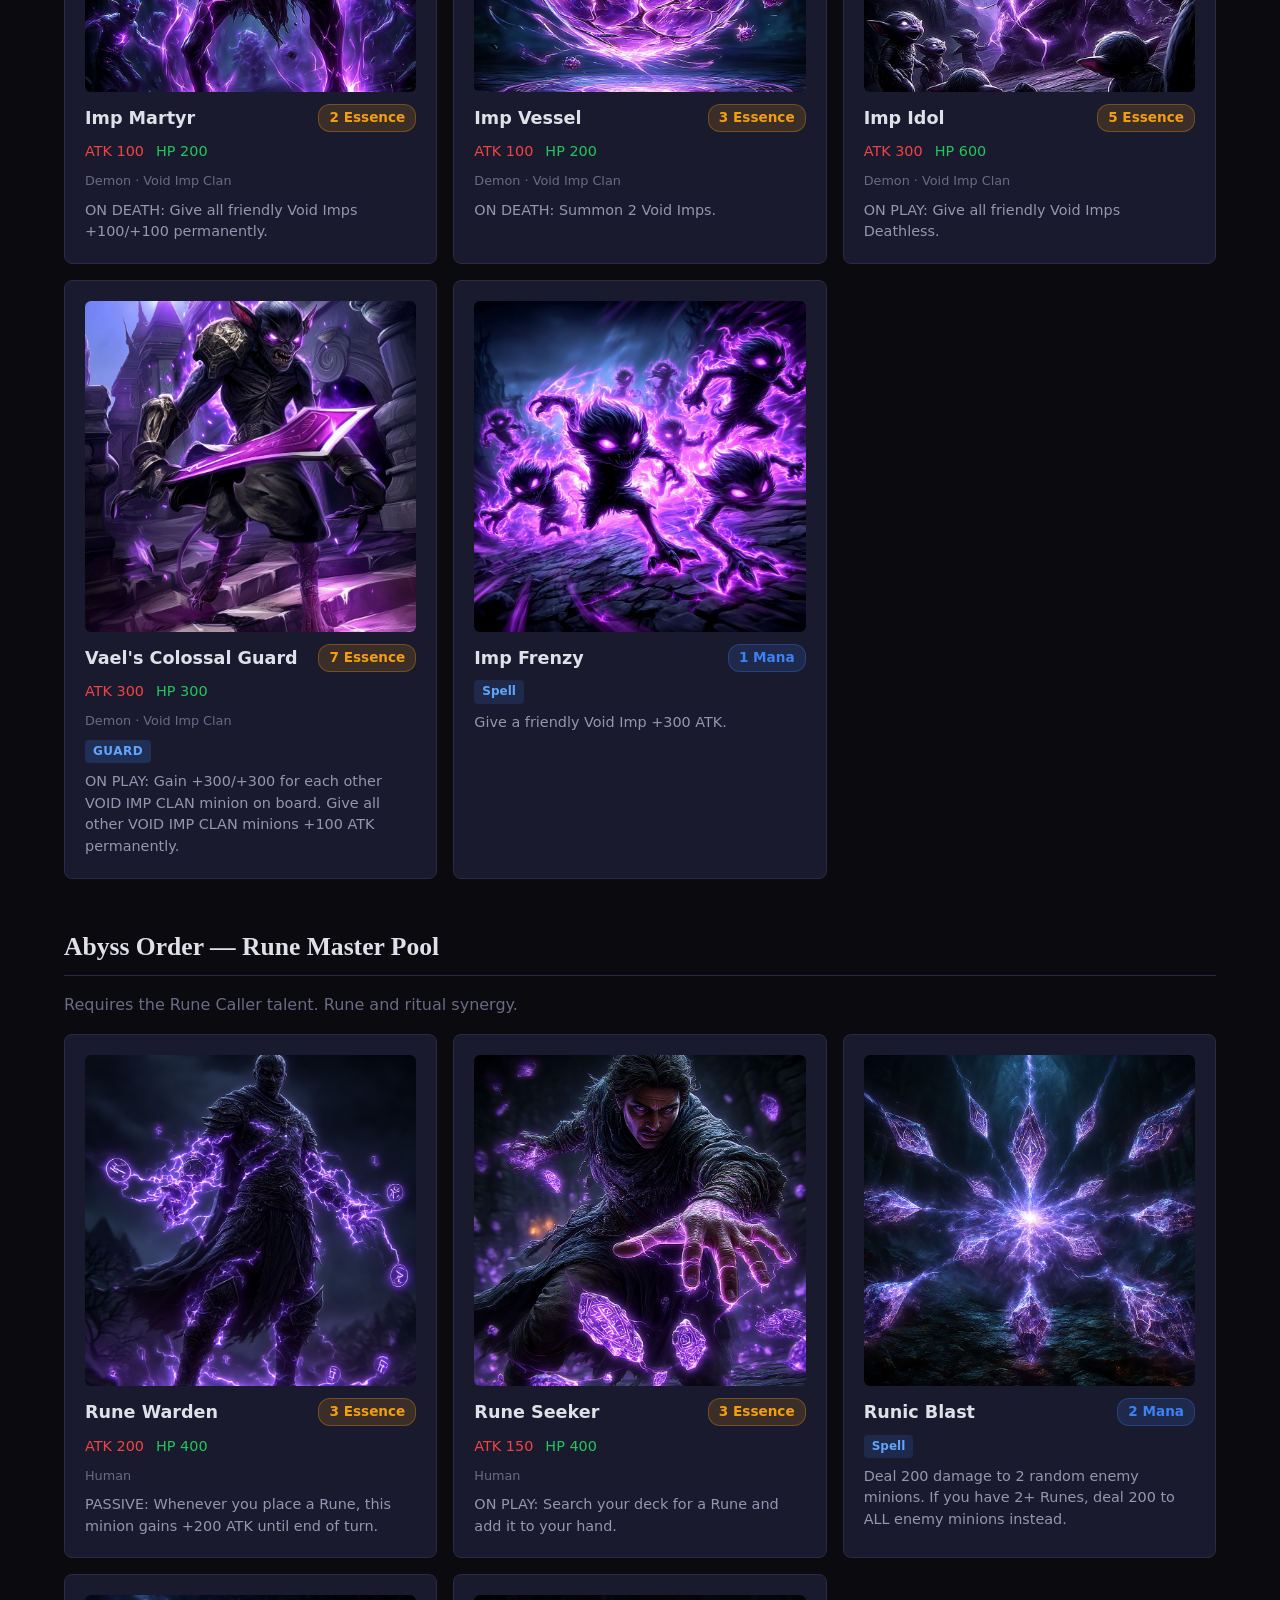
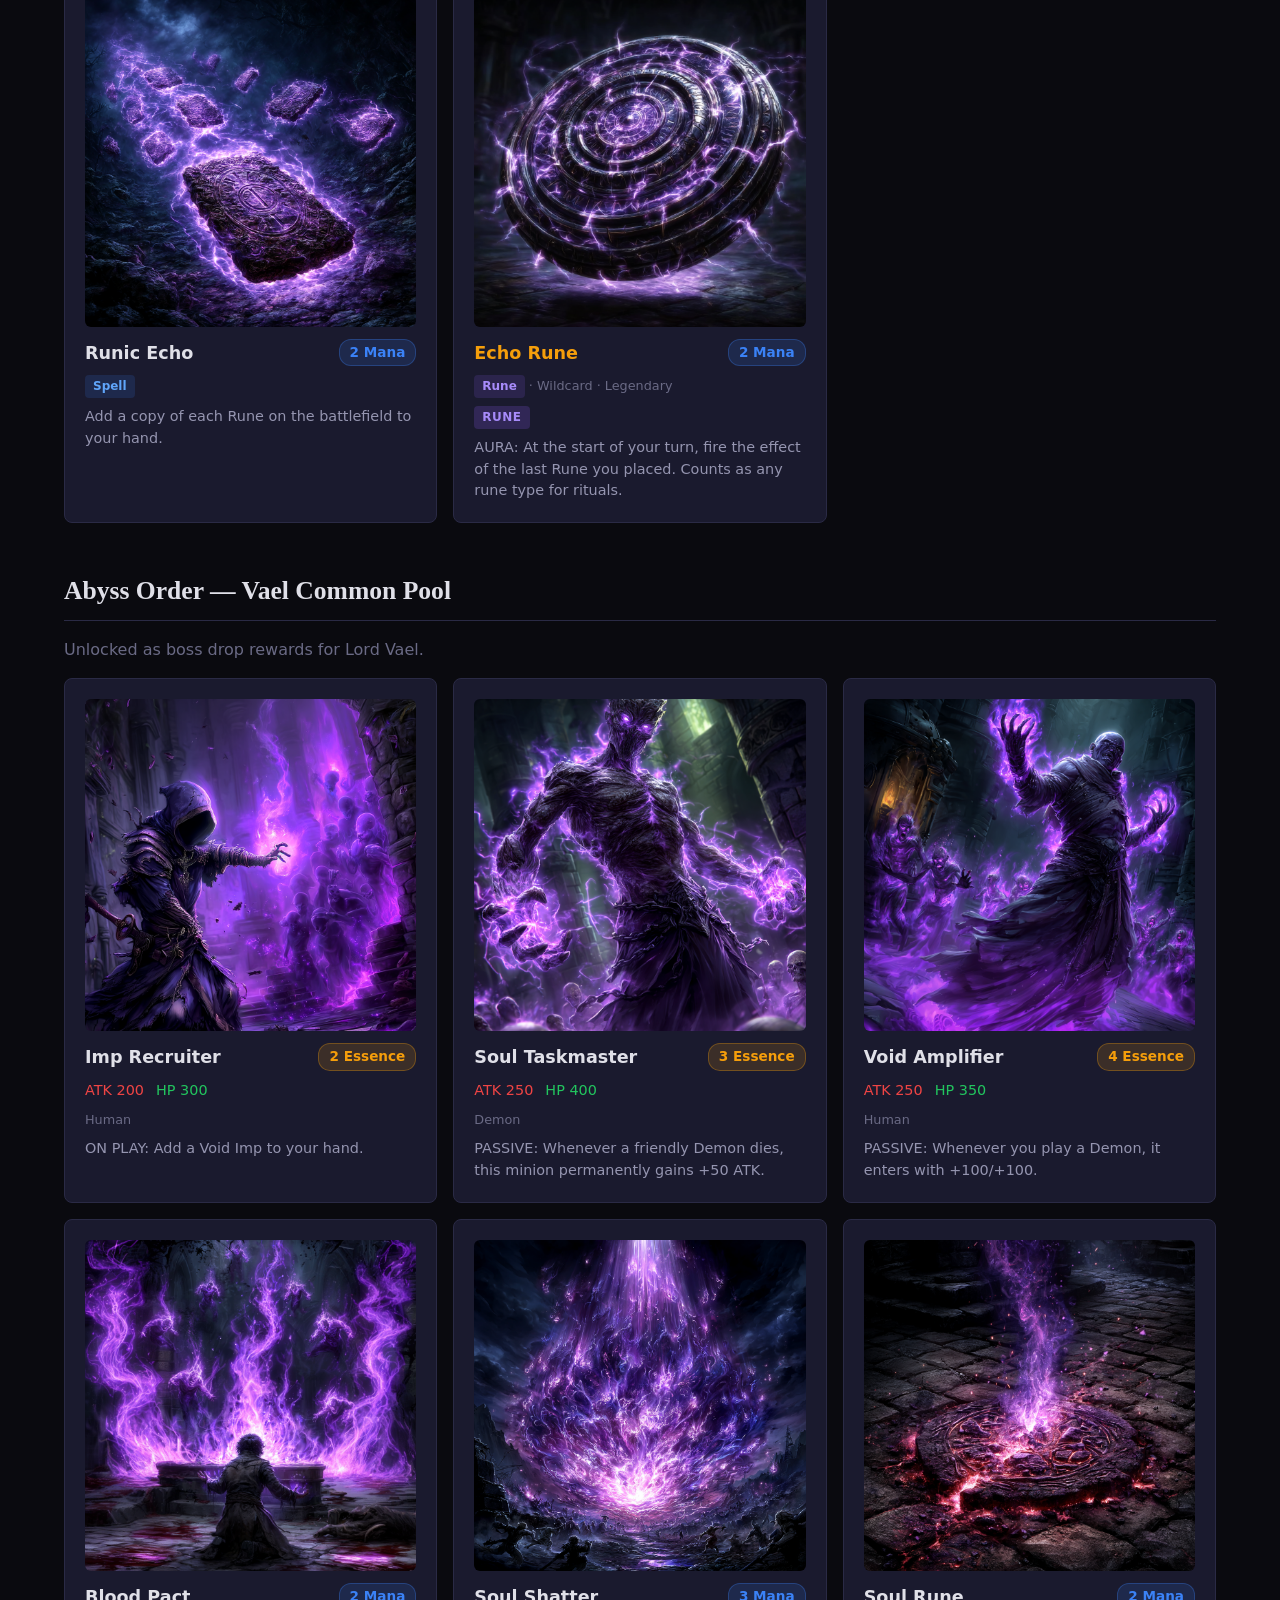
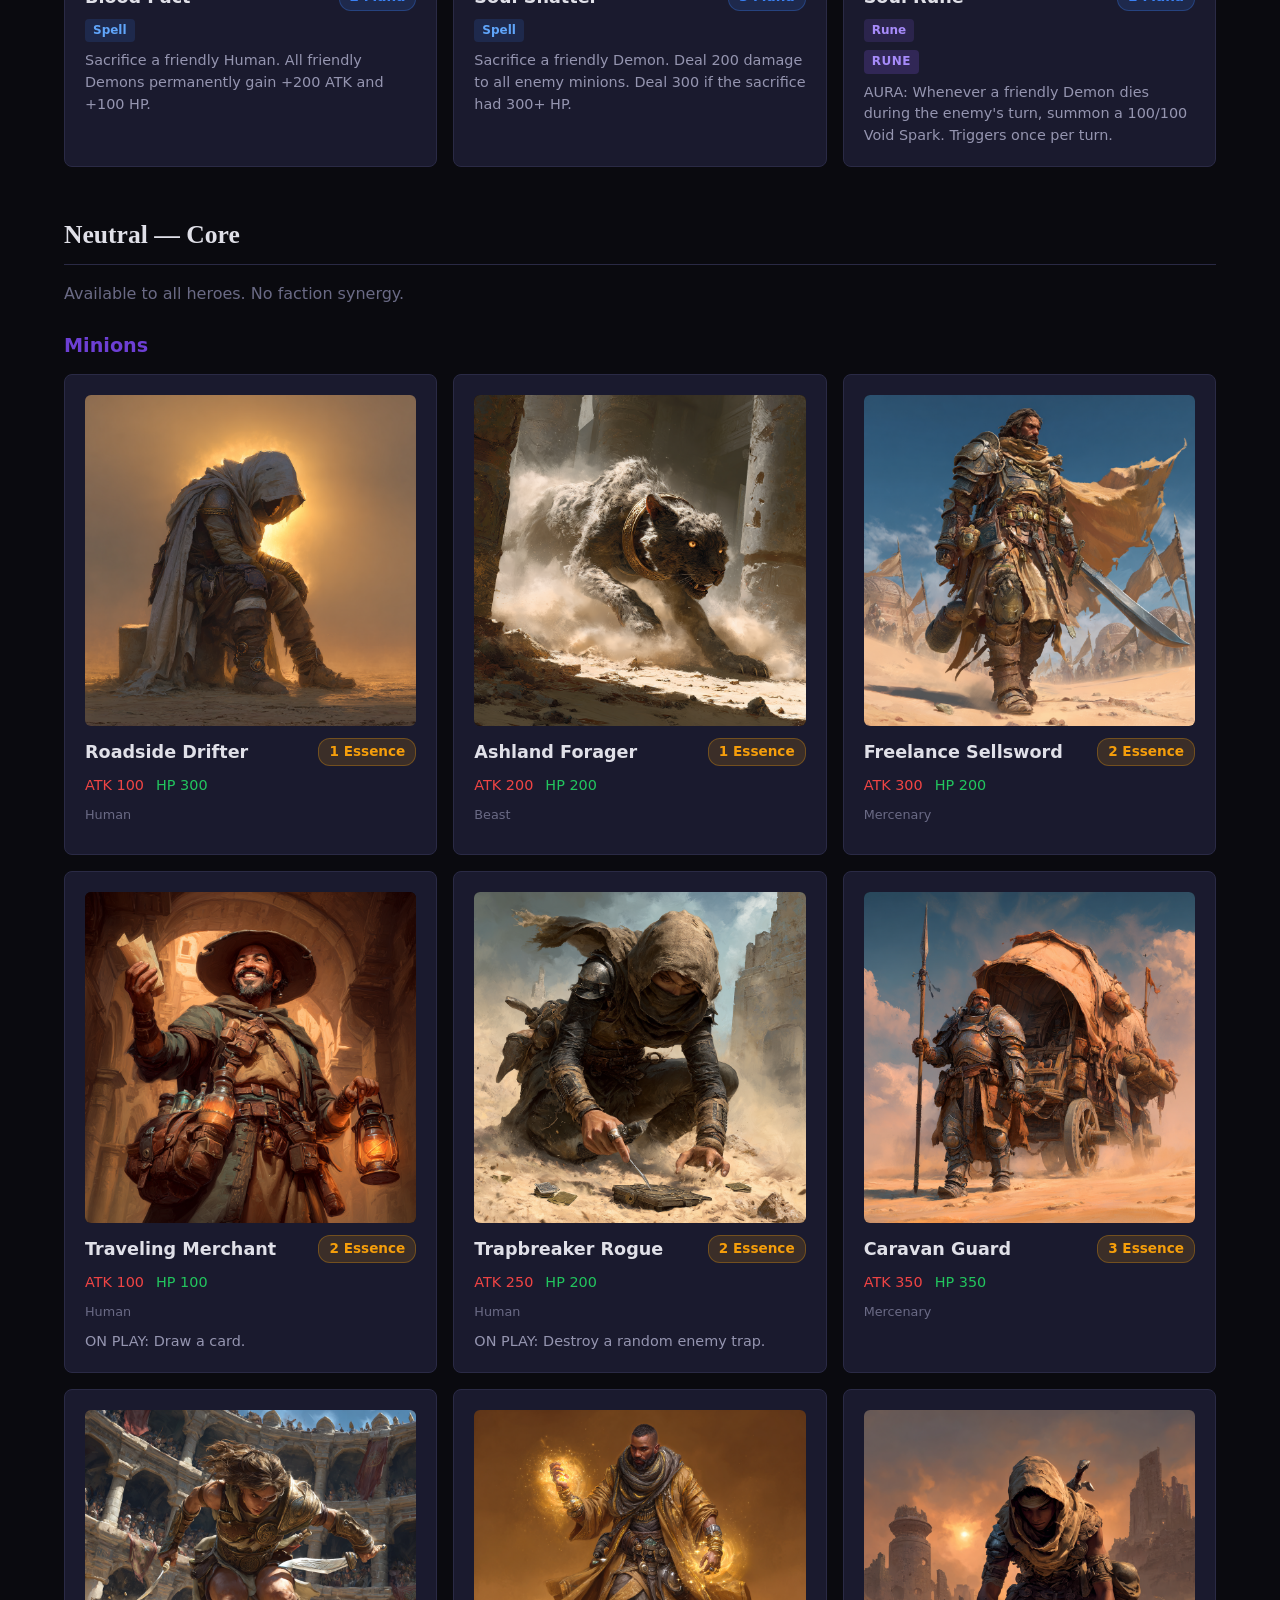
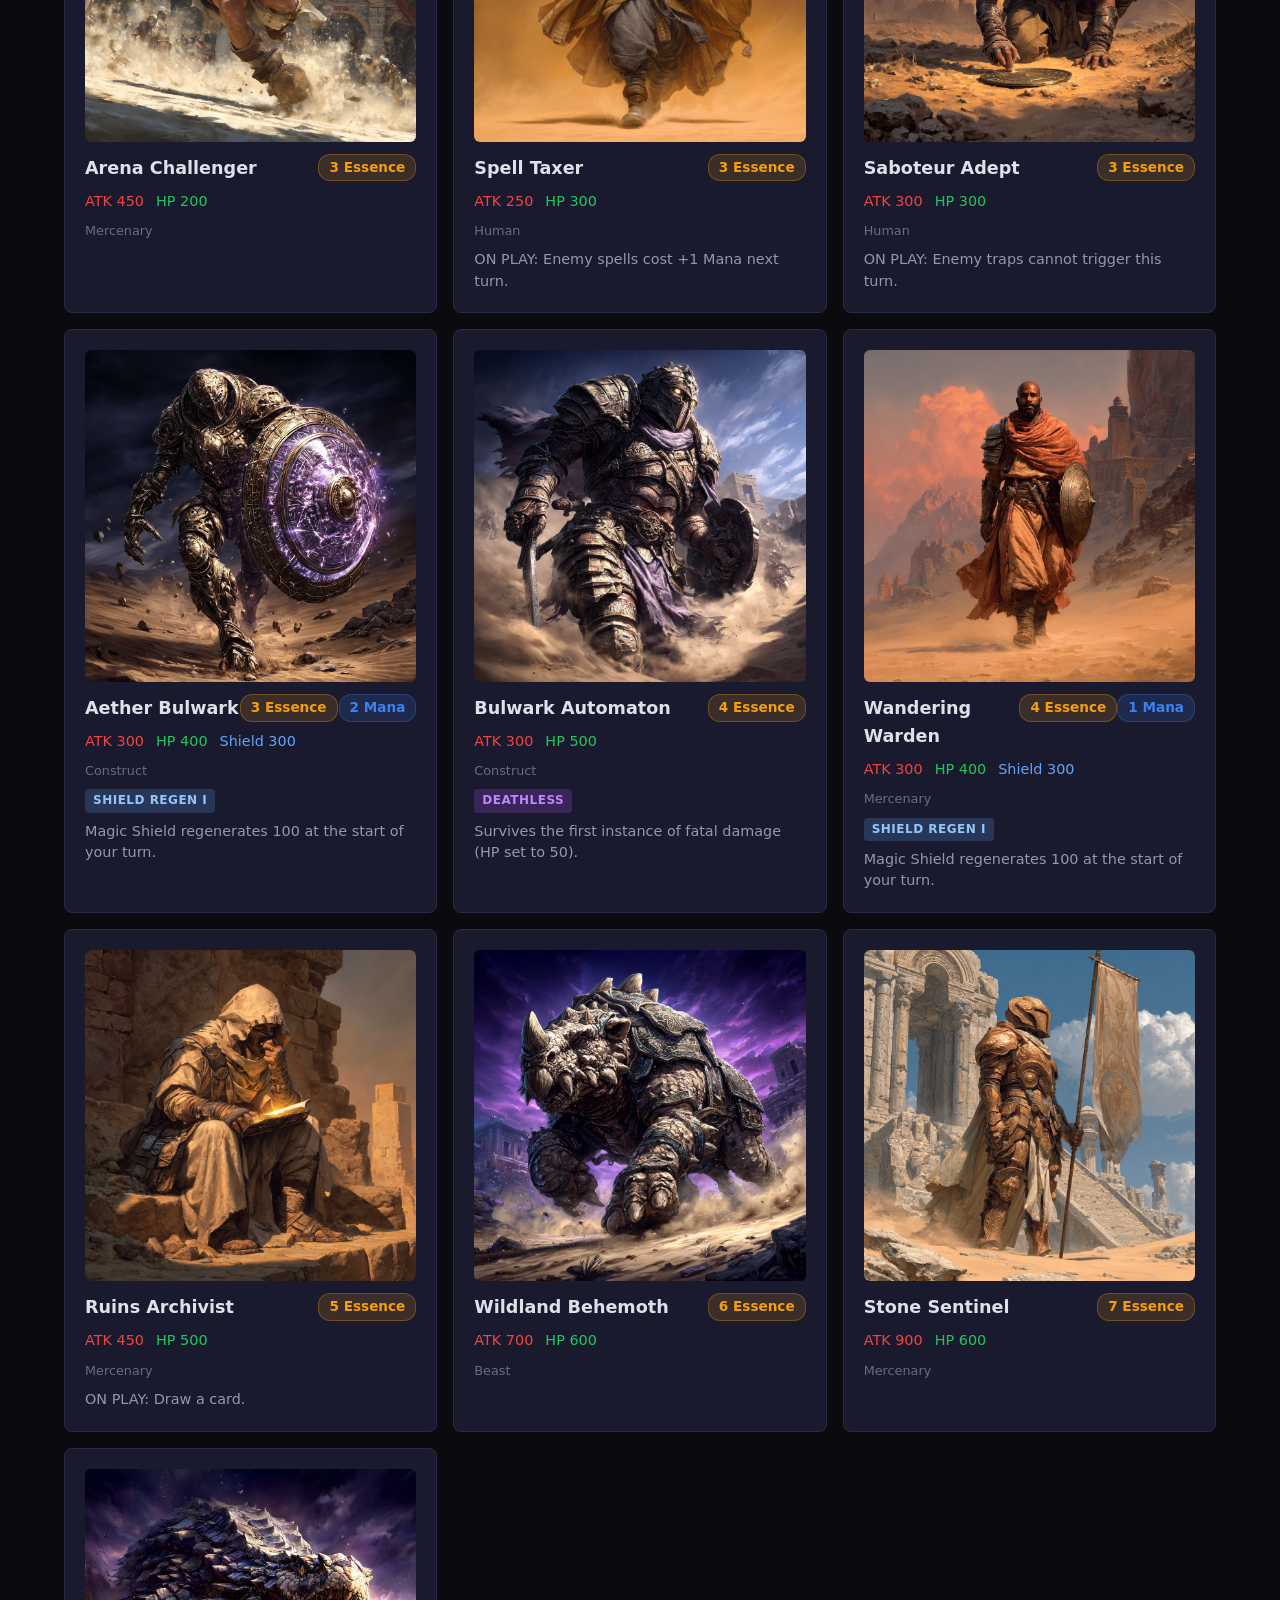
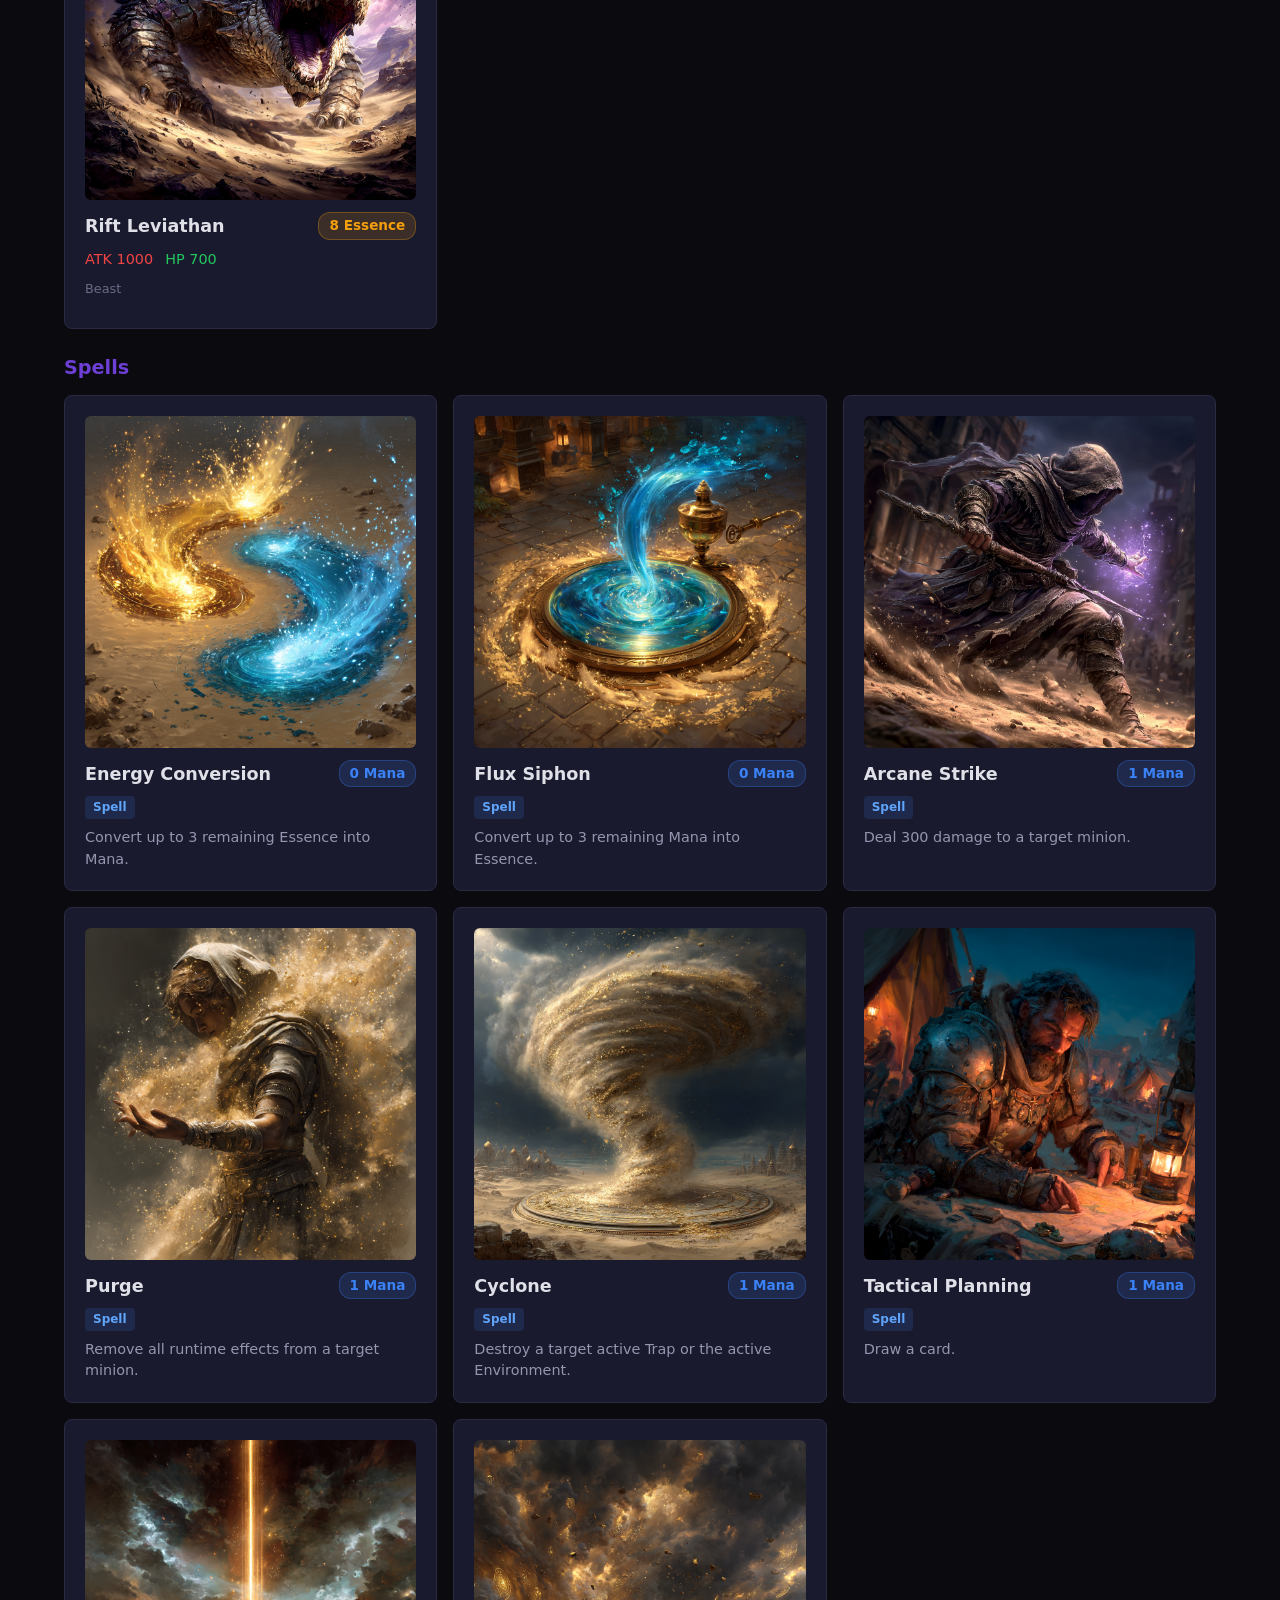
==== commit 3dc1591d: "Add champion system, relic images, enemy portraits, and updated encounters - Add Champion System sec" ====
--- a/cards.html
+++ b/cards.html
@@ -1175,6 +1175,47 @@
 
     </div>
 
+    <h3 class="section-subtitle">Champions</h3>
+    <div class="card-grid">
+
+      <div class="card" data-type="minion" data-pool="enemy" data-search="rogue imp pack champion demon feral swift 0">
+        <div class="card-art"><img src="assets/art/minions/rogue_imp_pack.png" alt="Rogue Imp Pack" loading="lazy"></div>
+        <div class="card-header">
+          <span class="card-name champion">Rogue Imp Pack</span>
+          <span class="card-cost cost-essence">0 Essence</span>
+        </div>
+        <div class="card-stats"><span class="stat stat-atk">ATK 300</span><span class="stat stat-hp">HP 400</span></div>
+        <div class="card-type">Demon &middot; Feral Imp Clan</div>
+        <div class="card-keywords"><span class="keyword-tag kw-champion">Champion</span><span class="keyword-tag kw-swift">Swift</span></div>
+        <div class="card-desc">Auto-summoned after 4 Rabid Imp attacks. AURA: All friendly Feral Imp minions gain +100 ATK.</div>
+      </div>
+
+      <div class="card" data-type="minion" data-pool="enemy" data-search="corrupted broodlings champion demon feral death 0">
+        <div class="card-art"><img src="assets/art/minions/champion_corrupted_broodlings.png" alt="Corrupted Broodlings" loading="lazy"></div>
+        <div class="card-header">
+          <span class="card-name champion">Corrupted Broodlings</span>
+          <span class="card-cost cost-essence">0 Essence</span>
+        </div>
+        <div class="card-stats"><span class="stat stat-atk">ATK 200</span><span class="stat stat-hp">HP 400</span></div>
+        <div class="card-type">Demon &middot; Feral Imp Clan</div>
+        <div class="card-keywords"><span class="keyword-tag kw-champion">Champion</span></div>
+        <div class="card-desc">Auto-summoned after 3 friendly minions have died. ON DEATH: Summon a Void-Touched Imp.</div>
+      </div>
+
+      <div class="card" data-type="minion" data-pool="enemy" data-search="imp matriarch champion demon feral guard 0">
+        <div class="card-art"><img src="assets/art/minions/champion_imp_matriarch.png" alt="Imp Matriarch" loading="lazy"></div>
+        <div class="card-header">
+          <span class="card-name champion">Imp Matriarch</span>
+          <span class="card-cost cost-essence">0 Essence</span>
+        </div>
+        <div class="card-stats"><span class="stat stat-atk">ATK 300</span><span class="stat stat-hp">HP 500</span></div>
+        <div class="card-type">Demon &middot; Feral Imp Clan</div>
+        <div class="card-keywords"><span class="keyword-tag kw-champion">Champion</span><span class="keyword-tag kw-guard">Guard</span></div>
+        <div class="card-desc">Auto-summoned on 2nd Pack Frenzy cast. AURA: Pack Frenzy also grants +200 HP to all Feral Imp minions.</div>
+      </div>
+
+    </div>
+
     <h3 class="section-subtitle">Spells</h3>
     <div class="card-grid">
 
@@ -1246,6 +1287,47 @@
         </div>
         <div class="card-type"><span class="badge badge-spell">Spell</span></div>
         <div class="card-desc">Grant +100 ATK and +100 HP to all friendly Human minions.</div>
+      </div>
+
+    </div>
+
+    <h3 class="section-subtitle">Champions</h3>
+    <div class="card-grid">
+
+      <div class="card" data-type="minion" data-pool="enemy" data-search="abyss cultist patrol champion human corruption 0">
+        <div class="card-art"><img src="assets/art/minions/champion_abyss_cultist_patrol.png" alt="Abyss Cultist Patrol" loading="lazy"></div>
+        <div class="card-header">
+          <span class="card-name champion">Abyss Cultist Patrol</span>
+          <span class="card-cost cost-essence">0 Essence</span>
+        </div>
+        <div class="card-stats"><span class="stat stat-atk">ATK 300</span><span class="stat stat-hp">HP 300</span></div>
+        <div class="card-type">Human</div>
+        <div class="card-keywords"><span class="keyword-tag kw-champion">Champion</span></div>
+        <div class="card-desc">Auto-summoned after 4 corruption stacks consumed. AURA: Corruption applied to player minions instantly detonates.</div>
+      </div>
+
+      <div class="card" data-type="minion" data-pool="enemy" data-search="void ritualist champion human rune 0">
+        <div class="card-art"><img src="assets/art/minions/champion_void_ritualist.png" alt="Void Ritualist" loading="lazy"></div>
+        <div class="card-header">
+          <span class="card-name champion">Void Ritualist</span>
+          <span class="card-cost cost-essence">0 Essence</span>
+        </div>
+        <div class="card-stats"><span class="stat stat-atk">ATK 200</span><span class="stat stat-hp">HP 300</span></div>
+        <div class="card-type">Human</div>
+        <div class="card-keywords"><span class="keyword-tag kw-champion">Champion</span></div>
+        <div class="card-desc">Auto-summoned when ritual sacrifice triggers. AURA: Rune placement costs 1 less Mana.</div>
+      </div>
+
+      <div class="card" data-type="minion" data-pool="enemy" data-search="corrupted handler champion human void spark 0">
+        <div class="card-art"><img src="assets/art/minions/champion_corrupted_handler.png" alt="Corrupted Handler" loading="lazy"></div>
+        <div class="card-header">
+          <span class="card-name champion">Corrupted Handler</span>
+          <span class="card-cost cost-essence">0 Essence</span>
+        </div>
+        <div class="card-stats"><span class="stat stat-atk">ATK 300</span><span class="stat stat-hp">HP 300</span></div>
+        <div class="card-type">Human</div>
+        <div class="card-keywords"><span class="keyword-tag kw-champion">Champion</span></div>
+        <div class="card-desc">Auto-summoned after 3 void sparks created. AURA: Whenever a Void Spark is summoned, deal 200 damage to player hero.</div>
       </div>
 
     </div>
--- a/style.css
+++ b/style.css
@@ -414,10 +414,53 @@
   gap: 16px;
   align-items: flex-start;
 }
+.relic-icon {
+  width: 80px;
+  height: 80px;
+  border-radius: 6px;
+  overflow: hidden;
+  flex-shrink: 0;
+  background: var(--bg-primary);
+}
+.relic-icon img {
+  width: 100%;
+  height: 100%;
+  object-fit: cover;
+  display: block;
+}
 .relic-info { flex: 1; }
 .relic-name { font-weight: 600; font-size: 1.05rem; color: var(--text-primary); }
 .relic-meta { font-size: 0.8rem; color: var(--text-muted); margin-bottom: 6px; }
 .relic-desc { font-size: 0.9rem; color: var(--text-secondary); }
+
+/* ---------- Enemy Portrait ---------- */
+.encounter-portrait {
+  width: 100px;
+  height: 100px;
+  border-radius: 50%;
+  overflow: hidden;
+  flex-shrink: 0;
+  border: 2px solid var(--border);
+}
+.encounter-card.boss .encounter-portrait { border-color: var(--accent-blood); }
+.encounter-portrait img {
+  width: 100%;
+  height: 100%;
+  object-fit: cover;
+  display: block;
+}
+
+/* ---------- Champion Section ---------- */
+.champion-box {
+  background: rgba(245, 158, 11, 0.05);
+  border: 1px solid rgba(245, 158, 11, 0.3);
+  border-radius: var(--radius);
+  padding: 16px;
+  margin-top: 12px;
+}
+.champion-box h4 { color: var(--accent-gold); margin-bottom: 8px; }
+.champion-stats { display: flex; gap: 12px; font-size: 0.9rem; margin-bottom: 6px; }
+.champion-desc { font-size: 0.9rem; color: var(--text-secondary); }
 
 /* ---------- Filter Bar ---------- */
 .filter-bar {
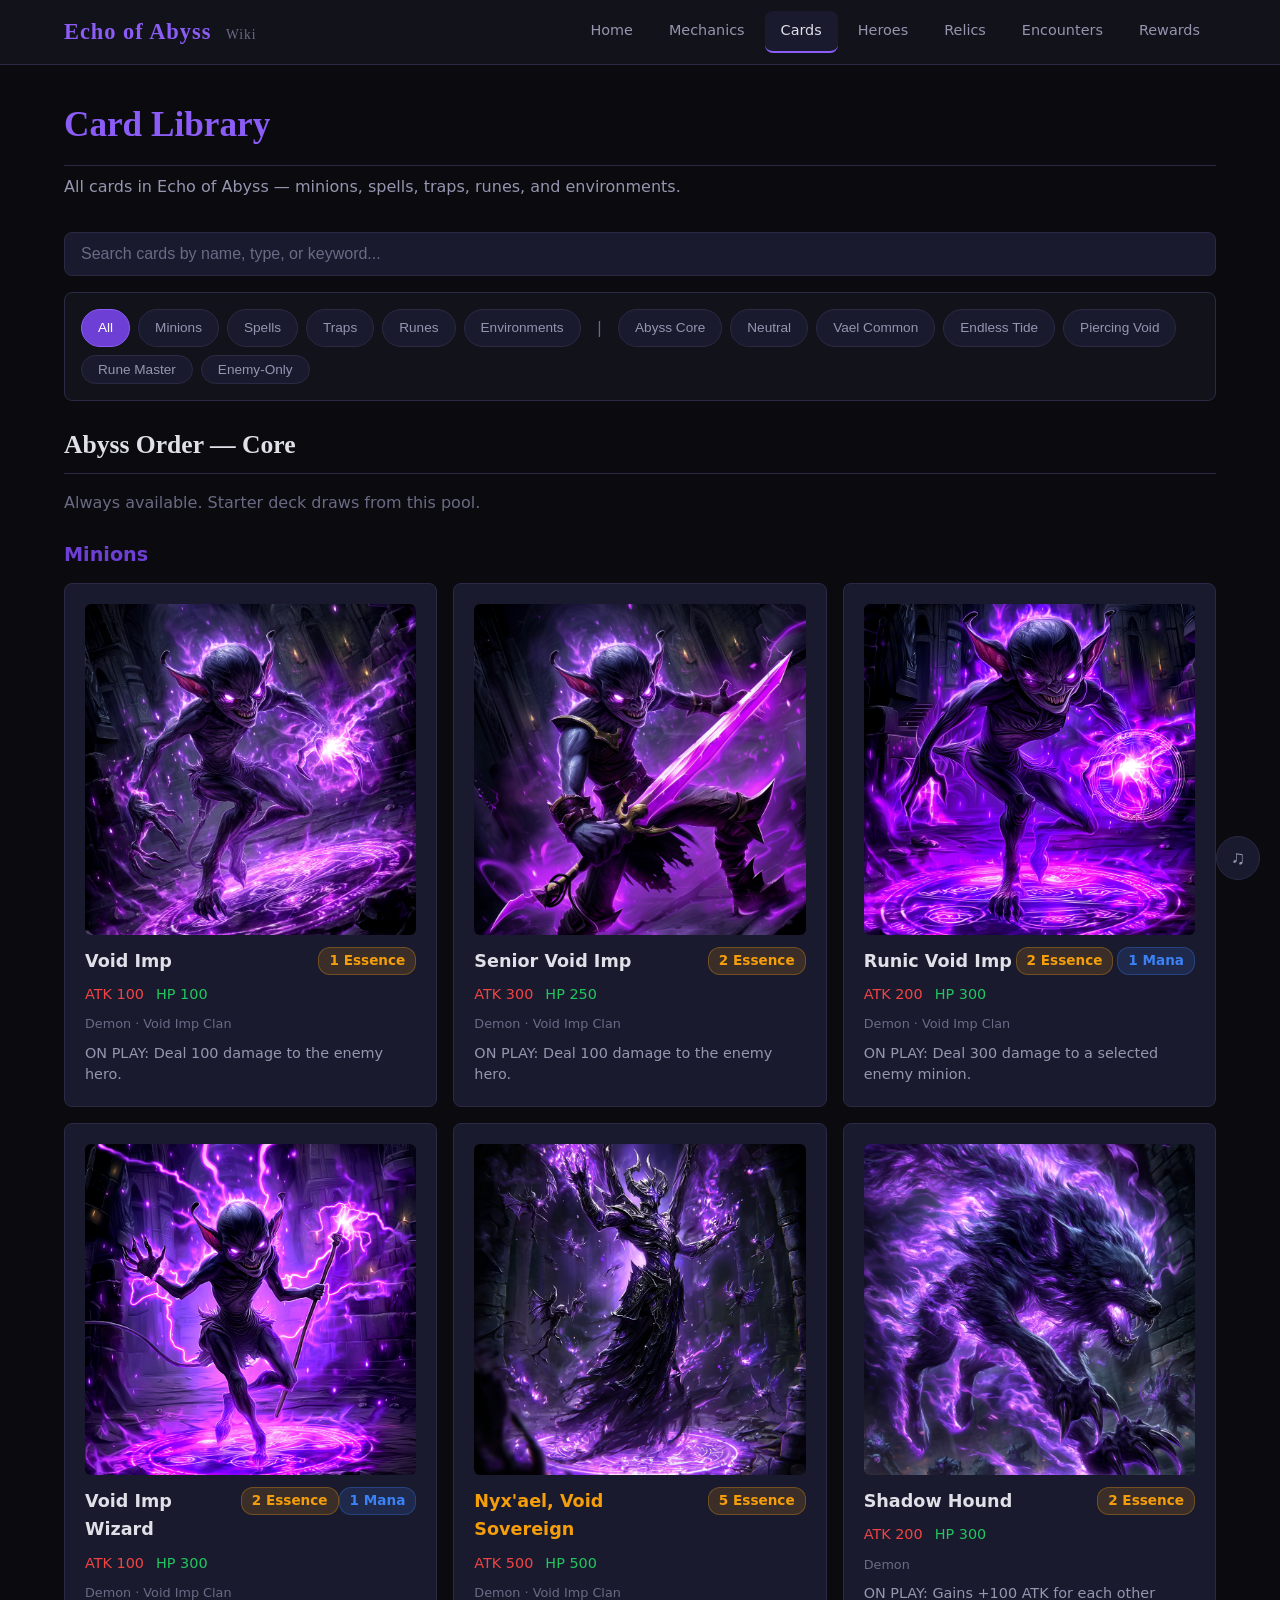
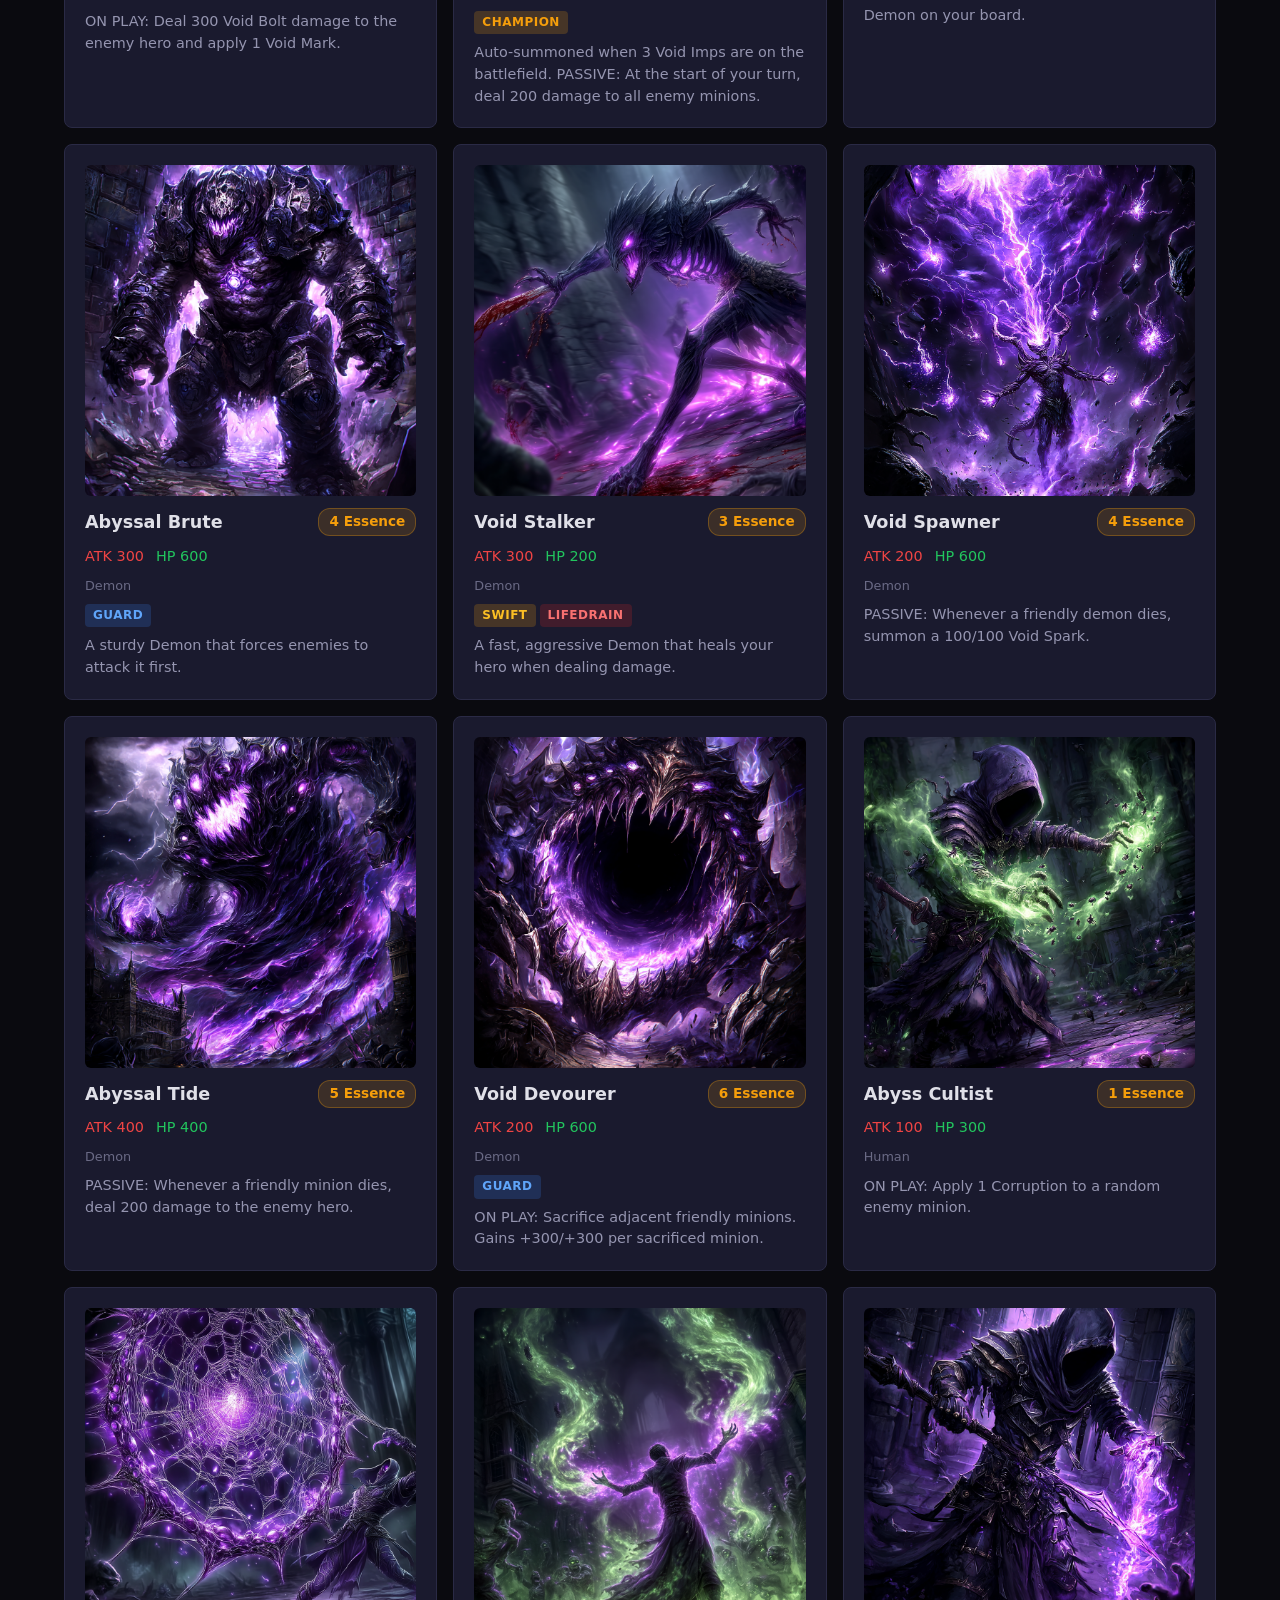
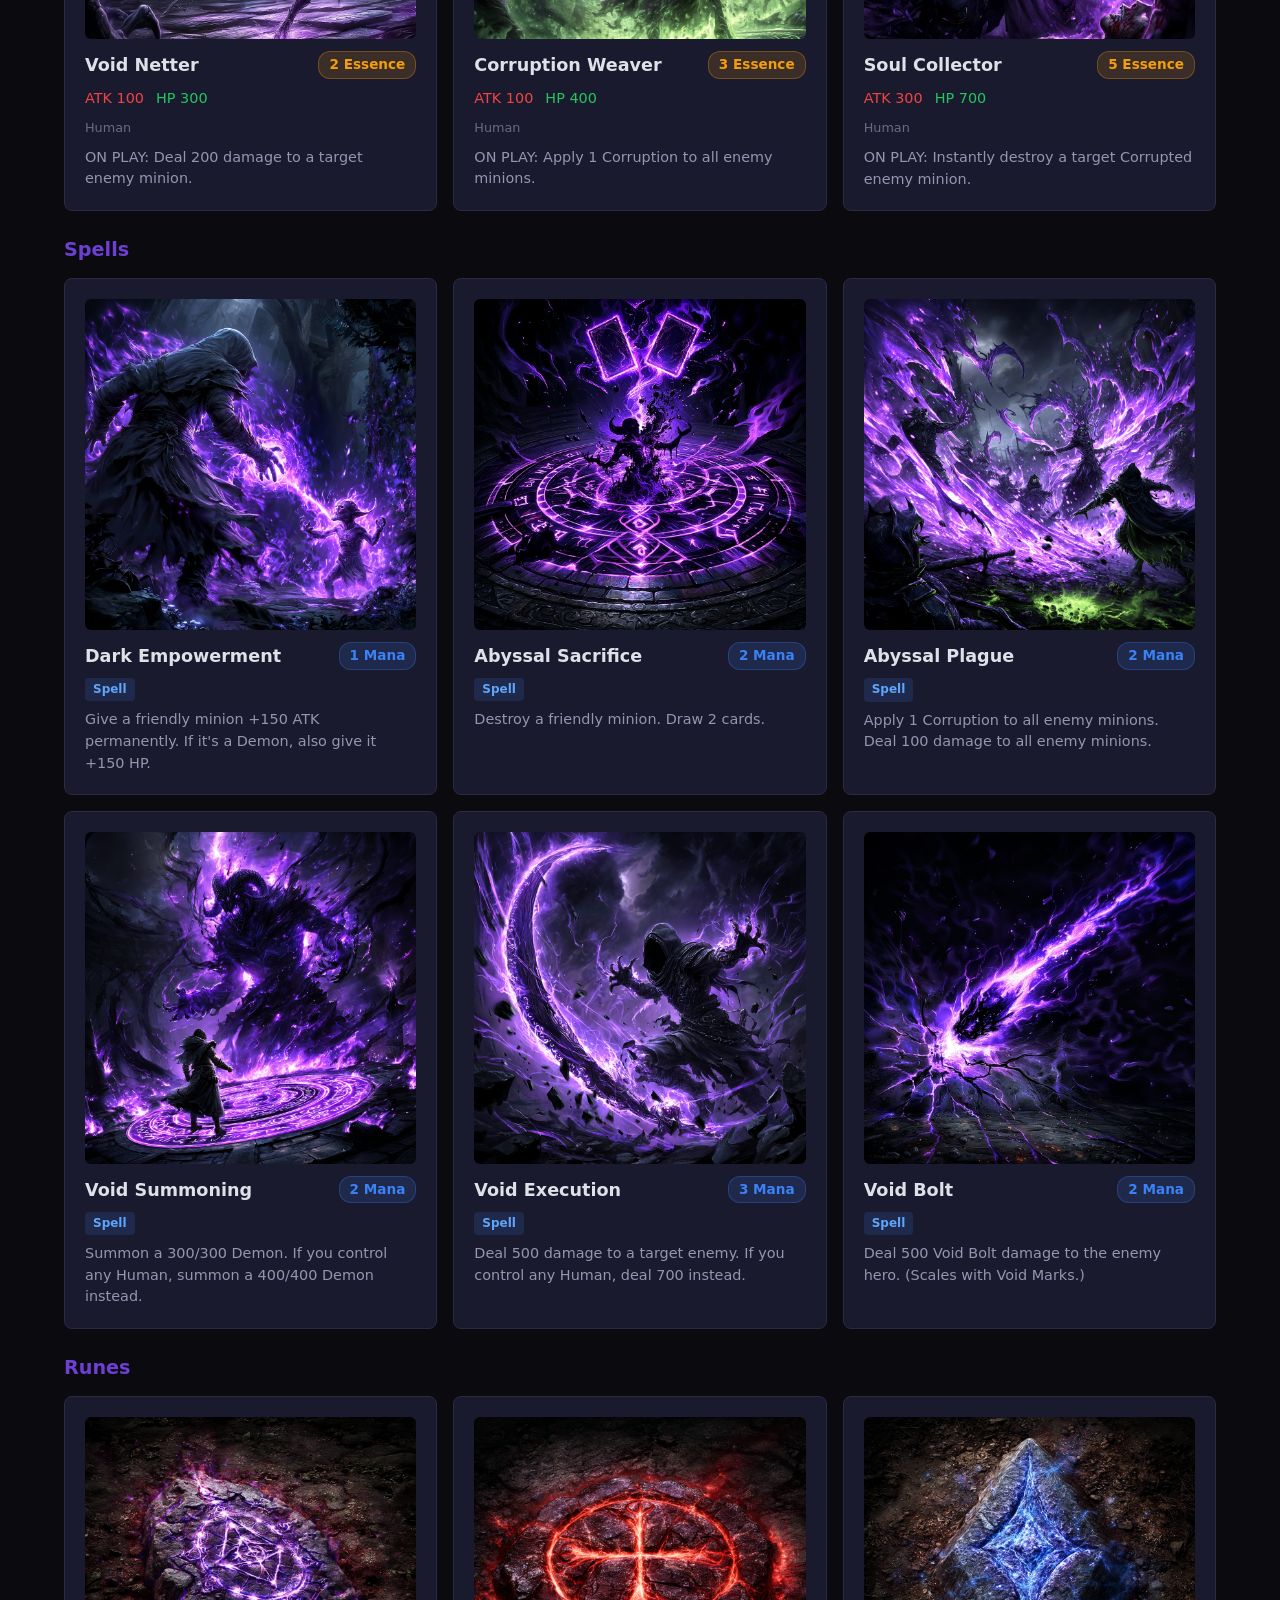
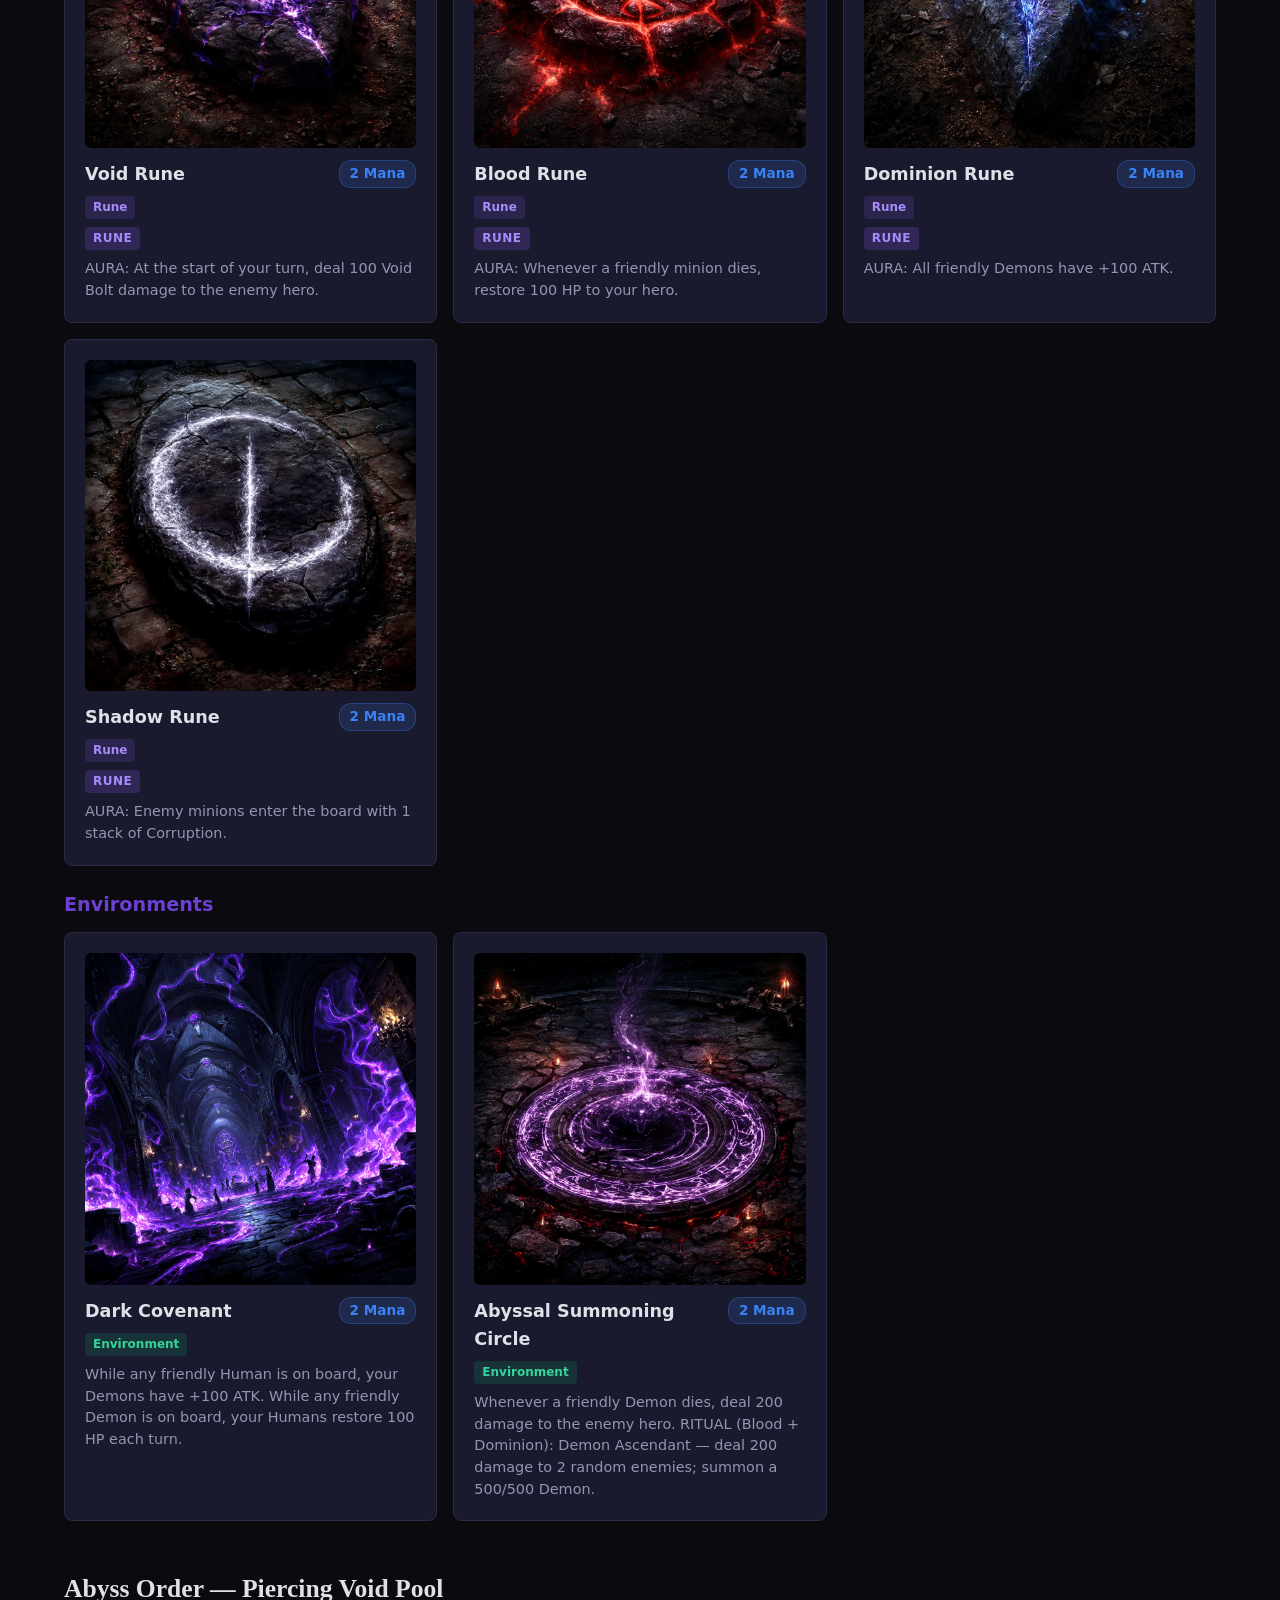
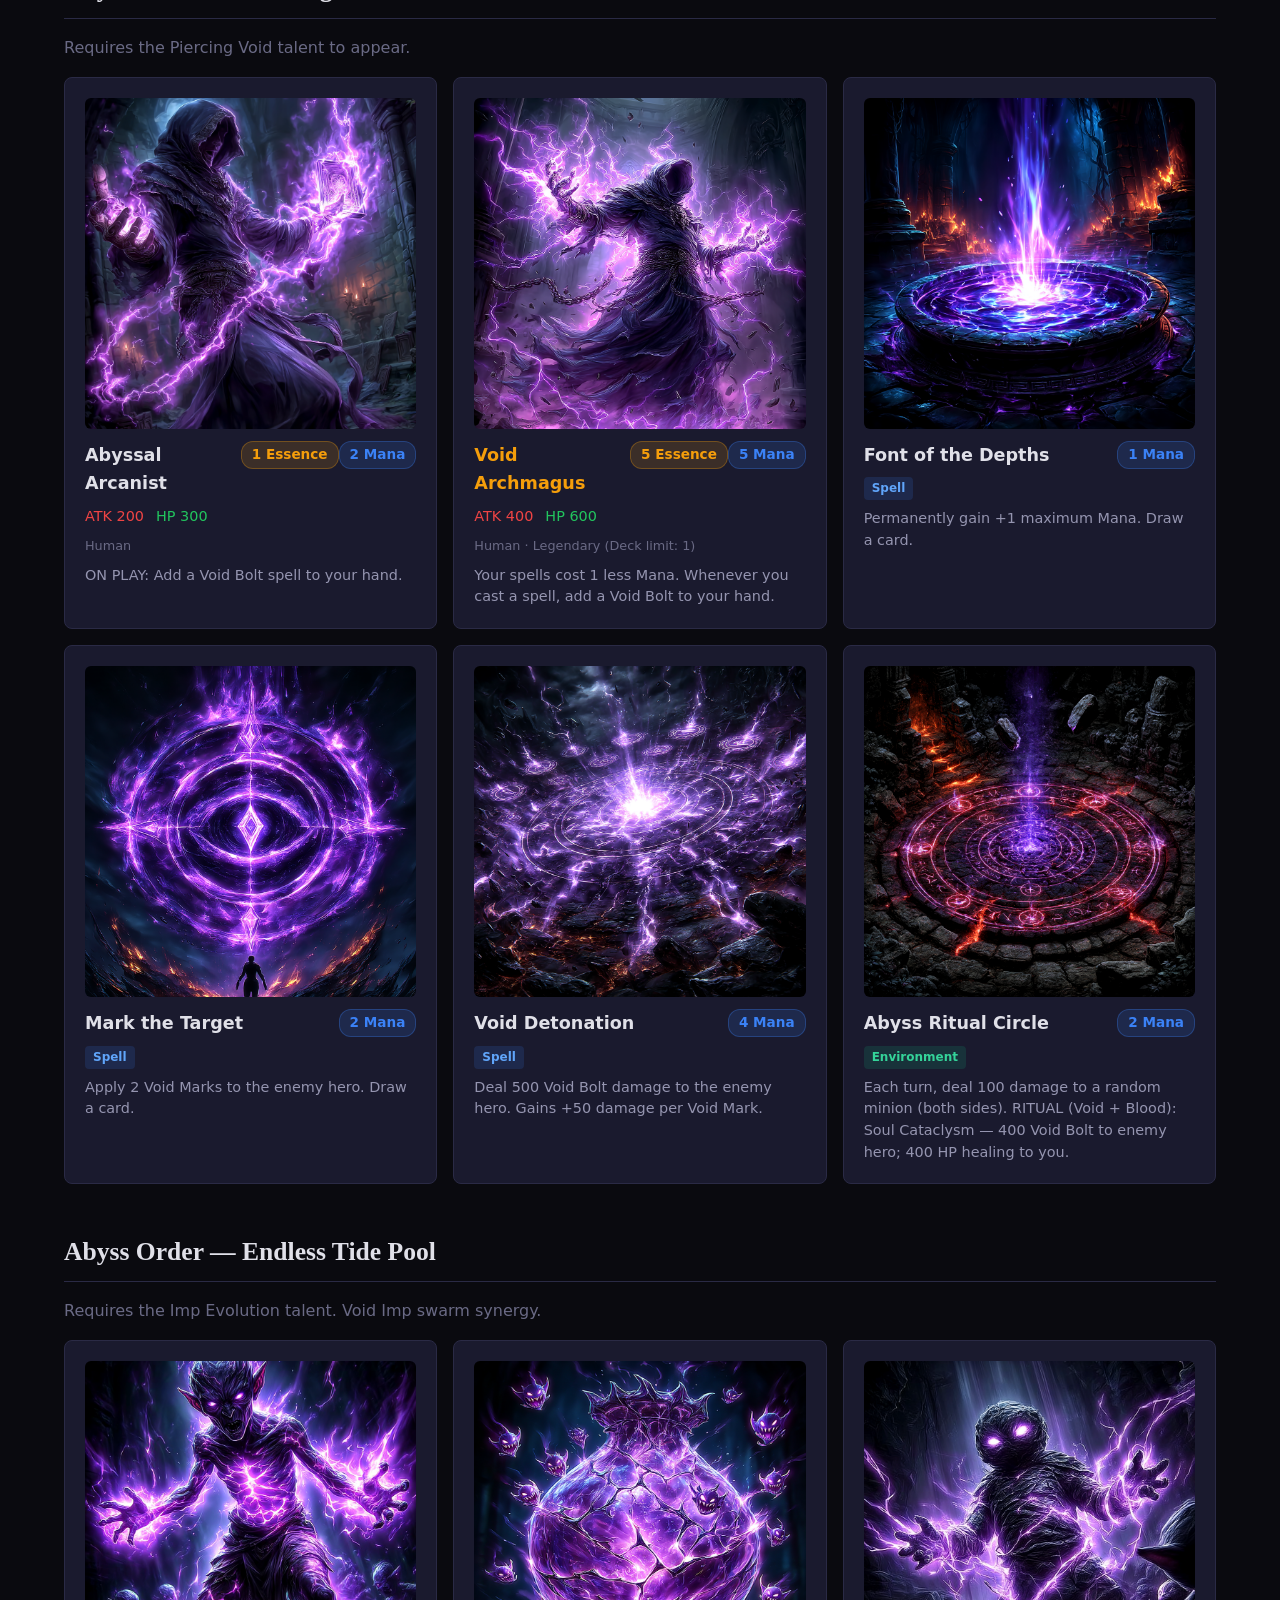
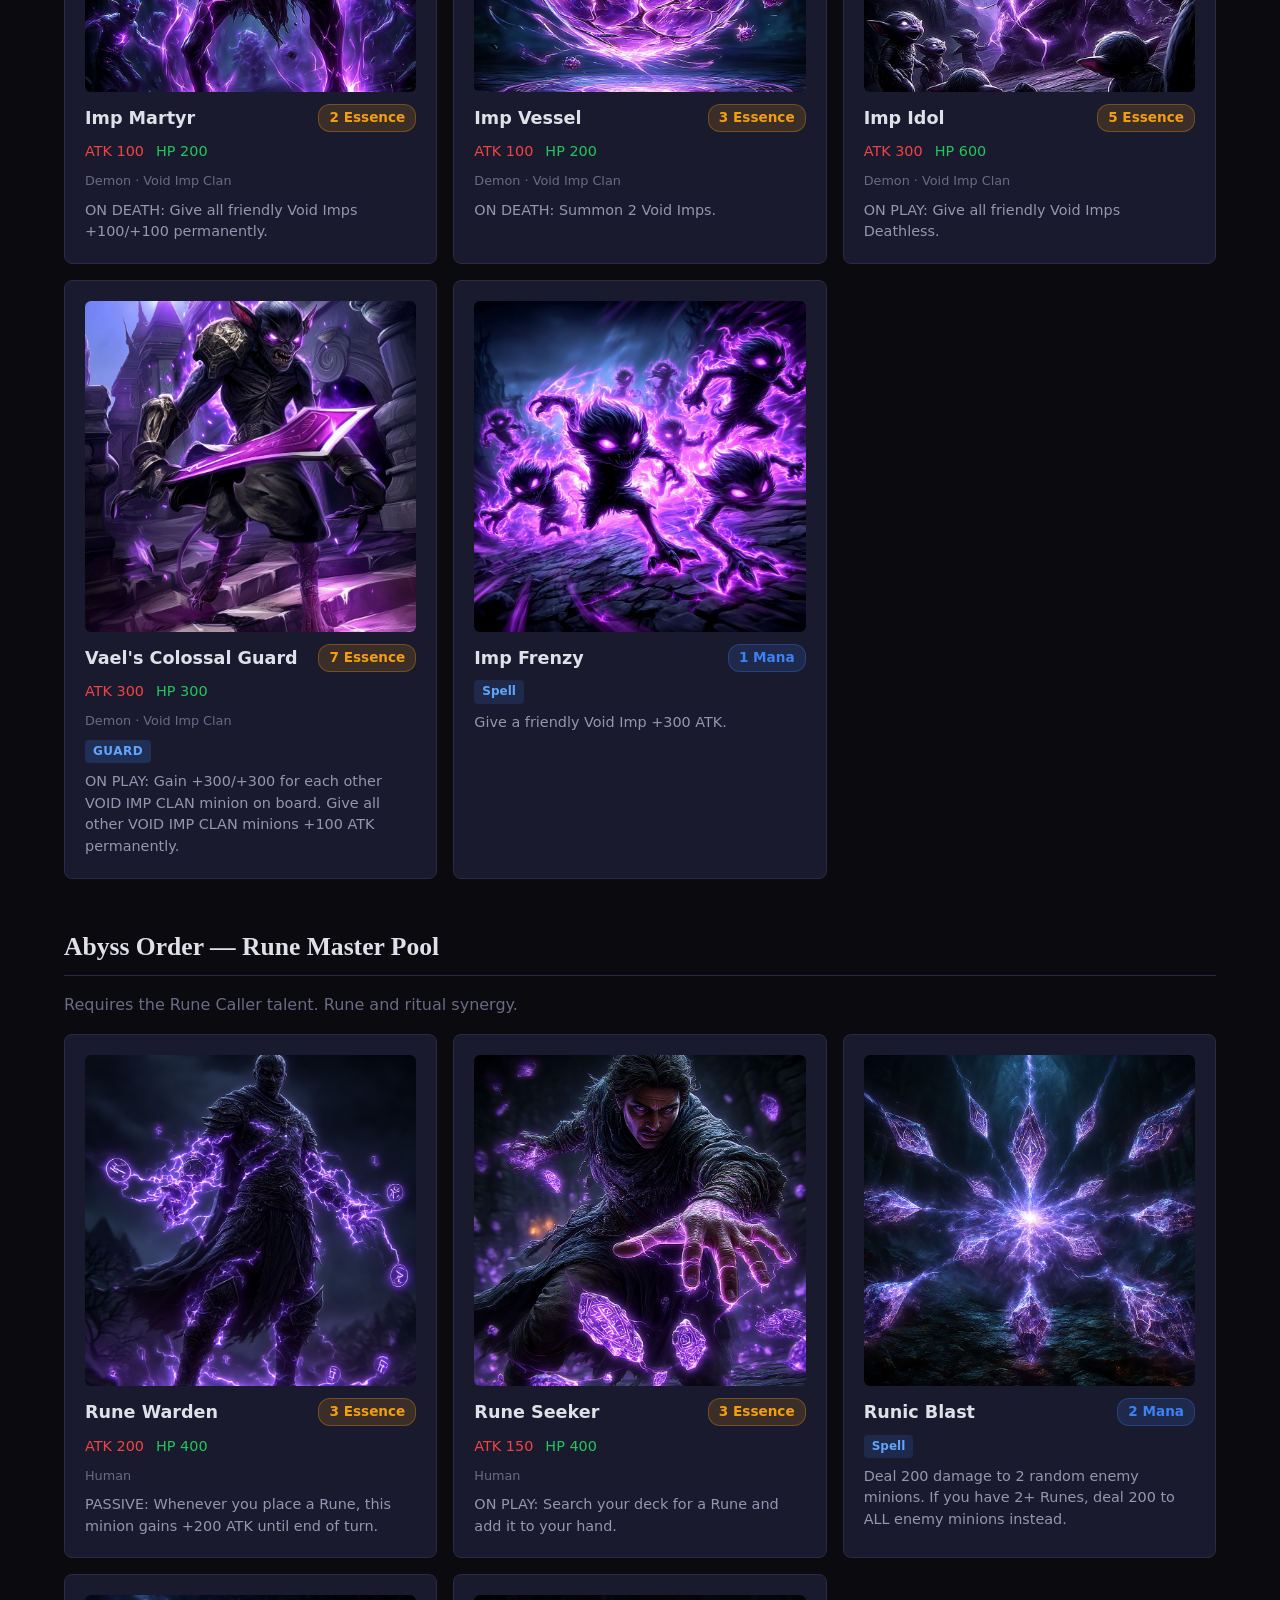
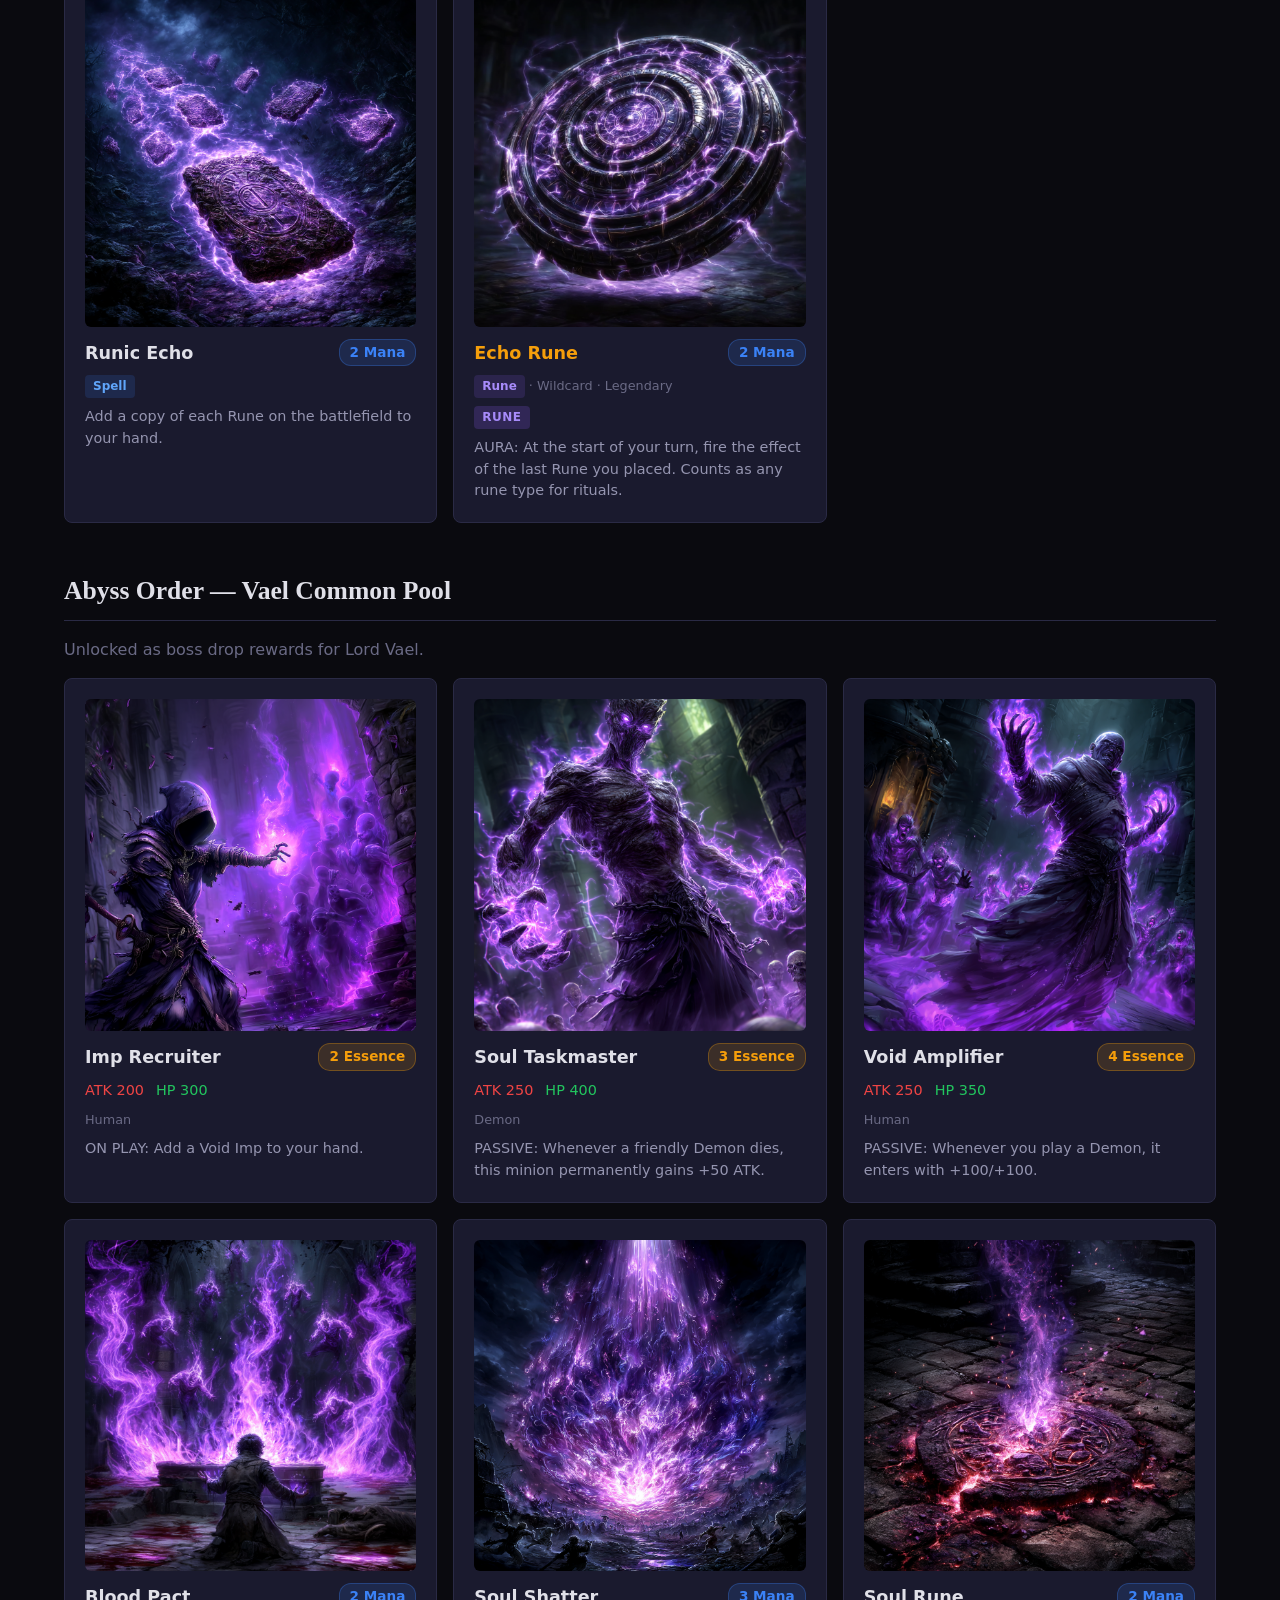
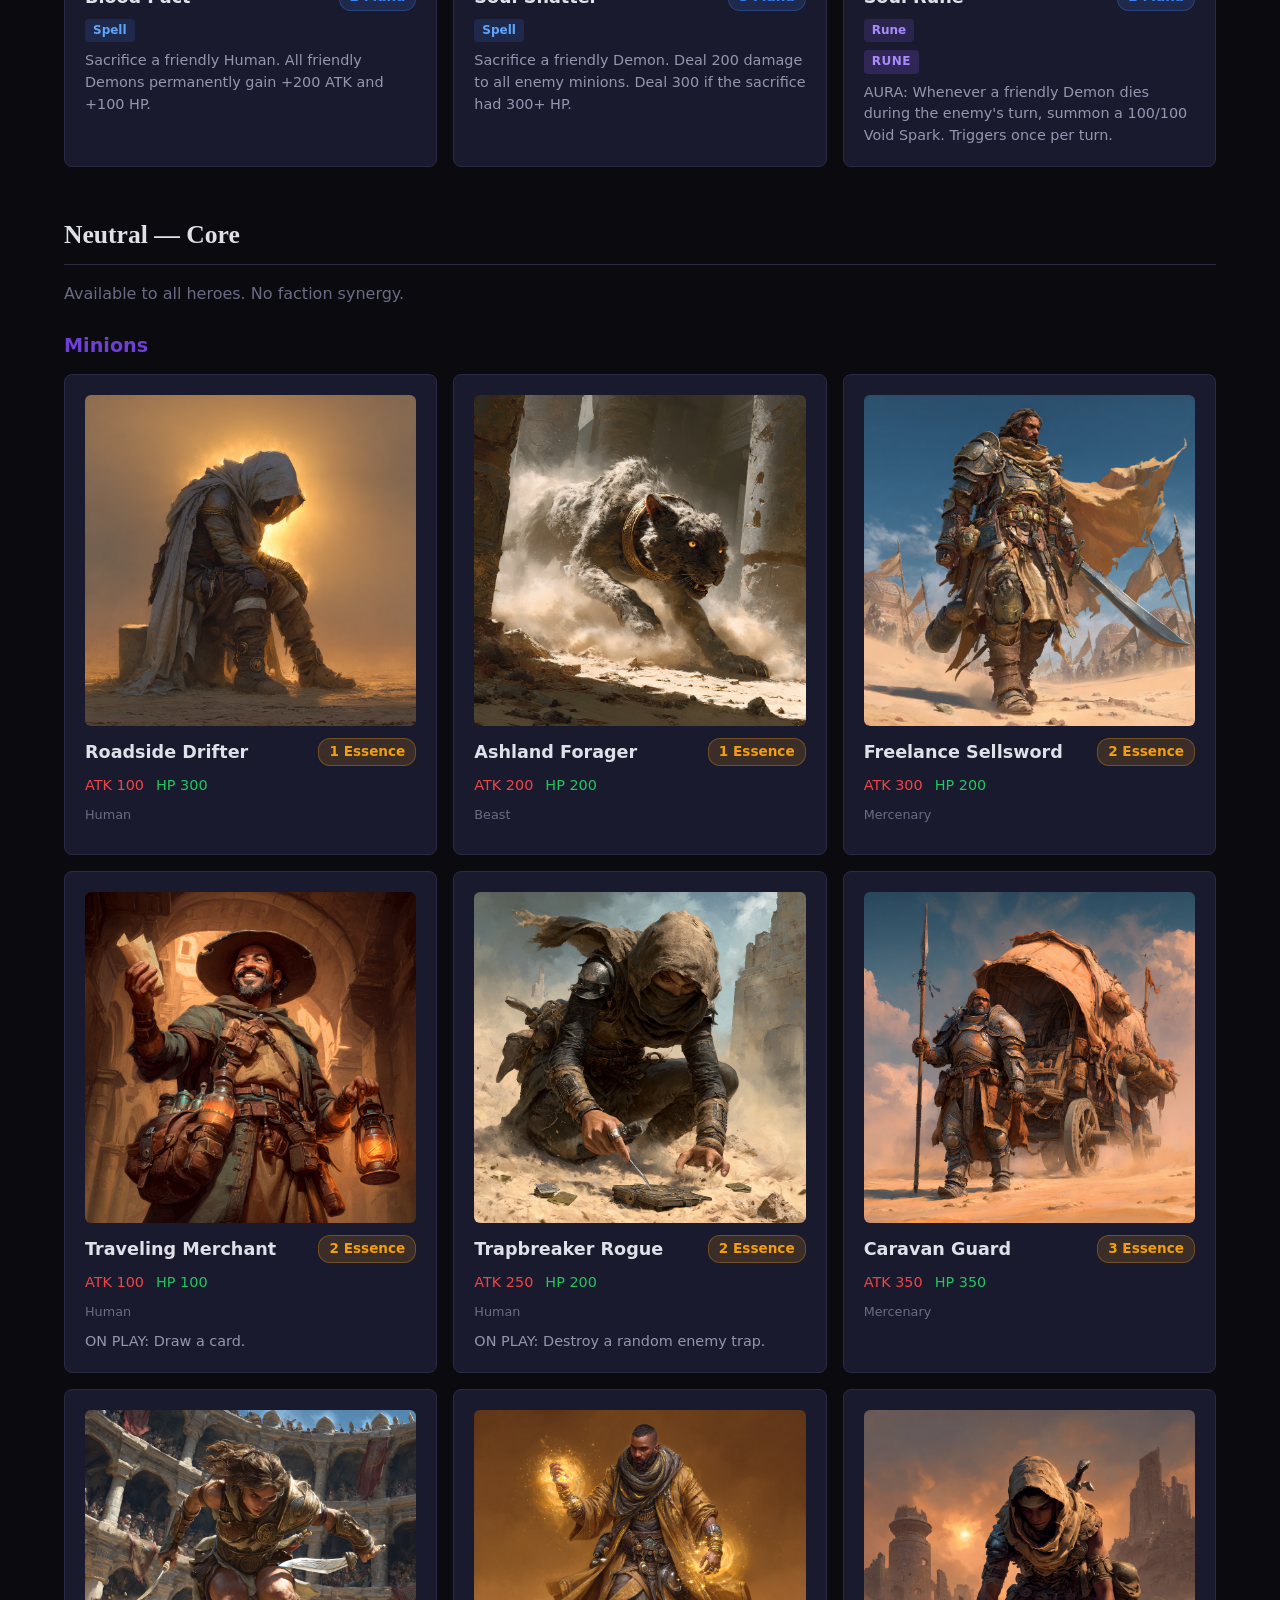
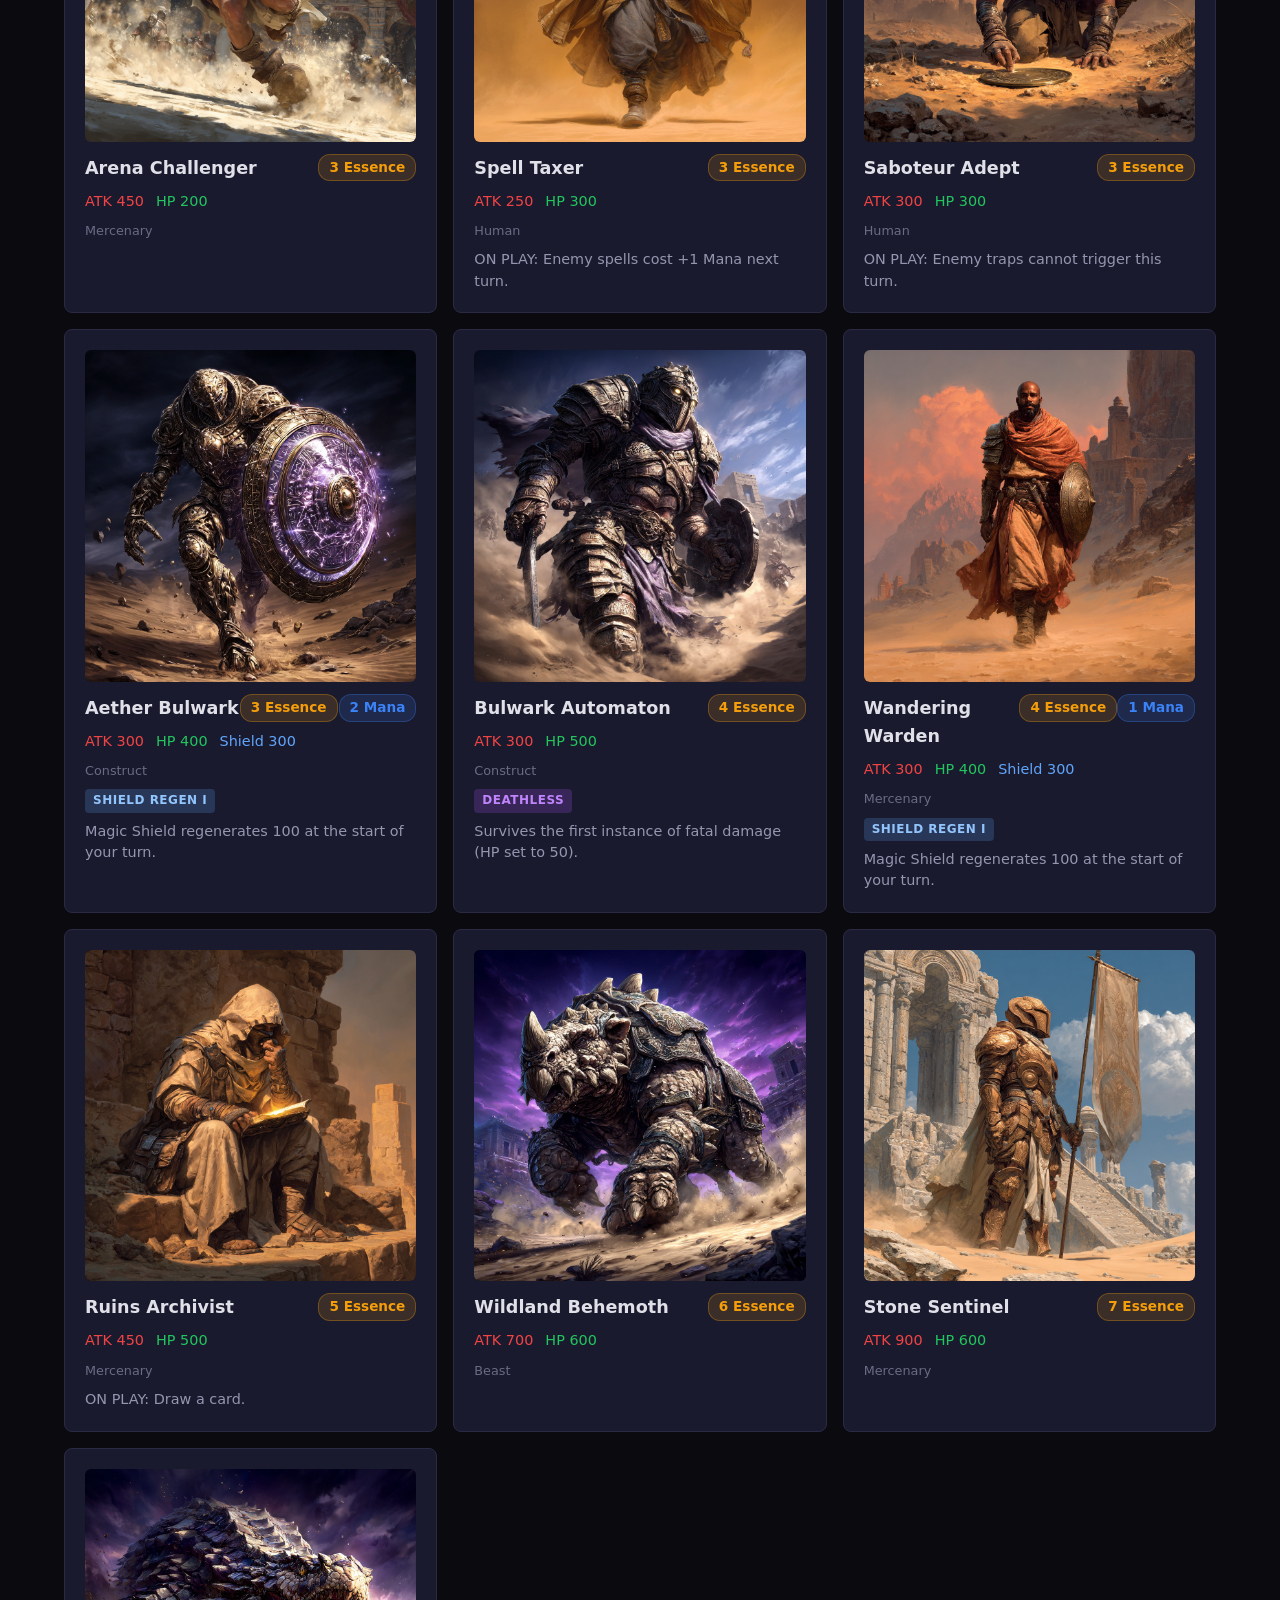
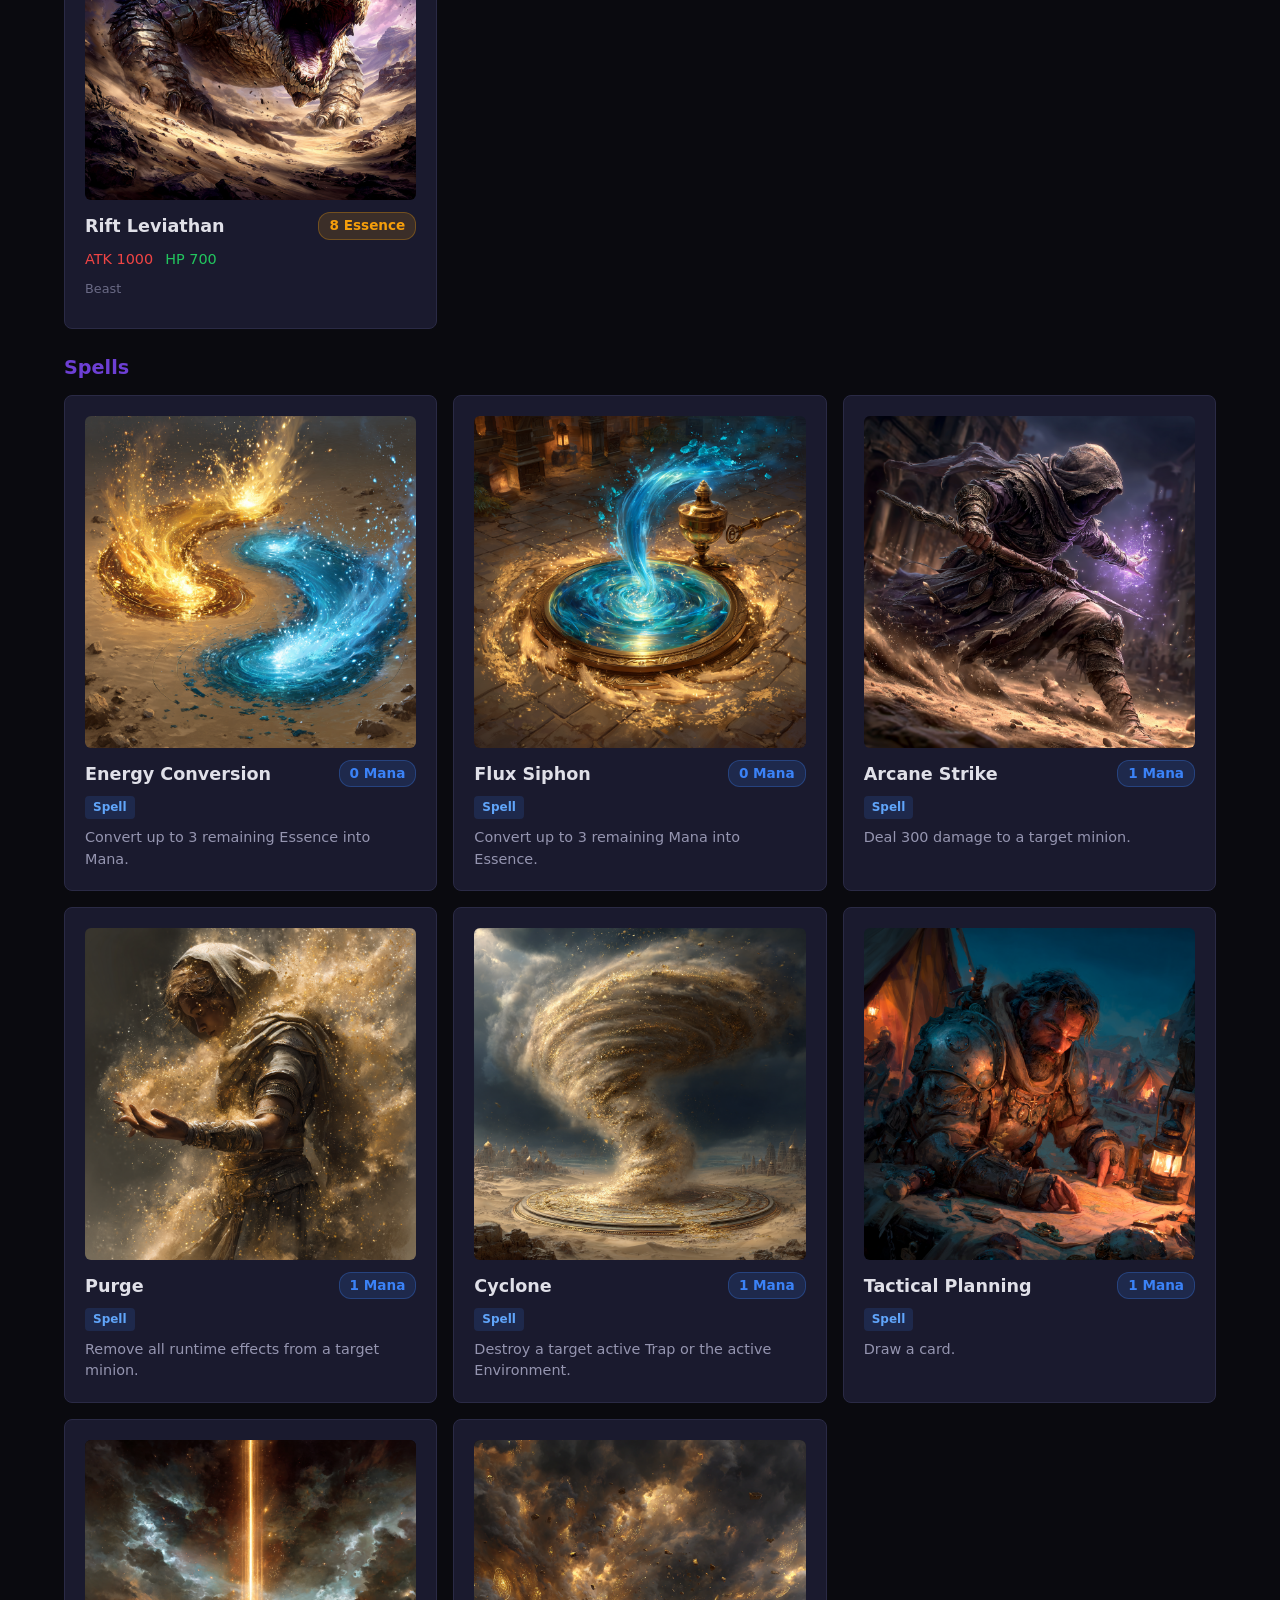
==== commit 6cfbfcc4: "Add background music to all wiki pages Uses main_screen.mp3 from the game OST, looped at 30% volume " ====
--- a/cards.html
+++ b/cards.html
@@ -1466,5 +1466,20 @@
 });
 </script>
 
+<audio id="bg-music" src="assets/audio/main_screen.mp3" loop></audio>
+<button class="music-toggle" id="music-toggle" title="Toggle music">&#9835;</button>
+<script>
+(function(){
+  var a=document.getElementById('bg-music'),b=document.getElementById('music-toggle');
+  var muted=localStorage.getItem('eoa-wiki-muted')==='true';
+  a.volume=0.3;
+  function upd(){b.textContent=muted?'\u266C\u2009\u2715':'\u266B';b.title=muted?'Play music':'Mute music';}
+  upd();
+  if(!muted){a.play().catch(function(){
+    document.addEventListener('click',function f(){a.play();document.removeEventListener('click',f);},{once:true});
+  });}
+  b.addEventListener('click',function(){muted=!muted;localStorage.setItem('eoa-wiki-muted',muted);if(muted)a.pause();else a.play();upd();});
+})();
+</script>
 </body>
 </html>
--- a/style.css
+++ b/style.css
@@ -541,6 +541,31 @@
 ::-webkit-scrollbar-thumb { background: var(--border); border-radius: 4px; }
 ::-webkit-scrollbar-thumb:hover { background: var(--accent-void-dim); }
 
+/* ---------- Music Toggle ---------- */
+.music-toggle {
+  position: fixed;
+  bottom: 20px;
+  right: 20px;
+  width: 44px;
+  height: 44px;
+  border-radius: 50%;
+  border: 1px solid var(--border);
+  background: var(--bg-card);
+  color: var(--text-secondary);
+  font-size: 1.2rem;
+  cursor: pointer;
+  z-index: 1000;
+  display: flex;
+  align-items: center;
+  justify-content: center;
+  transition: all 0.2s;
+}
+.music-toggle:hover {
+  border-color: var(--accent-void);
+  color: var(--text-primary);
+  box-shadow: 0 2px 12px rgba(139, 92, 246, 0.2);
+}
+
 /* ---------- Responsive ---------- */
 @media (max-width: 768px) {
   .hero-banner h1 { font-size: 2rem; }
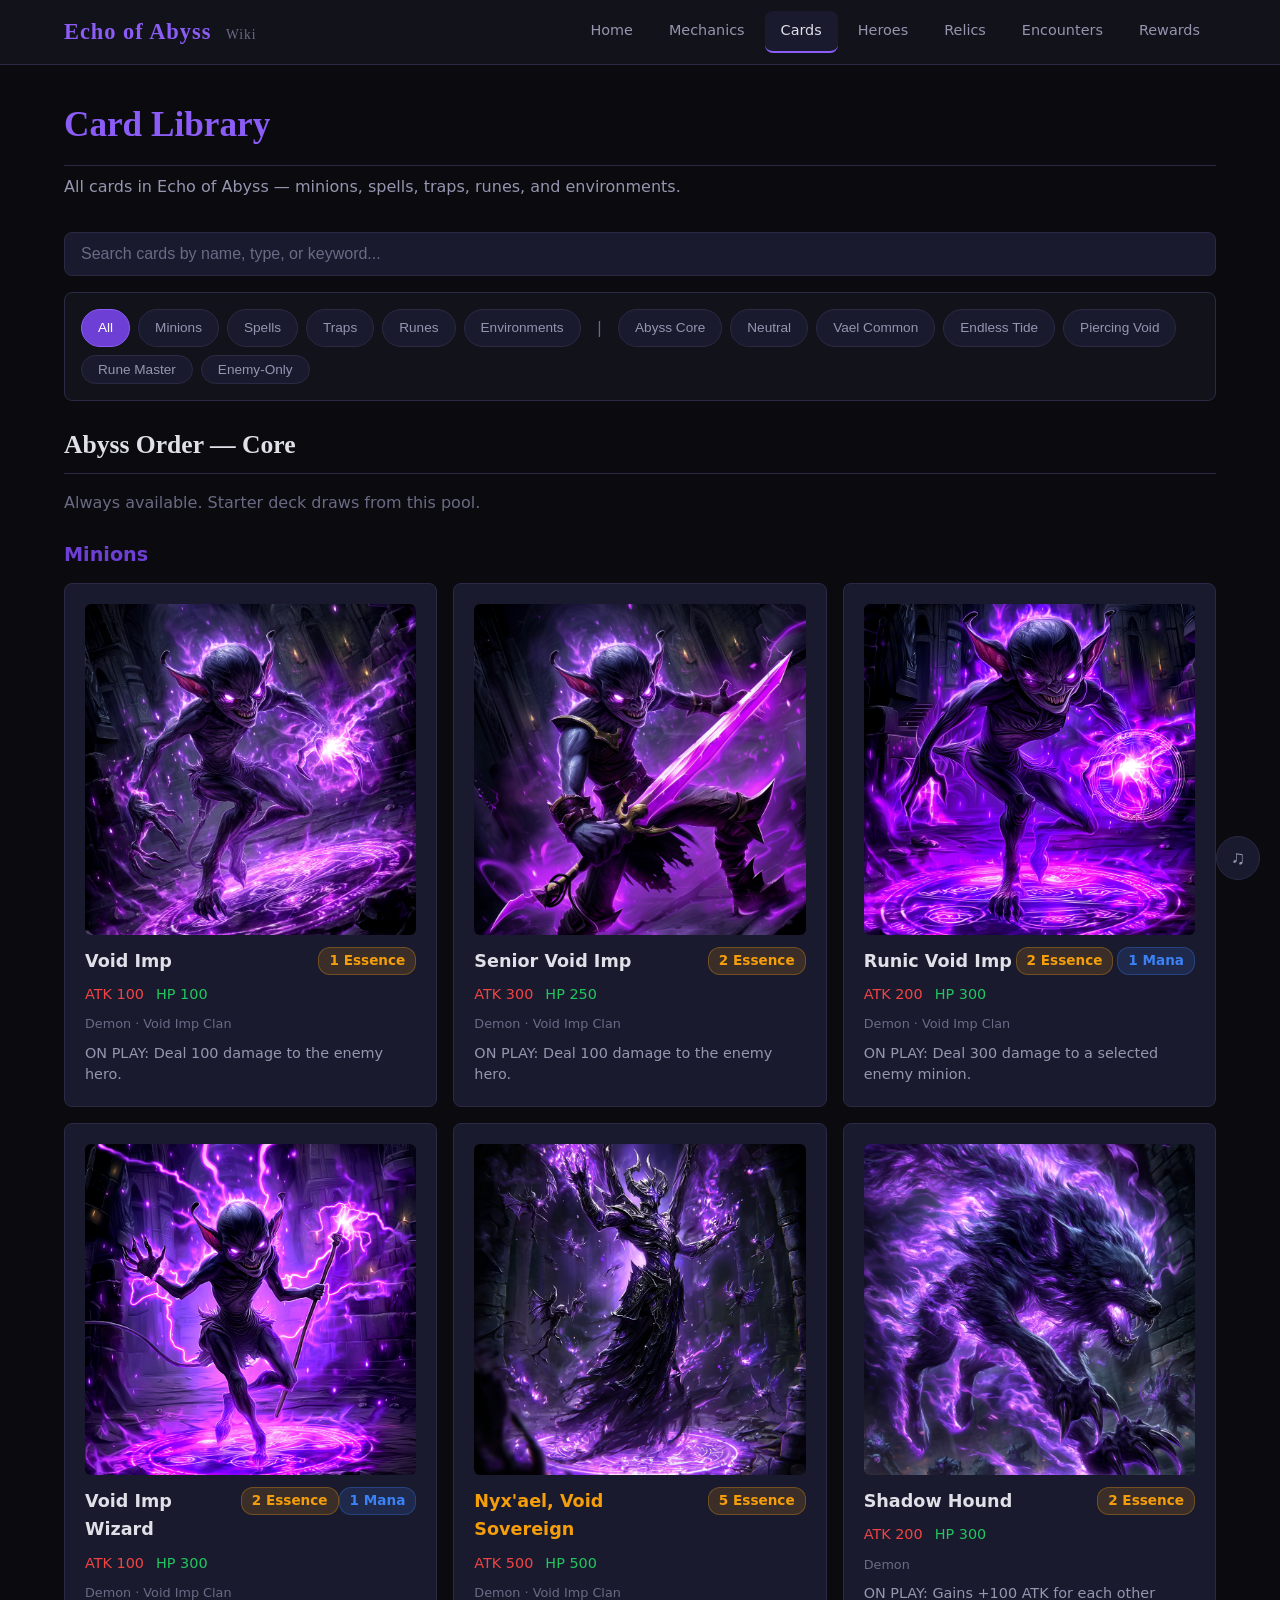
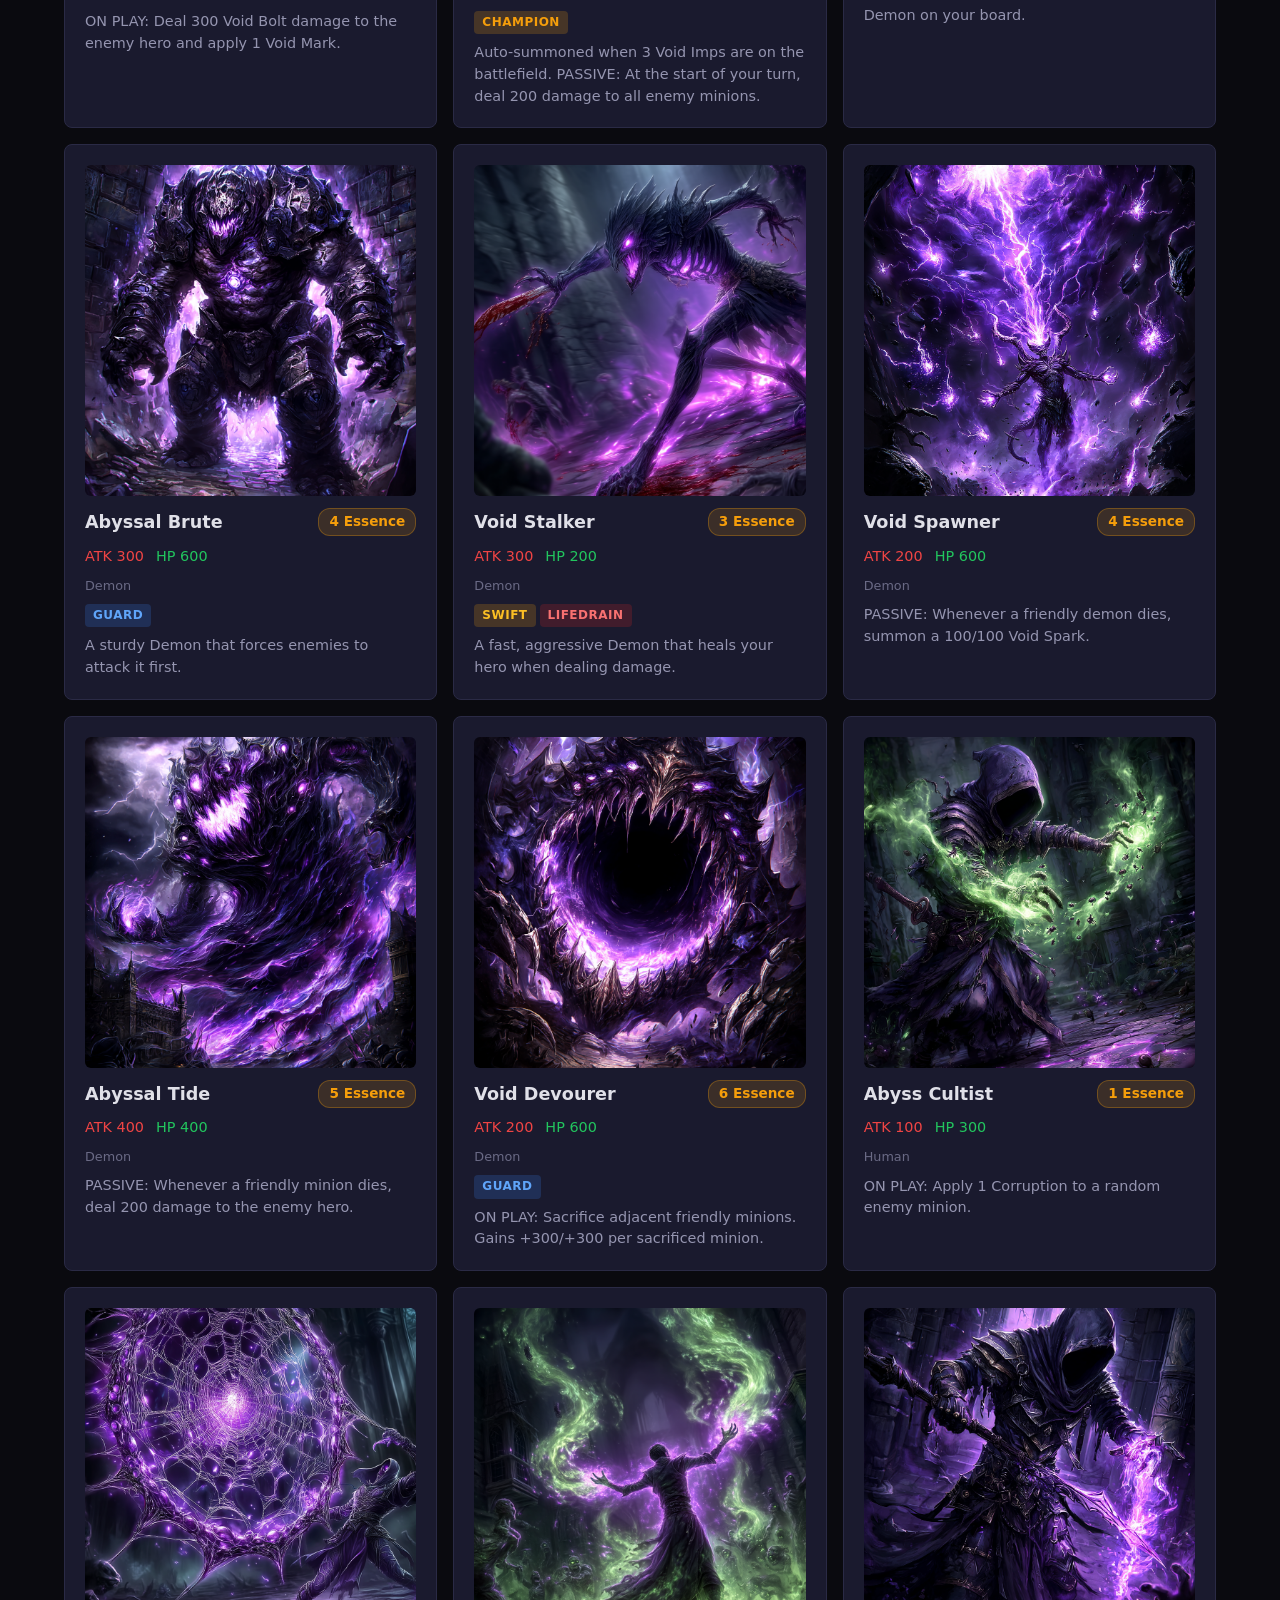
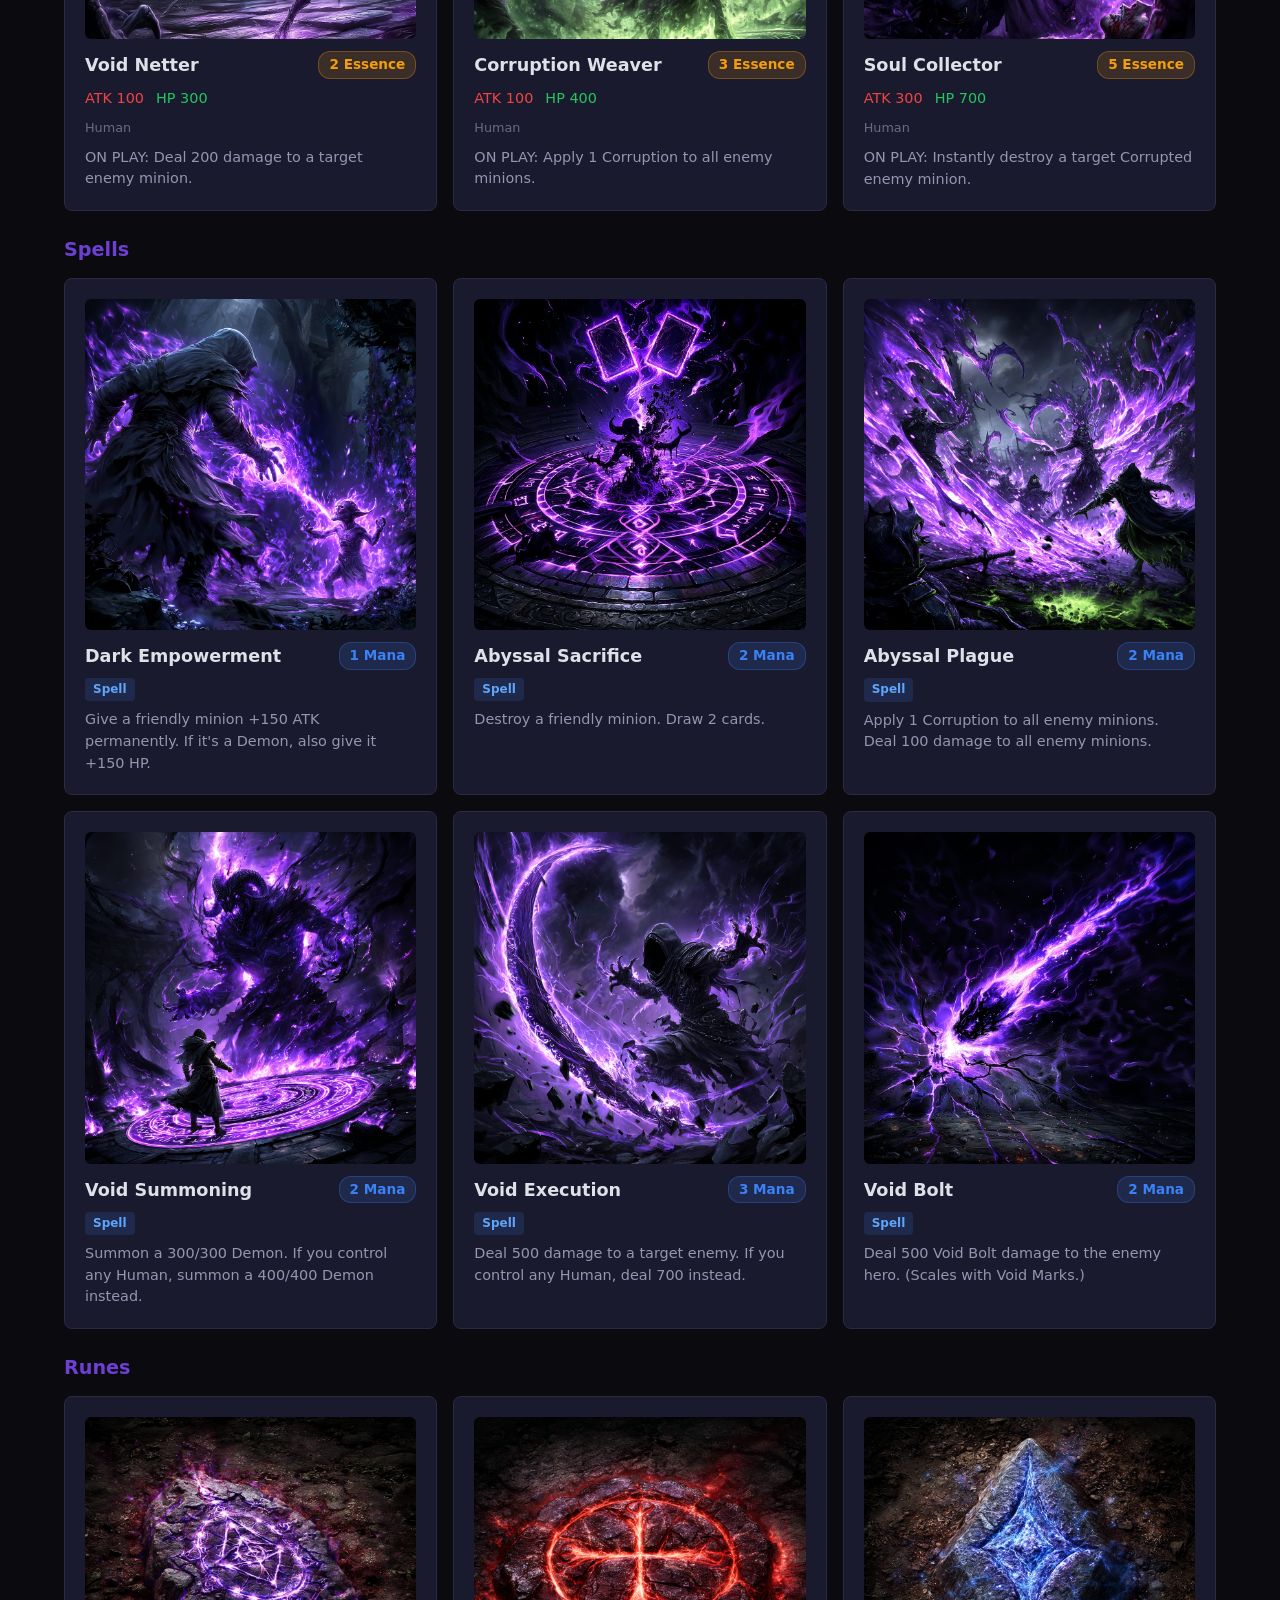
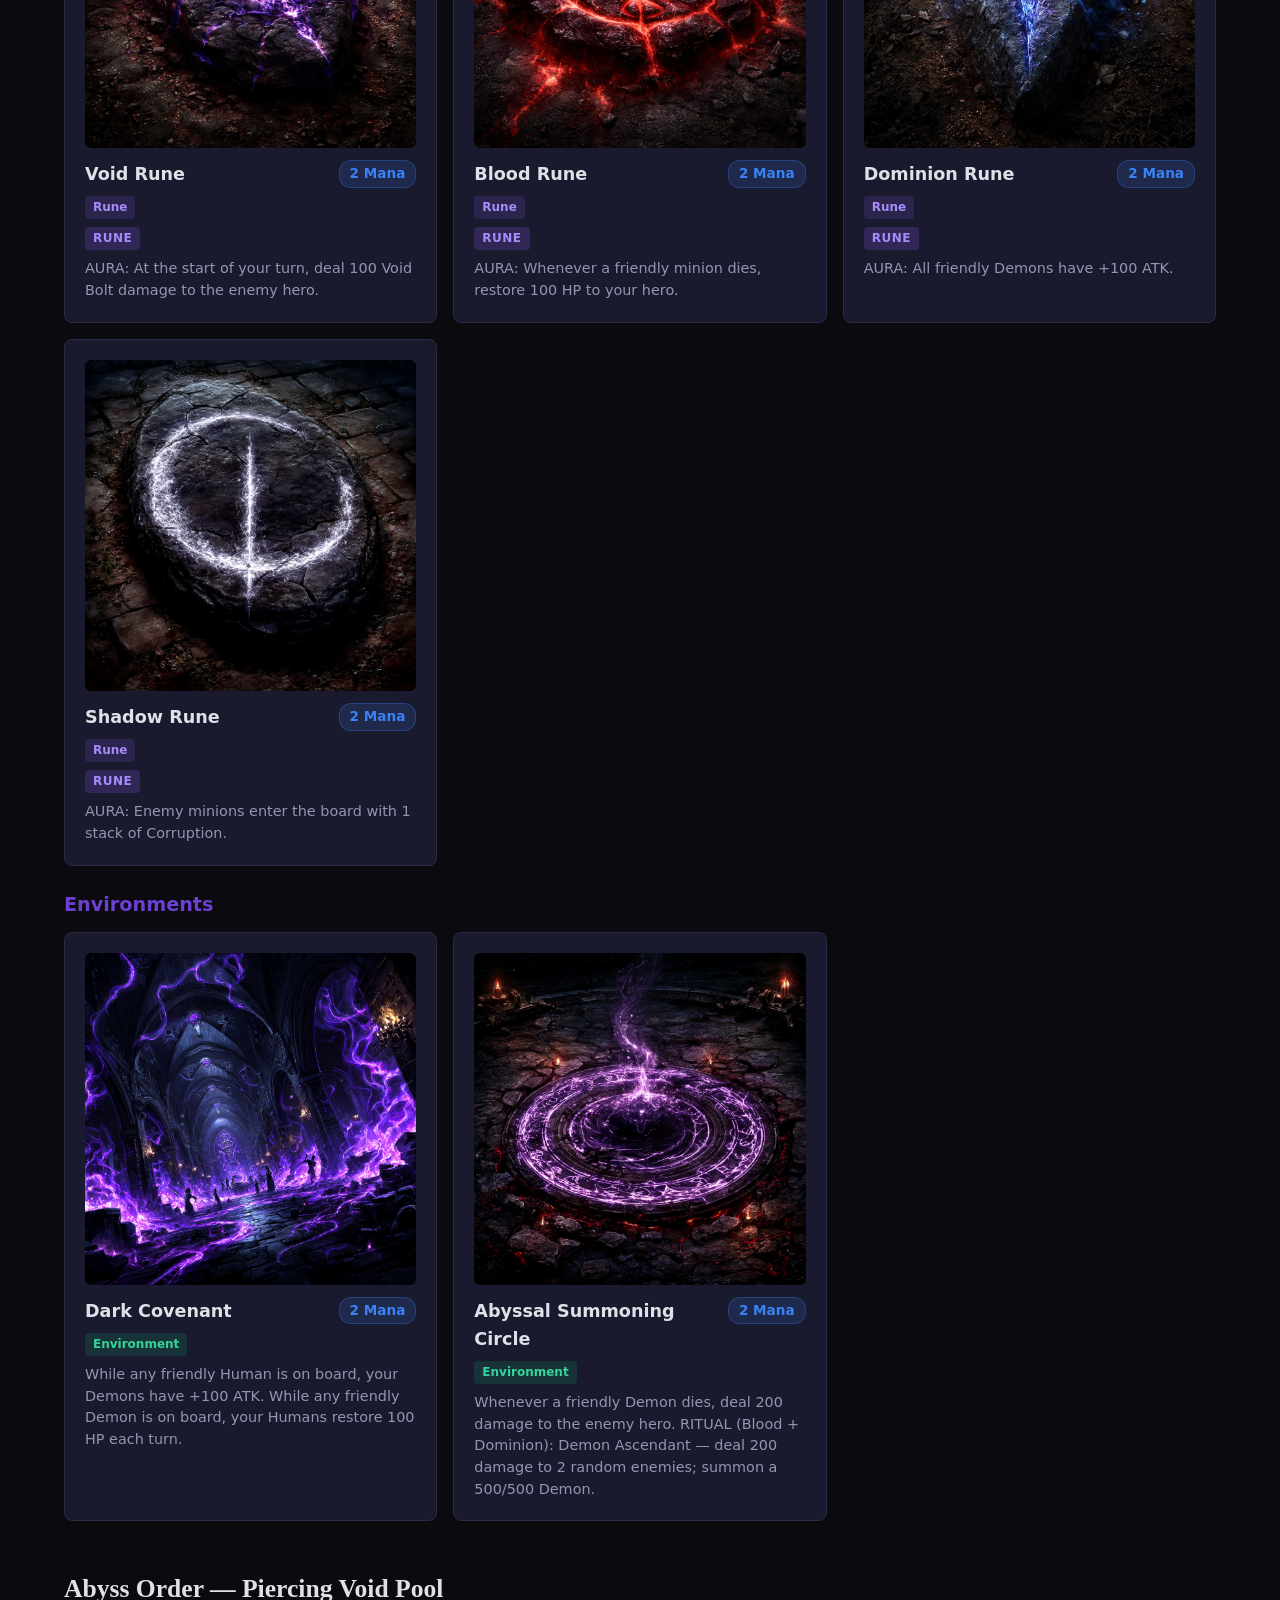
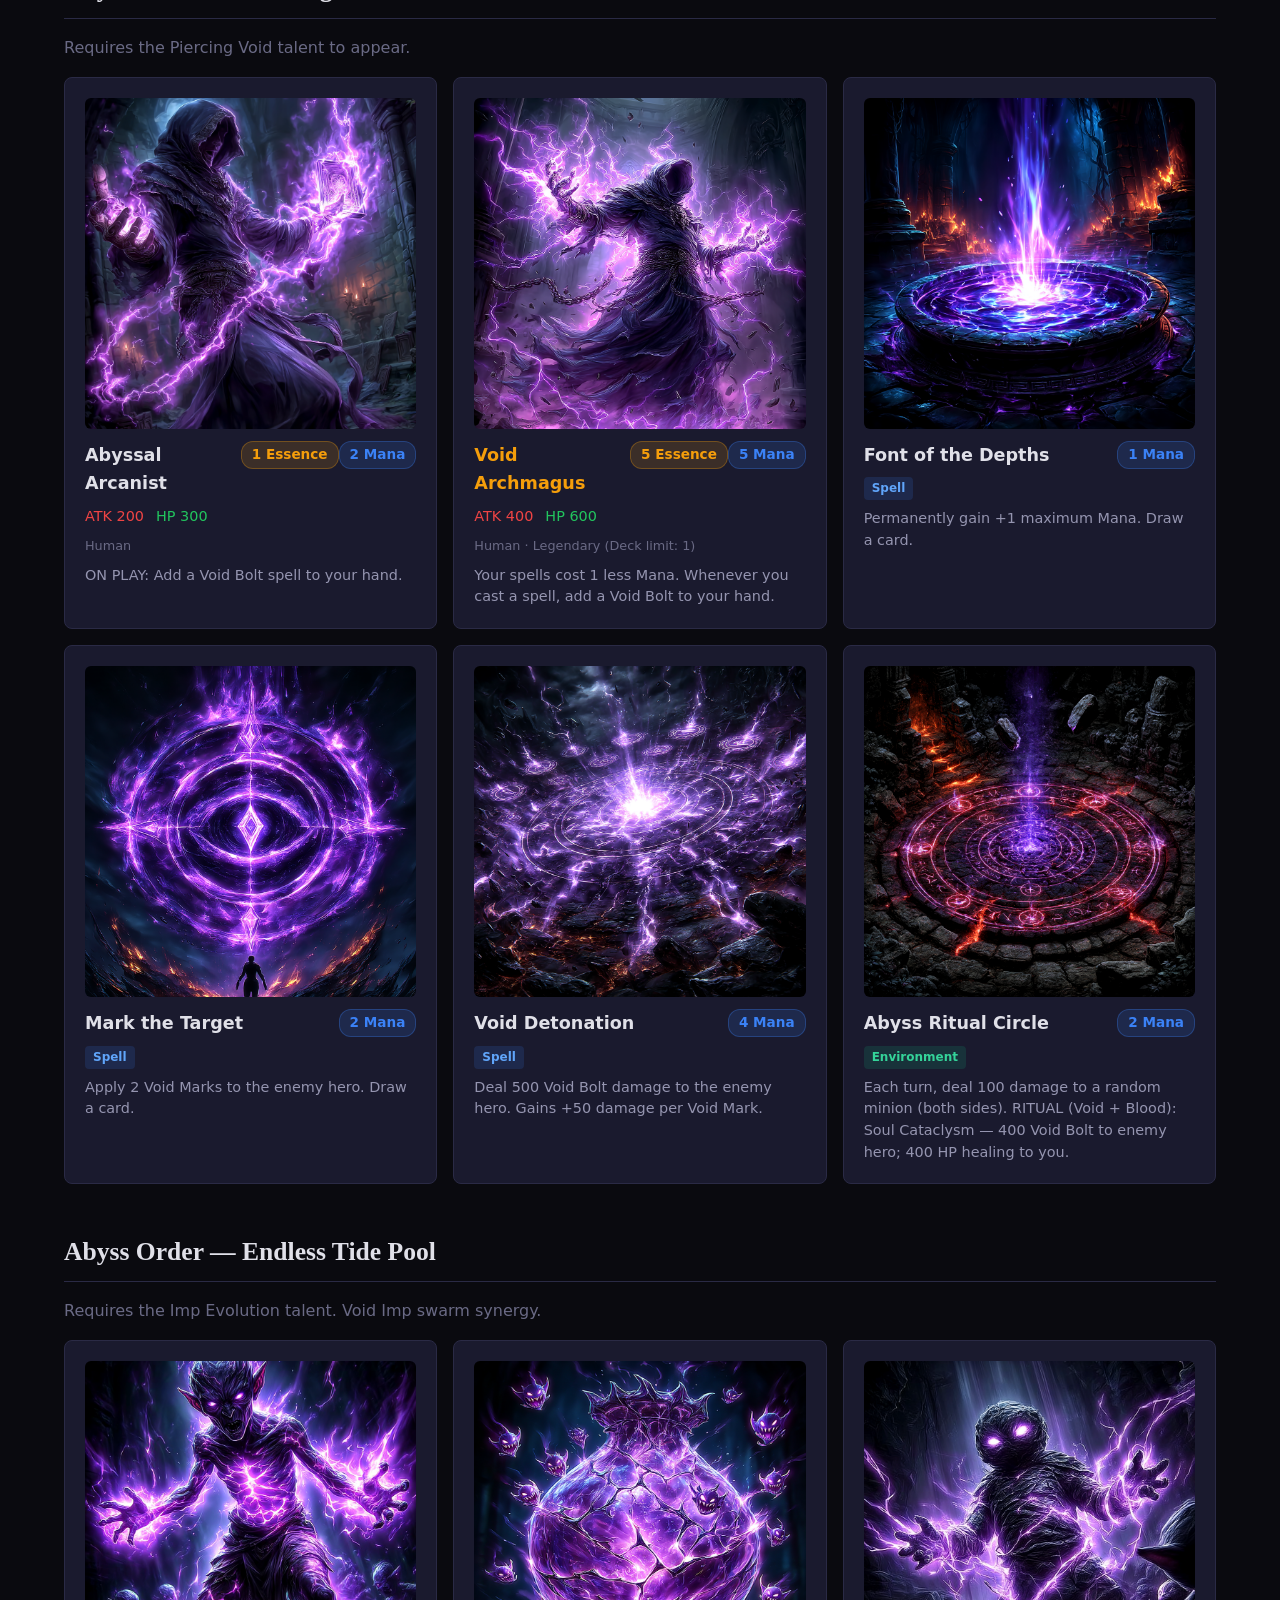
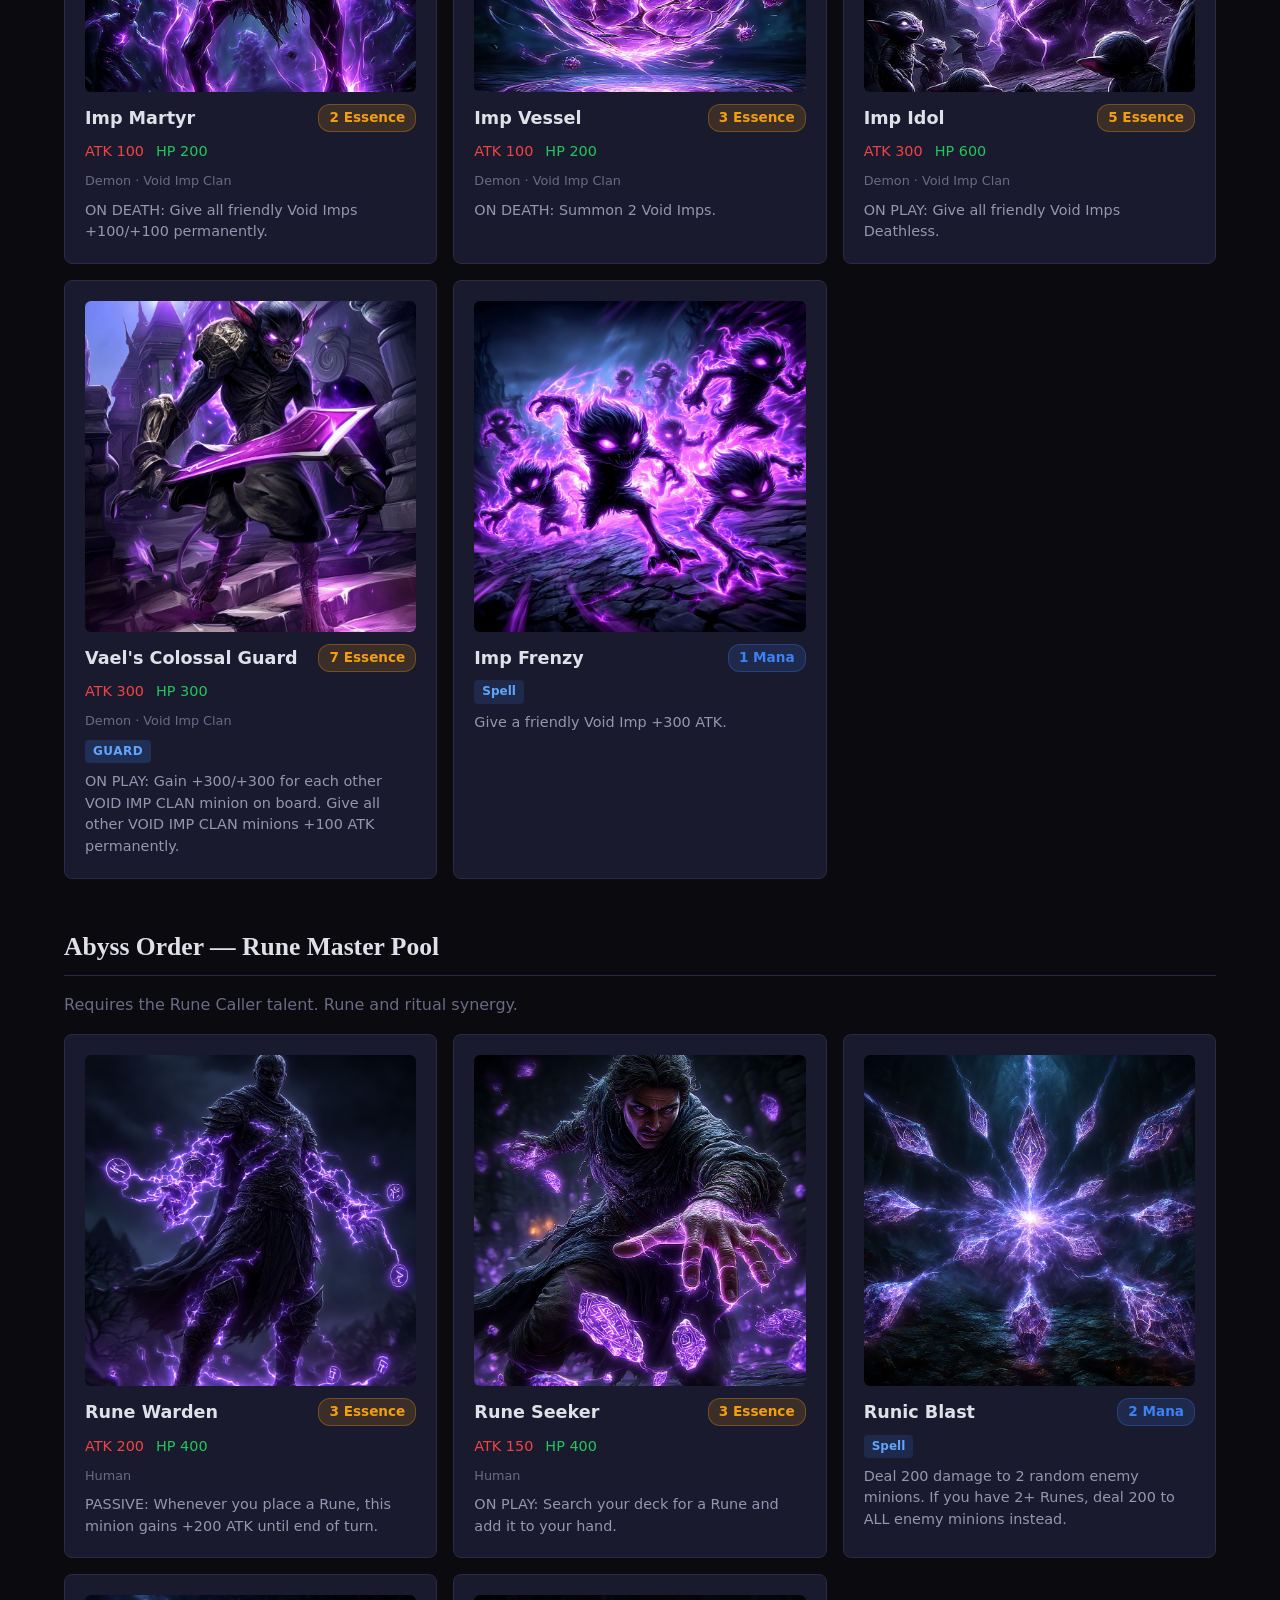
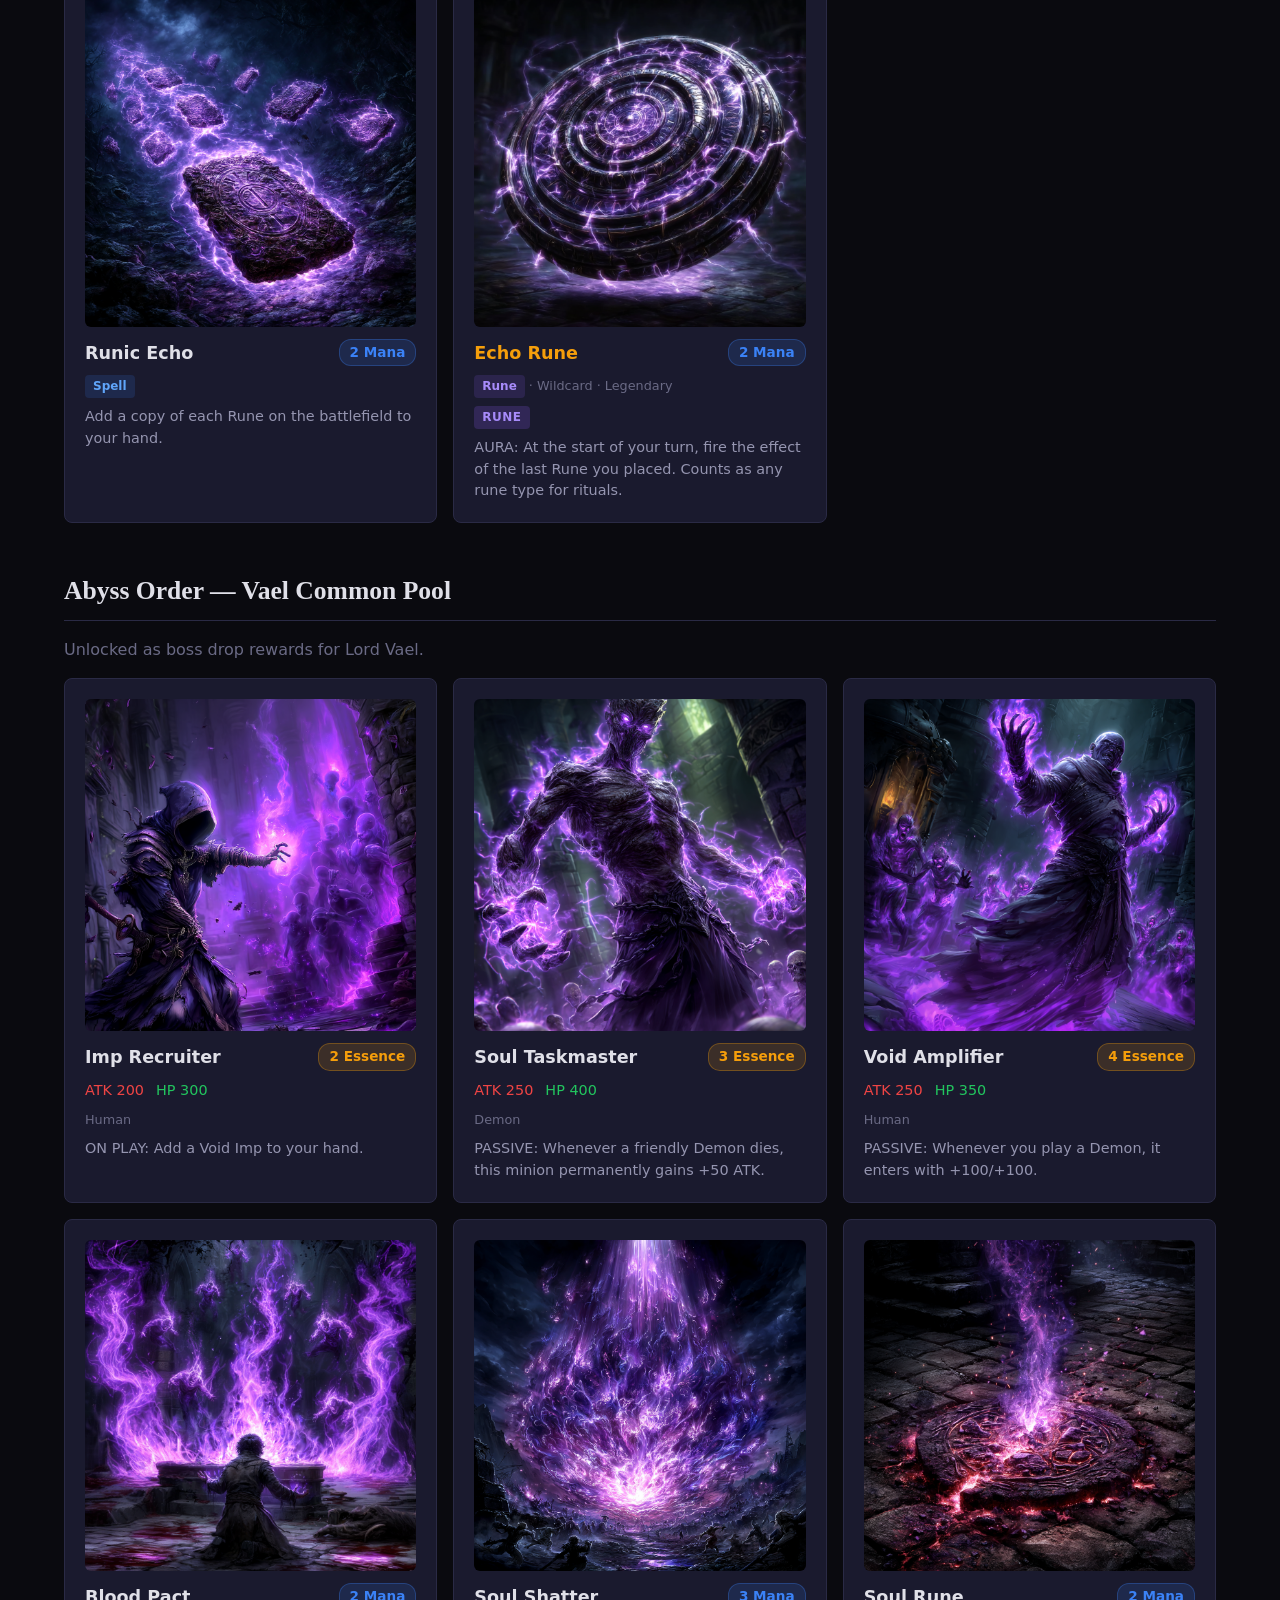
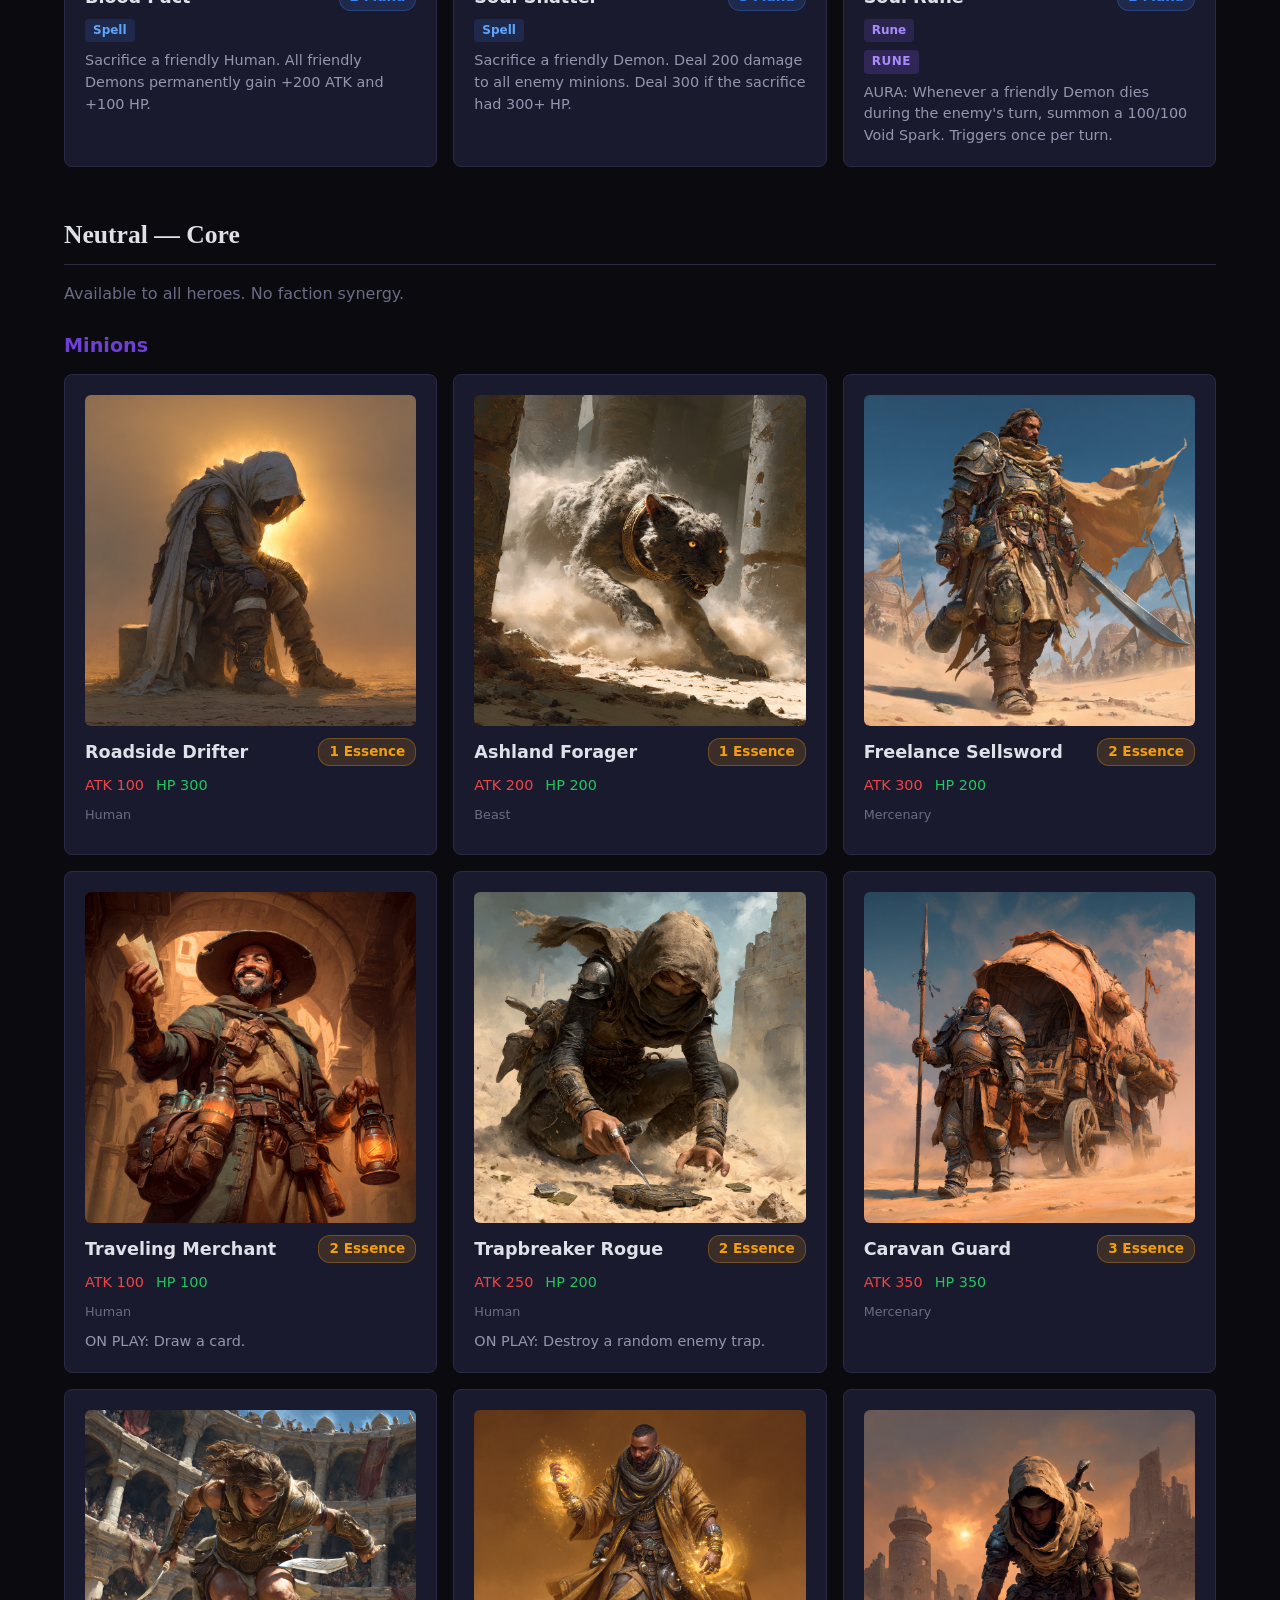
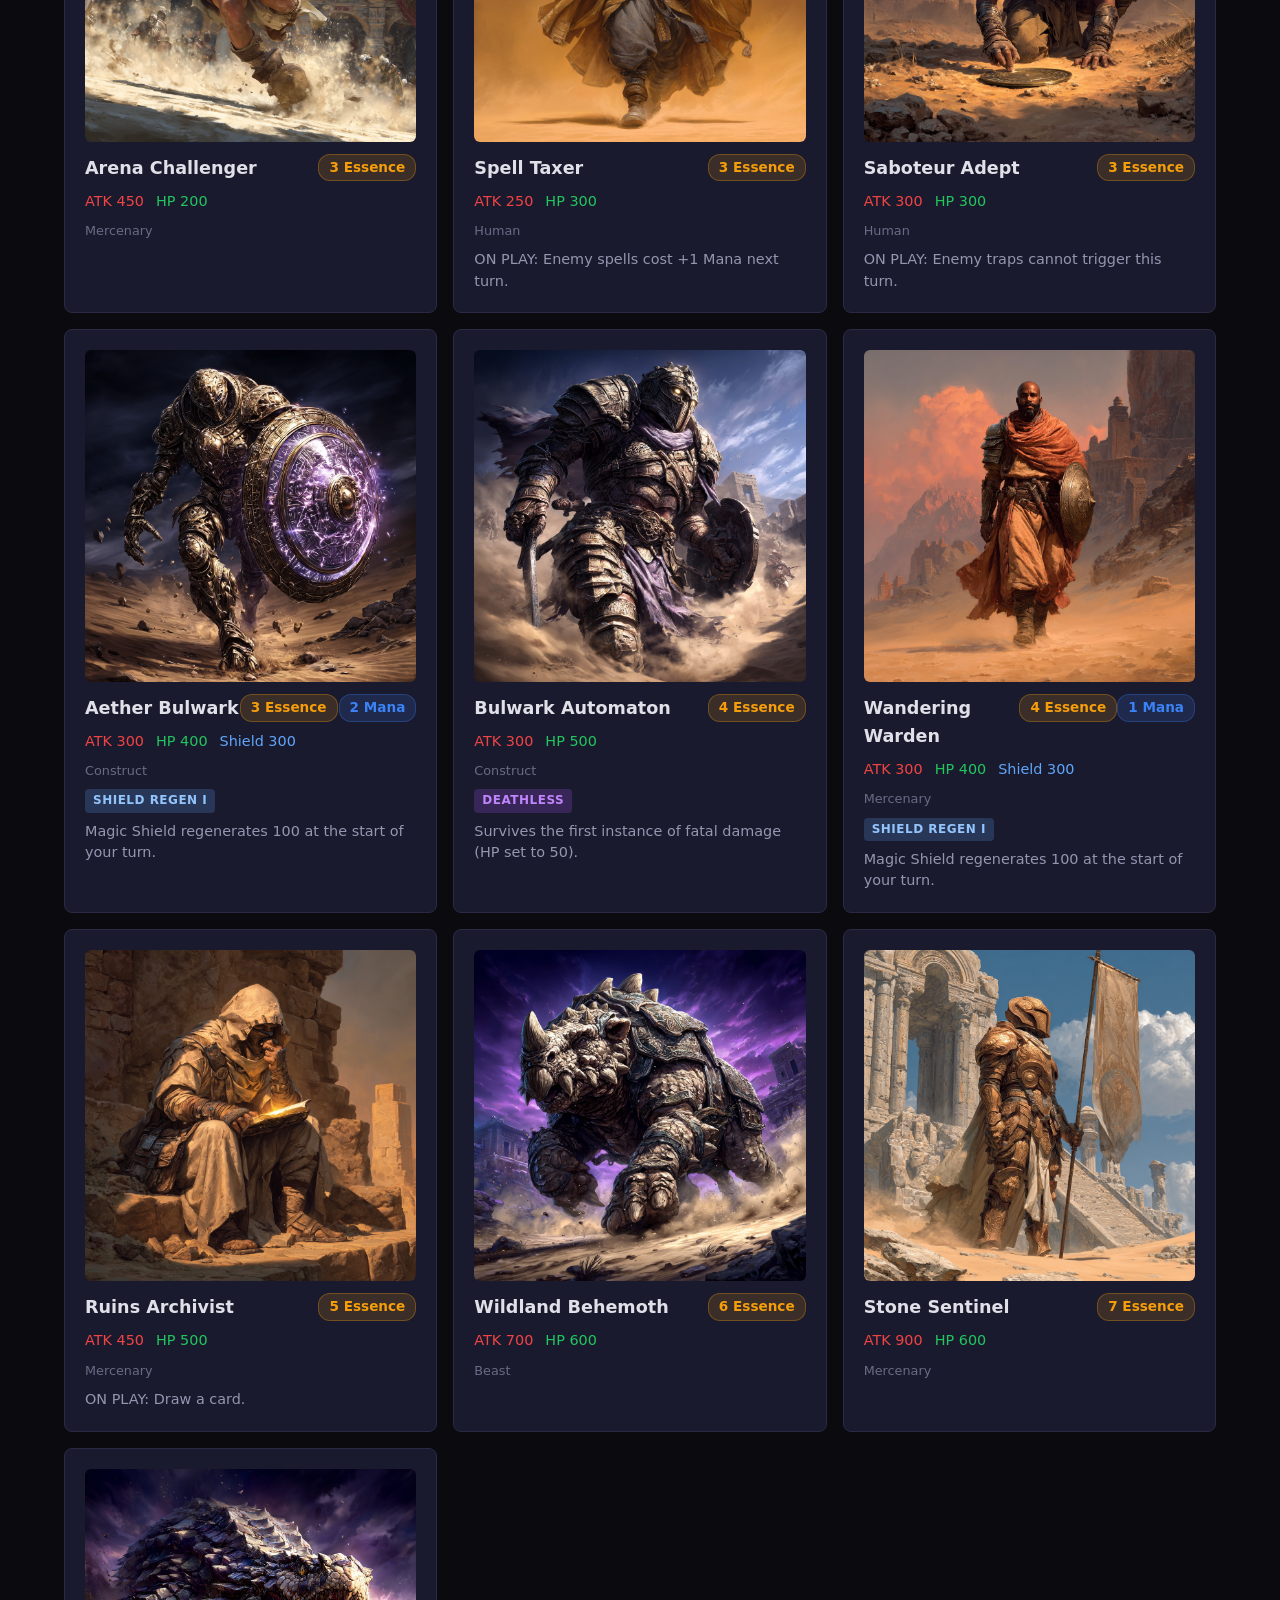
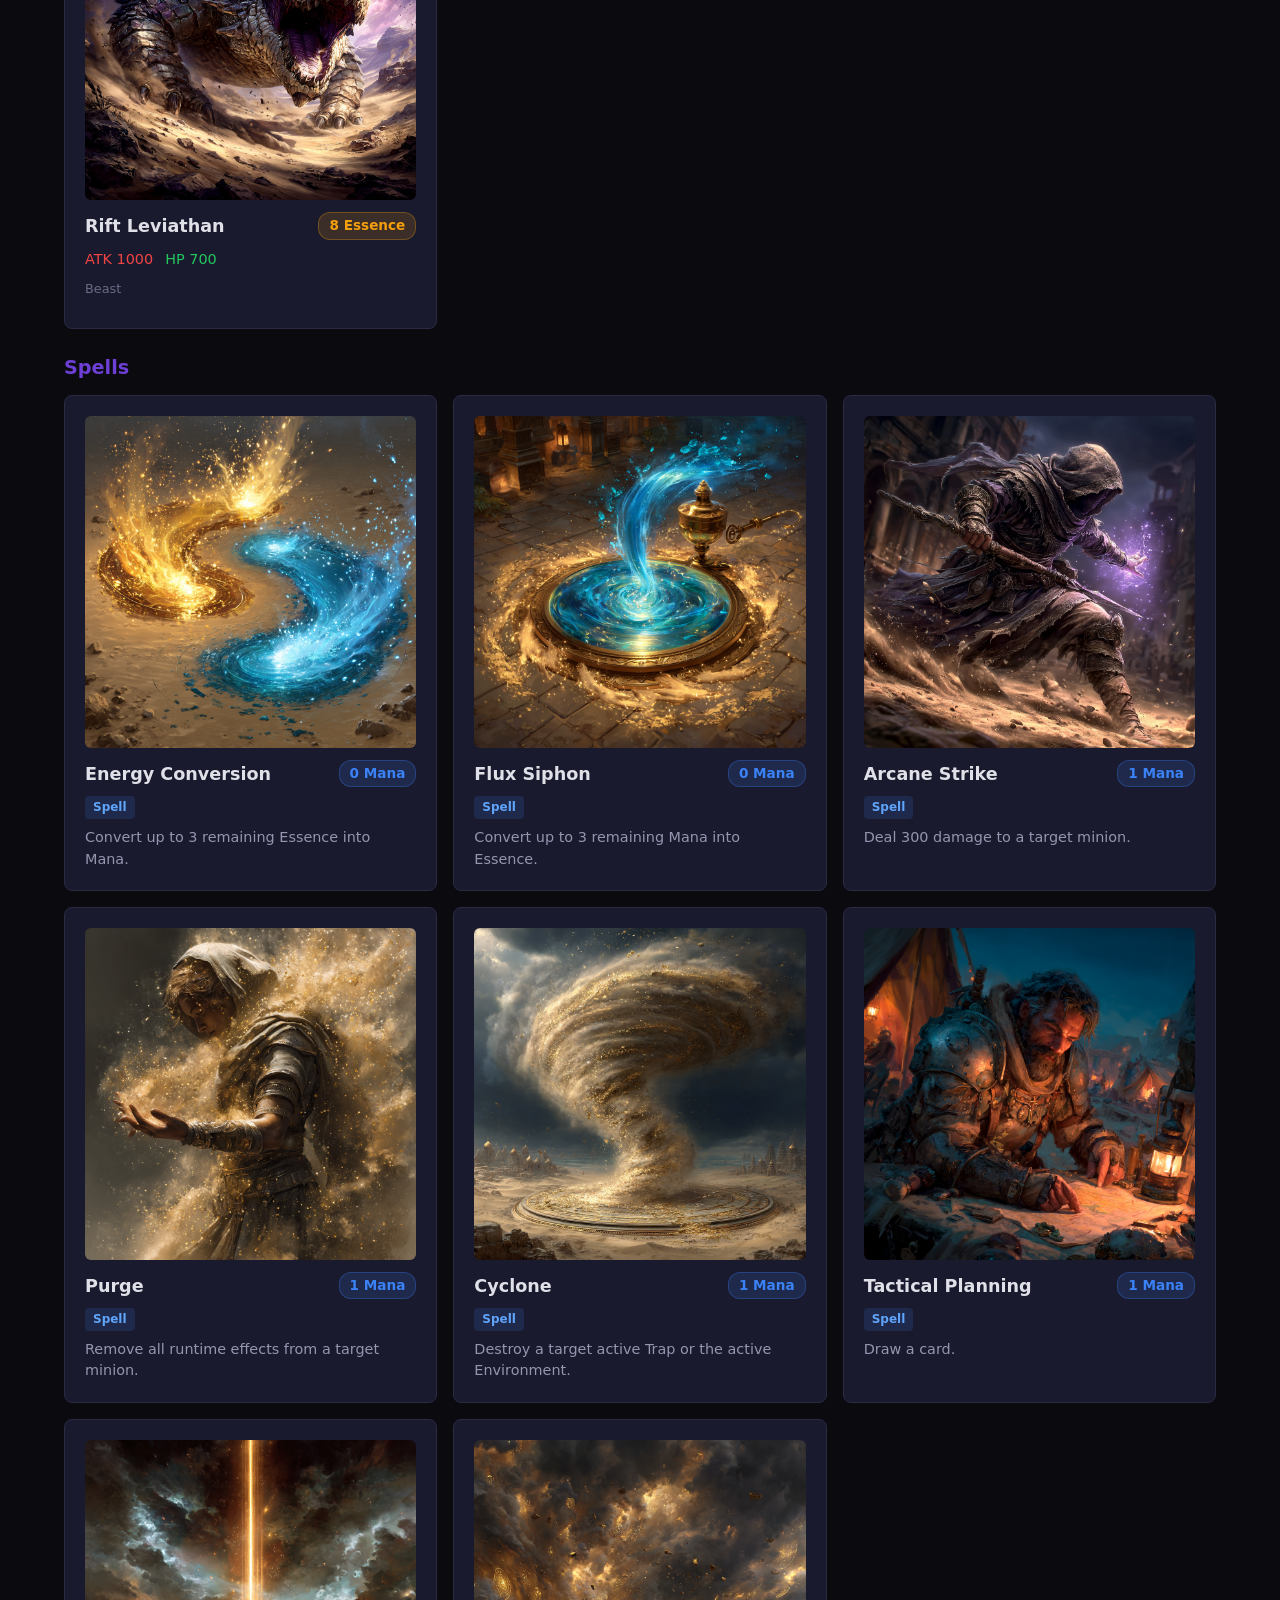
==== commit 8a0de208: "Persist music playback position across page navigation Saves currentTime to localStorage every 500ms" ====
--- a/cards.html
+++ b/cards.html
@@ -1473,12 +1473,16 @@
   var a=document.getElementById('bg-music'),b=document.getElementById('music-toggle');
   var muted=localStorage.getItem('eoa-wiki-muted')==='true';
   a.volume=0.3;
+  a.currentTime=parseFloat(localStorage.getItem('eoa-wiki-time'))||0;
   function upd(){b.textContent=muted?'\u266C\u2009\u2715':'\u266B';b.title=muted?'Play music':'Mute music';}
   upd();
-  if(!muted){a.play().catch(function(){
-    document.addEventListener('click',function f(){a.play();document.removeEventListener('click',f);},{once:true});
+  setInterval(function(){if(!a.paused)localStorage.setItem('eoa-wiki-time',a.currentTime);},500);
+  window.addEventListener('beforeunload',function(){if(!a.paused)localStorage.setItem('eoa-wiki-time',a.currentTime);});
+  function resume(){a.currentTime=parseFloat(localStorage.getItem('eoa-wiki-time'))||0;return a.play();}
+  if(!muted){resume().catch(function(){
+    document.addEventListener('click',function f(){resume();document.removeEventListener('click',f);},{once:true});
   });}
-  b.addEventListener('click',function(){muted=!muted;localStorage.setItem('eoa-wiki-muted',muted);if(muted)a.pause();else a.play();upd();});
+  b.addEventListener('click',function(){muted=!muted;localStorage.setItem('eoa-wiki-muted',muted);if(muted)a.pause();else resume();upd();});
 })();
 </script>
 </body>
